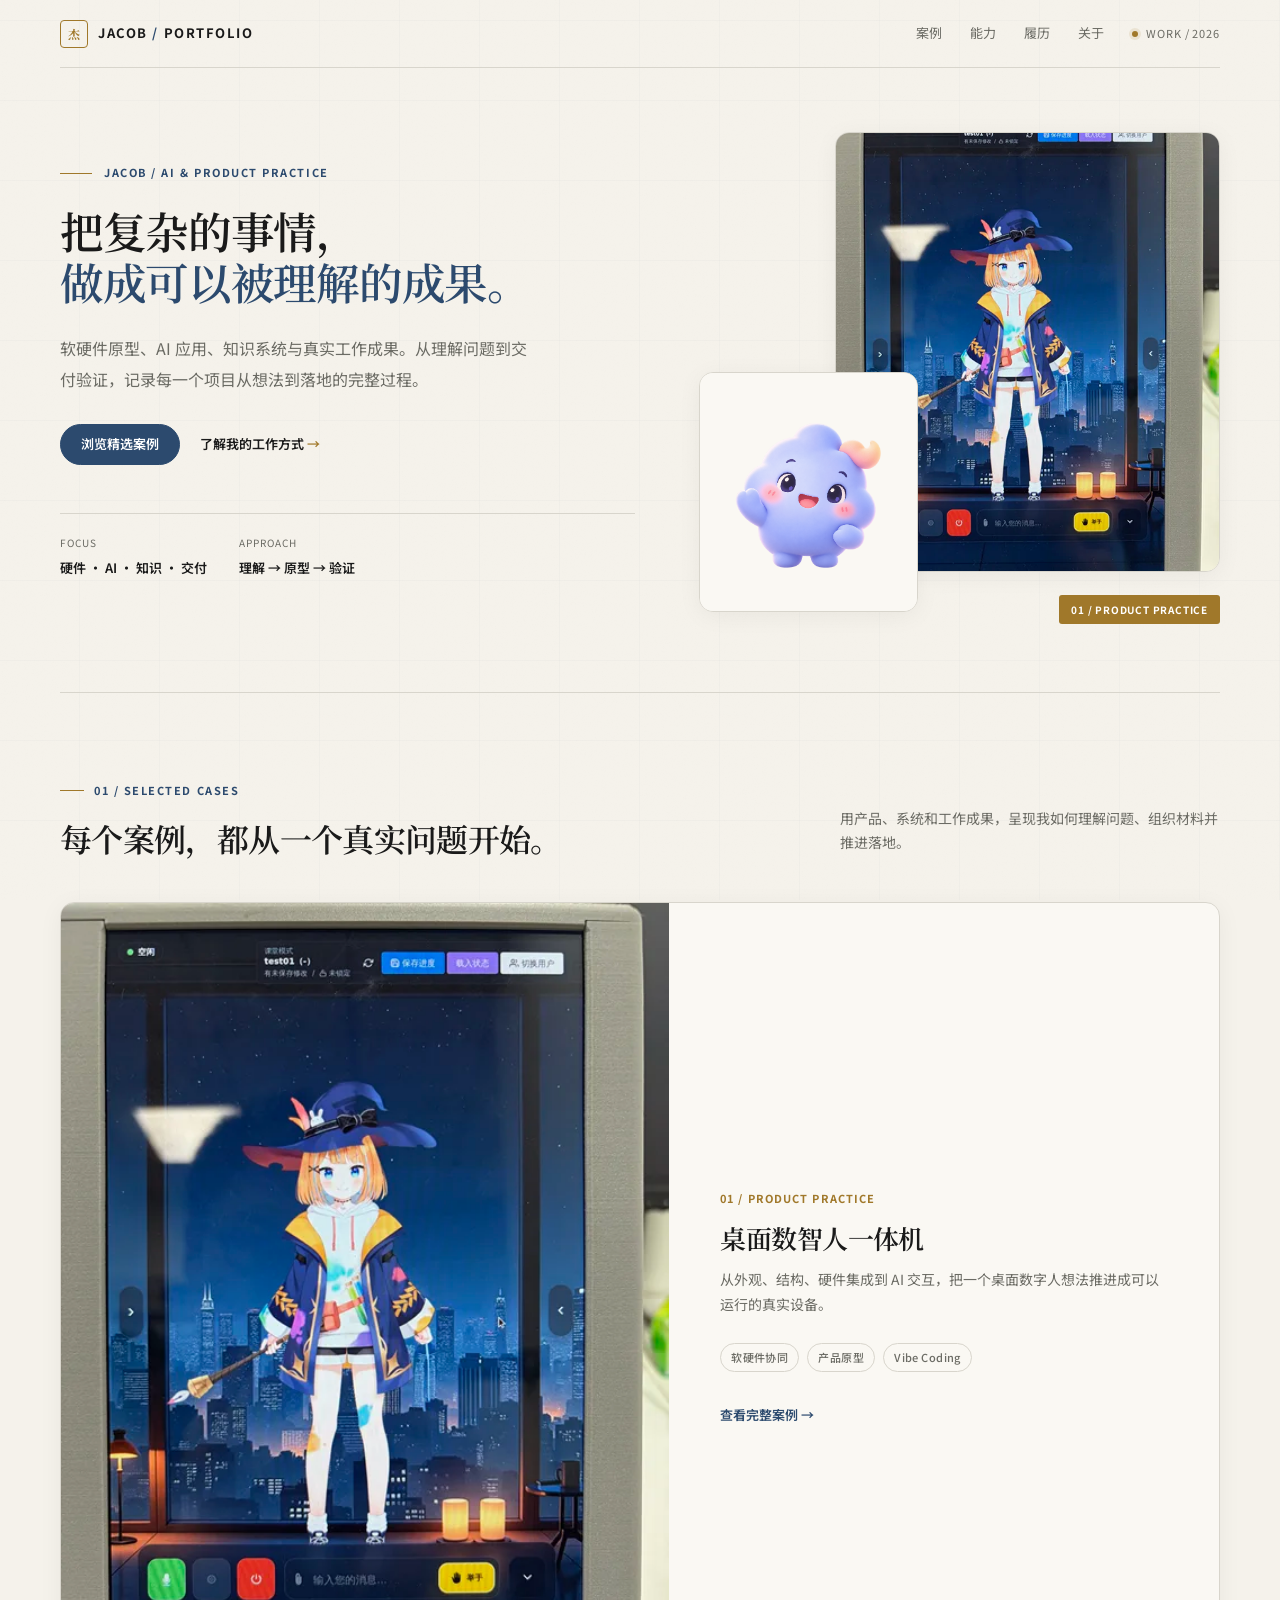
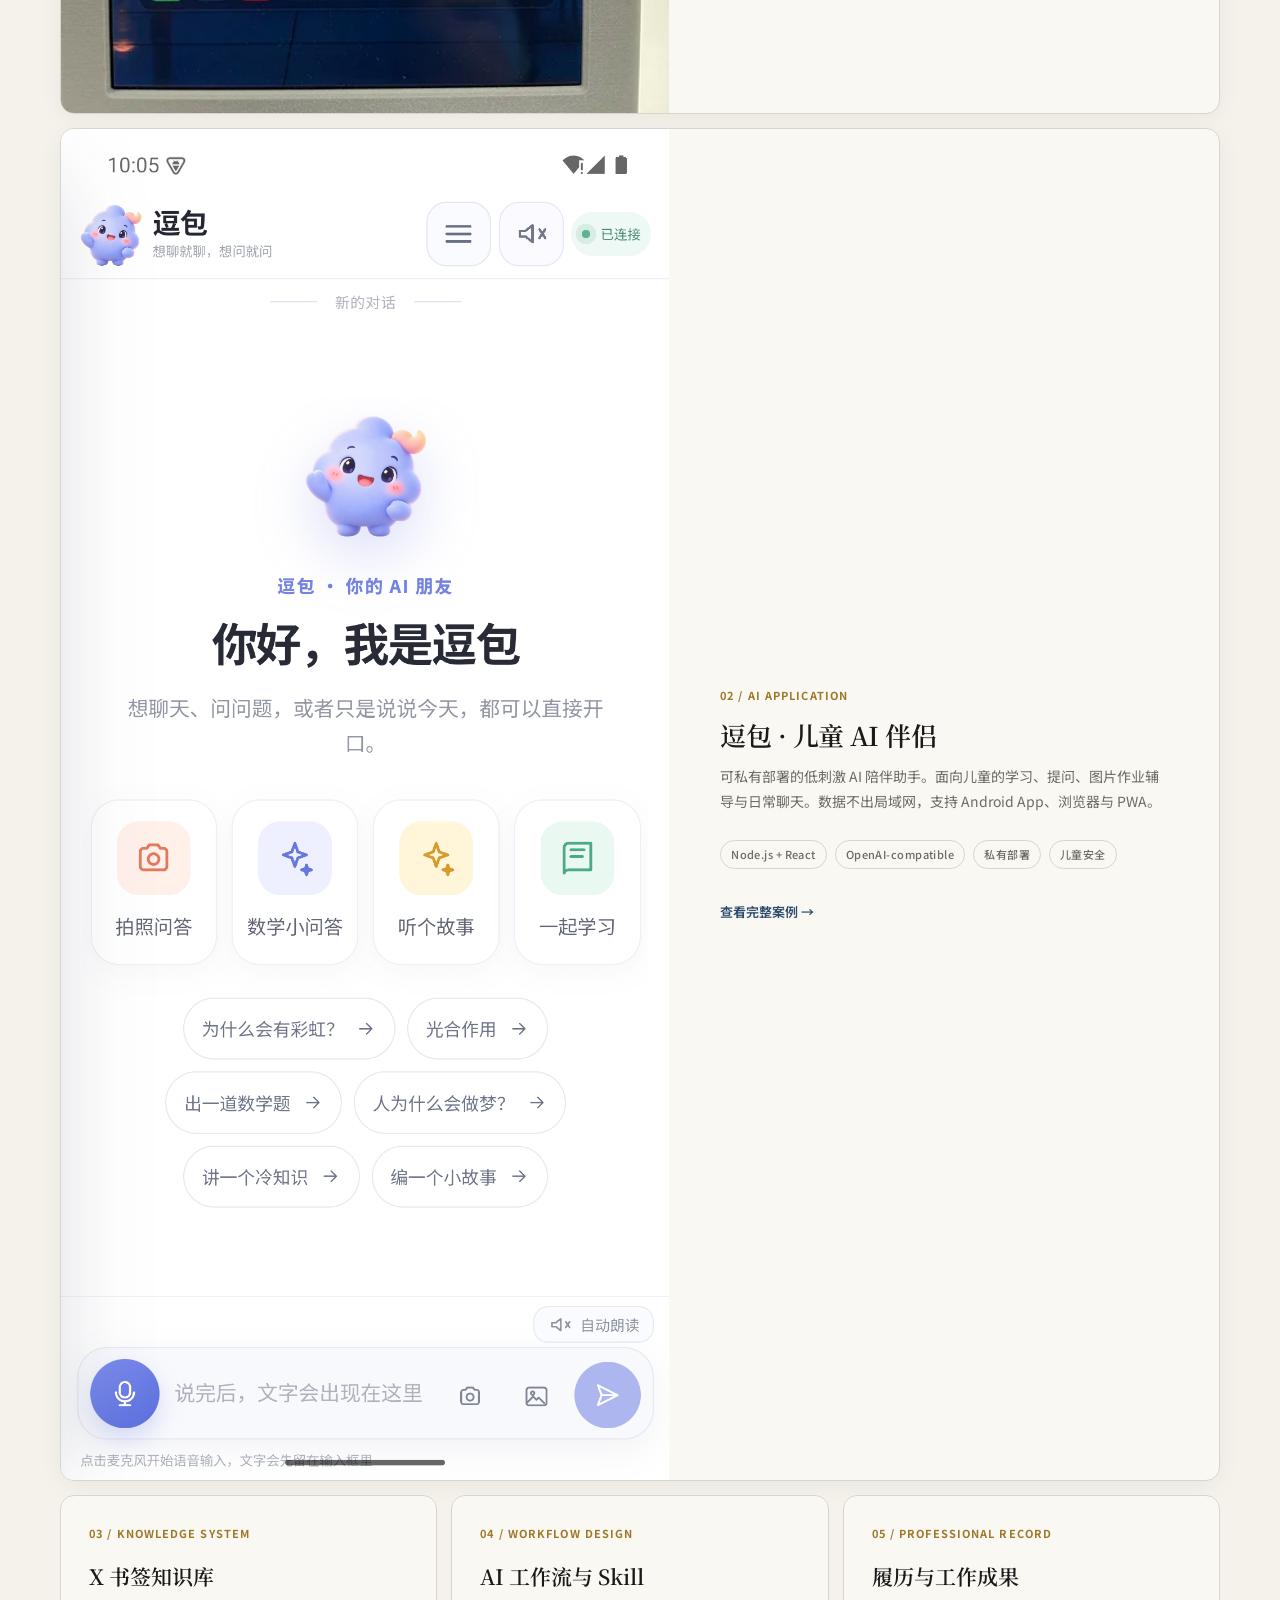
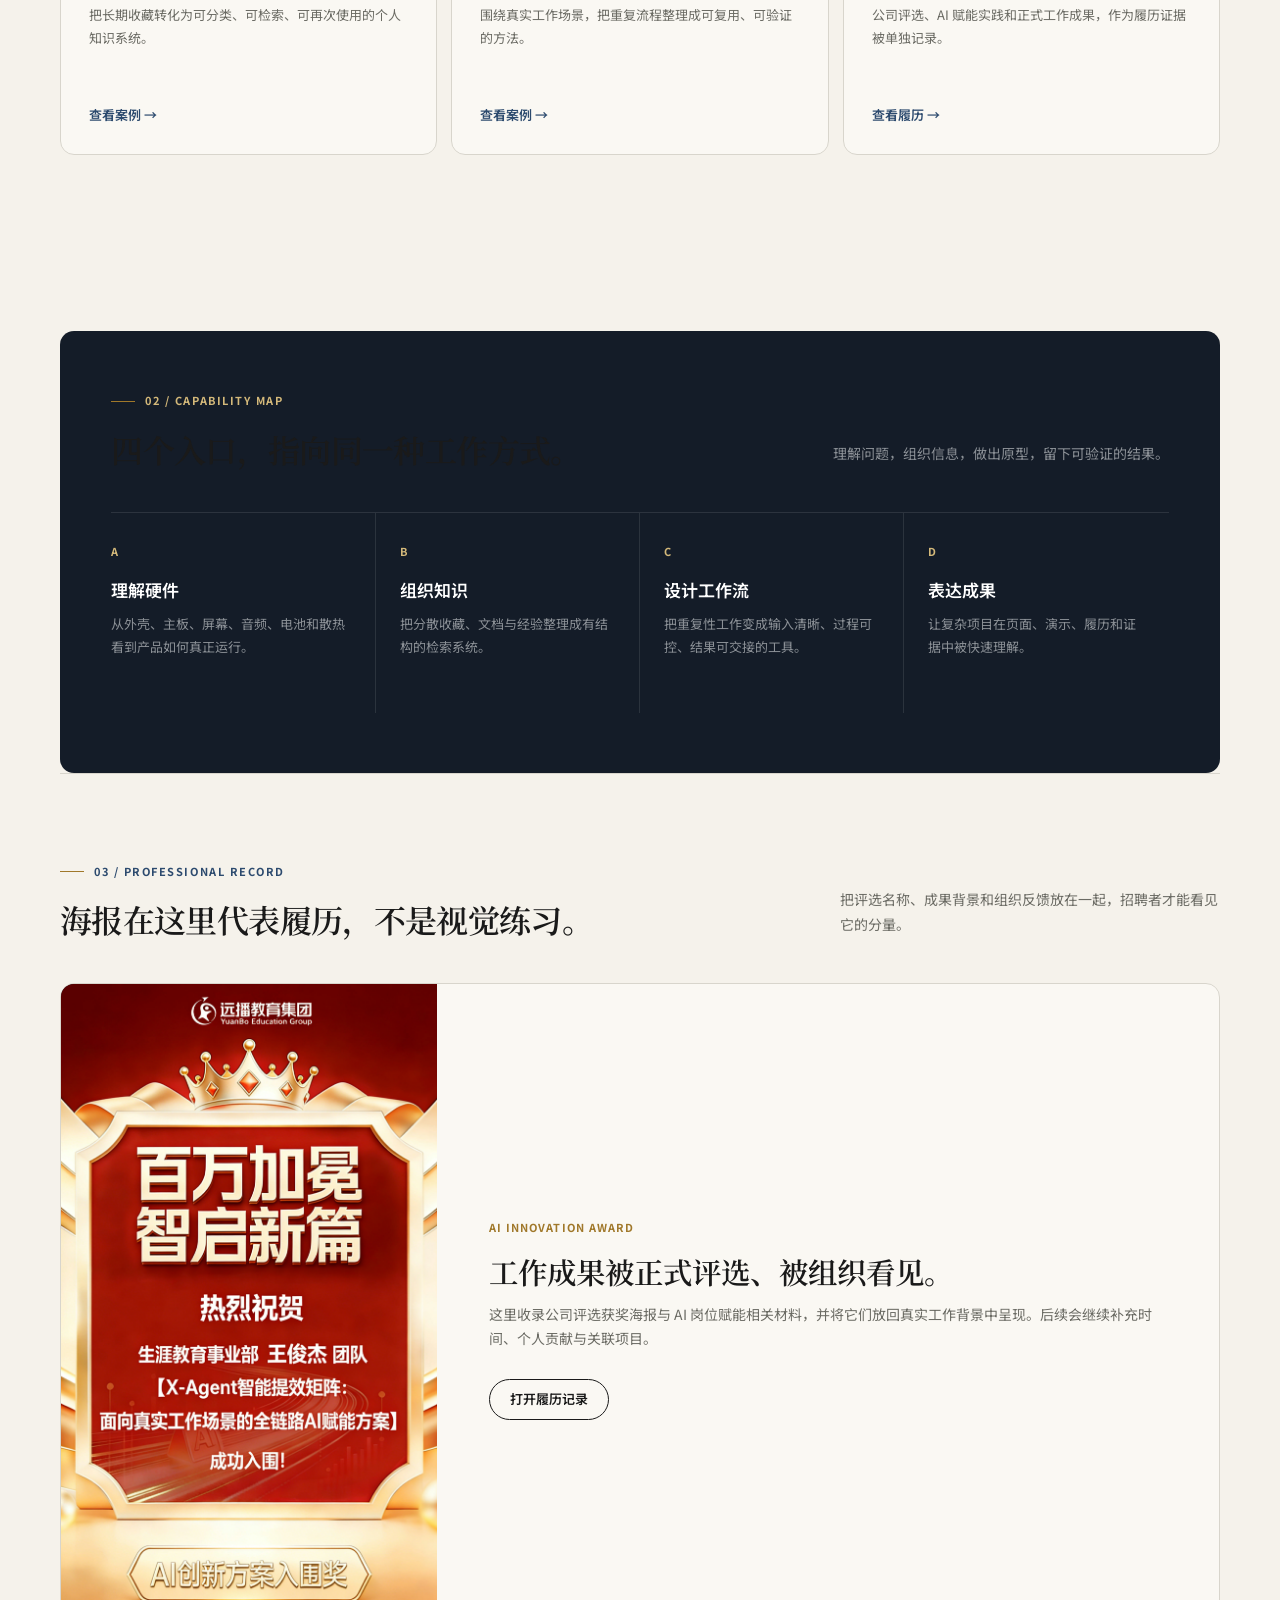
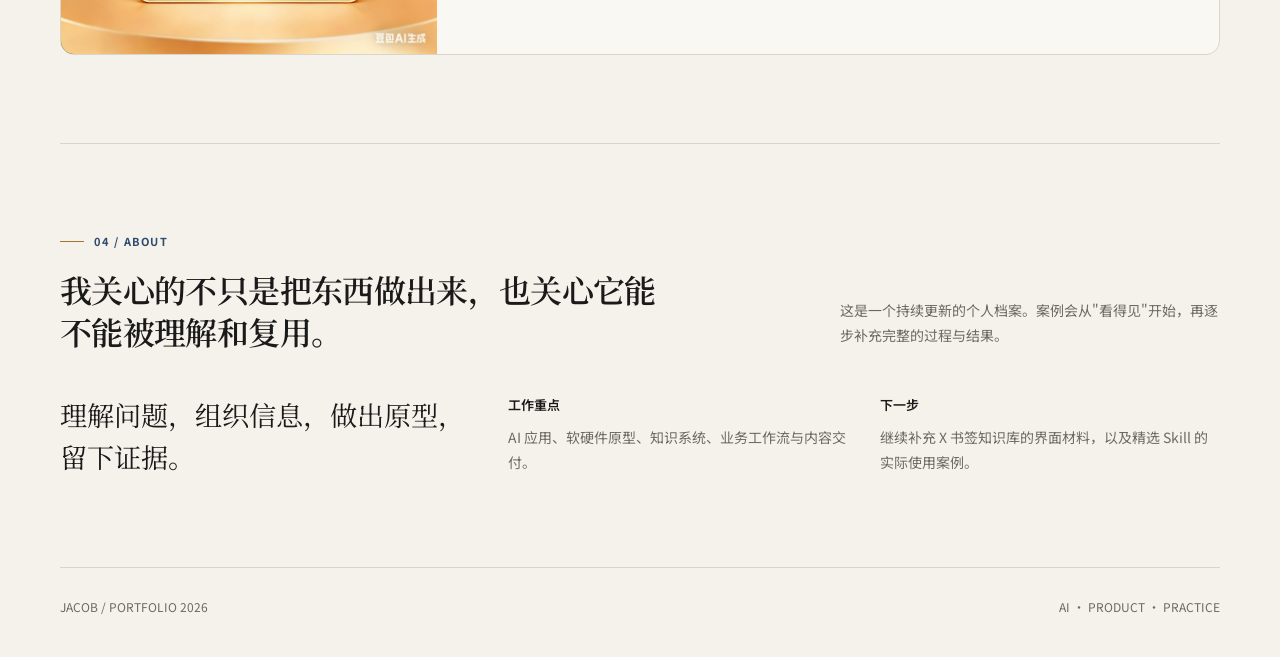
==== index.html @ b79c2391 "fix: hero区mascot图保持正方形比例，避免拉伸变形" ====
<!doctype html>
<html lang="zh-CN">
  <head>
    <meta charset="utf-8">
    <meta name="viewport" content="width=device-width, initial-scale=1">
    <meta name="description" content="JACOB 的个人作品集：AI 应用、软硬件原型、知识系统与工作成果。">
    <title>JACOB / Portfolio</title>
    <link rel="preconnect" href="https://fonts.googleapis.com">
    <link rel="preconnect" href="https://fonts.gstatic.com" crossorigin>
    <link href="https://fonts.googleapis.com/css2?family=Noto+Serif+SC:wght@400;500;600;700&family=Noto+Sans+SC:wght@300;400;500;600;700&family=Space+Grotesk:wght@400;500;600;700&display=swap" rel="stylesheet">
    <link rel="stylesheet" href="styles.css?v=5">
  </head>
  <body>
    <div class="site-shell">
      <header class="site-header">
        <a class="brand" href="#top">
          <span class="brand-seal">杰</span>
          <span class="brand-text">JACOB<span> / </span>PORTFOLIO</span>
        </a>
        <nav class="nav" aria-label="主导航">
          <a href="#work">案例</a>
          <a href="#capabilities">能力</a>
          <a href="#recognition">履历</a>
          <a href="#about">关于</a>
        </nav>
        <div class="header-meta"><span class="status-dot"></span>WORK / 2026</div>
      </header>

      <main>
        <!-- ======================== HERO ======================== -->
        <section class="hero" id="top">
          <div class="hero-copy">
            <p class="eyebrow">JACOB / AI &amp; PRODUCT PRACTICE</p>
            <h1>把复杂的事情，<br><span class="accent">做成可以被理解的成果。</span></h1>
            <p class="hero-lead">软硬件原型、AI 应用、知识系统与真实工作成果。从理解问题到交付验证，记录每一个项目从想法到落地的完整过程。</p>
            <div class="hero-actions">
              <a class="button primary" href="#work">浏览精选案例</a>
              <a class="inline-link" href="#about">了解我的工作方式</a>
            </div>
            <div class="hero-signature">
              <div><span>Focus</span><strong>硬件 · AI · 知识 · 交付</strong></div>
              <div><span>Approach</span><strong>理解 → 原型 → 验证</strong></div>
            </div>
          </div>

          <div class="hero-visual" aria-label="桌面数智人一体机真实照片">
            <div class="hero-image-main">
              <img src="assets/desktop-digital-human/runtime-avatar.png" alt="桌面数智人一体机运行界面" width="900" height="1200">
            </div>
            <div class="hero-image-secondary">
              <img src="assets/child-ai-companion/mascot.png" alt="逗包 AI 朋友吉祥物" width="900" height="900" style="object-fit: contain; background: #faf8f3; padding: 16px;">
            </div>
            <div class="hero-photo-tag">01 / PRODUCT PRACTICE</div>
          </div>
        </section>

        <!-- ======================== 精选案例 ======================== -->
        <section class="section" id="work">
          <div class="section-heading">
            <div>
              <p class="label">01 / SELECTED CASES</p>
              <h2>每个案例，都从一个真实问题开始。</h2>
            </div>
            <p>用产品、系统和工作成果，呈现我如何理解问题、组织材料并推进落地。</p>
          </div>

          <!-- 主推案例：桌面数智人 -->
          <a class="feature-case" href="cases/desktop-digital-human.html">
            <div class="feature-case-media">
              <img src="assets/desktop-digital-human/runtime-avatar.png" alt="桌面数智人一体机亮屏运行状态" loading="lazy" width="1200" height="1600">
            </div>
            <div class="feature-case-copy">
              <span class="case-number">01 / PRODUCT PRACTICE</span>
              <h3>桌面数智人一体机</h3>
              <p>从外观、结构、硬件集成到 AI 交互，把一个桌面数字人想法推进成可以运行的真实设备。</p>
              <ul class="tag-list">
                <li>软硬件协同</li>
                <li>产品原型</li>
                <li>Vibe Coding</li>
              </ul>
              <span class="arrow-link">查看完整案例</span>
            </div>
          </a>

          <!-- 次推案例：儿童 AI 伴侣 -->
          <a class="feature-case" href="cases/child-ai-companion.html" style="margin-top: 14px;">
            <div class="feature-case-media" style="background: #1a1a2e;">
              <img src="assets/child-ai-companion/android-home-new-conversation.png" alt="逗包 AI 朋友 App 主界面" loading="lazy" width="1200" height="1600">
            </div>
            <div class="feature-case-copy">
              <span class="case-number">02 / AI APPLICATION</span>
              <h3>逗包 · 儿童 AI 伴侣</h3>
              <p>可私有部署的低刺激 AI 陪伴助手。面向儿童的学习、提问、图片作业辅导与日常聊天。数据不出局域网，支持 Android App、浏览器与 PWA。</p>
              <ul class="tag-list">
                <li>Node.js + React</li>
                <li>OpenAI-compatible</li>
                <li>私有部署</li>
                <li>儿童安全</li>
              </ul>
              <span class="arrow-link">查看完整案例</span>
            </div>
          </a>

          <!-- 三列次级案例 -->
          <div class="text-case-grid">
            <a class="text-case" href="cases/x-bookmarks.html">
              <span class="case-number">03 / KNOWLEDGE SYSTEM</span>
              <h3>X 书签知识库</h3>
              <p>把长期收藏转化为可分类、可检索、可再次使用的个人知识系统。</p>
              <span class="arrow-link">查看案例</span>
            </a>
            <a class="text-case" href="cases/ai-workflows.html">
              <span class="case-number">04 / WORKFLOW DESIGN</span>
              <h3>AI 工作流与 Skill</h3>
              <p>围绕真实工作场景，把重复流程整理成可复用、可验证的方法。</p>
              <span class="arrow-link">查看案例</span>
            </a>
            <a class="text-case" href="cases/recognition.html">
              <span class="case-number">05 / PROFESSIONAL RECORD</span>
              <h3>履历与工作成果</h3>
              <p>公司评选、AI 赋能实践和正式工作成果，作为履历证据被单独记录。</p>
              <span class="arrow-link">查看履历</span>
            </a>
          </div>
        </section>

        <!-- ======================== 能力矩阵 ======================== -->
        <section class="section capability-section" id="capabilities">
          <div class="section-heading">
            <div>
              <p class="label">02 / CAPABILITY MAP</p>
              <h2>四个入口，指向同一种工作方式。</h2>
            </div>
            <p>理解问题，组织信息，做出原型，留下可验证的结果。</p>
          </div>
          <div class="capability-grid">
            <div class="capability"><span class="case-number">A</span><strong>理解硬件</strong><p>从外壳、主板、屏幕、音频、电池和散热看到产品如何真正运行。</p></div>
            <div class="capability"><span class="case-number">B</span><strong>组织知识</strong><p>把分散收藏、文档与经验整理成有结构的检索系统。</p></div>
            <div class="capability"><span class="case-number">C</span><strong>设计工作流</strong><p>把重复性工作变成输入清晰、过程可控、结果可交接的工具。</p></div>
            <div class="capability"><span class="case-number">D</span><strong>表达成果</strong><p>让复杂项目在页面、演示、履历和证据中被快速理解。</p></div>
          </div>
        </section>

        <!-- ======================== 履历预览 ======================== -->
        <section class="section" id="recognition">
          <div class="section-heading">
            <div>
              <p class="label">03 / PROFESSIONAL RECORD</p>
              <h2>海报在这里代表履历，不是视觉练习。</h2>
            </div>
            <p>把评选名称、成果背景和组织反馈放在一起，招聘者才能看见它的分量。</p>
          </div>
          <div class="record-preview">
            <div class="record-image">
              <img src="assets/recognition/ai-innovation-award.jpg" alt="百万加冕 AI 评选获奖海报" width="900" height="1200">
            </div>
            <div class="record-copy">
              <span class="case-number">AI INNOVATION AWARD</span>
              <h3>工作成果被正式评选、被组织看见。</h3>
              <p>这里收录公司评选获奖海报与 AI 岗位赋能相关材料，并将它们放回真实工作背景中呈现。后续会继续补充时间、个人贡献与关联项目。</p>
              <a class="button" href="cases/recognition.html">打开履历记录</a>
            </div>
          </div>
        </section>

        <!-- ======================== 关于 ======================== -->
        <section class="section" id="about">
          <div class="section-heading">
            <div>
              <p class="label">04 / ABOUT</p>
              <h2>我关心的不只是把东西做出来，也关心它能不能被理解和复用。</h2>
            </div>
            <p>这是一个持续更新的个人档案。案例会从"看得见"开始，再逐步补充完整的过程与结果。</p>
          </div>
          <div class="about-grid">
            <p class="about-lead">理解问题，组织信息，做出原型，留下证据。</p>
            <p class="about-note"><strong>工作重点</strong>AI 应用、软硬件原型、知识系统、业务工作流与内容交付。</p>
            <p class="about-note"><strong>下一步</strong>继续补充 X 书签知识库的界面材料，以及精选 Skill 的实际使用案例。</p>
          </div>
        </section>
      </main>

      <footer class="footer">
        <span>JACOB / PORTFOLIO <span data-year></span></span>
        <span>AI · PRODUCT · PRACTICE</span>
      </footer>
    </div>
    <script src="script.js"></script>
  </body>
</html>
---- styles.css ----
/* ============================================================
   JACOB PORTFOLIO — 宋式减法美学 × 克制科技感
   配色：素笺白底 / 玄墨正文 / 靛青主色 / 赤金点睛
   ============================================================ */

:root {
  --paper: #f5f2eb;
  --paper-2: #edeae2;
  --surface: #faf8f3;
  --ink: #1a1a1a;
  --ink-2: #2d2d2d;
  --muted: #6b6b64;
  --line: #d8d5cc;
  --line-soft: #e5e2d9;
  --indigo: #2c4a6e;
  --indigo-deep: #1e3552;
  --indigo-soft: #d4dce8;
  --gold: #a0782a;
  --gold-soft: #d4b97a;
  --gold-glow: rgba(160, 120, 42, 0.12);
  --dark: #141c28;
  --dark-2: #1c2534;
  --radius: 14px;
  --radius-sm: 8px;
  --shadow: 0 4px 24px rgba(26, 26, 26, 0.05);
  --shadow-hover: 0 8px 32px rgba(26, 26, 26, 0.08);
  --serif: "Noto Serif SC", "Source Han Serif SC", "Songti SC", "STSong", serif;
  --sans: "Noto Sans SC", "Source Han Sans SC", "PingFang SC", "Microsoft YaHei", sans-serif;
  --mono: "Space Grotesk", "Inter", "SF Mono", "Cascadia Code", monospace;
}

* { box-sizing: border-box; }
html { scroll-behavior: smooth; }
body {
  margin: 0;
  background: var(--paper);
  color: var(--ink);
  font-family: var(--sans);
  font-size: 15px;
  line-height: 1.75;
  -webkit-font-smoothing: antialiased;
  -moz-osx-font-smoothing: grayscale;
}

/* ---- 极细电路纹理背景（科技感，CSS 生成，近乎不可见但摸得到） ---- */
body::before {
  content: "";
  position: fixed;
  inset: 0;
  z-index: 0;
  pointer-events: none;
  background-image:
    repeating-linear-gradient(0deg, transparent, transparent 79px, rgba(44, 74, 110, 0.022) 79px, rgba(44, 74, 110, 0.022) 80px),
    repeating-linear-gradient(90deg, transparent, transparent 79px, rgba(44, 74, 110, 0.022) 79px, rgba(44, 74, 110, 0.022) 80px);
}

/* ---- 宣纸颗粒质感 ---- */
body::after {
  content: "";
  position: fixed;
  inset: 0;
  z-index: 0;
  pointer-events: none;
  opacity: 0.5;
  background-image: url("data:image/svg+xml,%3Csvg xmlns='http://www.w3.org/2000/svg' width='200' height='200'%3E%3Cfilter id='n'%3E%3CfeTurbulence type='fractalNoise' baseFrequency='0.9' numOctaves='2' stitchTiles='stitch'/%3E%3C/filter%3E%3Crect width='200' height='200' filter='url(%23n)' opacity='0.03'/%3E%3C/svg%3E");
}

img { display: block; max-width: 100%; }
a { color: inherit; text-decoration: none; }
button, a { -webkit-tap-highlight-color: transparent; }

.site-shell {
  position: relative;
  z-index: 1;
  width: min(1160px, calc(100% - 48px));
  margin: 0 auto;
}

/* ============ Header ============ */
.site-header {
  display: flex;
  align-items: center;
  min-height: 68px;
  gap: 28px;
  border-bottom: 1px solid var(--line);
}

.brand {
  display: flex;
  align-items: center;
  gap: 10px;
  font-size: 13px;
  font-weight: 700;
  letter-spacing: 0.12em;
  white-space: nowrap;
  color: var(--ink);
}

.brand-seal {
  display: inline-flex;
  align-items: center;
  justify-content: center;
  width: 28px;
  height: 28px;
  border: 1.5px solid var(--gold);
  border-radius: 4px;
  color: var(--gold);
  font-family: var(--serif);
  font-size: 12px;
  font-weight: 700;
  line-height: 1;
  letter-spacing: 0;
}

.brand-text span { color: var(--indigo); }

.nav {
  display: flex;
  align-items: center;
  gap: 28px;
  margin-left: auto;
}

.nav a {
  color: var(--muted);
  font-size: 13px;
  transition: color 200ms ease;
}
.nav a:hover { color: var(--indigo); }

.header-meta {
  display: flex;
  align-items: center;
  gap: 8px;
  color: var(--muted);
  font-size: 11px;
  letter-spacing: 0.08em;
  white-space: nowrap;
}

.status-dot {
  width: 6px;
  height: 6px;
  border-radius: 50%;
  background: var(--gold);
  box-shadow: 0 0 0 3px var(--gold-glow);
}

/* ============ Hero ============ */
.hero {
  display: grid;
  grid-template-columns: minmax(0, 1.05fr) minmax(0, 0.95fr);
  align-items: center;
  gap: clamp(40px, 5vw, 64px);
  min-height: 620px;
  padding: 64px 0 80px;
}

.eyebrow {
  display: flex;
  align-items: center;
  gap: 12px;
  margin: 0 0 22px;
  color: var(--indigo);
  font-size: 11px;
  font-weight: 700;
  letter-spacing: 0.14em;
  text-transform: uppercase;
}
.eyebrow::before {
  content: "";
  display: block;
  width: 32px;
  height: 1px;
  background: var(--gold);
}

.hero h1 {
  max-width: 620px;
  margin: 0;
  font-family: var(--serif);
  font-size: clamp(2.3rem, 3.4vw, 3.1rem);
  font-weight: 600;
  letter-spacing: -0.03em;
  line-height: 1.18;
  color: var(--ink);
}

.hero h1 .accent {
  color: var(--indigo);
}

.hero-lead {
  max-width: 480px;
  margin: 26px 0 30px;
  color: var(--muted);
  font-size: 16px;
  line-height: 1.9;
}

.hero-actions {
  display: flex;
  align-items: center;
  gap: 20px;
}

.button {
  display: inline-flex;
  align-items: center;
  justify-content: center;
  min-height: 40px;
  padding: 8px 20px;
  border: 1px solid var(--ink);
  border-radius: 999px;
  background: transparent;
  font-size: 13px;
  font-weight: 600;
  color: var(--ink);
  cursor: pointer;
  transition: all 220ms ease;
}
.button:hover { transform: translateY(-2px); }

.button.primary {
  border-color: var(--indigo);
  background: var(--indigo);
  color: #fff;
}
.button.primary:hover {
  background: var(--indigo-deep);
  box-shadow: 0 4px 16px rgba(44, 74, 110, 0.25);
}

.inline-link {
  color: var(--ink);
  font-size: 13px;
  font-weight: 600;
  transition: color 200ms ease;
}
.inline-link:hover { color: var(--indigo); }
.inline-link::after { content: " →"; color: var(--gold); }

.hero-signature {
  display: flex;
  flex-wrap: wrap;
  gap: 16px 32px;
  margin-top: 48px;
  padding-top: 20px;
  border-top: 1px solid var(--line);
}
.hero-signature span {
  display: block;
  margin-bottom: 3px;
  color: var(--muted);
  font-size: 10px;
  letter-spacing: 0.1em;
  text-transform: uppercase;
}
.hero-signature strong {
  font-size: 13px;
  font-weight: 600;
}

/* ---- Hero 视觉区 ---- */
.hero-visual {
  position: relative;
  min-height: 480px;
}

.hero-image-main,
.hero-image-secondary {
  position: absolute;
  overflow: hidden;
  border: 1px solid var(--line);
  border-radius: var(--radius);
  background: var(--surface);
  box-shadow: var(--shadow);
}

.hero-image-main {
  top: 0;
  right: 0;
  width: 74%;
  height: 440px;
}
.hero-image-main img {
  width: 100%; height: 100%;
  object-fit: cover; object-position: center;
}

.hero-image-secondary {
  bottom: 0;
  left: 0;
  width: 42%;
  height: 240px;
  border: 1px solid var(--line);
}
.hero-image-secondary img {
  width: 100%; height: 100%;
  object-fit: cover; object-position: center;
}

.hero-photo-tag {
  position: absolute;
  right: 0;
  bottom: -12px;
  padding: 6px 12px;
  background: var(--gold);
  color: #fff;
  font-size: 10px;
  font-weight: 700;
  letter-spacing: 0.08em;
  border-radius: 3px;
}

/* ============ Section 通用 ============ */
.section {
  padding: 88px 0;
  border-top: 1px solid var(--line);
}

.label {
  display: flex;
  align-items: center;
  gap: 10px;
  margin: 0 0 18px;
  color: var(--indigo);
  font-size: 11px;
  font-weight: 700;
  letter-spacing: 0.14em;
  text-transform: uppercase;
}
.label::before {
  content: "";
  display: block;
  width: 24px;
  height: 1px;
  background: var(--gold);
}

.section-heading {
  display: grid;
  grid-template-columns: minmax(0, 1.1fr) minmax(240px, 0.9fr);
  align-items: end;
  gap: 48px;
  margin-bottom: 42px;
}

.section-heading h2 {
  max-width: 700px;
  margin: 0;
  font-family: var(--serif);
  font-size: clamp(1.6rem, 2.5vw, 2.1rem);
  font-weight: 600;
  letter-spacing: -0.02em;
  line-height: 1.3;
  color: var(--ink);
}

.section-heading > p {
  max-width: 380px;
  margin: 0 0 5px auto;
  color: var(--muted);
  font-size: 14px;
}

/* ============ 精选案例 ============ */
.feature-case {
  display: grid;
  grid-template-columns: minmax(0, 1.05fr) minmax(320px, 0.95fr);
  overflow: hidden;
  border: 1px solid var(--line);
  border-radius: var(--radius);
  background: var(--surface);
  box-shadow: var(--shadow);
  transition: box-shadow 300ms ease;
}
.feature-case:hover { box-shadow: var(--shadow-hover); }

.feature-case-media {
  min-height: 440px;
  overflow: hidden;
  background: var(--dark);
}
.feature-case-media img {
  width: 100%; height: 100%;
  object-fit: cover;
  transition: transform 400ms ease;
}
.feature-case:hover .feature-case-media img { transform: scale(1.02); }

.feature-case-copy {
  display: flex;
  flex-direction: column;
  align-items: flex-start;
  justify-content: center;
  padding: clamp(28px, 4vw, 52px);
}

.case-number {
  color: var(--gold);
  font-size: 11px;
  font-weight: 700;
  letter-spacing: 0.1em;
  text-transform: uppercase;
}

.feature-case-copy h3 {
  margin: 14px 0 12px;
  font-family: var(--serif);
  font-size: 26px;
  font-weight: 600;
  letter-spacing: -0.02em;
  line-height: 1.25;
  color: var(--ink);
}

.feature-case-copy p {
  margin: 0;
  color: var(--muted);
  font-size: 14px;
  line-height: 1.8;
}

.tag-list {
  display: flex;
  flex-wrap: wrap;
  gap: 8px;
  padding: 0;
  margin: 26px 0 0;
  list-style: none;
}
.tag-list li {
  padding: 4px 10px;
  border: 1px solid var(--line);
  border-radius: 999px;
  color: var(--muted);
  font-size: 11px;
  font-weight: 500;
  letter-spacing: 0.04em;
}

.arrow-link {
  margin-top: 32px;
  color: var(--indigo);
  font-size: 13px;
  font-weight: 600;
  transition: color 200ms ease;
}
.arrow-link:hover { color: var(--indigo-deep); }
.arrow-link::after { content: " →"; }

/* ---- 次级案例卡片 ---- */
.text-case-grid {
  display: grid;
  grid-template-columns: repeat(3, minmax(0, 1fr));
  gap: 14px;
  margin-top: 14px;
}

.text-case {
  position: relative;
  display: flex;
  min-height: 260px;
  flex-direction: column;
  align-items: flex-start;
  padding: 28px;
  overflow: hidden;
  border: 1px solid var(--line);
  border-radius: var(--radius);
  background: var(--surface);
  transition: all 250ms ease;
}

/* 科技感微光描边 */
.text-case::before {
  content: "";
  position: absolute;
  top: 0; left: 0;
  width: 100%; height: 2px;
  background: linear-gradient(90deg, var(--gold), transparent);
  opacity: 0;
  transition: opacity 250ms ease;
}

.text-case:hover {
  transform: translateY(-3px);
  box-shadow: var(--shadow-hover);
}
.text-case:hover::before { opacity: 1; }

.text-case h3 {
  margin: 14px 0 10px;
  font-family: var(--serif);
  font-size: 21px;
  font-weight: 600;
  color: var(--ink);
}
.text-case p {
  margin: 0;
  color: var(--muted);
  font-size: 13px;
  line-height: 1.75;
}
.text-case .arrow-link { margin-top: auto; padding-top: 24px; }

/* ============ 能力矩阵 ============ */
.capability-section {
  margin-top: 88px;
  border-top: 0;
  border-radius: var(--radius);
  background: var(--dark);
  color: #f0ede6;
  padding: 60px clamp(28px, 4vw, 52px);
}

.capability-section .label { color: var(--gold-soft); }
.capability-section .section-heading > p,
.capability-section .capability p { color: #8b9096; }

.capability-grid {
  display: grid;
  grid-template-columns: repeat(4, minmax(0, 1fr));
  gap: 0;
  border-top: 1px solid rgba(255,255,255,0.1);
}

.capability {
  min-height: 200px;
  padding: 24px 24px 12px 0;
  border-right: 1px solid rgba(255,255,255,0.1);
}
.capability + .capability { padding-left: 24px; }
.capability:last-child { border-right: 0; }

.capability .case-number { color: var(--gold-soft); }
.capability strong {
  display: block;
  margin: 12px 0 8px;
  color: #fff;
  font-size: 17px;
  font-weight: 600;
}
.capability p {
  margin: 0;
  font-size: 13px;
  line-height: 1.75;
}

/* ============ 履历预览 ============ */
.record-preview {
  display: grid;
  grid-template-columns: minmax(220px, 0.65fr) minmax(0, 1.35fr);
  overflow: hidden;
  border: 1px solid var(--line);
  border-radius: var(--radius);
  background: var(--surface);
}

.record-image {
  min-height: 340px;
  background: var(--dark-2);
}
.record-image img {
  width: 100%; height: 100%;
  object-fit: cover; object-position: top center;
}

.record-copy {
  display: flex;
  flex-direction: column;
  align-items: flex-start;
  justify-content: center;
  padding: clamp(28px, 4vw, 52px);
}
.record-copy h3 {
  max-width: 600px;
  margin: 14px 0 12px;
  font-family: var(--serif);
  font-size: clamp(1.5rem, 2.3vw, 1.9rem);
  font-weight: 600;
  line-height: 1.3;
}
.record-copy p {
  margin: 0;
  color: var(--muted);
  font-size: 14px;
}
.record-copy .button { margin-top: 28px; }

/* ============ 关于 ============ */
.about-grid {
  display: grid;
  grid-template-columns: 1.1fr 0.9fr 0.9fr;
  gap: 32px;
}

.about-lead {
  max-width: 520px;
  margin: 0;
  font-family: var(--serif);
  font-size: clamp(1.4rem, 2.2vw, 1.7rem);
  line-height: 1.55;
  color: var(--ink);
}

.about-note { margin: 0; color: var(--muted); font-size: 14px; }
.about-note strong {
  display: block;
  margin-bottom: 8px;
  color: var(--ink);
  font-size: 13px;
  font-weight: 600;
}

/* ============ Footer ============ */
.footer {
  display: flex;
  justify-content: space-between;
  gap: 20px;
  padding: 28px 0 40px;
  border-top: 1px solid var(--line);
  color: var(--muted);
  font-size: 12px;
}

/* ============ 案例页通用 ============ */
.case-hero {
  display: grid;
  grid-template-columns: minmax(0, 1.05fr) minmax(280px, 0.95fr);
  align-items: end;
  gap: 56px;
  padding: 64px 0 56px;
}

.breadcrumb {
  display: flex;
  gap: 10px;
  margin: 0 0 22px;
  color: var(--muted);
  font-size: 11px;
  letter-spacing: 0.08em;
  text-transform: uppercase;
}
.breadcrumb a:hover { color: var(--indigo); }

.case-hero h1 {
  max-width: 680px;
  margin: 0;
  font-family: var(--serif);
  font-size: clamp(2.2rem, 3.6vw, 3rem);
  font-weight: 600;
  letter-spacing: -0.03em;
  line-height: 1.15;
  color: var(--ink);
}
.case-hero h1 em {
  color: var(--indigo);
  font-style: normal;
}

.case-intro {
  max-width: 380px;
  margin: 0 0 4px auto;
  color: var(--muted);
  font-size: 16px;
  line-height: 1.85;
}

.case-aside {
  display: grid;
  grid-template-columns: 1fr 1fr;
  gap: 16px 26px;
  max-width: 380px;
  margin: 26px 0 0 auto;
  padding-top: 18px;
  border-top: 1px solid var(--line);
}
.case-aside dt {
  margin-bottom: 3px;
  color: var(--muted);
  font-size: 10px;
  letter-spacing: 0.08em;
  text-transform: uppercase;
}
.case-aside dd {
  margin: 0;
  font-size: 13px;
  font-weight: 600;
}

.case-meta {
  display: flex;
  flex-wrap: wrap;
  gap: 8px;
  padding: 0;
  margin: 22px 0 0;
  list-style: none;
}
.case-meta .chip {
  padding: 4px 10px;
  border: 1px solid var(--line);
  border-radius: 999px;
  color: var(--muted);
  font-size: 10px;
  font-weight: 600;
  letter-spacing: 0.06em;
}

/* ---- 案例页画廊 ---- */
.case-gallery {
  display: grid;
  grid-template-columns: minmax(0, 1.35fr) minmax(0, 0.65fr);
  gap: 14px;
  margin: 0 0 88px;
}

.gallery-main, .gallery-side, .gallery-small {
  margin: 0;
  overflow: hidden;
  border: 1px solid var(--line);
  border-radius: var(--radius);
  background: var(--surface);
}

.gallery-main { grid-row: span 2; min-height: 540px; }
.gallery-side, .gallery-small { min-height: 262px; }

.case-gallery figure img {
  width: 100%;
  height: calc(100% - 38px);
  min-height: 220px;
  object-fit: cover;
}
.gallery-main img { min-height: 500px; }

.gallery-caption {
  min-height: 38px;
  padding: 9px 14px;
  background: var(--surface);
  color: var(--muted);
  font-size: 11px;
  border-top: 1px solid var(--line-soft);
}

/* ---- 案例内容块 ---- */
.case-block { padding: 0 0 88px; }
.case-block > h2 {
  max-width: 720px;
  margin: 0 0 18px;
  font-family: var(--serif);
  font-size: clamp(1.5rem, 2.4vw, 1.9rem);
  font-weight: 600;
  letter-spacing: -0.02em;
  line-height: 1.3;
  color: var(--ink);
}
.case-block > p:not(.label) {
  max-width: 720px;
  margin: 0;
  color: var(--muted);
  font-size: 15px;
}

/* ---- 数据行 ---- */
.case-statline {
  display: grid;
  grid-template-columns: repeat(4, minmax(0, 1fr));
  gap: 0;
  margin: 38px 0 0;
  border-top: 1px solid var(--line);
  border-bottom: 1px solid var(--line);
}
.case-stat {
  min-height: 110px;
  padding: 18px 22px 18px 0;
  border-right: 1px solid var(--line);
}
.case-stat + .case-stat { padding-left: 22px; }
.case-stat:last-child { border-right: 0; }
.case-stat span {
  display: block;
  margin-bottom: 6px;
  color: var(--muted);
  font-size: 10px;
  letter-spacing: 0.08em;
  text-transform: uppercase;
}
.case-stat strong {
  display: block;
  font-size: 14px;
  line-height: 1.5;
  color: var(--ink);
}

/* ---- 三列卡片 ---- */
.case-columns {
  display: grid;
  grid-template-columns: repeat(3, minmax(0, 1fr));
  gap: 14px;
  margin-top: 36px;
}

.info-card {
  min-height: 200px;
  padding: 24px;
  border: 1px solid var(--line);
  border-radius: var(--radius-sm);
  background: var(--surface);
}
.info-card h3 {
  margin: 12px 0 8px;
  font-size: 18px;
  font-weight: 600;
  color: var(--ink);
}
.info-card p {
  margin: 0;
  color: var(--muted);
  font-size: 13px;
  line-height: 1.75;
}

/* ---- 系统架构图 ---- */
.system-map, .workflow-map {
  display: grid;
  grid-template-columns: repeat(3, minmax(0, 1fr));
  gap: 14px;
  margin-top: 36px;
  padding: 24px;
  border-radius: var(--radius);
  background: var(--dark);
  color: #fff;
}
.map-column {
  position: relative;
  min-height: 150px;
  padding: 18px;
  border: 1px solid rgba(255,255,255,0.12);
  border-radius: var(--radius-sm);
  background: rgba(255,255,255,0.04);
}
.map-column::after {
  content: "→";
  position: absolute;
  top: 50%;
  right: -22px;
  color: var(--gold-soft);
  font-size: 18px;
  transform: translateY(-50%);
}
.map-column:last-child::after { display: none; }
.map-column span {
  display: block;
  margin-bottom: 16px;
  color: var(--gold-soft);
  font-size: 10px;
  font-weight: 700;
  letter-spacing: 0.08em;
  text-transform: uppercase;
}
.map-column strong {
  display: block;
  margin-bottom: 6px;
  font-size: 16px;
}
.map-column p {
  margin: 0;
  color: #9aa0a6;
  font-size: 13px;
}

/* ---- 成果列表 ---- */
.result-list {
  display: grid;
  grid-template-columns: repeat(2, minmax(0, 1fr));
  gap: 0 40px;
  margin: 28px 0 0;
  padding: 0;
  list-style: none;
}
.result-list li {
  padding: 14px 0;
  border-top: 1px solid var(--line);
  font-size: 14px;
}
.result-list li::before {
  content: "→";
  display: inline-block;
  margin-right: 10px;
  color: var(--gold);
  font-weight: 700;
}

/* ---- 上一案例 / 下一案例 ---- */
.case-next {
  display: flex;
  justify-content: space-between;
  align-items: center;
  gap: 24px;
  padding: 24px 0 32px;
  border-top: 1px solid var(--line);
}
.case-next p {
  margin: 0;
  color: var(--muted);
  font-size: 13px;
}

/* ============ X 书签页 ============ */
.knowledge-system {
  display: grid;
  grid-template-columns: minmax(0, 1fr) auto minmax(0, 1.1fr) auto minmax(0, 1fr);
  align-items: center;
  gap: 16px;
  margin: 0 0 88px;
  padding: 32px;
  border: 1px solid var(--line);
  border-radius: var(--radius);
  background: var(--indigo-soft);
}
.knowledge-node {
  min-height: 120px;
  padding: 20px;
  border: 1px solid rgba(44, 74, 110, 0.2);
  border-radius: var(--radius-sm);
  background: rgba(250, 248, 243, 0.85);
}
.knowledge-node.center {
  border-color: var(--indigo);
  background: var(--indigo);
  color: #fff;
}
.knowledge-node span {
  display: block;
  margin-bottom: 14px;
  color: var(--indigo);
  font-size: 10px;
  font-weight: 700;
  letter-spacing: 0.08em;
  text-transform: uppercase;
}
.knowledge-node.center span { color: var(--gold-soft); }
.knowledge-node strong {
  display: block;
  margin-bottom: 5px;
  font-size: 17px;
}
.knowledge-node p {
  margin: 0;
  color: var(--muted);
  font-size: 13px;
}
.knowledge-node.center p { color: #c5d0e0; }
.knowledge-arrow {
  color: var(--indigo);
  font-size: 22px;
  text-align: center;
}
.knowledge-arrow.right { grid-column: 4; grid-row: 1; }
.knowledge-arrow.left { grid-column: 2; grid-row: 1; }

/* ============ 工作流页 ============ */
.workflow-map {
  grid-template-columns: repeat(4, minmax(0, 1fr));
  margin-bottom: 88px;
  background: var(--paper-2);
  color: var(--ink);
}
.workflow-map .map-column {
  border-color: rgba(26, 26, 26, 0.1);
  background: rgba(250, 248, 243, 0.8);
}
.workflow-map .map-column::after { color: var(--gold); }
.workflow-map .map-column span { color: var(--indigo); }
.workflow-map .map-column p { color: var(--muted); }

.workflow-cards {
  display: grid;
  grid-template-columns: repeat(3, minmax(0, 1fr));
  gap: 14px;
  margin-top: 36px;
}
.workflow-card {
  min-height: 230px;
  padding: 24px;
  border-radius: var(--radius);
  background: var(--dark);
  color: #fff;
}
.workflow-card:nth-child(2) { background: var(--indigo); }
.workflow-card:nth-child(3) { background: var(--gold); }
.workflow-card .case-number { color: var(--gold-soft); }
.workflow-card h3 {
  margin: 24px 0 10px;
  font-size: 20px;
  font-weight: 600;
}
.workflow-card p {
  margin: 0;
  color: rgba(255,255,255,0.75);
  font-size: 13px;
}

/* ============ 履历页 ============ */
.record-gallery {
  display: grid;
  grid-template-columns: minmax(0, 1.2fr) minmax(220px, 0.8fr);
  align-items: stretch;
  gap: 14px;
  margin: 0 0 88px;
}
.poster-card {
  overflow: hidden;
  border: 1px solid var(--line);
  border-radius: var(--radius);
  background: var(--surface);
}
.poster-card.main {
  display: grid;
  grid-template-columns: 0.9fr 1.1fr;
}
.poster-card img {
  width: 100%; height: 100%;
  min-height: 420px;
  object-fit: contain;
  object-position: top center;
  background: var(--dark-2);
}
.poster-card.small img {
  height: auto;
  min-height: 0;
  aspect-ratio: 9 / 16;
}
.poster-copy {
  display: flex;
  flex-direction: column;
  justify-content: center;
  padding: 30px;
}
.poster-copy h3 {
  margin: 12px 0 10px;
  font-family: var(--serif);
  font-size: 26px;
  font-weight: 600;
  line-height: 1.25;
}
.poster-copy p {
  margin: 0;
  color: var(--muted);
  font-size: 14px;
}
.poster-stack {
  display: grid;
  grid-template-rows: 1fr auto;
  gap: 14px;
}
.poster-card.small {
  display: flex;
  flex-direction: column;
}
.poster-card.small .poster-copy { padding: 20px 22px 24px; }
.poster-card.small .poster-copy h3 { font-size: 20px; }

.record-logic {
  display: grid;
  grid-template-columns: repeat(3, minmax(0, 1fr));
  gap: 14px;
  margin-top: 36px;
}
.record-logic .info-card { min-height: 170px; }

.timeline {
  margin-top: 36px;
  border-top: 1px solid var(--line);
}
.timeline-item {
  display: grid;
  grid-template-columns: 150px 1fr;
  gap: 28px;
  padding: 22px 0;
  border-bottom: 1px solid var(--line);
}
.timeline-item time {
  color: var(--gold);
  font-size: 12px;
  font-weight: 700;
  letter-spacing: 0.06em;
}
.timeline-item h3 {
  margin: 0 0 5px;
  font-size: 18px;
  font-weight: 600;
}
.timeline-item p {
  max-width: 660px;
  margin: 0;
  color: var(--muted);
  font-size: 14px;
}

/* ============ 儿童 AI 伴侣案例页 ============ */
.app-showcase {
  display: grid;
  grid-template-columns: repeat(4, minmax(0, 1fr));
  gap: 14px;
  margin: 0 0 88px;
}
.app-screenshot {
  margin: 0;
  overflow: hidden;
  border: 1px solid var(--line);
  border-radius: var(--radius);
  background: var(--surface);
}
.app-screenshot img {
  width: 100%;
  aspect-ratio: 9 / 19;
  object-fit: cover;
  object-position: top center;
}
.app-screenshot figcaption {
  padding: 10px 14px;
  background: var(--surface);
  color: var(--muted);
  font-size: 11px;
  border-top: 1px solid var(--line-soft);
}

.arch-diagram {
  display: grid;
  grid-template-columns: repeat(3, minmax(0, 1fr));
  gap: 14px;
  margin-top: 36px;
  padding: 28px;
  border-radius: var(--radius);
  background: var(--dark);
  color: #fff;
}
.arch-layer {
  position: relative;
  min-height: 160px;
  padding: 20px;
  border: 1px solid rgba(255,255,255,0.1);
  border-radius: var(--radius-sm);
  background: rgba(255,255,255,0.04);
}
.arch-layer::after {
  content: "↓";
  position: absolute;
  bottom: -24px;
  left: 50%;
  color: var(--gold-soft);
  font-size: 18px;
  transform: translateX(-50%);
}
.arch-layer:last-child::after { display: none; }
.arch-layer span {
  display: block;
  margin-bottom: 14px;
  color: var(--gold-soft);
  font-size: 10px;
  font-weight: 700;
  letter-spacing: 0.08em;
  text-transform: uppercase;
}
.arch-layer strong {
  display: block;
  margin-bottom: 8px;
  font-size: 17px;
}
.arch-layer p {
  margin: 0;
  color: #9aa0a6;
  font-size: 13px;
  line-height: 1.7;
}

.tech-stack-grid {
  display: grid;
  grid-template-columns: repeat(4, minmax(0, 1fr));
  gap: 14px;
  margin-top: 36px;
}
.tech-item {
  padding: 20px;
  border: 1px solid var(--line);
  border-radius: var(--radius-sm);
  background: var(--surface);
  text-align: center;
}
.tech-item .tech-icon {
  display: flex;
  align-items: center;
  justify-content: center;
  width: 40px;
  height: 40px;
  margin: 0 auto 12px;
  border: 1px solid var(--line);
  border-radius: 8px;
  color: var(--indigo);
  font-family: var(--mono);
  font-size: 16px;
  font-weight: 700;
}
.tech-item strong {
  display: block;
  font-size: 14px;
  font-weight: 600;
  color: var(--ink);
}
.tech-item span {
  display: block;
  margin-top: 4px;
  color: var(--muted);
  font-size: 12px;
}

.safety-grid {
  display: grid;
  grid-template-columns: repeat(2, minmax(0, 1fr));
  gap: 14px;
  margin-top: 36px;
}
.safety-item {
  padding: 24px;
  border: 1px solid var(--line);
  border-radius: var(--radius-sm);
  background: var(--surface);
}
.safety-item h4 {
  margin: 0 0 10px;
  font-size: 16px;
  font-weight: 600;
  color: var(--ink);
}
.safety-item h4 .safety-num {
  display: inline-flex;
  align-items: center;
  justify-content: center;
  width: 22px;
  height: 22px;
  margin-right: 8px;
  border: 1px solid var(--gold);
  border-radius: 50%;
  color: var(--gold);
  font-size: 11px;
  font-weight: 700;
}
.safety-item p {
  margin: 0;
  color: var(--muted);
  font-size: 13px;
  line-height: 1.75;
}

/* ============ 竖排文字装饰 ============ */
.vertical-text {
  writing-mode: vertical-rl;
  text-orientation: mixed;
  font-family: var(--serif);
  font-size: 12px;
  letter-spacing: 0.3em;
  color: var(--muted);
  opacity: 0.6;
}

/* ============ 分割线装饰 ============ */
.gold-divider {
  display: flex;
  align-items: center;
  gap: 16px;
  margin: 0 0 36px;
}
.gold-divider::before,
.gold-divider::after {
  content: "";
  flex: 1;
  height: 1px;
  background: var(--line);
}
.gold-divider span {
  color: var(--gold);
  font-size: 12px;
  letter-spacing: 0.2em;
}

/* ============ 响应式 ============ */
@media (max-width: 900px) {
  .hero, .case-hero { grid-template-columns: 1fr; }
  .hero { gap: 40px; min-height: auto; }
  .case-intro, .case-aside { margin-left: 0; }
  .case-intro { max-width: 600px; }
  .section-heading, .about-grid { grid-template-columns: 1fr; gap: 18px; }
  .section-heading > p { margin-left: 0; }
  .feature-case, .record-preview, .record-gallery { grid-template-columns: 1fr; }
  .feature-case-media { min-height: 360px; }
  .text-case-grid, .capability-grid, .case-columns, .workflow-cards, .record-logic,
  .app-showcase, .tech-stack-grid, .safety-grid {
    grid-template-columns: repeat(2, minmax(0, 1fr));
  }
  .capability { border-bottom: 1px solid rgba(255,255,255,0.1); }
  .capability:nth-child(2) { border-right: 0; }
  .capability:nth-child(3), .capability:nth-child(4) { border-bottom: 0; }
  .capability:nth-child(3) { padding-left: 0; }
  .capability:nth-child(4) { border-right: 0; }
  .poster-card.main { grid-template-columns: 0.85fr 1.15fr; }
  .knowledge-system { grid-template-columns: 1fr; }
  .knowledge-arrow { display: none; }
  .knowledge-node:nth-child(1), .knowledge-node:nth-child(2), .knowledge-node:nth-child(3) {
    grid-column: auto; grid-row: auto;
  }
  .workflow-map { grid-template-columns: repeat(2, minmax(0, 1fr)); }
  .workflow-map .map-column:nth-child(2)::after,
  .workflow-map .map-column:nth-child(4)::after { display: none; }
  .arch-diagram { grid-template-columns: 1fr; }
  .arch-layer::after {
    bottom: auto;
    left: auto;
    right: -20px;
    top: 50%;
    transform: translateY(-50%) rotate(-90deg);
  }
  .arch-layer:last-child::after { display: none; }
}

@media (max-width: 620px) {
  .site-shell { width: min(100% - 28px, 1160px); }
  .site-header { min-height: 60px; gap: 14px; }
  .nav { gap: 16px; }
  .nav a:nth-child(2), .nav a:nth-child(3) { display: none; }
  .header-meta { font-size: 10px; }
  .hero { padding: 48px 0 64px; }
  .hero h1, .case-hero h1 { font-size: clamp(2rem, 9vw, 2.6rem); }
  .hero-lead { margin-top: 20px; font-size: 15px; }
  .hero-signature { margin-top: 36px; }
  .hero-visual { min-height: 380px; }
  .hero-image-main { width: 74%; height: 340px; }
  .hero-image-secondary { bottom: 12px; width: 44%; height: 180px; }
  .section { padding: 64px 0; }
  .section-heading h2, .case-block h2 { font-size: 1.7rem; }
  .feature-case-media { min-height: 280px; }
  .feature-case-copy, .record-copy { padding: 26px 22px 30px; }
  .text-case-grid, .capability-grid, .case-columns, .workflow-cards, .record-logic,
  .case-statline, .result-list, .workflow-map, .app-showcase, .tech-stack-grid, .safety-grid {
    grid-template-columns: 1fr;
  }
  .text-case { min-height: 200px; }
  .capability, .capability + .capability {
    min-height: 150px;
    padding: 20px 0;
    border-right: 0;
    border-bottom: 1px solid rgba(255,255,255,0.1);
  }
  .capability:last-child { border-bottom: 0; }
  .record-image { min-height: 250px; }
  .footer, .case-next { flex-direction: column; align-items: flex-start; }
  .case-hero { padding: 48px 0 40px; gap: 30px; }
  .case-gallery, .knowledge-system, .record-gallery, .workflow-map { margin-bottom: 64px; }
  .case-gallery { grid-template-columns: 1fr; }
  .gallery-main, .gallery-side, .gallery-small { min-height: 250px; }
  .gallery-main { grid-row: auto; }
  .case-gallery figure img, .gallery-main img { min-height: 220px; }
  .case-stat, .case-stat + .case-stat {
    min-height: auto;
    padding: 14px 0;
    border-right: 0;
    border-bottom: 1px solid var(--line);
  }
  .case-stat:last-child { border-bottom: 0; }
  .system-map, .workflow-map { grid-template-columns: 1fr; padding: 16px; }
  .map-column, .map-column + .map-column { min-height: 120px; padding: 16px; }
  .map-column::after {
    top: auto; right: auto;
    bottom: -22px; left: 50%;
    transform: translateX(-50%) rotate(90deg);
  }
  .map-column:last-child::after { display: none; }
  .poster-card.main { display: block; }
  .poster-card img { min-height: 260px; }
  .poster-stack { grid-template-rows: auto auto; }
  .poster-copy { padding: 22px; }
  .timeline-item { grid-template-columns: 1fr; gap: 5px; }
}
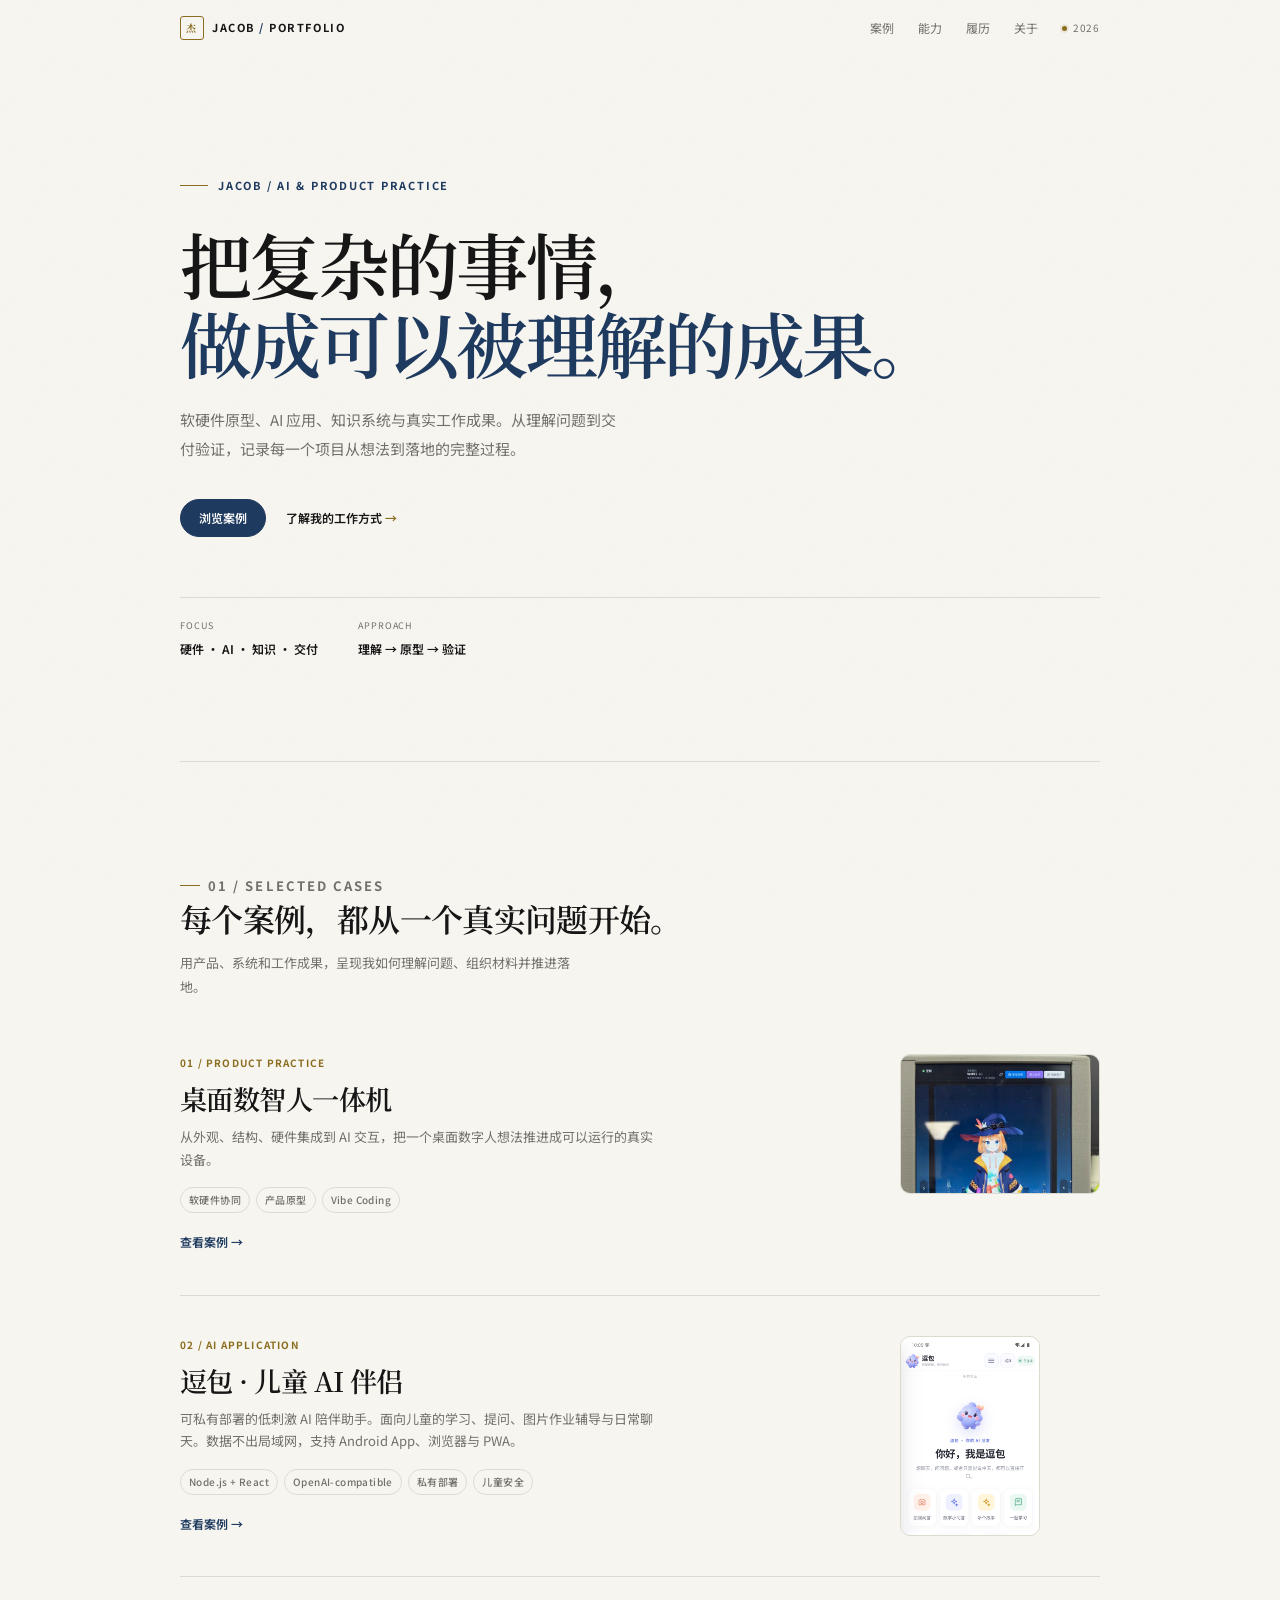
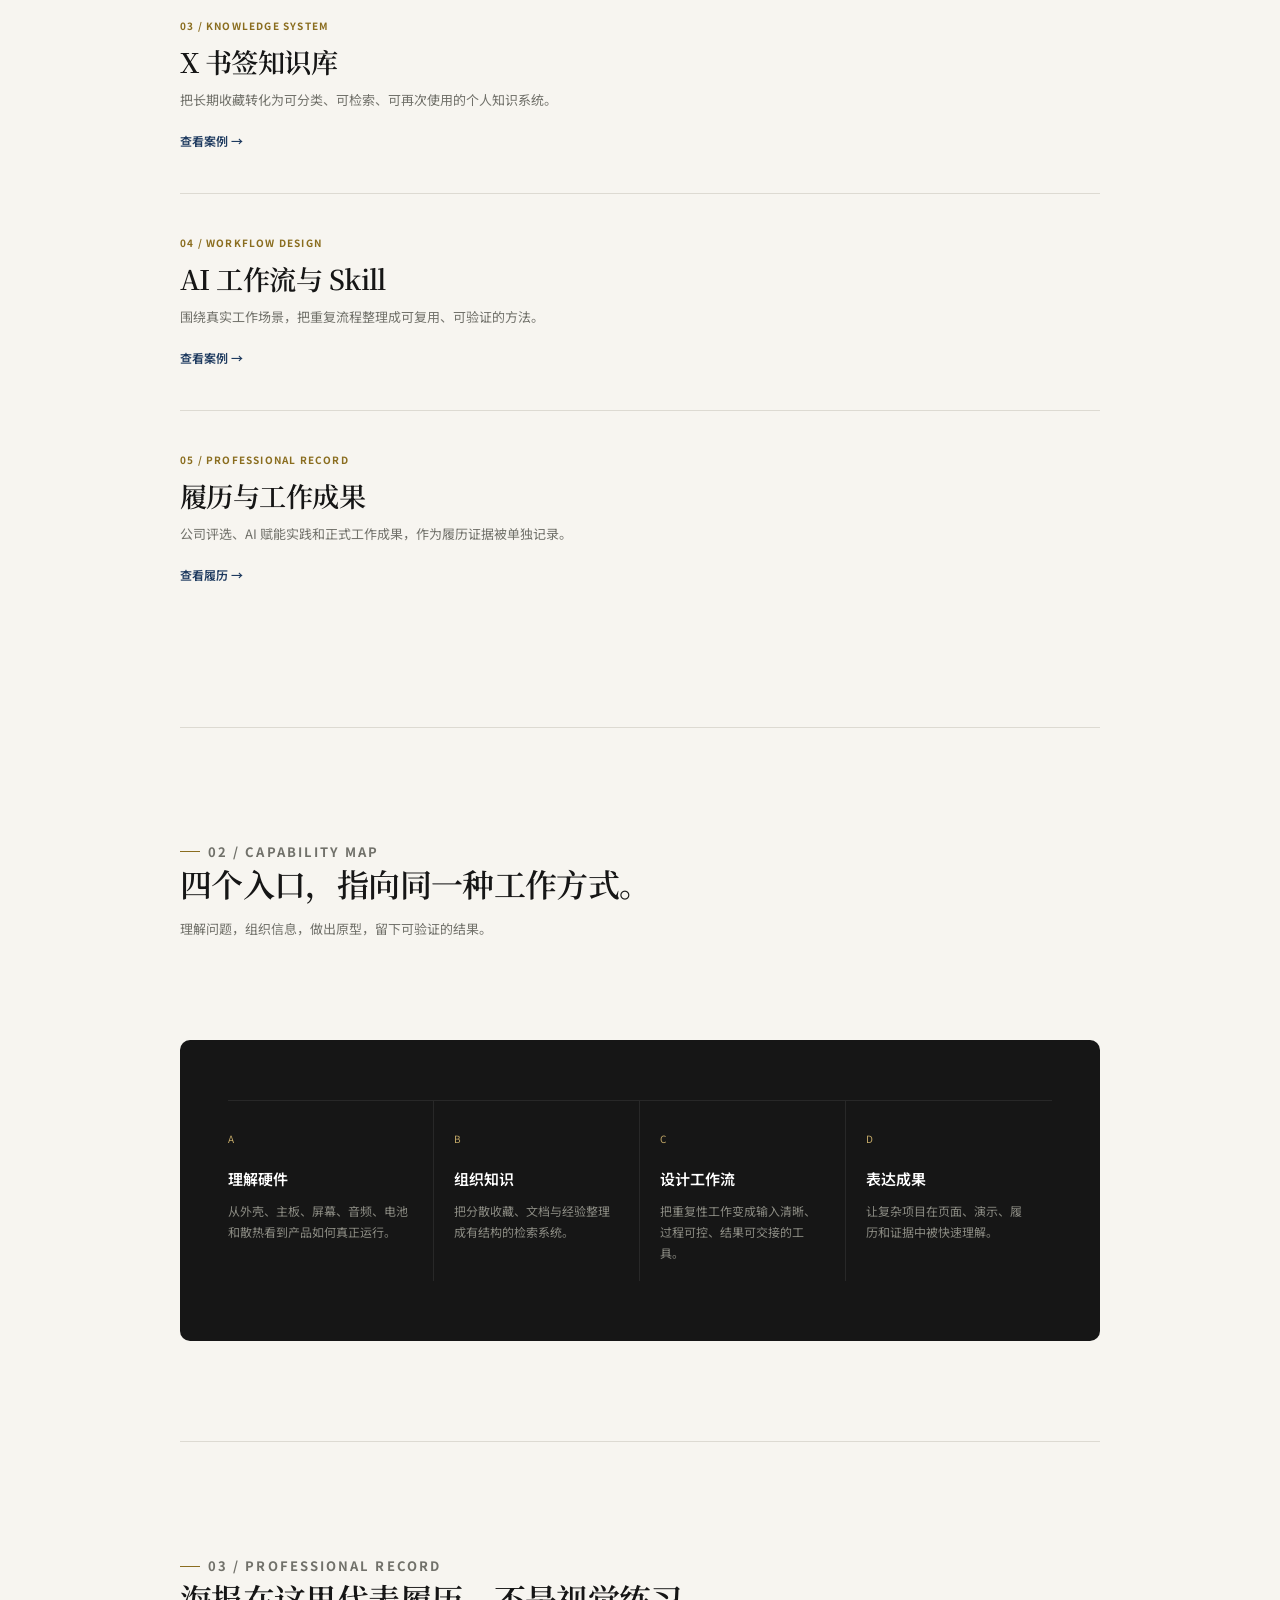
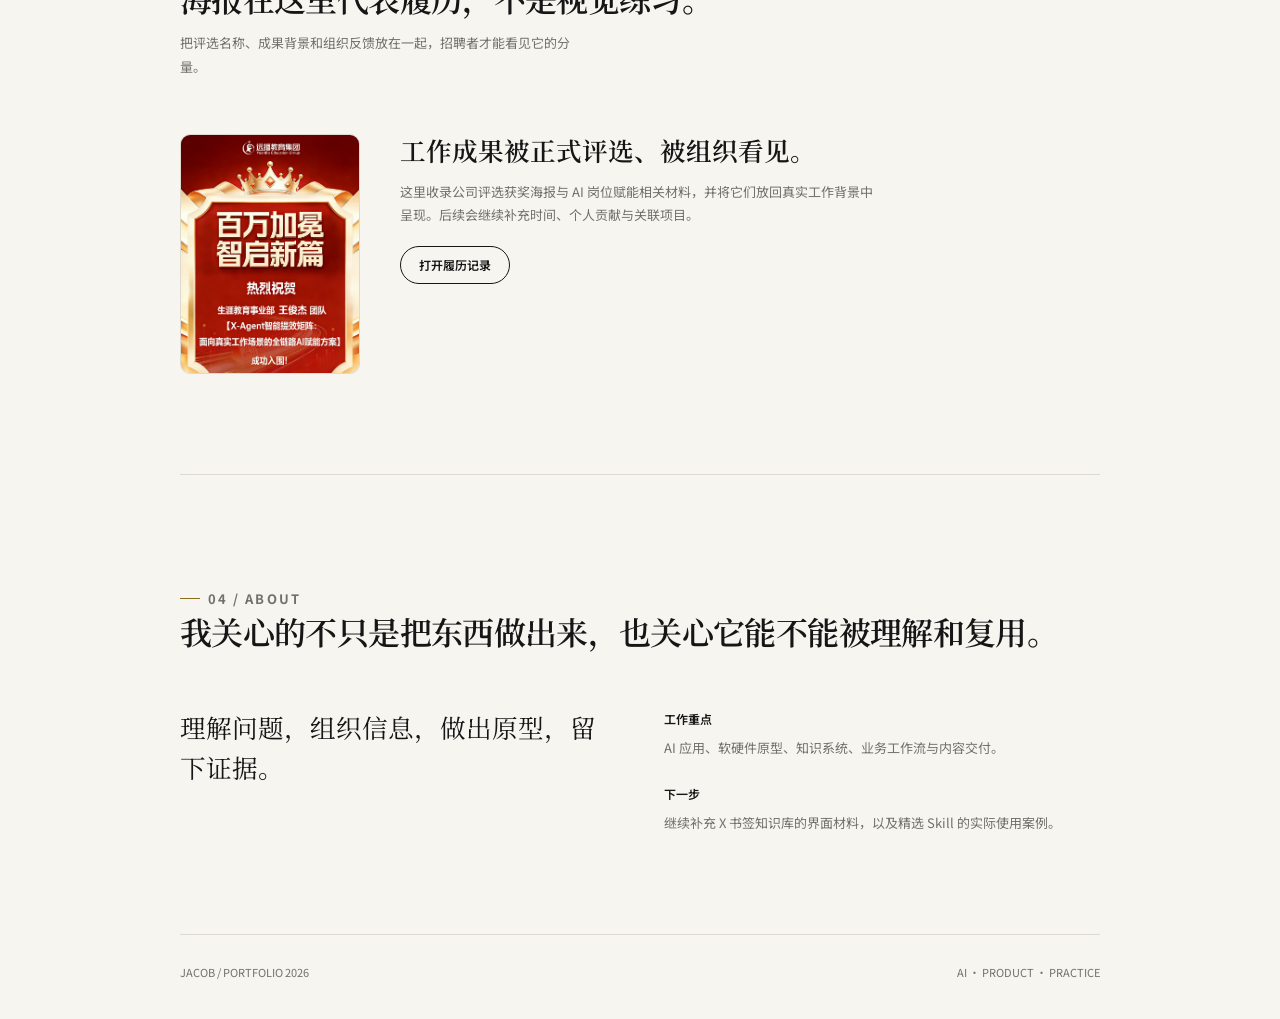
==== commit 3c6022b7: "redesign: 排版主导，小图点缀，容器收窄至920px 核心改动： - Hero区改为纯文字大标题(72px+)，去掉图片 - 容器从1160px收窄至920px，内容更聚焦 - 案例从卡片网格" ====
--- a/index.html
+++ b/index.html
@@ -8,7 +8,7 @@
     <link rel="preconnect" href="https://fonts.googleapis.com">
     <link rel="preconnect" href="https://fonts.gstatic.com" crossorigin>
     <link href="https://fonts.googleapis.com/css2?family=Noto+Serif+SC:wght@400;500;600;700&family=Noto+Sans+SC:wght@300;400;500;600;700&family=Space+Grotesk:wght@400;500;600;700&display=swap" rel="stylesheet">
-    <link rel="stylesheet" href="styles.css?v=5">
+    <link rel="stylesheet" href="styles.css?v=6">
   </head>
   <body>
     <div class="site-shell">
@@ -23,139 +23,134 @@
           <a href="#recognition">履历</a>
           <a href="#about">关于</a>
         </nav>
-        <div class="header-meta"><span class="status-dot"></span>WORK / 2026</div>
+        <div class="header-meta"><span class="status-dot"></span>2026</div>
       </header>
 
       <main>
         <!-- ======================== HERO ======================== -->
         <section class="hero" id="top">
-          <div class="hero-copy">
-            <p class="eyebrow">JACOB / AI &amp; PRODUCT PRACTICE</p>
-            <h1>把复杂的事情，<br><span class="accent">做成可以被理解的成果。</span></h1>
-            <p class="hero-lead">软硬件原型、AI 应用、知识系统与真实工作成果。从理解问题到交付验证，记录每一个项目从想法到落地的完整过程。</p>
-            <div class="hero-actions">
-              <a class="button primary" href="#work">浏览精选案例</a>
-              <a class="inline-link" href="#about">了解我的工作方式</a>
-            </div>
-            <div class="hero-signature">
-              <div><span>Focus</span><strong>硬件 · AI · 知识 · 交付</strong></div>
-              <div><span>Approach</span><strong>理解 → 原型 → 验证</strong></div>
-            </div>
+          <p class="hero-eyebrow">JACOB / AI &amp; PRODUCT PRACTICE</p>
+          <h1>把复杂的事情，<br><span class="accent">做成可以被理解的成果。</span></h1>
+          <p class="hero-lead">软硬件原型、AI 应用、知识系统与真实工作成果。从理解问题到交付验证，记录每一个项目从想法到落地的完整过程。</p>
+          <div class="hero-actions">
+            <a class="button primary" href="#work">浏览案例</a>
+            <a class="inline-link" href="#about">了解我的工作方式</a>
           </div>
-
-          <div class="hero-visual" aria-label="桌面数智人一体机真实照片">
-            <div class="hero-image-main">
-              <img src="assets/desktop-digital-human/runtime-avatar.png" alt="桌面数智人一体机运行界面" width="900" height="1200">
-            </div>
-            <div class="hero-image-secondary">
-              <img src="assets/child-ai-companion/mascot.png" alt="逗包 AI 朋友吉祥物" width="900" height="900" style="object-fit: contain; background: #faf8f3; padding: 16px;">
-            </div>
-            <div class="hero-photo-tag">01 / PRODUCT PRACTICE</div>
+          <div class="hero-signature">
+            <div><span>Focus</span><strong>硬件 · AI · 知识 · 交付</strong></div>
+            <div><span>Approach</span><strong>理解 → 原型 → 验证</strong></div>
           </div>
         </section>
 
         <!-- ======================== 精选案例 ======================== -->
         <section class="section" id="work">
           <div class="section-heading">
-            <div>
-              <p class="label">01 / SELECTED CASES</p>
-              <h2>每个案例，都从一个真实问题开始。</h2>
-            </div>
+            <p class="label">01 / SELECTED CASES</p>
+            <h2>每个案例，都从一个真实问题开始。</h2>
             <p>用产品、系统和工作成果，呈现我如何理解问题、组织材料并推进落地。</p>
           </div>
 
-          <!-- 主推案例：桌面数智人 -->
-          <a class="feature-case" href="cases/desktop-digital-human.html">
-            <div class="feature-case-media">
-              <img src="assets/desktop-digital-human/runtime-avatar.png" alt="桌面数智人一体机亮屏运行状态" loading="lazy" width="1200" height="1600">
-            </div>
-            <div class="feature-case-copy">
-              <span class="case-number">01 / PRODUCT PRACTICE</span>
-              <h3>桌面数智人一体机</h3>
-              <p>从外观、结构、硬件集成到 AI 交互，把一个桌面数字人想法推进成可以运行的真实设备。</p>
-              <ul class="tag-list">
-                <li>软硬件协同</li>
-                <li>产品原型</li>
-                <li>Vibe Coding</li>
-              </ul>
-              <span class="arrow-link">查看完整案例</span>
-            </div>
-          </a>
+          <div class="case-list">
 
-          <!-- 次推案例：儿童 AI 伴侣 -->
-          <a class="feature-case" href="cases/child-ai-companion.html" style="margin-top: 14px;">
-            <div class="feature-case-media" style="background: #1a1a2e;">
-              <img src="assets/child-ai-companion/android-home-new-conversation.png" alt="逗包 AI 朋友 App 主界面" loading="lazy" width="1200" height="1600">
-            </div>
-            <div class="feature-case-copy">
-              <span class="case-number">02 / AI APPLICATION</span>
-              <h3>逗包 · 儿童 AI 伴侣</h3>
-              <p>可私有部署的低刺激 AI 陪伴助手。面向儿童的学习、提问、图片作业辅导与日常聊天。数据不出局域网，支持 Android App、浏览器与 PWA。</p>
-              <ul class="tag-list">
-                <li>Node.js + React</li>
-                <li>OpenAI-compatible</li>
-                <li>私有部署</li>
-                <li>儿童安全</li>
-              </ul>
-              <span class="arrow-link">查看完整案例</span>
-            </div>
-          </a>
+            <!-- 01 桌面数智人 -->
+            <a class="case-row" href="cases/desktop-digital-human.html">
+              <div>
+                <span class="case-row-number">01 / PRODUCT PRACTICE</span>
+                <h3>桌面数智人一体机</h3>
+                <p>从外观、结构、硬件集成到 AI 交互，把一个桌面数字人想法推进成可以运行的真实设备。</p>
+                <ul class="case-row-tags">
+                  <li>软硬件协同</li>
+                  <li>产品原型</li>
+                  <li>Vibe Coding</li>
+                </ul>
+                <span class="case-row-link">查看案例</span>
+              </div>
+              <div class="case-row-thumb">
+                <img src="assets/desktop-digital-human/runtime-avatar.png" alt="桌面数智人一体机运行界面" loading="lazy">
+              </div>
+            </a>
 
-          <!-- 三列次级案例 -->
-          <div class="text-case-grid">
-            <a class="text-case" href="cases/x-bookmarks.html">
-              <span class="case-number">03 / KNOWLEDGE SYSTEM</span>
-              <h3>X 书签知识库</h3>
-              <p>把长期收藏转化为可分类、可检索、可再次使用的个人知识系统。</p>
-              <span class="arrow-link">查看案例</span>
+            <!-- 02 逗包 -->
+            <a class="case-row" href="cases/child-ai-companion.html">
+              <div>
+                <span class="case-row-number">02 / AI APPLICATION</span>
+                <h3>逗包 · 儿童 AI 伴侣</h3>
+                <p>可私有部署的低刺激 AI 陪伴助手。面向儿童的学习、提问、图片作业辅导与日常聊天。数据不出局域网，支持 Android App、浏览器与 PWA。</p>
+                <ul class="case-row-tags">
+                  <li>Node.js + React</li>
+                  <li>OpenAI-compatible</li>
+                  <li>私有部署</li>
+                  <li>儿童安全</li>
+                </ul>
+                <span class="case-row-link">查看案例</span>
+              </div>
+              <div class="case-row-thumb app">
+                <img src="assets/child-ai-companion/android-home-new-conversation.png" alt="逗包 App 主界面" loading="lazy">
+              </div>
             </a>
-            <a class="text-case" href="cases/ai-workflows.html">
-              <span class="case-number">04 / WORKFLOW DESIGN</span>
-              <h3>AI 工作流与 Skill</h3>
-              <p>围绕真实工作场景，把重复流程整理成可复用、可验证的方法。</p>
-              <span class="arrow-link">查看案例</span>
+
+            <!-- 03 X书签 -->
+            <a class="case-row" href="cases/x-bookmarks.html">
+              <div>
+                <span class="case-row-number">03 / KNOWLEDGE SYSTEM</span>
+                <h3>X 书签知识库</h3>
+                <p>把长期收藏转化为可分类、可检索、可再次使用的个人知识系统。</p>
+                <span class="case-row-link">查看案例</span>
+              </div>
             </a>
-            <a class="text-case" href="cases/recognition.html">
-              <span class="case-number">05 / PROFESSIONAL RECORD</span>
-              <h3>履历与工作成果</h3>
-              <p>公司评选、AI 赋能实践和正式工作成果，作为履历证据被单独记录。</p>
-              <span class="arrow-link">查看履历</span>
+
+            <!-- 04 AI工作流 -->
+            <a class="case-row" href="cases/ai-workflows.html">
+              <div>
+                <span class="case-row-number">04 / WORKFLOW DESIGN</span>
+                <h3>AI 工作流与 Skill</h3>
+                <p>围绕真实工作场景，把重复流程整理成可复用、可验证的方法。</p>
+                <span class="case-row-link">查看案例</span>
+              </div>
             </a>
+
+            <!-- 05 履历 -->
+            <a class="case-row" href="cases/recognition.html">
+              <div>
+                <span class="case-row-number">05 / PROFESSIONAL RECORD</span>
+                <h3>履历与工作成果</h3>
+                <p>公司评选、AI 赋能实践和正式工作成果，作为履历证据被单独记录。</p>
+                <span class="case-row-link">查看履历</span>
+              </div>
+            </a>
+
           </div>
         </section>
 
         <!-- ======================== 能力矩阵 ======================== -->
-        <section class="section capability-section" id="capabilities">
+        <section class="section" id="capabilities">
           <div class="section-heading">
-            <div>
-              <p class="label">02 / CAPABILITY MAP</p>
-              <h2>四个入口，指向同一种工作方式。</h2>
-            </div>
+            <p class="label">02 / CAPABILITY MAP</p>
+            <h2>四个入口，指向同一种工作方式。</h2>
             <p>理解问题，组织信息，做出原型，留下可验证的结果。</p>
           </div>
-          <div class="capability-grid">
-            <div class="capability"><span class="case-number">A</span><strong>理解硬件</strong><p>从外壳、主板、屏幕、音频、电池和散热看到产品如何真正运行。</p></div>
-            <div class="capability"><span class="case-number">B</span><strong>组织知识</strong><p>把分散收藏、文档与经验整理成有结构的检索系统。</p></div>
-            <div class="capability"><span class="case-number">C</span><strong>设计工作流</strong><p>把重复性工作变成输入清晰、过程可控、结果可交接的工具。</p></div>
-            <div class="capability"><span class="case-number">D</span><strong>表达成果</strong><p>让复杂项目在页面、演示、履历和证据中被快速理解。</p></div>
+          <div class="capability-section">
+            <div class="capability-grid">
+              <div class="capability"><span class="case-number">A</span><strong>理解硬件</strong><p>从外壳、主板、屏幕、音频、电池和散热看到产品如何真正运行。</p></div>
+              <div class="capability"><span class="case-number">B</span><strong>组织知识</strong><p>把分散收藏、文档与经验整理成有结构的检索系统。</p></div>
+              <div class="capability"><span class="case-number">C</span><strong>设计工作流</strong><p>把重复性工作变成输入清晰、过程可控、结果可交接的工具。</p></div>
+              <div class="capability"><span class="case-number">D</span><strong>表达成果</strong><p>让复杂项目在页面、演示、履历和证据中被快速理解。</p></div>
+            </div>
           </div>
         </section>
 
         <!-- ======================== 履历预览 ======================== -->
         <section class="section" id="recognition">
           <div class="section-heading">
-            <div>
-              <p class="label">03 / PROFESSIONAL RECORD</p>
-              <h2>海报在这里代表履历，不是视觉练习。</h2>
-            </div>
+            <p class="label">03 / PROFESSIONAL RECORD</p>
+            <h2>海报在这里代表履历，不是视觉练习。</h2>
             <p>把评选名称、成果背景和组织反馈放在一起，招聘者才能看见它的分量。</p>
           </div>
           <div class="record-preview">
-            <div class="record-image">
-              <img src="assets/recognition/ai-innovation-award.jpg" alt="百万加冕 AI 评选获奖海报" width="900" height="1200">
+            <div class="record-thumb">
+              <img src="assets/recognition/ai-innovation-award.jpg" alt="百万加冕 AI 评选获奖海报" loading="lazy">
             </div>
             <div class="record-copy">
-              <span class="case-number">AI INNOVATION AWARD</span>
               <h3>工作成果被正式评选、被组织看见。</h3>
               <p>这里收录公司评选获奖海报与 AI 岗位赋能相关材料，并将它们放回真实工作背景中呈现。后续会继续补充时间、个人贡献与关联项目。</p>
               <a class="button" href="cases/recognition.html">打开履历记录</a>
@@ -166,16 +161,15 @@
         <!-- ======================== 关于 ======================== -->
         <section class="section" id="about">
           <div class="section-heading">
-            <div>
-              <p class="label">04 / ABOUT</p>
-              <h2>我关心的不只是把东西做出来，也关心它能不能被理解和复用。</h2>
-            </div>
-            <p>这是一个持续更新的个人档案。案例会从"看得见"开始，再逐步补充完整的过程与结果。</p>
+            <p class="label">04 / ABOUT</p>
+            <h2>我关心的不只是把东西做出来，也关心它能不能被理解和复用。</h2>
           </div>
           <div class="about-grid">
             <p class="about-lead">理解问题，组织信息，做出原型，留下证据。</p>
-            <p class="about-note"><strong>工作重点</strong>AI 应用、软硬件原型、知识系统、业务工作流与内容交付。</p>
-            <p class="about-note"><strong>下一步</strong>继续补充 X 书签知识库的界面材料，以及精选 Skill 的实际使用案例。</p>
+            <div class="about-col">
+              <p class="about-note"><strong>工作重点</strong>AI 应用、软硬件原型、知识系统、业务工作流与内容交付。</p>
+              <p class="about-note"><strong>下一步</strong>继续补充 X 书签知识库的界面材料，以及精选 Skill 的实际使用案例。</p>
+            </div>
           </div>
         </section>
       </main>
--- a/styles.css
+++ b/styles.css
@@ -1,32 +1,27 @@
 /* ============================================================
-   JACOB PORTFOLIO — 宋式减法美学 × 克制科技感
-   配色：素笺白底 / 玄墨正文 / 靛青主色 / 赤金点睛
+   JACOB PORTFOLIO — v6
+   排版主导 · 小图点缀 · 大量留白 · 大小穿插
    ============================================================ */
 
 :root {
-  --paper: #f5f2eb;
-  --paper-2: #edeae2;
-  --surface: #faf8f3;
-  --ink: #1a1a1a;
-  --ink-2: #2d2d2d;
-  --muted: #6b6b64;
-  --line: #d8d5cc;
-  --line-soft: #e5e2d9;
-  --indigo: #2c4a6e;
-  --indigo-deep: #1e3552;
-  --indigo-soft: #d4dce8;
-  --gold: #a0782a;
-  --gold-soft: #d4b97a;
-  --gold-glow: rgba(160, 120, 42, 0.12);
-  --dark: #141c28;
-  --dark-2: #1c2534;
-  --radius: 14px;
-  --radius-sm: 8px;
-  --shadow: 0 4px 24px rgba(26, 26, 26, 0.05);
-  --shadow-hover: 0 8px 32px rgba(26, 26, 26, 0.08);
-  --serif: "Noto Serif SC", "Source Han Serif SC", "Songti SC", "STSong", serif;
+  --paper: #f7f5f0;
+  --paper-2: #efede6;
+  --surface: #fdfcf9;
+  --ink: #161616;
+  --ink-2: #2a2a28;
+  --muted: #71716a;
+  --line: #dddad2;
+  --line-soft: #e8e5dd;
+  --indigo: #1e3a5f;
+  --indigo-soft: #c8d4e0;
+  --gold: #8a6d1f;
+  --gold-soft: #c4a968;
+  --radius: 10px;
+  --shadow: 0 1px 3px rgba(0,0,0,0.04);
+  --shadow-hover: 0 4px 16px rgba(0,0,0,0.07);
+  --serif: "Noto Serif SC", "Source Han Serif SC", "Songti SC", serif;
   --sans: "Noto Sans SC", "Source Han Sans SC", "PingFang SC", "Microsoft YaHei", sans-serif;
-  --mono: "Space Grotesk", "Inter", "SF Mono", "Cascadia Code", monospace;
+  --mono: "Space Grotesk", "Inter", monospace;
 }
 
 * { box-sizing: border-box; }
@@ -36,33 +31,17 @@
   background: var(--paper);
   color: var(--ink);
   font-family: var(--sans);
-  font-size: 15px;
-  line-height: 1.75;
+  font-size: 14px;
+  line-height: 1.8;
   -webkit-font-smoothing: antialiased;
-  -moz-osx-font-smoothing: grayscale;
-}
-
-/* ---- 极细电路纹理背景（科技感，CSS 生成，近乎不可见但摸得到） ---- */
-body::before {
-  content: "";
-  position: fixed;
-  inset: 0;
-  z-index: 0;
-  pointer-events: none;
-  background-image:
-    repeating-linear-gradient(0deg, transparent, transparent 79px, rgba(44, 74, 110, 0.022) 79px, rgba(44, 74, 110, 0.022) 80px),
-    repeating-linear-gradient(90deg, transparent, transparent 79px, rgba(44, 74, 110, 0.022) 79px, rgba(44, 74, 110, 0.022) 80px);
-}
-
-/* ---- 宣纸颗粒质感 ---- */
+}
+
+/* ---- 宣纸颗粒 ---- */
 body::after {
   content: "";
-  position: fixed;
-  inset: 0;
-  z-index: 0;
-  pointer-events: none;
-  opacity: 0.5;
-  background-image: url("data:image/svg+xml,%3Csvg xmlns='http://www.w3.org/2000/svg' width='200' height='200'%3E%3Cfilter id='n'%3E%3CfeTurbulence type='fractalNoise' baseFrequency='0.9' numOctaves='2' stitchTiles='stitch'/%3E%3C/filter%3E%3Crect width='200' height='200' filter='url(%23n)' opacity='0.03'/%3E%3C/svg%3E");
+  position: fixed; inset: 0;
+  z-index: 0; pointer-events: none; opacity: 0.4;
+  background-image: url("data:image/svg+xml,%3Csvg xmlns='http://www.w3.org/2000/svg' width='200' height='200'%3E%3Cfilter id='n'%3E%3CfeTurbulence type='fractalNoise' baseFrequency='0.9' numOctaves='2' stitchTiles='stitch'/%3E%3C/filter%3E%3Crect width='200' height='200' filter='url(%23n)' opacity='0.025'/%3E%3C/svg%3E");
 }
 
 img { display: block; max-width: 100%; }
@@ -70,906 +49,518 @@
 button, a { -webkit-tap-highlight-color: transparent; }
 
 .site-shell {
-  position: relative;
-  z-index: 1;
-  width: min(1160px, calc(100% - 48px));
+  position: relative; z-index: 1;
+  width: min(920px, calc(100% - 48px));
   margin: 0 auto;
 }
 
 /* ============ Header ============ */
 .site-header {
-  display: flex;
-  align-items: center;
-  min-height: 68px;
-  gap: 28px;
+  display: flex; align-items: center;
+  min-height: 56px; gap: 24px;
+}
+.brand {
+  display: flex; align-items: center; gap: 8px;
+  font-size: 11px; font-weight: 700;
+  letter-spacing: 0.14em; white-space: nowrap;
+  color: var(--ink);
+}
+.brand-seal {
+  display: inline-flex; align-items: center; justify-content: center;
+  width: 24px; height: 24px;
+  border: 1.2px solid var(--gold); border-radius: 3px;
+  color: var(--gold);
+  font-family: var(--serif); font-size: 10px; font-weight: 700; line-height: 1;
+}
+.brand-text span { color: var(--indigo); }
+.nav { display: flex; align-items: center; gap: 24px; margin-left: auto; }
+.nav a { color: var(--muted); font-size: 12px; transition: color 200ms ease; }
+.nav a:hover { color: var(--indigo); }
+.header-meta {
+  display: flex; align-items: center; gap: 6px;
+  color: var(--muted); font-size: 10px; letter-spacing: 0.08em; white-space: nowrap;
+}
+.status-dot {
+  width: 5px; height: 5px; border-radius: 50%;
+  background: var(--gold); box-shadow: 0 0 0 2px rgba(138,109,31,0.1);
+}
+
+/* ============ Hero — 纯文字 ============ */
+.hero {
+  padding: 120px 0 100px;
   border-bottom: 1px solid var(--line);
 }
-
-.brand {
-  display: flex;
-  align-items: center;
-  gap: 10px;
-  font-size: 13px;
-  font-weight: 700;
-  letter-spacing: 0.12em;
-  white-space: nowrap;
+.hero-eyebrow {
+  display: flex; align-items: center; gap: 10px;
+  margin: 0 0 28px;
+  color: var(--indigo);
+  font-size: 11px; font-weight: 700; letter-spacing: 0.16em; text-transform: uppercase;
+}
+.hero-eyebrow::before {
+  content: ""; display: block; width: 28px; height: 1px; background: var(--gold);
+}
+.hero h1 {
+  margin: 0 0 24px;
+  font-family: var(--serif);
+  font-size: clamp(2.8rem, 6vw, 4.5rem);
+  font-weight: 600;
+  letter-spacing: -0.04em;
+  line-height: 1.1;
   color: var(--ink);
 }
-
-.brand-seal {
-  display: inline-flex;
-  align-items: center;
-  justify-content: center;
-  width: 28px;
-  height: 28px;
-  border: 1.5px solid var(--gold);
-  border-radius: 4px;
-  color: var(--gold);
-  font-family: var(--serif);
-  font-size: 12px;
-  font-weight: 700;
-  line-height: 1;
-  letter-spacing: 0;
-}
-
-.brand-text span { color: var(--indigo); }
-
-.nav {
-  display: flex;
-  align-items: center;
-  gap: 28px;
-  margin-left: auto;
-}
-
-.nav a {
+.hero h1 .accent { color: var(--indigo); }
+.hero-lead {
+  max-width: 440px;
+  margin: 0 0 36px;
   color: var(--muted);
-  font-size: 13px;
-  transition: color 200ms ease;
-}
-.nav a:hover { color: var(--indigo); }
-
-.header-meta {
-  display: flex;
-  align-items: center;
-  gap: 8px;
-  color: var(--muted);
-  font-size: 11px;
-  letter-spacing: 0.08em;
-  white-space: nowrap;
-}
-
-.status-dot {
-  width: 6px;
-  height: 6px;
-  border-radius: 50%;
-  background: var(--gold);
-  box-shadow: 0 0 0 3px var(--gold-glow);
-}
-
-/* ============ Hero ============ */
-.hero {
-  display: grid;
-  grid-template-columns: minmax(0, 1.05fr) minmax(0, 0.95fr);
-  align-items: center;
-  gap: clamp(40px, 5vw, 64px);
-  min-height: 620px;
-  padding: 64px 0 80px;
-}
-
-.eyebrow {
-  display: flex;
-  align-items: center;
-  gap: 12px;
-  margin: 0 0 22px;
+  font-size: 15px; line-height: 1.9;
+}
+.hero-actions { display: flex; align-items: center; gap: 20px; }
+.button {
+  display: inline-flex; align-items: center; justify-content: center;
+  min-height: 36px; padding: 7px 18px;
+  border: 1px solid var(--ink); border-radius: 999px;
+  background: transparent;
+  font-size: 12px; font-weight: 600; color: var(--ink);
+  cursor: pointer; transition: all 220ms ease;
+}
+.button:hover { transform: translateY(-1px); }
+.button.primary { border-color: var(--indigo); background: var(--indigo); color: #fff; }
+.button.primary:hover { background: #152d4a; }
+.inline-link { color: var(--ink); font-size: 12px; font-weight: 600; transition: color 200ms ease; }
+.inline-link:hover { color: var(--indigo); }
+.inline-link::after { content: " →"; color: var(--gold); }
+
+.hero-signature {
+  display: flex; flex-wrap: wrap; gap: 14px 40px;
+  margin-top: 60px; padding-top: 20px;
+  border-top: 1px solid var(--line);
+}
+.hero-signature span {
+  display: block; margin-bottom: 2px;
+  color: var(--muted); font-size: 9px; letter-spacing: 0.1em; text-transform: uppercase;
+}
+.hero-signature strong { font-size: 12px; font-weight: 600; }
+
+/* ============ Section ============ */
+.section { padding: 100px 0; }
+.section + .section { border-top: 1px solid var(--line); }
+
+.label {
+  display: flex; align-items: center; gap: 8px;
+  margin: 0 0 16px;
   color: var(--indigo);
-  font-size: 11px;
-  font-weight: 700;
-  letter-spacing: 0.14em;
-  text-transform: uppercase;
-}
-.eyebrow::before {
-  content: "";
-  display: block;
-  width: 32px;
-  height: 1px;
-  background: var(--gold);
-}
-
-.hero h1 {
-  max-width: 620px;
+  font-size: 10px; font-weight: 700; letter-spacing: 0.16em; text-transform: uppercase;
+}
+.label::before { content: ""; display: block; width: 20px; height: 1px; background: var(--gold); }
+
+.section-heading { margin-bottom: 56px; }
+.section-heading h2 {
   margin: 0;
   font-family: var(--serif);
-  font-size: clamp(2.3rem, 3.4vw, 3.1rem);
-  font-weight: 600;
-  letter-spacing: -0.03em;
-  line-height: 1.18;
+  font-size: clamp(1.5rem, 2.8vw, 2rem);
+  font-weight: 600; letter-spacing: -0.02em; line-height: 1.3;
   color: var(--ink);
 }
-
-.hero h1 .accent {
-  color: var(--indigo);
-}
-
-.hero-lead {
+.section-heading p {
+  max-width: 400px; margin: 12px 0 0;
+  color: var(--muted); font-size: 13px;
+}
+
+/* ============ 案例列表 ============ */
+.case-list { display: flex; flex-direction: column; }
+
+/* ---- 大案例（全宽，文字左图右） ---- */
+.case-row {
+  display: grid;
+  grid-template-columns: minmax(0, 1fr) 200px;
+  gap: 40px;
+  padding: 40px 0;
+  border-bottom: 1px solid var(--line);
+  align-items: start;
+  transition: background 200ms ease;
+}
+.case-row:first-child { padding-top: 0; }
+.case-row:last-child { border-bottom: none; }
+.case-row:hover { background: rgba(0,0,0,0.012); }
+
+.case-row-number {
+  display: block; margin-bottom: 10px;
+  color: var(--gold);
+  font-size: 10px; font-weight: 700; letter-spacing: 0.12em; text-transform: uppercase;
+}
+.case-row h3 {
+  margin: 0 0 10px;
+  font-family: var(--serif);
+  font-size: clamp(1.3rem, 2.2vw, 1.7rem);
+  font-weight: 600; letter-spacing: -0.02em; line-height: 1.25;
+  color: var(--ink);
+}
+.case-row p {
+  margin: 0 0 16px;
+  color: var(--muted); font-size: 13px; line-height: 1.75;
   max-width: 480px;
-  margin: 26px 0 30px;
-  color: var(--muted);
-  font-size: 16px;
-  line-height: 1.9;
-}
-
-.hero-actions {
-  display: flex;
-  align-items: center;
-  gap: 20px;
-}
-
-.button {
-  display: inline-flex;
-  align-items: center;
-  justify-content: center;
-  min-height: 40px;
-  padding: 8px 20px;
-  border: 1px solid var(--ink);
-  border-radius: 999px;
-  background: transparent;
-  font-size: 13px;
-  font-weight: 600;
-  color: var(--ink);
-  cursor: pointer;
-  transition: all 220ms ease;
-}
-.button:hover { transform: translateY(-2px); }
-
-.button.primary {
-  border-color: var(--indigo);
-  background: var(--indigo);
-  color: #fff;
-}
-.button.primary:hover {
-  background: var(--indigo-deep);
-  box-shadow: 0 4px 16px rgba(44, 74, 110, 0.25);
-}
-
-.inline-link {
-  color: var(--ink);
-  font-size: 13px;
-  font-weight: 600;
-  transition: color 200ms ease;
-}
-.inline-link:hover { color: var(--indigo); }
-.inline-link::after { content: " →"; color: var(--gold); }
-
-.hero-signature {
-  display: flex;
-  flex-wrap: wrap;
-  gap: 16px 32px;
-  margin-top: 48px;
-  padding-top: 20px;
-  border-top: 1px solid var(--line);
-}
-.hero-signature span {
-  display: block;
-  margin-bottom: 3px;
-  color: var(--muted);
-  font-size: 10px;
-  letter-spacing: 0.1em;
-  text-transform: uppercase;
-}
-.hero-signature strong {
-  font-size: 13px;
-  font-weight: 600;
-}
-
-/* ---- Hero 视觉区 ---- */
-.hero-visual {
-  position: relative;
-  min-height: 480px;
-}
-
-.hero-image-main,
-.hero-image-secondary {
-  position: absolute;
+}
+.case-row-tags {
+  display: flex; flex-wrap: wrap; gap: 6px;
+  list-style: none; padding: 0; margin: 0 0 16px;
+}
+.case-row-tags li {
+  padding: 3px 8px;
+  border: 1px solid var(--line); border-radius: 999px;
+  color: var(--muted); font-size: 10px; font-weight: 500; letter-spacing: 0.04em;
+}
+.case-row-link {
+  color: var(--indigo); font-size: 12px; font-weight: 600;
+}
+.case-row-link::after { content: " →"; }
+
+/* 小图 */
+.case-row-thumb {
+  width: 200px; height: 140px;
   overflow: hidden;
-  border: 1px solid var(--line);
-  border-radius: var(--radius);
-  background: var(--surface);
-  box-shadow: var(--shadow);
-}
-
-.hero-image-main {
-  top: 0;
-  right: 0;
-  width: 74%;
-  height: 440px;
-}
-.hero-image-main img {
+  border: 1px solid var(--line); border-radius: var(--radius);
+  background: var(--paper-2);
+  flex-shrink: 0;
+}
+.case-row-thumb img {
   width: 100%; height: 100%;
-  object-fit: cover; object-position: center;
-}
-
-.hero-image-secondary {
-  bottom: 0;
-  left: 0;
-  width: 42%;
-  height: 240px;
-  border: 1px solid var(--line);
-}
-.hero-image-secondary img {
+  object-fit: cover; object-position: center top;
+  transition: transform 300ms ease;
+}
+.case-row:hover .case-row-thumb img { transform: scale(1.03); }
+
+/* ---- 竖版小图（App截图） ---- */
+.case-row-thumb.app {
+  width: 140px; height: 200px;
+}
+.case-row-thumb.app img {
+  object-fit: cover; object-position: center top;
+}
+
+/* ============ 能力矩阵 ============ */
+.capability-section {
+  background: var(--ink);
+  color: #f0ede6;
+  border-radius: var(--radius);
+  padding: 60px 48px;
+  margin-top: 100px;
+}
+.capability-section .label { color: var(--gold-soft); }
+.capability-section .section-heading h2 { color: #fff; }
+.capability-section .section-heading p { color: #8a8a82; }
+
+.capability-grid {
+  display: grid;
+  grid-template-columns: repeat(4, minmax(0, 1fr));
+  gap: 0;
+  border-top: 1px solid rgba(255,255,255,0.08);
+}
+.capability {
+  min-height: 180px;
+  padding: 24px 20px 12px 0;
+  border-right: 1px solid rgba(255,255,255,0.08);
+}
+.capability + .capability { padding-left: 20px; }
+.capability:last-child { border-right: 0; }
+.capability .case-number { color: var(--gold-soft); font-size: 10px; }
+.capability strong {
+  display: block; margin: 14px 0 8px;
+  color: #fff; font-size: 15px; font-weight: 600;
+}
+.capability p { margin: 0; color: #8a8a82; font-size: 12px; line-height: 1.75; }
+
+/* ============ 履历预览 ============ */
+.record-preview {
+  display: grid;
+  grid-template-columns: 180px minmax(0, 1fr);
+  gap: 40px;
+  align-items: start;
+}
+.record-thumb {
+  width: 180px; height: 240px;
+  overflow: hidden;
+  border: 1px solid var(--line); border-radius: var(--radius);
+  background: var(--paper-2);
+}
+.record-thumb img {
   width: 100%; height: 100%;
-  object-fit: cover; object-position: center;
-}
-
-.hero-photo-tag {
-  position: absolute;
-  right: 0;
-  bottom: -12px;
-  padding: 6px 12px;
-  background: var(--gold);
-  color: #fff;
-  font-size: 10px;
-  font-weight: 700;
-  letter-spacing: 0.08em;
-  border-radius: 3px;
-}
-
-/* ============ Section 通用 ============ */
-.section {
-  padding: 88px 0;
-  border-top: 1px solid var(--line);
-}
-
-.label {
-  display: flex;
-  align-items: center;
-  gap: 10px;
-  margin: 0 0 18px;
-  color: var(--indigo);
-  font-size: 11px;
-  font-weight: 700;
-  letter-spacing: 0.14em;
-  text-transform: uppercase;
-}
-.label::before {
-  content: "";
-  display: block;
-  width: 24px;
-  height: 1px;
-  background: var(--gold);
-}
-
-.section-heading {
-  display: grid;
-  grid-template-columns: minmax(0, 1.1fr) minmax(240px, 0.9fr);
-  align-items: end;
+  object-fit: cover; object-position: top center;
+}
+.record-copy h3 {
+  margin: 0 0 12px;
+  font-family: var(--serif);
+  font-size: clamp(1.3rem, 2.2vw, 1.6rem);
+  font-weight: 600; line-height: 1.3;
+}
+.record-copy p {
+  margin: 0 0 20px;
+  color: var(--muted); font-size: 13px;
+  max-width: 480px;
+}
+
+/* ============ 关于 ============ */
+.about-grid {
+  display: grid;
+  grid-template-columns: 1fr 1fr;
   gap: 48px;
-  margin-bottom: 42px;
-}
-
-.section-heading h2 {
-  max-width: 700px;
+}
+.about-lead {
   margin: 0;
   font-family: var(--serif);
-  font-size: clamp(1.6rem, 2.5vw, 2.1rem);
-  font-weight: 600;
-  letter-spacing: -0.02em;
-  line-height: 1.3;
+  font-size: clamp(1.3rem, 2.2vw, 1.6rem);
+  line-height: 1.55; color: var(--ink);
+}
+.about-col { display: flex; flex-direction: column; gap: 24px; }
+.about-note { margin: 0; color: var(--muted); font-size: 13px; }
+.about-note strong {
+  display: block; margin-bottom: 6px;
+  color: var(--ink); font-size: 12px; font-weight: 600;
+}
+
+/* ============ Footer ============ */
+.footer {
+  display: flex; justify-content: space-between; gap: 20px;
+  padding: 28px 0 36px;
+  border-top: 1px solid var(--line);
+  color: var(--muted); font-size: 11px;
+}
+
+/* ============ 案例页 ============ */
+.case-hero {
+  padding: 80px 0 60px;
+}
+.breadcrumb {
+  display: flex; gap: 8px;
+  margin: 0 0 24px;
+  color: var(--muted); font-size: 10px; letter-spacing: 0.08em; text-transform: uppercase;
+}
+.breadcrumb a:hover { color: var(--indigo); }
+.case-hero h1 {
+  margin: 0 0 20px;
+  font-family: var(--serif);
+  font-size: clamp(2.2rem, 4.5vw, 3.2rem);
+  font-weight: 600; letter-spacing: -0.03em; line-height: 1.12;
   color: var(--ink);
 }
-
-.section-heading > p {
-  max-width: 380px;
-  margin: 0 0 5px auto;
-  color: var(--muted);
-  font-size: 14px;
-}
-
-/* ============ 精选案例 ============ */
-.feature-case {
-  display: grid;
-  grid-template-columns: minmax(0, 1.05fr) minmax(320px, 0.95fr);
+.case-hero h1 em { color: var(--indigo); font-style: normal; }
+.case-meta {
+  display: flex; flex-wrap: wrap; gap: 6px;
+  padding: 0; margin: 0 0 28px; list-style: none;
+}
+.case-meta .chip {
+  padding: 3px 8px;
+  border: 1px solid var(--line); border-radius: 999px;
+  color: var(--muted); font-size: 10px; font-weight: 600; letter-spacing: 0.04em;
+}
+.case-hero-bottom {
+  display: grid;
+  grid-template-columns: minmax(0, 1fr) minmax(0, 1fr);
+  gap: 40px;
+  padding-top: 24px;
+  border-top: 1px solid var(--line);
+}
+.case-intro {
+  margin: 0;
+  color: var(--muted); font-size: 14px; line-height: 1.85;
+}
+.case-aside {
+  display: grid;
+  grid-template-columns: 1fr 1fr;
+  gap: 14px 24px;
+}
+.case-aside dt {
+  margin-bottom: 2px;
+  color: var(--muted); font-size: 9px; letter-spacing: 0.08em; text-transform: uppercase;
+}
+.case-aside dd { margin: 0; font-size: 12px; font-weight: 600; }
+
+/* ---- 案例页小图集 ---- */
+.mini-gallery {
+  display: grid;
+  grid-template-columns: repeat(4, minmax(0, 1fr));
+  gap: 12px;
+  margin: 0 0 72px;
+}
+.mini-gallery-item {
+  margin: 0;
   overflow: hidden;
-  border: 1px solid var(--line);
-  border-radius: var(--radius);
+  border: 1px solid var(--line); border-radius: var(--radius);
+  background: var(--paper-2);
+}
+.mini-gallery-item img {
+  width: 100%; aspect-ratio: 3/4;
+  object-fit: cover; object-position: center top;
+}
+.mini-gallery-item figcaption {
+  padding: 8px 10px;
   background: var(--surface);
-  box-shadow: var(--shadow);
-  transition: box-shadow 300ms ease;
-}
-.feature-case:hover { box-shadow: var(--shadow-hover); }
-
-.feature-case-media {
-  min-height: 440px;
-  overflow: hidden;
-  background: var(--dark);
-}
-.feature-case-media img {
-  width: 100%; height: 100%;
-  object-fit: cover;
-  transition: transform 400ms ease;
-}
-.feature-case:hover .feature-case-media img { transform: scale(1.02); }
-
-.feature-case-copy {
-  display: flex;
-  flex-direction: column;
-  align-items: flex-start;
-  justify-content: center;
-  padding: clamp(28px, 4vw, 52px);
-}
-
-.case-number {
-  color: var(--gold);
-  font-size: 11px;
-  font-weight: 700;
-  letter-spacing: 0.1em;
-  text-transform: uppercase;
-}
-
-.feature-case-copy h3 {
-  margin: 14px 0 12px;
+  color: var(--muted); font-size: 10px;
+  border-top: 1px solid var(--line-soft);
+}
+/* App截图用竖版 */
+.mini-gallery-item.app img { aspect-ratio: 9/16; }
+
+/* ---- 案例内容块 ---- */
+.case-block { padding: 0 0 72px; }
+.case-block > h2 {
+  max-width: 600px;
+  margin: 0 0 16px;
   font-family: var(--serif);
-  font-size: 26px;
-  font-weight: 600;
-  letter-spacing: -0.02em;
-  line-height: 1.25;
+  font-size: clamp(1.3rem, 2.2vw, 1.6rem);
+  font-weight: 600; letter-spacing: -0.02em; line-height: 1.3;
   color: var(--ink);
 }
-
-.feature-case-copy p {
+.case-block > p:not(.label) {
+  max-width: 600px;
   margin: 0;
-  color: var(--muted);
-  font-size: 14px;
-  line-height: 1.8;
-}
-
-.tag-list {
-  display: flex;
-  flex-wrap: wrap;
-  gap: 8px;
-  padding: 0;
-  margin: 26px 0 0;
-  list-style: none;
-}
-.tag-list li {
-  padding: 4px 10px;
-  border: 1px solid var(--line);
-  border-radius: 999px;
-  color: var(--muted);
-  font-size: 11px;
-  font-weight: 500;
-  letter-spacing: 0.04em;
-}
-
-.arrow-link {
-  margin-top: 32px;
-  color: var(--indigo);
-  font-size: 13px;
-  font-weight: 600;
-  transition: color 200ms ease;
-}
-.arrow-link:hover { color: var(--indigo-deep); }
-.arrow-link::after { content: " →"; }
-
-/* ---- 次级案例卡片 ---- */
-.text-case-grid {
-  display: grid;
-  grid-template-columns: repeat(3, minmax(0, 1fr));
-  gap: 14px;
-  margin-top: 14px;
-}
-
-.text-case {
-  position: relative;
-  display: flex;
-  min-height: 260px;
-  flex-direction: column;
-  align-items: flex-start;
-  padding: 28px;
-  overflow: hidden;
-  border: 1px solid var(--line);
-  border-radius: var(--radius);
-  background: var(--surface);
-  transition: all 250ms ease;
-}
-
-/* 科技感微光描边 */
-.text-case::before {
-  content: "";
-  position: absolute;
-  top: 0; left: 0;
-  width: 100%; height: 2px;
-  background: linear-gradient(90deg, var(--gold), transparent);
-  opacity: 0;
-  transition: opacity 250ms ease;
-}
-
-.text-case:hover {
-  transform: translateY(-3px);
-  box-shadow: var(--shadow-hover);
-}
-.text-case:hover::before { opacity: 1; }
-
-.text-case h3 {
-  margin: 14px 0 10px;
-  font-family: var(--serif);
-  font-size: 21px;
-  font-weight: 600;
-  color: var(--ink);
-}
-.text-case p {
-  margin: 0;
-  color: var(--muted);
-  font-size: 13px;
-  line-height: 1.75;
-}
-.text-case .arrow-link { margin-top: auto; padding-top: 24px; }
-
-/* ============ 能力矩阵 ============ */
-.capability-section {
-  margin-top: 88px;
-  border-top: 0;
-  border-radius: var(--radius);
-  background: var(--dark);
-  color: #f0ede6;
-  padding: 60px clamp(28px, 4vw, 52px);
-}
-
-.capability-section .label { color: var(--gold-soft); }
-.capability-section .section-heading > p,
-.capability-section .capability p { color: #8b9096; }
-
-.capability-grid {
+  color: var(--muted); font-size: 14px;
+}
+
+/* ---- 数据行 ---- */
+.case-statline {
   display: grid;
   grid-template-columns: repeat(4, minmax(0, 1fr));
   gap: 0;
-  border-top: 1px solid rgba(255,255,255,0.1);
-}
-
-.capability {
-  min-height: 200px;
-  padding: 24px 24px 12px 0;
-  border-right: 1px solid rgba(255,255,255,0.1);
-}
-.capability + .capability { padding-left: 24px; }
-.capability:last-child { border-right: 0; }
-
-.capability .case-number { color: var(--gold-soft); }
-.capability strong {
-  display: block;
-  margin: 12px 0 8px;
-  color: #fff;
-  font-size: 17px;
-  font-weight: 600;
-}
-.capability p {
-  margin: 0;
-  font-size: 13px;
-  line-height: 1.75;
-}
-
-/* ============ 履历预览 ============ */
-.record-preview {
-  display: grid;
-  grid-template-columns: minmax(220px, 0.65fr) minmax(0, 1.35fr);
-  overflow: hidden;
-  border: 1px solid var(--line);
-  border-radius: var(--radius);
-  background: var(--surface);
-}
-
-.record-image {
-  min-height: 340px;
-  background: var(--dark-2);
-}
-.record-image img {
-  width: 100%; height: 100%;
-  object-fit: cover; object-position: top center;
-}
-
-.record-copy {
-  display: flex;
-  flex-direction: column;
-  align-items: flex-start;
-  justify-content: center;
-  padding: clamp(28px, 4vw, 52px);
-}
-.record-copy h3 {
-  max-width: 600px;
-  margin: 14px 0 12px;
-  font-family: var(--serif);
-  font-size: clamp(1.5rem, 2.3vw, 1.9rem);
-  font-weight: 600;
-  line-height: 1.3;
-}
-.record-copy p {
-  margin: 0;
-  color: var(--muted);
-  font-size: 14px;
-}
-.record-copy .button { margin-top: 28px; }
-
-/* ============ 关于 ============ */
-.about-grid {
-  display: grid;
-  grid-template-columns: 1.1fr 0.9fr 0.9fr;
-  gap: 32px;
-}
-
-.about-lead {
-  max-width: 520px;
-  margin: 0;
-  font-family: var(--serif);
-  font-size: clamp(1.4rem, 2.2vw, 1.7rem);
-  line-height: 1.55;
-  color: var(--ink);
-}
-
-.about-note { margin: 0; color: var(--muted); font-size: 14px; }
-.about-note strong {
-  display: block;
-  margin-bottom: 8px;
-  color: var(--ink);
-  font-size: 13px;
-  font-weight: 600;
-}
-
-/* ============ Footer ============ */
-.footer {
-  display: flex;
-  justify-content: space-between;
-  gap: 20px;
-  padding: 28px 0 40px;
+  margin: 36px 0 0;
   border-top: 1px solid var(--line);
-  color: var(--muted);
-  font-size: 12px;
-}
-
-/* ============ 案例页通用 ============ */
-.case-hero {
-  display: grid;
-  grid-template-columns: minmax(0, 1.05fr) minmax(280px, 0.95fr);
-  align-items: end;
-  gap: 56px;
-  padding: 64px 0 56px;
-}
-
-.breadcrumb {
-  display: flex;
-  gap: 10px;
-  margin: 0 0 22px;
-  color: var(--muted);
-  font-size: 11px;
-  letter-spacing: 0.08em;
-  text-transform: uppercase;
-}
-.breadcrumb a:hover { color: var(--indigo); }
-
-.case-hero h1 {
-  max-width: 680px;
-  margin: 0;
-  font-family: var(--serif);
-  font-size: clamp(2.2rem, 3.6vw, 3rem);
-  font-weight: 600;
-  letter-spacing: -0.03em;
-  line-height: 1.15;
-  color: var(--ink);
-}
-.case-hero h1 em {
-  color: var(--indigo);
-  font-style: normal;
-}
-
-.case-intro {
-  max-width: 380px;
-  margin: 0 0 4px auto;
-  color: var(--muted);
-  font-size: 16px;
-  line-height: 1.85;
-}
-
-.case-aside {
-  display: grid;
-  grid-template-columns: 1fr 1fr;
-  gap: 16px 26px;
-  max-width: 380px;
-  margin: 26px 0 0 auto;
-  padding-top: 18px;
-  border-top: 1px solid var(--line);
-}
-.case-aside dt {
-  margin-bottom: 3px;
-  color: var(--muted);
-  font-size: 10px;
-  letter-spacing: 0.08em;
-  text-transform: uppercase;
-}
-.case-aside dd {
-  margin: 0;
-  font-size: 13px;
-  font-weight: 600;
-}
-
-.case-meta {
-  display: flex;
-  flex-wrap: wrap;
-  gap: 8px;
-  padding: 0;
-  margin: 22px 0 0;
-  list-style: none;
-}
-.case-meta .chip {
-  padding: 4px 10px;
-  border: 1px solid var(--line);
-  border-radius: 999px;
-  color: var(--muted);
-  font-size: 10px;
-  font-weight: 600;
-  letter-spacing: 0.06em;
-}
-
-/* ---- 案例页画廊 ---- */
-.case-gallery {
-  display: grid;
-  grid-template-columns: minmax(0, 1.35fr) minmax(0, 0.65fr);
-  gap: 14px;
-  margin: 0 0 88px;
-}
-
-.gallery-main, .gallery-side, .gallery-small {
-  margin: 0;
-  overflow: hidden;
-  border: 1px solid var(--line);
-  border-radius: var(--radius);
-  background: var(--surface);
-}
-
-.gallery-main { grid-row: span 2; min-height: 540px; }
-.gallery-side, .gallery-small { min-height: 262px; }
-
-.case-gallery figure img {
-  width: 100%;
-  height: calc(100% - 38px);
-  min-height: 220px;
-  object-fit: cover;
-}
-.gallery-main img { min-height: 500px; }
-
-.gallery-caption {
-  min-height: 38px;
-  padding: 9px 14px;
-  background: var(--surface);
-  color: var(--muted);
-  font-size: 11px;
-  border-top: 1px solid var(--line-soft);
-}
-
-/* ---- 案例内容块 ---- */
-.case-block { padding: 0 0 88px; }
-.case-block > h2 {
-  max-width: 720px;
-  margin: 0 0 18px;
-  font-family: var(--serif);
-  font-size: clamp(1.5rem, 2.4vw, 1.9rem);
-  font-weight: 600;
-  letter-spacing: -0.02em;
-  line-height: 1.3;
-  color: var(--ink);
-}
-.case-block > p:not(.label) {
-  max-width: 720px;
-  margin: 0;
-  color: var(--muted);
-  font-size: 15px;
-}
-
-/* ---- 数据行 ---- */
-.case-statline {
-  display: grid;
-  grid-template-columns: repeat(4, minmax(0, 1fr));
-  gap: 0;
-  margin: 38px 0 0;
-  border-top: 1px solid var(--line);
-  border-bottom: 1px solid var(--line);
 }
 .case-stat {
-  min-height: 110px;
-  padding: 18px 22px 18px 0;
+  min-height: 90px;
+  padding: 16px 18px 16px 0;
   border-right: 1px solid var(--line);
 }
-.case-stat + .case-stat { padding-left: 22px; }
+.case-stat + .case-stat { padding-left: 18px; }
 .case-stat:last-child { border-right: 0; }
 .case-stat span {
-  display: block;
-  margin-bottom: 6px;
-  color: var(--muted);
-  font-size: 10px;
-  letter-spacing: 0.08em;
-  text-transform: uppercase;
-}
-.case-stat strong {
-  display: block;
-  font-size: 14px;
-  line-height: 1.5;
-  color: var(--ink);
-}
+  display: block; margin-bottom: 4px;
+  color: var(--muted); font-size: 9px; letter-spacing: 0.08em; text-transform: uppercase;
+}
+.case-stat strong { display: block; font-size: 13px; line-height: 1.5; color: var(--ink); }
 
 /* ---- 三列卡片 ---- */
 .case-columns {
   display: grid;
   grid-template-columns: repeat(3, minmax(0, 1fr));
-  gap: 14px;
-  margin-top: 36px;
-}
-
+  gap: 12px;
+  margin-top: 32px;
+}
 .info-card {
-  min-height: 200px;
-  padding: 24px;
+  min-height: 170px;
+  padding: 20px;
   border: 1px solid var(--line);
-  border-radius: var(--radius-sm);
+  border-radius: var(--radius);
   background: var(--surface);
 }
 .info-card h3 {
-  margin: 12px 0 8px;
-  font-size: 18px;
-  font-weight: 600;
-  color: var(--ink);
-}
-.info-card p {
-  margin: 0;
-  color: var(--muted);
-  font-size: 13px;
-  line-height: 1.75;
-}
-
-/* ---- 系统架构图 ---- */
+  margin: 10px 0 6px;
+  font-size: 15px; font-weight: 600; color: var(--ink);
+}
+.info-card p { margin: 0; color: var(--muted); font-size: 12px; line-height: 1.75; }
+
+/* ---- 架构图 ---- */
 .system-map, .workflow-map {
   display: grid;
   grid-template-columns: repeat(3, minmax(0, 1fr));
-  gap: 14px;
-  margin-top: 36px;
-  padding: 24px;
-  border-radius: var(--radius);
-  background: var(--dark);
+  gap: 12px;
+  margin-top: 32px;
+  padding: 20px;
+  border-radius: var(--radius);
+  background: var(--ink);
   color: #fff;
 }
 .map-column {
   position: relative;
-  min-height: 150px;
-  padding: 18px;
-  border: 1px solid rgba(255,255,255,0.12);
-  border-radius: var(--radius-sm);
+  min-height: 130px;
+  padding: 16px;
+  border: 1px solid rgba(255,255,255,0.1);
+  border-radius: var(--radius);
   background: rgba(255,255,255,0.04);
 }
 .map-column::after {
   content: "→";
-  position: absolute;
-  top: 50%;
-  right: -22px;
-  color: var(--gold-soft);
-  font-size: 18px;
+  position: absolute; top: 50%; right: -18px;
+  color: var(--gold-soft); font-size: 16px;
   transform: translateY(-50%);
 }
 .map-column:last-child::after { display: none; }
 .map-column span {
-  display: block;
-  margin-bottom: 16px;
+  display: block; margin-bottom: 12px;
   color: var(--gold-soft);
-  font-size: 10px;
-  font-weight: 700;
-  letter-spacing: 0.08em;
-  text-transform: uppercase;
-}
-.map-column strong {
-  display: block;
-  margin-bottom: 6px;
-  font-size: 16px;
-}
-.map-column p {
-  margin: 0;
-  color: #9aa0a6;
-  font-size: 13px;
-}
+  font-size: 9px; font-weight: 700; letter-spacing: 0.08em; text-transform: uppercase;
+}
+.map-column strong { display: block; margin-bottom: 4px; font-size: 14px; }
+.map-column p { margin: 0; color: #9a9a92; font-size: 12px; }
 
 /* ---- 成果列表 ---- */
 .result-list {
   display: grid;
   grid-template-columns: repeat(2, minmax(0, 1fr));
-  gap: 0 40px;
-  margin: 28px 0 0;
-  padding: 0;
-  list-style: none;
+  gap: 0 32px;
+  margin: 24px 0 0; padding: 0; list-style: none;
 }
 .result-list li {
-  padding: 14px 0;
+  padding: 12px 0;
   border-top: 1px solid var(--line);
-  font-size: 14px;
+  font-size: 13px;
 }
 .result-list li::before {
   content: "→";
-  display: inline-block;
-  margin-right: 10px;
-  color: var(--gold);
-  font-weight: 700;
+  display: inline-block; margin-right: 8px;
+  color: var(--gold); font-weight: 700;
 }
 
 /* ---- 上一案例 / 下一案例 ---- */
 .case-next {
-  display: flex;
-  justify-content: space-between;
-  align-items: center;
-  gap: 24px;
-  padding: 24px 0 32px;
+  display: flex; justify-content: space-between; align-items: center;
+  gap: 20px;
+  padding: 20px 0 28px;
   border-top: 1px solid var(--line);
 }
-.case-next p {
-  margin: 0;
-  color: var(--muted);
-  font-size: 13px;
-}
-
-/* ============ X 书签页 ============ */
+.case-next p { margin: 0; color: var(--muted); font-size: 12px; }
+.case-next a { color: var(--indigo); font-weight: 600; }
+
+/* ============ X书签 ============ */
 .knowledge-system {
   display: grid;
   grid-template-columns: minmax(0, 1fr) auto minmax(0, 1.1fr) auto minmax(0, 1fr);
-  align-items: center;
-  gap: 16px;
-  margin: 0 0 88px;
-  padding: 32px;
-  border: 1px solid var(--line);
-  border-radius: var(--radius);
+  align-items: center; gap: 14px;
+  margin: 0 0 72px;
+  padding: 24px;
+  border: 1px solid var(--line); border-radius: var(--radius);
   background: var(--indigo-soft);
 }
 .knowledge-node {
-  min-height: 120px;
-  padding: 20px;
-  border: 1px solid rgba(44, 74, 110, 0.2);
-  border-radius: var(--radius-sm);
-  background: rgba(250, 248, 243, 0.85);
-}
-.knowledge-node.center {
-  border-color: var(--indigo);
-  background: var(--indigo);
-  color: #fff;
-}
+  min-height: 100px;
+  padding: 16px;
+  border: 1px solid rgba(30,58,95,0.15);
+  border-radius: var(--radius);
+  background: rgba(253,252,249,0.9);
+}
+.knowledge-node.center { border-color: var(--indigo); background: var(--indigo); color: #fff; }
 .knowledge-node span {
-  display: block;
-  margin-bottom: 14px;
+  display: block; margin-bottom: 10px;
   color: var(--indigo);
-  font-size: 10px;
-  font-weight: 700;
-  letter-spacing: 0.08em;
-  text-transform: uppercase;
+  font-size: 9px; font-weight: 700; letter-spacing: 0.08em; text-transform: uppercase;
 }
 .knowledge-node.center span { color: var(--gold-soft); }
-.knowledge-node strong {
-  display: block;
-  margin-bottom: 5px;
-  font-size: 17px;
-}
-.knowledge-node p {
-  margin: 0;
-  color: var(--muted);
-  font-size: 13px;
-}
-.knowledge-node.center p { color: #c5d0e0; }
-.knowledge-arrow {
-  color: var(--indigo);
-  font-size: 22px;
-  text-align: center;
-}
+.knowledge-node strong { display: block; margin-bottom: 4px; font-size: 14px; }
+.knowledge-node p { margin: 0; color: var(--muted); font-size: 12px; }
+.knowledge-node.center p { color: #b0c0d0; }
+.knowledge-arrow { color: var(--indigo); font-size: 18px; text-align: center; }
 .knowledge-arrow.right { grid-column: 4; grid-row: 1; }
 .knowledge-arrow.left { grid-column: 2; grid-row: 1; }
 
 /* ============ 工作流页 ============ */
 .workflow-map {
   grid-template-columns: repeat(4, minmax(0, 1fr));
-  margin-bottom: 88px;
+  margin-bottom: 72px;
   background: var(--paper-2);
   color: var(--ink);
 }
 .workflow-map .map-column {
-  border-color: rgba(26, 26, 26, 0.1);
-  background: rgba(250, 248, 243, 0.8);
+  border-color: rgba(0,0,0,0.08);
+  background: rgba(253,252,249,0.8);
 }
 .workflow-map .map-column::after { color: var(--gold); }
 .workflow-map .map-column span { color: var(--indigo); }
@@ -978,407 +569,230 @@
 .workflow-cards {
   display: grid;
   grid-template-columns: repeat(3, minmax(0, 1fr));
-  gap: 14px;
-  margin-top: 36px;
+  gap: 12px;
+  margin-top: 32px;
 }
 .workflow-card {
-  min-height: 230px;
-  padding: 24px;
-  border-radius: var(--radius);
-  background: var(--dark);
+  min-height: 200px;
+  padding: 20px;
+  border-radius: var(--radius);
+  background: var(--ink);
   color: #fff;
 }
 .workflow-card:nth-child(2) { background: var(--indigo); }
 .workflow-card:nth-child(3) { background: var(--gold); }
-.workflow-card .case-number { color: var(--gold-soft); }
-.workflow-card h3 {
-  margin: 24px 0 10px;
-  font-size: 20px;
-  font-weight: 600;
-}
-.workflow-card p {
-  margin: 0;
-  color: rgba(255,255,255,0.75);
-  font-size: 13px;
-}
+.workflow-card .case-number { color: var(--gold-soft); font-size: 10px; }
+.workflow-card h3 { margin: 20px 0 8px; font-size: 17px; font-weight: 600; }
+.workflow-card p { margin: 0; color: rgba(255,255,255,0.7); font-size: 12px; }
 
 /* ============ 履历页 ============ */
 .record-gallery {
   display: grid;
-  grid-template-columns: minmax(0, 1.2fr) minmax(220px, 0.8fr);
-  align-items: stretch;
-  gap: 14px;
-  margin: 0 0 88px;
-}
-.poster-card {
+  grid-template-columns: 200px minmax(0, 1fr);
+  gap: 40px;
+  margin: 0 0 72px;
+  align-items: start;
+}
+.poster-stack { display: flex; flex-direction: column; gap: 24px; }
+.poster-item {
+  display: grid;
+  grid-template-columns: 120px minmax(0, 1fr);
+  gap: 24px;
+  align-items: start;
+}
+.poster-thumb {
+  width: 120px; height: 160px;
   overflow: hidden;
-  border: 1px solid var(--line);
-  border-radius: var(--radius);
-  background: var(--surface);
-}
-.poster-card.main {
-  display: grid;
-  grid-template-columns: 0.9fr 1.1fr;
-}
-.poster-card img {
+  border: 1px solid var(--line); border-radius: var(--radius);
+  background: var(--paper-2);
+}
+.poster-thumb img {
   width: 100%; height: 100%;
-  min-height: 420px;
-  object-fit: contain;
-  object-position: top center;
-  background: var(--dark-2);
-}
-.poster-card.small img {
-  height: auto;
-  min-height: 0;
-  aspect-ratio: 9 / 16;
-}
-.poster-copy {
-  display: flex;
-  flex-direction: column;
-  justify-content: center;
-  padding: 30px;
+  object-fit: cover; object-position: top center;
 }
 .poster-copy h3 {
-  margin: 12px 0 10px;
-  font-family: var(--serif);
-  font-size: 26px;
-  font-weight: 600;
-  line-height: 1.25;
-}
-.poster-copy p {
-  margin: 0;
-  color: var(--muted);
-  font-size: 14px;
-}
-.poster-stack {
-  display: grid;
-  grid-template-rows: 1fr auto;
-  gap: 14px;
-}
-.poster-card.small {
-  display: flex;
-  flex-direction: column;
-}
-.poster-card.small .poster-copy { padding: 20px 22px 24px; }
-.poster-card.small .poster-copy h3 { font-size: 20px; }
+  margin: 0 0 8px;
+  font-family: var(--serif); font-size: 20px; font-weight: 600;
+}
+.poster-copy p { margin: 0; color: var(--muted); font-size: 13px; }
 
 .record-logic {
   display: grid;
   grid-template-columns: repeat(3, minmax(0, 1fr));
-  gap: 14px;
-  margin-top: 36px;
-}
-.record-logic .info-card { min-height: 170px; }
-
-.timeline {
-  margin-top: 36px;
-  border-top: 1px solid var(--line);
-}
+  gap: 12px;
+  margin-top: 32px;
+}
+.record-logic .info-card { min-height: 150px; }
+
+.timeline { margin-top: 32px; border-top: 1px solid var(--line); }
 .timeline-item {
   display: grid;
-  grid-template-columns: 150px 1fr;
-  gap: 28px;
-  padding: 22px 0;
+  grid-template-columns: 120px 1fr;
+  gap: 24px;
+  padding: 20px 0;
   border-bottom: 1px solid var(--line);
 }
 .timeline-item time {
   color: var(--gold);
-  font-size: 12px;
-  font-weight: 700;
-  letter-spacing: 0.06em;
-}
-.timeline-item h3 {
-  margin: 0 0 5px;
-  font-size: 18px;
-  font-weight: 600;
-}
-.timeline-item p {
-  max-width: 660px;
-  margin: 0;
-  color: var(--muted);
-  font-size: 14px;
-}
-
-/* ============ 儿童 AI 伴侣案例页 ============ */
-.app-showcase {
+  font-size: 11px; font-weight: 700; letter-spacing: 0.04em;
+}
+.timeline-item h3 { margin: 0 0 4px; font-size: 16px; font-weight: 600; }
+.timeline-item p { max-width: 560px; margin: 0; color: var(--muted); font-size: 13px; }
+
+/* ============ 儿童AI伴侣 ============ */
+.tech-stack-grid {
   display: grid;
   grid-template-columns: repeat(4, minmax(0, 1fr));
-  gap: 14px;
-  margin: 0 0 88px;
-}
-.app-screenshot {
-  margin: 0;
-  overflow: hidden;
+  gap: 12px;
+  margin-top: 32px;
+}
+.tech-item {
+  padding: 16px;
   border: 1px solid var(--line);
   border-radius: var(--radius);
   background: var(--surface);
-}
-.app-screenshot img {
-  width: 100%;
-  aspect-ratio: 9 / 19;
-  object-fit: cover;
-  object-position: top center;
-}
-.app-screenshot figcaption {
-  padding: 10px 14px;
+  text-align: center;
+}
+.tech-item .tech-icon {
+  display: flex; align-items: center; justify-content: center;
+  width: 32px; height: 32px;
+  margin: 0 auto 10px;
+  border: 1px solid var(--line); border-radius: 6px;
+  color: var(--indigo);
+  font-family: var(--mono); font-size: 13px; font-weight: 700;
+}
+.tech-item strong { display: block; font-size: 12px; font-weight: 600; color: var(--ink); }
+.tech-item span { display: block; margin-top: 3px; color: var(--muted); font-size: 11px; }
+
+.safety-grid {
+  display: grid;
+  grid-template-columns: repeat(2, minmax(0, 1fr));
+  gap: 12px;
+  margin-top: 32px;
+}
+.safety-item {
+  padding: 20px;
+  border: 1px solid var(--line);
+  border-radius: var(--radius);
   background: var(--surface);
-  color: var(--muted);
-  font-size: 11px;
-  border-top: 1px solid var(--line-soft);
-}
+}
+.safety-item h4 {
+  margin: 0 0 8px;
+  font-size: 14px; font-weight: 600; color: var(--ink);
+}
+.safety-item h4 .safety-num {
+  display: inline-flex; align-items: center; justify-content: center;
+  width: 20px; height: 20px;
+  margin-right: 6px;
+  border: 1px solid var(--gold); border-radius: 50%;
+  color: var(--gold); font-size: 10px; font-weight: 700;
+}
+.safety-item p { margin: 0; color: var(--muted); font-size: 12px; line-height: 1.75; }
 
 .arch-diagram {
   display: grid;
   grid-template-columns: repeat(3, minmax(0, 1fr));
-  gap: 14px;
-  margin-top: 36px;
-  padding: 28px;
-  border-radius: var(--radius);
-  background: var(--dark);
+  gap: 12px;
+  margin-top: 32px;
+  padding: 20px;
+  border-radius: var(--radius);
+  background: var(--ink);
   color: #fff;
 }
 .arch-layer {
   position: relative;
-  min-height: 160px;
-  padding: 20px;
+  min-height: 140px;
+  padding: 16px;
   border: 1px solid rgba(255,255,255,0.1);
-  border-radius: var(--radius-sm);
+  border-radius: var(--radius);
   background: rgba(255,255,255,0.04);
 }
 .arch-layer::after {
   content: "↓";
-  position: absolute;
-  bottom: -24px;
-  left: 50%;
-  color: var(--gold-soft);
-  font-size: 18px;
+  position: absolute; bottom: -20px; left: 50%;
+  color: var(--gold-soft); font-size: 16px;
   transform: translateX(-50%);
 }
 .arch-layer:last-child::after { display: none; }
 .arch-layer span {
-  display: block;
-  margin-bottom: 14px;
+  display: block; margin-bottom: 10px;
   color: var(--gold-soft);
-  font-size: 10px;
-  font-weight: 700;
-  letter-spacing: 0.08em;
-  text-transform: uppercase;
-}
-.arch-layer strong {
-  display: block;
-  margin-bottom: 8px;
-  font-size: 17px;
-}
-.arch-layer p {
-  margin: 0;
-  color: #9aa0a6;
-  font-size: 13px;
-  line-height: 1.7;
-}
-
-.tech-stack-grid {
-  display: grid;
-  grid-template-columns: repeat(4, minmax(0, 1fr));
-  gap: 14px;
-  margin-top: 36px;
-}
-.tech-item {
-  padding: 20px;
-  border: 1px solid var(--line);
-  border-radius: var(--radius-sm);
-  background: var(--surface);
-  text-align: center;
-}
-.tech-item .tech-icon {
-  display: flex;
-  align-items: center;
-  justify-content: center;
-  width: 40px;
-  height: 40px;
-  margin: 0 auto 12px;
-  border: 1px solid var(--line);
-  border-radius: 8px;
-  color: var(--indigo);
-  font-family: var(--mono);
-  font-size: 16px;
-  font-weight: 700;
-}
-.tech-item strong {
-  display: block;
-  font-size: 14px;
-  font-weight: 600;
-  color: var(--ink);
-}
-.tech-item span {
-  display: block;
-  margin-top: 4px;
-  color: var(--muted);
-  font-size: 12px;
-}
-
-.safety-grid {
-  display: grid;
-  grid-template-columns: repeat(2, minmax(0, 1fr));
-  gap: 14px;
-  margin-top: 36px;
-}
-.safety-item {
-  padding: 24px;
-  border: 1px solid var(--line);
-  border-radius: var(--radius-sm);
-  background: var(--surface);
-}
-.safety-item h4 {
-  margin: 0 0 10px;
-  font-size: 16px;
-  font-weight: 600;
-  color: var(--ink);
-}
-.safety-item h4 .safety-num {
-  display: inline-flex;
-  align-items: center;
-  justify-content: center;
-  width: 22px;
-  height: 22px;
-  margin-right: 8px;
-  border: 1px solid var(--gold);
-  border-radius: 50%;
-  color: var(--gold);
-  font-size: 11px;
-  font-weight: 700;
-}
-.safety-item p {
-  margin: 0;
-  color: var(--muted);
-  font-size: 13px;
-  line-height: 1.75;
-}
-
-/* ============ 竖排文字装饰 ============ */
-.vertical-text {
-  writing-mode: vertical-rl;
-  text-orientation: mixed;
-  font-family: var(--serif);
-  font-size: 12px;
-  letter-spacing: 0.3em;
-  color: var(--muted);
-  opacity: 0.6;
-}
-
-/* ============ 分割线装饰 ============ */
-.gold-divider {
-  display: flex;
-  align-items: center;
-  gap: 16px;
-  margin: 0 0 36px;
-}
-.gold-divider::before,
-.gold-divider::after {
-  content: "";
-  flex: 1;
-  height: 1px;
-  background: var(--line);
-}
-.gold-divider span {
-  color: var(--gold);
-  font-size: 12px;
-  letter-spacing: 0.2em;
-}
+  font-size: 9px; font-weight: 700; letter-spacing: 0.08em; text-transform: uppercase;
+}
+.arch-layer strong { display: block; margin-bottom: 6px; font-size: 15px; }
+.arch-layer p { margin: 0; color: #9a9a92; font-size: 12px; line-height: 1.7; }
 
 /* ============ 响应式 ============ */
-@media (max-width: 900px) {
-  .hero, .case-hero { grid-template-columns: 1fr; }
-  .hero { gap: 40px; min-height: auto; }
-  .case-intro, .case-aside { margin-left: 0; }
-  .case-intro { max-width: 600px; }
-  .section-heading, .about-grid { grid-template-columns: 1fr; gap: 18px; }
-  .section-heading > p { margin-left: 0; }
-  .feature-case, .record-preview, .record-gallery { grid-template-columns: 1fr; }
-  .feature-case-media { min-height: 360px; }
-  .text-case-grid, .capability-grid, .case-columns, .workflow-cards, .record-logic,
-  .app-showcase, .tech-stack-grid, .safety-grid {
-    grid-template-columns: repeat(2, minmax(0, 1fr));
+@media (max-width: 768px) {
+  .site-shell { width: calc(100% - 32px); }
+  .hero { padding: 80px 0 64px; }
+  .hero h1 { font-size: clamp(2rem, 10vw, 2.8rem); }
+  .section { padding: 64px 0; }
+  .section-heading { margin-bottom: 36px; }
+  .section-heading h2 { font-size: 1.4rem; }
+
+  .case-row {
+    grid-template-columns: 1fr;
+    gap: 20px;
+    padding: 28px 0;
   }
-  .capability { border-bottom: 1px solid rgba(255,255,255,0.1); }
+  .case-row-thumb { width: 100%; height: 180px; }
+  .case-row-thumb.app { width: 100%; height: 220px; }
+
+  .capability-section { padding: 40px 24px; margin-top: 64px; }
+  .capability-grid { grid-template-columns: 1fr 1fr; }
+  .capability { border-bottom: 1px solid rgba(255,255,255,0.08); }
   .capability:nth-child(2) { border-right: 0; }
   .capability:nth-child(3), .capability:nth-child(4) { border-bottom: 0; }
   .capability:nth-child(3) { padding-left: 0; }
-  .capability:nth-child(4) { border-right: 0; }
-  .poster-card.main { grid-template-columns: 0.85fr 1.15fr; }
+
+  .record-preview { grid-template-columns: 1fr; gap: 24px; }
+  .record-thumb { width: 100%; height: 200px; }
+
+  .about-grid { grid-template-columns: 1fr; gap: 24px; }
+  .case-hero-bottom { grid-template-columns: 1fr; gap: 24px; }
+  .mini-gallery { grid-template-columns: repeat(2, minmax(0, 1fr)); margin-bottom: 48px; }
+  .case-columns, .workflow-cards, .record-logic,
+  .tech-stack-grid, .safety-grid { grid-template-columns: 1fr; }
+  .case-statline { grid-template-columns: 1fr 1fr; }
+  .case-stat:nth-child(2) { border-right: 0; }
+  .case-stat:nth-child(3), .case-stat:nth-child(4) { border-top: 1px solid var(--line); }
+  .system-map, .workflow-map, .arch-diagram { grid-template-columns: 1fr; }
+  .map-column::after {
+    top: auto; right: auto;
+    bottom: -18px; left: 50%;
+    transform: translateX(-50%) rotate(90deg);
+  }
+  .arch-layer::after {
+    bottom: auto; left: auto;
+    right: -16px; top: 50%;
+    transform: translateY(-50%) rotate(-90deg);
+  }
   .knowledge-system { grid-template-columns: 1fr; }
   .knowledge-arrow { display: none; }
   .knowledge-node:nth-child(1), .knowledge-node:nth-child(2), .knowledge-node:nth-child(3) {
     grid-column: auto; grid-row: auto;
   }
-  .workflow-map { grid-template-columns: repeat(2, minmax(0, 1fr)); }
-  .workflow-map .map-column:nth-child(2)::after,
-  .workflow-map .map-column:nth-child(4)::after { display: none; }
-  .arch-diagram { grid-template-columns: 1fr; }
-  .arch-layer::after {
-    bottom: auto;
-    left: auto;
-    right: -20px;
-    top: 50%;
-    transform: translateY(-50%) rotate(-90deg);
-  }
-  .arch-layer:last-child::after { display: none; }
-}
-
-@media (max-width: 620px) {
-  .site-shell { width: min(100% - 28px, 1160px); }
-  .site-header { min-height: 60px; gap: 14px; }
-  .nav { gap: 16px; }
+  .record-gallery { grid-template-columns: 1fr; gap: 24px; }
+  .poster-item { grid-template-columns: 80px 1fr; gap: 16px; }
+  .poster-thumb { width: 80px; height: 107px; }
+  .timeline-item { grid-template-columns: 1fr; gap: 4px; }
+  .result-list { grid-template-columns: 1fr; }
+}
+
+@media (max-width: 480px) {
+  .site-header { min-height: 48px; gap: 12px; }
+  .nav { gap: 12px; }
   .nav a:nth-child(2), .nav a:nth-child(3) { display: none; }
-  .header-meta { font-size: 10px; }
-  .hero { padding: 48px 0 64px; }
-  .hero h1, .case-hero h1 { font-size: clamp(2rem, 9vw, 2.6rem); }
-  .hero-lead { margin-top: 20px; font-size: 15px; }
-  .hero-signature { margin-top: 36px; }
-  .hero-visual { min-height: 380px; }
-  .hero-image-main { width: 74%; height: 340px; }
-  .hero-image-secondary { bottom: 12px; width: 44%; height: 180px; }
-  .section { padding: 64px 0; }
-  .section-heading h2, .case-block h2 { font-size: 1.7rem; }
-  .feature-case-media { min-height: 280px; }
-  .feature-case-copy, .record-copy { padding: 26px 22px 30px; }
-  .text-case-grid, .capability-grid, .case-columns, .workflow-cards, .record-logic,
-  .case-statline, .result-list, .workflow-map, .app-showcase, .tech-stack-grid, .safety-grid {
-    grid-template-columns: 1fr;
-  }
-  .text-case { min-height: 200px; }
-  .capability, .capability + .capability {
-    min-height: 150px;
-    padding: 20px 0;
-    border-right: 0;
-    border-bottom: 1px solid rgba(255,255,255,0.1);
-  }
-  .capability:last-child { border-bottom: 0; }
-  .record-image { min-height: 250px; }
-  .footer, .case-next { flex-direction: column; align-items: flex-start; }
-  .case-hero { padding: 48px 0 40px; gap: 30px; }
-  .case-gallery, .knowledge-system, .record-gallery, .workflow-map { margin-bottom: 64px; }
-  .case-gallery { grid-template-columns: 1fr; }
-  .gallery-main, .gallery-side, .gallery-small { min-height: 250px; }
-  .gallery-main { grid-row: auto; }
-  .case-gallery figure img, .gallery-main img { min-height: 220px; }
-  .case-stat, .case-stat + .case-stat {
-    min-height: auto;
-    padding: 14px 0;
-    border-right: 0;
-    border-bottom: 1px solid var(--line);
-  }
-  .case-stat:last-child { border-bottom: 0; }
-  .system-map, .workflow-map { grid-template-columns: 1fr; padding: 16px; }
-  .map-column, .map-column + .map-column { min-height: 120px; padding: 16px; }
-  .map-column::after {
-    top: auto; right: auto;
-    bottom: -22px; left: 50%;
-    transform: translateX(-50%) rotate(90deg);
-  }
-  .map-column:last-child::after { display: none; }
-  .poster-card.main { display: block; }
-  .poster-card img { min-height: 260px; }
-  .poster-stack { grid-template-rows: auto auto; }
-  .poster-copy { padding: 22px; }
-  .timeline-item { grid-template-columns: 1fr; gap: 5px; }
-}
+  .hero { padding: 56px 0 48px; }
+  .hero h1 { font-size: 1.8rem; }
+  .case-hero { padding: 48px 0 40px; }
+  .case-hero h1 { font-size: 1.8rem; }
+  .section { padding: 48px 0; }
+  .section-heading h2 { font-size: 1.2rem; }
+  .case-block { padding: 0 0 48px; }
+  .case-block > h2 { font-size: 1.2rem; }
+  .capability-section { padding: 32px 20px; }
+  .mini-gallery { grid-template-columns: 1fr; }
+  .footer { flex-direction: column; align-items: flex-start; }
+}
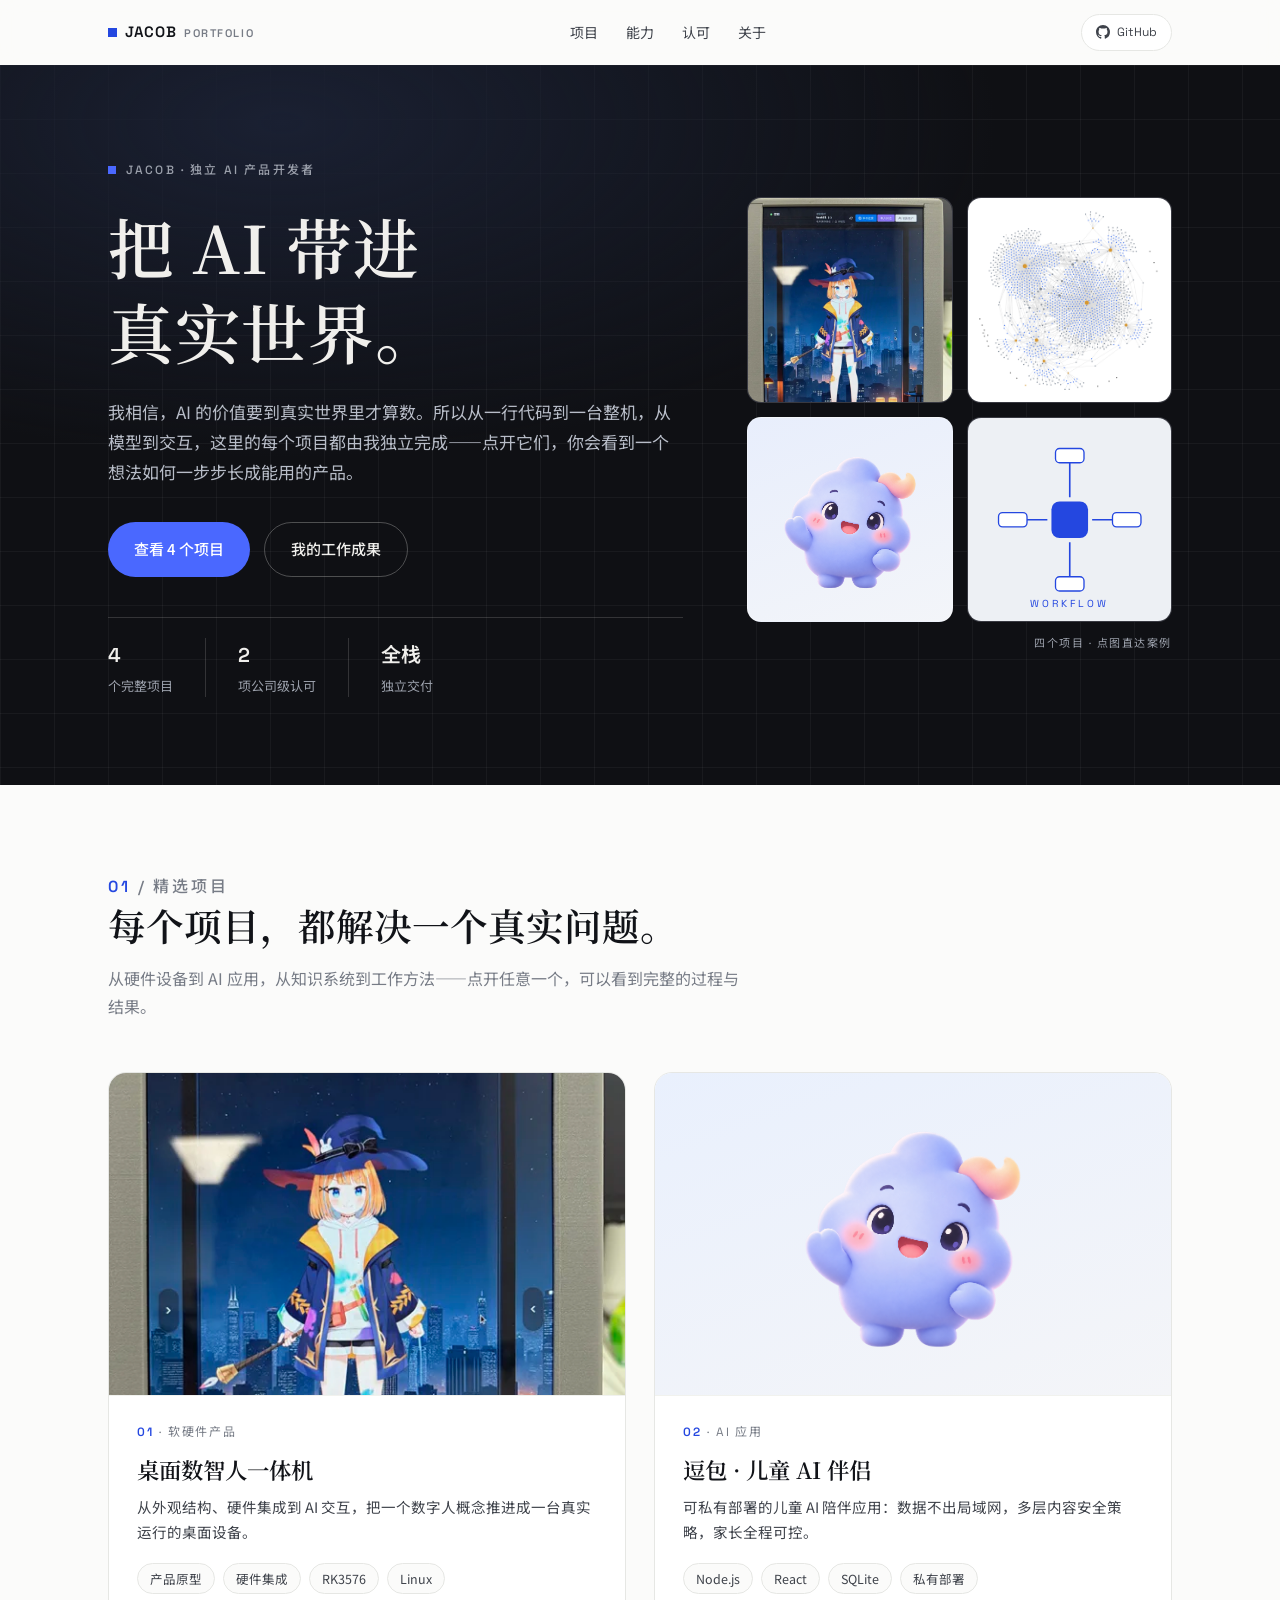
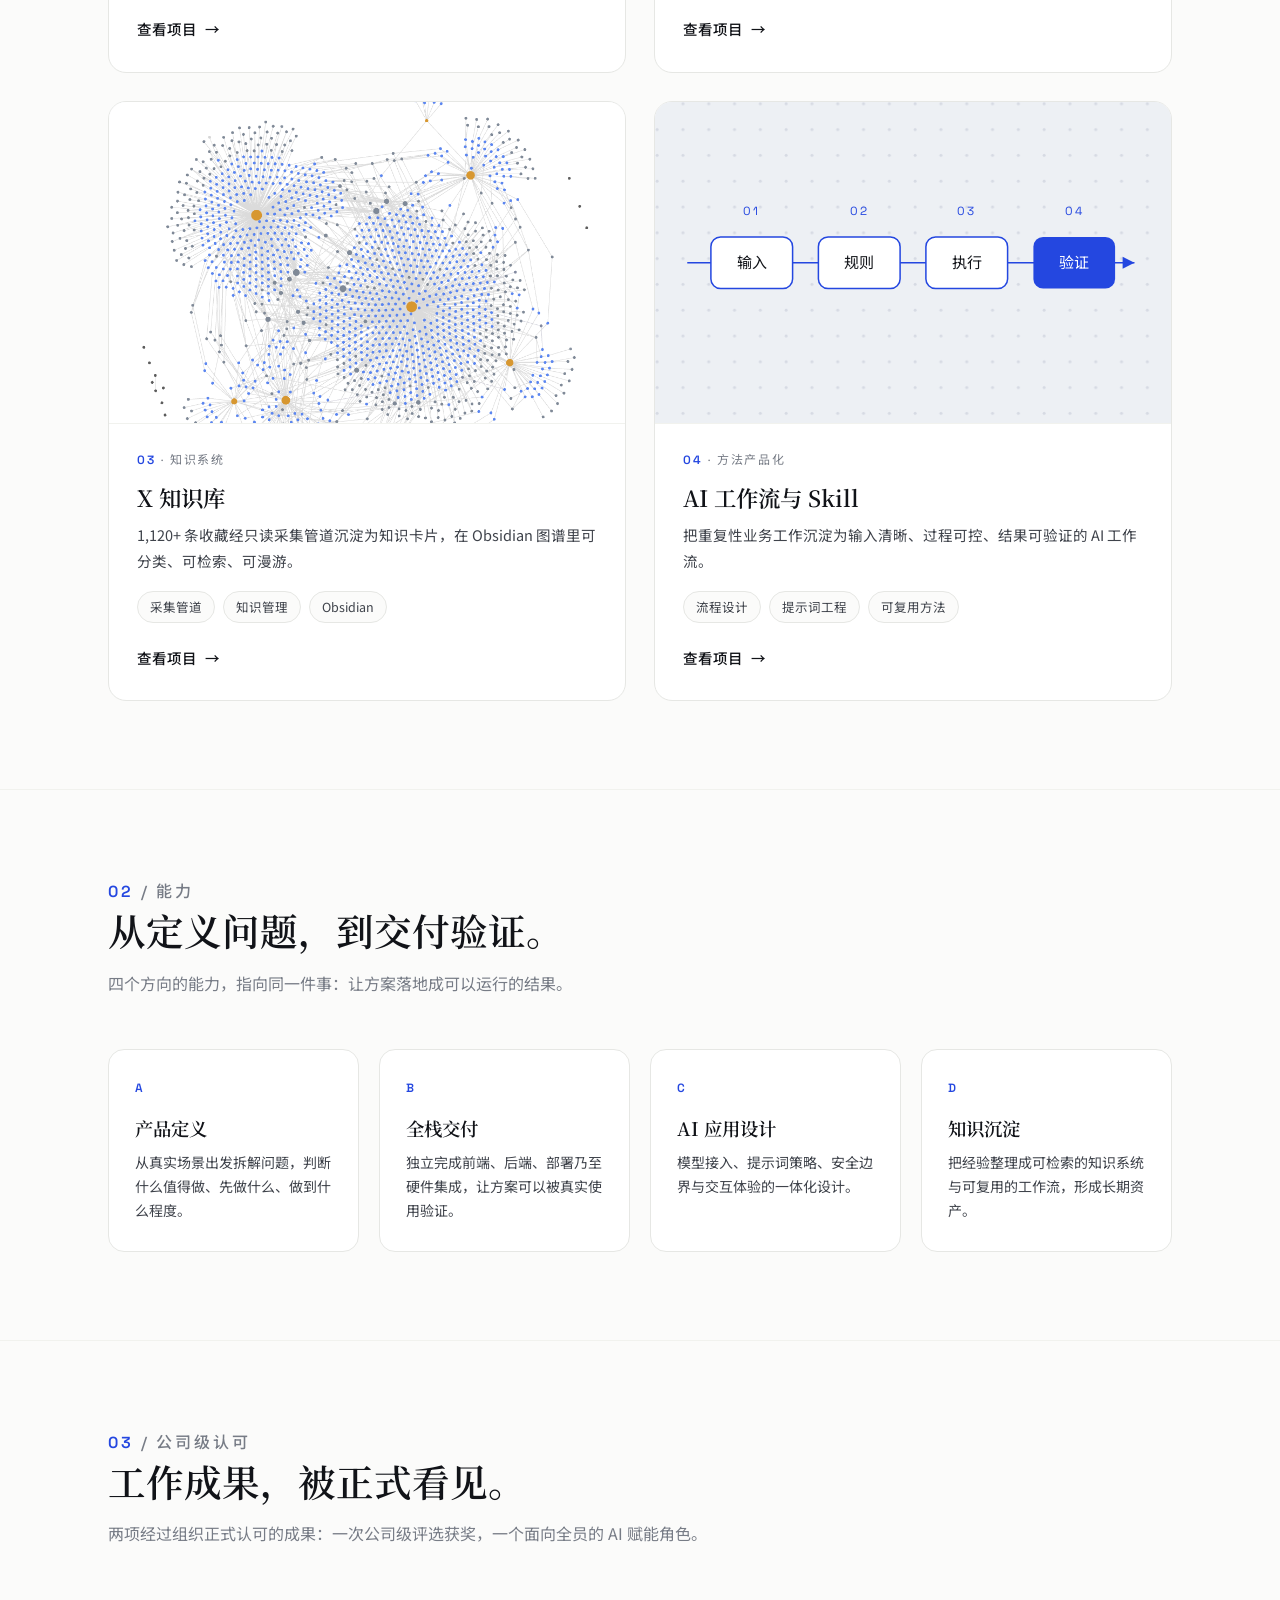
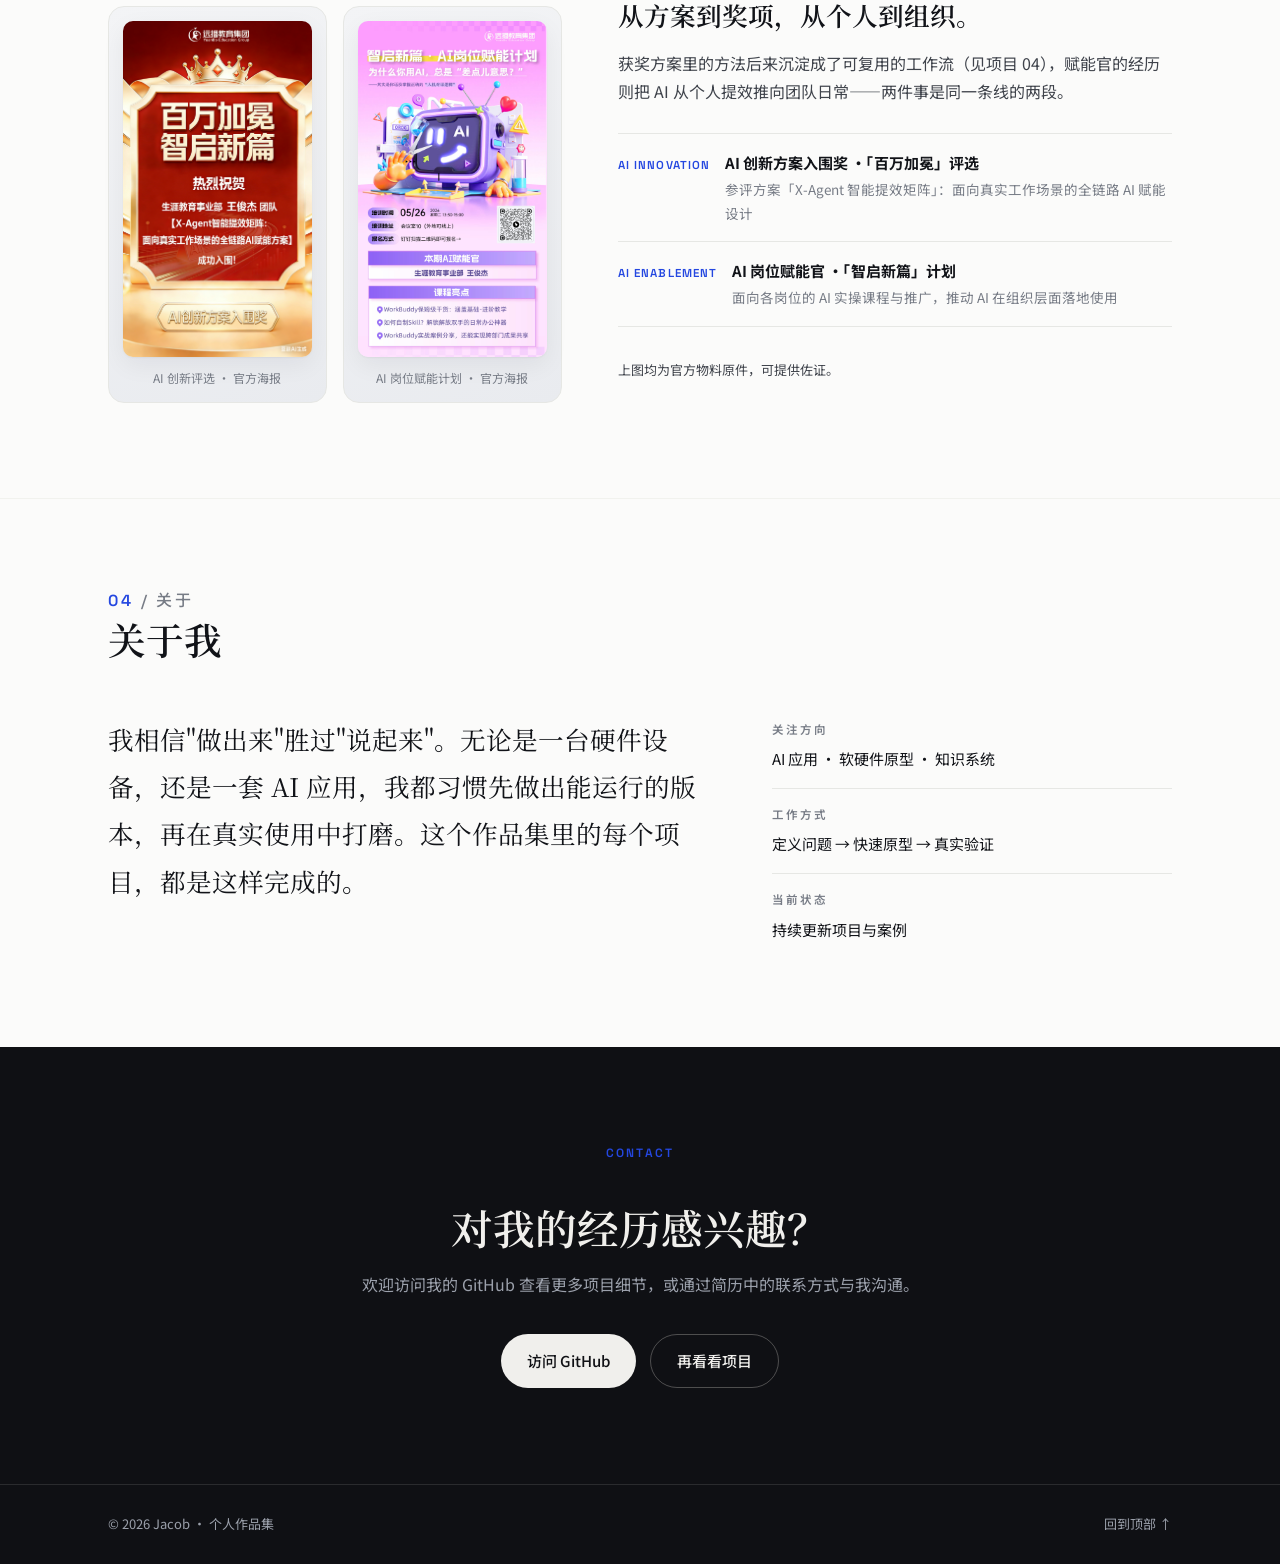
==== commit 935628df: "Redesign: engineering blue palette, dark hero, 2x2 project grid, rename to X 知识库" ====
--- a/index.html
+++ b/index.html
@@ -3,182 +3,315 @@
   <head>
     <meta charset="utf-8">
     <meta name="viewport" content="width=device-width, initial-scale=1">
-    <meta name="description" content="JACOB 的个人作品集：AI 应用、软硬件原型、知识系统与工作成果。">
-    <title>JACOB / Portfolio</title>
+    <meta name="description" content="Jacob 的个人作品集：4 个独立完成的 AI 项目，覆盖软件、硬件、知识系统与工作流，附完整过程与可验证的结果。">
+    <meta name="theme-color" content="#0f1014">
+    <title>Jacob · 个人作品集</title>
+    <link rel="icon" href="data:image/svg+xml,%3Csvg xmlns='http://www.w3.org/2000/svg' viewBox='0 0 16 16'%3E%3Crect x='3' y='3' width='10' height='10' fill='%232447e0'/%3E%3C/svg%3E">
     <link rel="preconnect" href="https://fonts.googleapis.com">
     <link rel="preconnect" href="https://fonts.gstatic.com" crossorigin>
-    <link href="https://fonts.googleapis.com/css2?family=Noto+Serif+SC:wght@400;500;600;700&family=Noto+Sans+SC:wght@300;400;500;600;700&family=Space+Grotesk:wght@400;500;600;700&display=swap" rel="stylesheet">
-    <link rel="stylesheet" href="styles.css?v=6">
+    <link href="https://fonts.googleapis.com/css2?family=Noto+Serif+SC:wght@500;600;700&family=Noto+Sans+SC:wght@400;500;600&family=Space+Grotesk:wght@400;500;600&display=swap" rel="stylesheet">
+    <link rel="stylesheet" href="styles.css?v=10">
   </head>
   <body>
-    <div class="site-shell">
-      <header class="site-header">
-        <a class="brand" href="#top">
-          <span class="brand-seal">杰</span>
-          <span class="brand-text">JACOB<span> / </span>PORTFOLIO</span>
+    <header class="site-header">
+      <div class="wrap header-inner">
+        <a class="brand" href="#top" aria-label="返回顶部">
+          <span class="brand-name">JACOB</span>
+          <span class="brand-sub">PORTFOLIO</span>
         </a>
         <nav class="nav" aria-label="主导航">
-          <a href="#work">案例</a>
+          <a href="#work">项目</a>
           <a href="#capabilities">能力</a>
-          <a href="#recognition">履历</a>
+          <a href="#recognition">认可</a>
           <a href="#about">关于</a>
         </nav>
-        <div class="header-meta"><span class="status-dot"></span>2026</div>
-      </header>
-
-      <main>
-        <!-- ======================== HERO ======================== -->
-        <section class="hero" id="top">
-          <p class="hero-eyebrow">JACOB / AI &amp; PRODUCT PRACTICE</p>
-          <h1>把复杂的事情，<br><span class="accent">做成可以被理解的成果。</span></h1>
-          <p class="hero-lead">软硬件原型、AI 应用、知识系统与真实工作成果。从理解问题到交付验证，记录每一个项目从想法到落地的完整过程。</p>
-          <div class="hero-actions">
-            <a class="button primary" href="#work">浏览案例</a>
-            <a class="inline-link" href="#about">了解我的工作方式</a>
-          </div>
-          <div class="hero-signature">
-            <div><span>Focus</span><strong>硬件 · AI · 知识 · 交付</strong></div>
-            <div><span>Approach</span><strong>理解 → 原型 → 验证</strong></div>
-          </div>
-        </section>
-
-        <!-- ======================== 精选案例 ======================== -->
-        <section class="section" id="work">
-          <div class="section-heading">
-            <p class="label">01 / SELECTED CASES</p>
-            <h2>每个案例，都从一个真实问题开始。</h2>
-            <p>用产品、系统和工作成果，呈现我如何理解问题、组织材料并推进落地。</p>
-          </div>
-
-          <div class="case-list">
-
-            <!-- 01 桌面数智人 -->
-            <a class="case-row" href="cases/desktop-digital-human.html">
-              <div>
-                <span class="case-row-number">01 / PRODUCT PRACTICE</span>
+        <a class="header-gh" href="https://github.com/qiebo" target="_blank" rel="noopener">
+          <svg viewBox="0 0 16 16" aria-hidden="true"><path d="M8 0C3.58 0 0 3.58 0 8c0 3.54 2.29 6.53 5.47 7.59.4.07.55-.17.55-.38 0-.19-.01-.82-.01-1.49-2.01.37-2.53-.49-2.69-.94-.09-.23-.48-.94-.82-1.13-.28-.15-.68-.52-.01-.53.63-.01 1.08.58 1.23.82.72 1.21 1.87.87 2.33.66.07-.52.28-.87.51-1.07-1.78-.2-3.64-.89-3.64-3.95 0-.87.31-1.59.82-2.15-.08-.2-.36-1.02.08-2.12 0 0 .67-.21 2.2.82.64-.18 1.32-.27 2-.27s1.36.09 2 .27c1.53-1.04 2.2-.82 2.2-.82.44 1.1.16 1.92.08 2.12.51.56.82 1.27.82 2.15 0 3.07-1.87 3.75-3.65 3.95.29.25.54.73.54 1.48 0 1.07-.01 1.93-.01 2.2 0 .21.15.46.55.38A8.01 8.01 0 0 0 16 8c0-4.42-3.58-8-8-8Z"/></svg>
+          GitHub
+        </a>
+      </div>
+    </header>
+
+    <main id="top">
+      <!-- ============ Hero ============ -->
+      <section class="hero-band">
+        <div class="hero wrap">
+          <div class="hero-copy">
+            <p class="eyebrow">Jacob · 独立 AI 产品开发者</p>
+            <h1>把 AI 带进<br>真实世界。</h1>
+            <p class="hero-lead">我相信，AI 的价值要到真实世界里才算数。所以从一行代码到一台整机，从模型到交互，这里的每个项目都由我独立完成——点开它们，你会看到一个想法如何一步步长成能用的产品。</p>
+            <div class="hero-actions">
+              <a class="btn" href="#work">查看 4 个项目</a>
+              <a class="btn-ghost" href="#recognition">我的工作成果</a>
+            </div>
+            <ul class="hero-facts">
+              <li><b>4</b><span>个完整项目</span></li>
+              <li><b>2</b><span>项公司级认可</span></li>
+              <li><b>全栈</b><span>独立交付</span></li>
+            </ul>
+          </div>
+          <div class="hero-side">
+            <div class="hero-tiles" aria-label="项目速览">
+              <a class="tile" href="cases/desktop-digital-human.html">
+                <img src="assets/desktop-digital-human/runtime-avatar.png" alt="桌面数智人一体机运行实拍" width="540" height="720" fetchpriority="high">
+              </a>
+              <a class="tile" href="cases/x-bookmarks.html">
+                <img src="assets/x-bookmarks/graph-view.png" alt="X 知识库的 Obsidian 图谱视图" loading="lazy">
+              </a>
+              <a class="tile tile-soft" href="cases/child-ai-companion.html">
+                <img src="assets/child-ai-companion/mascot.png" alt="逗包 · 儿童 AI 伴侣吉祥物" loading="lazy">
+              </a>
+              <a class="tile" href="cases/ai-workflows.html">
+                <svg viewBox="0 0 200 200" preserveAspectRatio="xMidYMid slice" role="img" aria-label="AI 工作流示意图">
+                  <rect width="200" height="200" fill="#edf0f4"/>
+                  <path d="M100 44 V78 M156 100 H122 M100 156 V122 M44 100 H78" stroke="#2447e0" stroke-width="1.6"/>
+                  <rect x="82" y="82" width="36" height="36" rx="8" fill="#2447e0"/>
+                  <rect x="86" y="30" width="28" height="14" rx="4" fill="#ffffff" stroke="#2447e0" stroke-width="1.3"/>
+                  <rect x="142" y="93" width="28" height="14" rx="4" fill="#ffffff" stroke="#2447e0" stroke-width="1.3"/>
+                  <rect x="86" y="156" width="28" height="14" rx="4" fill="#ffffff" stroke="#2447e0" stroke-width="1.3"/>
+                  <rect x="30" y="93" width="28" height="14" rx="4" fill="#ffffff" stroke="#2447e0" stroke-width="1.3"/>
+                  <text x="100" y="186" text-anchor="middle" font-family="Space Grotesk, monospace" font-size="10" letter-spacing="3" fill="#2447e0">WORKFLOW</text>
+                </svg>
+              </a>
+            </div>
+            <p class="hero-tiles-cap">四个项目 · 点图直达案例</p>
+          </div>
+        </div>
+      </section>
+
+      <!-- ============ 精选项目 ============ -->
+      <section class="section" id="work">
+        <div class="wrap">
+          <div class="section-head">
+            <p class="label"><b>01</b> / 精选项目</p>
+            <h2>每个项目，都解决一个真实问题。</h2>
+            <p>从硬件设备到 AI 应用，从知识系统到工作方法——点开任意一个，可以看到完整的过程与结果。</p>
+          </div>
+
+          <div class="work-list">
+
+            <a class="work-card" href="cases/desktop-digital-human.html">
+              <div class="work-media">
+                <img src="assets/desktop-digital-human/runtime-avatar.png" alt="桌面数智人一体机运行界面" loading="lazy">
+              </div>
+              <div class="work-body">
+                <span class="work-index"><b>01</b> · 软硬件产品</span>
                 <h3>桌面数智人一体机</h3>
-                <p>从外观、结构、硬件集成到 AI 交互，把一个桌面数字人想法推进成可以运行的真实设备。</p>
-                <ul class="case-row-tags">
-                  <li>软硬件协同</li>
+                <p>从外观结构、硬件集成到 AI 交互，把一个数字人概念推进成一台真实运行的桌面设备。</p>
+                <ul class="work-tags">
                   <li>产品原型</li>
-                  <li>Vibe Coding</li>
+                  <li>硬件集成</li>
+                  <li>RK3576</li>
+                  <li>Linux</li>
                 </ul>
-                <span class="case-row-link">查看案例</span>
-              </div>
-              <div class="case-row-thumb">
-                <img src="assets/desktop-digital-human/runtime-avatar.png" alt="桌面数智人一体机运行界面" loading="lazy">
+                <span class="work-link">查看项目 <span class="arr">→</span></span>
               </div>
             </a>
 
-            <!-- 02 逗包 -->
-            <a class="case-row" href="cases/child-ai-companion.html">
-              <div>
-                <span class="case-row-number">02 / AI APPLICATION</span>
+            <a class="work-card" href="cases/child-ai-companion.html">
+              <div class="work-media soft">
+                <img src="assets/child-ai-companion/mascot.png" alt="逗包吉祥物：一朵微笑的云" loading="lazy">
+              </div>
+              <div class="work-body">
+                <span class="work-index"><b>02</b> · AI 应用</span>
                 <h3>逗包 · 儿童 AI 伴侣</h3>
-                <p>可私有部署的低刺激 AI 陪伴助手。面向儿童的学习、提问、图片作业辅导与日常聊天。数据不出局域网，支持 Android App、浏览器与 PWA。</p>
-                <ul class="case-row-tags">
-                  <li>Node.js + React</li>
-                  <li>OpenAI-compatible</li>
+                <p>可私有部署的儿童 AI 陪伴应用：数据不出局域网，多层内容安全策略，家长全程可控。</p>
+                <ul class="work-tags">
+                  <li>Node.js</li>
+                  <li>React</li>
+                  <li>SQLite</li>
                   <li>私有部署</li>
-                  <li>儿童安全</li>
                 </ul>
-                <span class="case-row-link">查看案例</span>
-              </div>
-              <div class="case-row-thumb app">
-                <img src="assets/child-ai-companion/android-home-new-conversation.png" alt="逗包 App 主界面" loading="lazy">
+                <span class="work-link">查看项目 <span class="arr">→</span></span>
               </div>
             </a>
 
-            <!-- 03 X书签 -->
-            <a class="case-row" href="cases/x-bookmarks.html">
-              <div>
-                <span class="case-row-number">03 / KNOWLEDGE SYSTEM</span>
-                <h3>X 书签知识库</h3>
-                <p>把长期收藏转化为可分类、可检索、可再次使用的个人知识系统。</p>
-                <span class="case-row-link">查看案例</span>
+            <a class="work-card" href="cases/x-bookmarks.html">
+              <div class="work-media">
+                <img src="assets/x-bookmarks/graph-view.png" alt="X 知识库的 Obsidian 图谱：主题、作者与卡片构成的网络" loading="lazy">
+              </div>
+              <div class="work-body">
+                <span class="work-index"><b>03</b> · 知识系统</span>
+                <h3>X 知识库</h3>
+                <p>1,120+ 条收藏经只读采集管道沉淀为知识卡片，在 Obsidian 图谱里可分类、可检索、可漫游。</p>
+                <ul class="work-tags">
+                  <li>采集管道</li>
+                  <li>知识管理</li>
+                  <li>Obsidian</li>
+                </ul>
+                <span class="work-link">查看项目 <span class="arr">→</span></span>
               </div>
             </a>
 
-            <!-- 04 AI工作流 -->
-            <a class="case-row" href="cases/ai-workflows.html">
-              <div>
-                <span class="case-row-number">04 / WORKFLOW DESIGN</span>
+            <a class="work-card" href="cases/ai-workflows.html">
+              <div class="work-media">
+                <svg viewBox="0 0 480 300" preserveAspectRatio="xMidYMid slice" role="img" aria-label="工作流示意图：输入、规则、执行、验证">
+                  <defs>
+                    <pattern id="wf-dots" width="24" height="24" patternUnits="userSpaceOnUse">
+                      <circle cx="2" cy="2" r="1.4" fill="#d6dae3"/>
+                    </pattern>
+                  </defs>
+                  <rect width="480" height="300" fill="#edf0f4"/>
+                  <rect width="480" height="300" fill="url(#wf-dots)"/>
+                  <path d="M30 150 H446" stroke="#2447e0" stroke-width="1.6"/>
+                  <path d="M446 150 l-11 -5.5 v11 Z" fill="#2447e0"/>
+                  <g font-family="Space Grotesk, monospace" font-size="11" letter-spacing="2" fill="#2447e0" text-anchor="middle">
+                    <text x="90" y="106">01</text>
+                    <text x="190" y="106">02</text>
+                    <text x="290" y="106">03</text>
+                    <text x="390" y="106">04</text>
+                  </g>
+                  <g font-family="Noto Sans SC, sans-serif" font-size="14" text-anchor="middle">
+                    <rect x="52" y="126" width="76" height="48" rx="9" fill="#ffffff" stroke="#2447e0" stroke-width="1.4"/>
+                    <text x="90" y="155" fill="#111318">输入</text>
+                    <rect x="152" y="126" width="76" height="48" rx="9" fill="#ffffff" stroke="#2447e0" stroke-width="1.4"/>
+                    <text x="190" y="155" fill="#111318">规则</text>
+                    <rect x="252" y="126" width="76" height="48" rx="9" fill="#ffffff" stroke="#2447e0" stroke-width="1.4"/>
+                    <text x="290" y="155" fill="#111318">执行</text>
+                    <rect x="352" y="126" width="76" height="48" rx="9" fill="#2447e0"/>
+                    <text x="390" y="155" fill="#ffffff">验证</text>
+                  </g>
+                </svg>
+              </div>
+              <div class="work-body">
+                <span class="work-index"><b>04</b> · 方法产品化</span>
                 <h3>AI 工作流与 Skill</h3>
-                <p>围绕真实工作场景，把重复流程整理成可复用、可验证的方法。</p>
-                <span class="case-row-link">查看案例</span>
+                <p>把重复性业务工作沉淀为输入清晰、过程可控、结果可验证的 AI 工作流。</p>
+                <ul class="work-tags">
+                  <li>流程设计</li>
+                  <li>提示词工程</li>
+                  <li>可复用方法</li>
+                </ul>
+                <span class="work-link">查看项目 <span class="arr">→</span></span>
               </div>
             </a>
 
-            <!-- 05 履历 -->
-            <a class="case-row" href="cases/recognition.html">
-              <div>
-                <span class="case-row-number">05 / PROFESSIONAL RECORD</span>
-                <h3>履历与工作成果</h3>
-                <p>公司评选、AI 赋能实践和正式工作成果，作为履历证据被单独记录。</p>
-                <span class="case-row-link">查看履历</span>
-              </div>
-            </a>
-
-          </div>
-        </section>
-
-        <!-- ======================== 能力矩阵 ======================== -->
-        <section class="section" id="capabilities">
-          <div class="section-heading">
-            <p class="label">02 / CAPABILITY MAP</p>
-            <h2>四个入口，指向同一种工作方式。</h2>
-            <p>理解问题，组织信息，做出原型，留下可验证的结果。</p>
-          </div>
-          <div class="capability-section">
-            <div class="capability-grid">
-              <div class="capability"><span class="case-number">A</span><strong>理解硬件</strong><p>从外壳、主板、屏幕、音频、电池和散热看到产品如何真正运行。</p></div>
-              <div class="capability"><span class="case-number">B</span><strong>组织知识</strong><p>把分散收藏、文档与经验整理成有结构的检索系统。</p></div>
-              <div class="capability"><span class="case-number">C</span><strong>设计工作流</strong><p>把重复性工作变成输入清晰、过程可控、结果可交接的工具。</p></div>
-              <div class="capability"><span class="case-number">D</span><strong>表达成果</strong><p>让复杂项目在页面、演示、履历和证据中被快速理解。</p></div>
-            </div>
-          </div>
-        </section>
-
-        <!-- ======================== 履历预览 ======================== -->
-        <section class="section" id="recognition">
-          <div class="section-heading">
-            <p class="label">03 / PROFESSIONAL RECORD</p>
-            <h2>海报在这里代表履历，不是视觉练习。</h2>
-            <p>把评选名称、成果背景和组织反馈放在一起，招聘者才能看见它的分量。</p>
-          </div>
-          <div class="record-preview">
-            <div class="record-thumb">
-              <img src="assets/recognition/ai-innovation-award.jpg" alt="百万加冕 AI 评选获奖海报" loading="lazy">
-            </div>
-            <div class="record-copy">
-              <h3>工作成果被正式评选、被组织看见。</h3>
-              <p>这里收录公司评选获奖海报与 AI 岗位赋能相关材料，并将它们放回真实工作背景中呈现。后续会继续补充时间、个人贡献与关联项目。</p>
-              <a class="button" href="cases/recognition.html">打开履历记录</a>
-            </div>
-          </div>
-        </section>
-
-        <!-- ======================== 关于 ======================== -->
-        <section class="section" id="about">
-          <div class="section-heading">
-            <p class="label">04 / ABOUT</p>
-            <h2>我关心的不只是把东西做出来，也关心它能不能被理解和复用。</h2>
+          </div>
+        </div>
+      </section>
+
+      <!-- ============ 能力 ============ -->
+      <section class="section" id="capabilities">
+        <div class="wrap">
+          <div class="section-head">
+            <p class="label"><b>02</b> / 能力</p>
+            <h2>从定义问题，到交付验证。</h2>
+            <p>四个方向的能力，指向同一件事：让方案落地成可以运行的结果。</p>
+          </div>
+          <div class="cap-grid">
+            <div class="cap-card">
+              <span class="num">A</span>
+              <h3>产品定义</h3>
+              <p>从真实场景出发拆解问题，判断什么值得做、先做什么、做到什么程度。</p>
+            </div>
+            <div class="cap-card">
+              <span class="num">B</span>
+              <h3>全栈交付</h3>
+              <p>独立完成前端、后端、部署乃至硬件集成，让方案可以被真实使用验证。</p>
+            </div>
+            <div class="cap-card">
+              <span class="num">C</span>
+              <h3>AI 应用设计</h3>
+              <p>模型接入、提示词策略、安全边界与交互体验的一体化设计。</p>
+            </div>
+            <div class="cap-card">
+              <span class="num">D</span>
+              <h3>知识沉淀</h3>
+              <p>把经验整理成可检索的知识系统与可复用的工作流，形成长期资产。</p>
+            </div>
+          </div>
+        </div>
+      </section>
+
+      <!-- ============ 认可 ============ -->
+      <section class="section" id="recognition">
+        <div class="wrap">
+          <div class="section-head">
+            <p class="label"><b>03</b> / 公司级认可</p>
+            <h2>工作成果，被正式看见。</h2>
+            <p>两项经过组织正式认可的成果：一次公司级评选获奖，一个面向全员的 AI 赋能角色。</p>
+          </div>
+          <div class="recog-grid">
+            <div class="recog-posters">
+              <figure>
+                <img src="assets/recognition/ai-innovation-award.jpg" alt="百万加冕 AI 评选获奖海报" loading="lazy">
+                <figcaption>AI 创新评选 · 官方海报</figcaption>
+              </figure>
+              <figure>
+                <img src="assets/recognition/ai-enablement-plan.jpg" alt="智启新篇 AI 岗位赋能计划海报" loading="lazy">
+                <figcaption>AI 岗位赋能计划 · 官方海报</figcaption>
+              </figure>
+            </div>
+            <div class="recog-copy">
+              <h3>从方案到奖项，从个人到组织。</h3>
+              <p>获奖方案里的方法后来沉淀成了可复用的工作流（见项目 04），赋能官的经历则把 AI 从个人提效推向团队日常——两件事是同一条线的两段。</p>
+              <ul class="recog-list">
+                <li>
+                  <span class="yr">AI Innovation</span>
+                  <div>
+                    <b>AI 创新方案入围奖 ·「百万加冕」评选</b>
+                    <span>参评方案「X-Agent 智能提效矩阵」：面向真实工作场景的全链路 AI 赋能设计</span>
+                  </div>
+                </li>
+                <li>
+                  <span class="yr">AI Enablement</span>
+                  <div>
+                    <b>AI 岗位赋能官 ·「智启新篇」计划</b>
+                    <span>面向各岗位的 AI 实操课程与推广，推动 AI 在组织层面落地使用</span>
+                  </div>
+                </li>
+              </ul>
+              <p class="recog-note">上图均为官方物料原件，可提供佐证。</p>
+            </div>
+          </div>
+        </div>
+      </section>
+
+      <!-- ============ 关于 ============ -->
+      <section class="section" id="about">
+        <div class="wrap">
+          <div class="section-head">
+            <p class="label"><b>04</b> / 关于</p>
+            <h2>关于我</h2>
           </div>
           <div class="about-grid">
-            <p class="about-lead">理解问题，组织信息，做出原型，留下证据。</p>
-            <div class="about-col">
-              <p class="about-note"><strong>工作重点</strong>AI 应用、软硬件原型、知识系统、业务工作流与内容交付。</p>
-              <p class="about-note"><strong>下一步</strong>继续补充 X 书签知识库的界面材料，以及精选 Skill 的实际使用案例。</p>
-            </div>
-          </div>
-        </section>
-      </main>
-
-      <footer class="footer">
-        <span>JACOB / PORTFOLIO <span data-year></span></span>
-        <span>AI · PRODUCT · PRACTICE</span>
-      </footer>
+            <p class="about-main">我相信"做出来"胜过"说起来"。无论是一台硬件设备，还是一套 AI 应用，我都习惯先做出能运行的版本，再在真实使用中打磨。这个作品集里的每个项目，都是这样完成的。</p>
+            <ul class="about-facts">
+              <li><b>关注方向</b><span>AI 应用 · 软硬件原型 · 知识系统</span></li>
+              <li><b>工作方式</b><span>定义问题 → 快速原型 → 真实验证</span></li>
+              <li><b>当前状态</b><span>持续更新项目与案例</span></li>
+            </ul>
+          </div>
+        </div>
+      </section>
+
+      <!-- ============ 联系 CTA ============ -->
+      <section class="cta-band">
+        <div class="wrap">
+          <p class="label"><b>Contact</b></p>
+          <h2>对我的经历感兴趣？</h2>
+          <p>欢迎访问我的 GitHub 查看更多项目细节，或通过简历中的联系方式与我沟通。</p>
+          <div class="cta-actions">
+            <a class="btn" href="https://github.com/qiebo" target="_blank" rel="noopener">访问 GitHub</a>
+            <a class="btn-ghost" href="#work">再看看项目</a>
+          </div>
+        </div>
+      </section>
+    </main>
+
+    <footer class="footer">
+      <div class="wrap">
+        <span>© <span data-year>2026</span> Jacob · 个人作品集</span>
+        <a class="top-link" href="#top">回到顶部 ↑</a>
+      </div>
+    </footer>
+
+    <div class="lightbox" role="dialog" aria-modal="true" aria-label="查看大图">
+      <button class="lb-close" aria-label="关闭">✕</button>
+      <img alt="">
+      <p class="lb-cap"></p>
     </div>
+
     <script src="script.js"></script>
   </body>
 </html>
--- a/styles.css
+++ b/styles.css
@@ -1,798 +1,1059 @@
 /* ============================================================
-   JACOB PORTFOLIO — v6
-   排版主导 · 小图点缀 · 大量留白 · 大小穿插
+   JACOB / Portfolio — 现代工程设计系统
+   净白纸面 + 石墨文字 + 工程蓝。内容为主角，装饰让位。
    ============================================================ */
 
 :root {
-  --paper: #f7f5f0;
-  --paper-2: #efede6;
-  --surface: #fdfcf9;
-  --ink: #161616;
-  --ink-2: #2a2a28;
-  --muted: #71716a;
-  --line: #dddad2;
-  --line-soft: #e8e5dd;
-  --indigo: #1e3a5f;
-  --indigo-soft: #c8d4e0;
-  --gold: #8a6d1f;
-  --gold-soft: #c4a968;
-  --radius: 10px;
-  --shadow: 0 1px 3px rgba(0,0,0,0.04);
-  --shadow-hover: 0 4px 16px rgba(0,0,0,0.07);
-  --serif: "Noto Serif SC", "Source Han Serif SC", "Songti SC", serif;
-  --sans: "Noto Sans SC", "Source Han Sans SC", "PingFang SC", "Microsoft YaHei", sans-serif;
-  --mono: "Space Grotesk", "Inter", monospace;
-}
-
-* { box-sizing: border-box; }
-html { scroll-behavior: smooth; }
+  /* 色彩 */
+  --bg: #fbfbfa;
+  --surface: #ffffff;
+  --ink: #111318;
+  --ink-2: #3f434b;
+  --muted: #777c86;
+  --line: #e6e7e4;
+  --line-soft: #f1f2ee;
+  --accent: #2447e0;
+  --accent-bright: #4a68ff;
+  --dark: #0f1014;
+  --dark-text: #f0efec;
+  --dark-muted: #9ba0ab;
+
+  /* 字体 */
+  --serif: "Noto Serif SC", "Songti SC", "STSong", serif;
+  --sans: "Noto Sans SC", "PingFang SC", "Microsoft YaHei", sans-serif;
+  --mono: "Space Grotesk", "Noto Sans SC", monospace;
+
+  /* 布局 */
+  --max: 1120px;
+  --radius: 16px;
+  --radius-sm: 10px;
+  --shadow: 0 1px 2px rgba(23, 24, 28, 0.04), 0 8px 24px rgba(23, 24, 28, 0.06);
+  --shadow-lg: 0 2px 4px rgba(23, 24, 28, 0.05), 0 16px 48px rgba(23, 24, 28, 0.1);
+}
+
+/* ---------- 基础 ---------- */
+*, *::before, *::after { box-sizing: border-box; }
+
+html {
+  scroll-behavior: smooth;
+  scroll-padding-top: 84px;
+  -webkit-text-size-adjust: 100%;
+}
+
 body {
   margin: 0;
-  background: var(--paper);
+  background: var(--bg);
   color: var(--ink);
   font-family: var(--sans);
+  font-size: 16px;
+  line-height: 1.75;
+  -webkit-font-smoothing: antialiased;
+  text-rendering: optimizeLegibility;
+}
+
+::selection { background: rgba(36, 71, 224, 0.14); }
+
+img { display: block; max-width: 100%; }
+
+a { color: inherit; text-decoration: none; }
+
+h1, h2, h3, h4 { font-family: var(--serif); font-weight: 600; line-height: 1.3; }
+
+:focus-visible {
+  outline: 2px solid var(--accent);
+  outline-offset: 3px;
+  border-radius: 2px;
+}
+
+.wrap {
+  max-width: var(--max);
+  margin: 0 auto;
+  padding: 0 28px;
+}
+
+/* ---------- 页眉 ---------- */
+.site-header {
+  position: sticky;
+  top: 0;
+  z-index: 50;
+  background: rgba(251, 251, 250, 0.86);
+  backdrop-filter: blur(12px);
+  -webkit-backdrop-filter: blur(12px);
+  border-bottom: 1px solid transparent;
+  transition: border-color 240ms ease;
+}
+.site-header.scrolled { border-bottom-color: var(--line); }
+
+.header-inner {
+  display: flex;
+  align-items: center;
+  justify-content: space-between;
+  gap: 24px;
+  height: 64px;
+}
+
+.brand {
+  display: inline-flex;
+  align-items: baseline;
+  gap: 8px;
+  font-family: var(--mono);
+  font-weight: 600;
+  letter-spacing: 0.04em;
+}
+.brand::before {
+  content: "";
+  width: 9px;
+  height: 9px;
+  background: var(--accent);
+  align-self: center;
+}
+.brand-name { font-size: 15px; }
+.brand-sub { font-size: 11px; color: var(--muted); letter-spacing: 0.14em; }
+
+.nav { display: flex; gap: 28px; }
+.nav a {
   font-size: 14px;
-  line-height: 1.8;
-  -webkit-font-smoothing: antialiased;
-}
-
-/* ---- 宣纸颗粒 ---- */
-body::after {
+  color: var(--ink-2);
+  transition: color 180ms ease;
+}
+.nav a:hover { color: var(--accent); }
+
+.header-gh {
+  display: inline-flex;
+  align-items: center;
+  gap: 7px;
+  padding: 7px 14px;
+  border: 1px solid var(--line);
+  border-radius: 999px;
+  font-family: var(--mono);
+  font-size: 12px;
+  color: var(--ink-2);
+  background: var(--surface);
+  transition: border-color 180ms ease, color 180ms ease;
+}
+.header-gh:hover { border-color: var(--ink); color: var(--ink); }
+.header-gh svg { width: 14px; height: 14px; fill: currentColor; }
+
+/* ---------- 首页 Hero（深色工程带） ---------- */
+.hero-band {
+  background:
+    radial-gradient(ellipse 90% 75% at 22% 8%, #1a2032 0%, rgba(15, 16, 20, 0) 62%),
+    linear-gradient(rgba(255, 255, 255, 0.045) 1px, transparent 1px),
+    linear-gradient(90deg, rgba(255, 255, 255, 0.045) 1px, transparent 1px),
+    var(--dark);
+  background-size: 100% 100%, 54px 54px, 54px 54px, 100% 100%;
+  color: var(--dark-text);
+}
+
+.hero {
+  display: grid;
+  grid-template-columns: 1.15fr 0.85fr;
+  gap: 64px;
+  align-items: center;
+  padding-top: 88px;
+  padding-bottom: 88px;
+}
+
+.eyebrow {
+  display: inline-flex;
+  align-items: center;
+  gap: 10px;
+  margin: 0 0 22px;
+  font-family: var(--mono);
+  font-size: 12px;
+  font-weight: 500;
+  letter-spacing: 0.18em;
+  text-transform: uppercase;
+  color: var(--muted);
+}
+.eyebrow::before {
   content: "";
-  position: fixed; inset: 0;
-  z-index: 0; pointer-events: none; opacity: 0.4;
-  background-image: url("data:image/svg+xml,%3Csvg xmlns='http://www.w3.org/2000/svg' width='200' height='200'%3E%3Cfilter id='n'%3E%3CfeTurbulence type='fractalNoise' baseFrequency='0.9' numOctaves='2' stitchTiles='stitch'/%3E%3C/filter%3E%3Crect width='200' height='200' filter='url(%23n)' opacity='0.025'/%3E%3C/svg%3E");
-}
-
-img { display: block; max-width: 100%; }
-a { color: inherit; text-decoration: none; }
-button, a { -webkit-tap-highlight-color: transparent; }
-
-.site-shell {
-  position: relative; z-index: 1;
-  width: min(920px, calc(100% - 48px));
-  margin: 0 auto;
-}
-
-/* ============ Header ============ */
-.site-header {
-  display: flex; align-items: center;
-  min-height: 56px; gap: 24px;
-}
-.brand {
-  display: flex; align-items: center; gap: 8px;
-  font-size: 11px; font-weight: 700;
-  letter-spacing: 0.14em; white-space: nowrap;
-  color: var(--ink);
-}
-.brand-seal {
-  display: inline-flex; align-items: center; justify-content: center;
-  width: 24px; height: 24px;
-  border: 1.2px solid var(--gold); border-radius: 3px;
-  color: var(--gold);
-  font-family: var(--serif); font-size: 10px; font-weight: 700; line-height: 1;
-}
-.brand-text span { color: var(--indigo); }
-.nav { display: flex; align-items: center; gap: 24px; margin-left: auto; }
-.nav a { color: var(--muted); font-size: 12px; transition: color 200ms ease; }
-.nav a:hover { color: var(--indigo); }
-.header-meta {
-  display: flex; align-items: center; gap: 6px;
-  color: var(--muted); font-size: 10px; letter-spacing: 0.08em; white-space: nowrap;
-}
-.status-dot {
-  width: 5px; height: 5px; border-radius: 50%;
-  background: var(--gold); box-shadow: 0 0 0 2px rgba(138,109,31,0.1);
-}
-
-/* ============ Hero — 纯文字 ============ */
-.hero {
-  padding: 120px 0 100px;
-  border-bottom: 1px solid var(--line);
-}
-.hero-eyebrow {
-  display: flex; align-items: center; gap: 10px;
-  margin: 0 0 28px;
-  color: var(--indigo);
-  font-size: 11px; font-weight: 700; letter-spacing: 0.16em; text-transform: uppercase;
-}
-.hero-eyebrow::before {
-  content: ""; display: block; width: 28px; height: 1px; background: var(--gold);
-}
+  width: 8px;
+  height: 8px;
+  background: var(--accent);
+}
+.hero-band .eyebrow { color: var(--dark-muted); }
+.hero-band .eyebrow::before { background: var(--accent-bright); }
+
 .hero h1 {
   margin: 0 0 24px;
-  font-family: var(--serif);
-  font-size: clamp(2.8rem, 6vw, 4.5rem);
+  font-size: clamp(2.6rem, 5.4vw, 4.1rem);
+  letter-spacing: 0.01em;
+  color: var(--dark-text);
+}
+
+.hero-lead {
+  margin: 0 0 36px;
+  max-width: 34em;
+  font-size: 17px;
+  color: #b8bdc8;
+}
+
+.hero-actions { display: flex; flex-wrap: wrap; gap: 14px; margin-bottom: 40px; }
+
+.btn {
+  display: inline-flex;
+  align-items: center;
+  gap: 8px;
+  padding: 13px 26px;
+  border-radius: 999px;
+  background: var(--ink);
+  color: #fff;
+  font-size: 15px;
+  font-weight: 500;
+  transition: transform 200ms ease, box-shadow 200ms ease, background 200ms ease;
+}
+.btn:hover { background: var(--accent); transform: translateY(-1px); box-shadow: var(--shadow-lg); }
+.hero-band .btn { background: var(--accent-bright); }
+.hero-band .btn:hover { background: #6380ff; box-shadow: 0 12px 32px rgba(74, 104, 255, 0.35); }
+
+.btn-ghost {
+  display: inline-flex;
+  align-items: center;
+  gap: 8px;
+  padding: 13px 26px;
+  border-radius: 999px;
+  border: 1px solid var(--line);
+  background: var(--surface);
+  color: var(--ink);
+  font-size: 15px;
+  font-weight: 500;
+  transition: border-color 200ms ease, transform 200ms ease;
+}
+.btn-ghost:hover { border-color: var(--ink); transform: translateY(-1px); }
+.hero-band .btn-ghost {
+  background: transparent;
+  border-color: rgba(240, 239, 236, 0.28);
+  color: var(--dark-text);
+}
+.hero-band .btn-ghost:hover { border-color: var(--dark-text); }
+
+.hero-facts {
+  display: flex;
+  flex-wrap: wrap;
+  gap: 0;
+  margin: 0;
+  padding: 20px 0 0;
+  border-top: 1px solid var(--line);
+  list-style: none;
+}
+.hero-band .hero-facts { border-top-color: rgba(240, 239, 236, 0.16); }
+.hero-facts li {
+  display: flex;
+  flex-direction: column;
+  gap: 2px;
+  padding-right: 32px;
+  margin-right: 32px;
+  border-right: 1px solid var(--line);
+}
+.hero-band .hero-facts li { border-right-color: rgba(240, 239, 236, 0.16); }
+.hero-facts li:last-child { border-right: 0; margin-right: 0; padding-right: 0; }
+.hero-facts b { font-family: var(--mono); font-size: 20px; font-weight: 600; }
+.hero-band .hero-facts b { color: var(--dark-text); }
+.hero-facts span { font-size: 13px; color: var(--muted); }
+.hero-band .hero-facts span { color: var(--dark-muted); }
+
+/* Hero 右栏：四个项目的速览拼图 */
+.hero-side {
+  display: flex;
+  flex-direction: column;
+  align-items: flex-end;
+  gap: 12px;
+  justify-self: end;
+}
+.hero-tiles {
+  display: grid;
+  grid-template-columns: 1fr 1fr;
+  gap: 14px;
+  max-width: 430px;
+}
+.tile {
+  position: relative;
+  display: grid;
+  place-items: center;
+  aspect-ratio: 1 / 1;
+  border: 1px solid rgba(255, 255, 255, 0.14);
+  border-radius: 14px;
+  background: #171922;
+  overflow: hidden;
+  transition: transform 220ms ease, box-shadow 220ms ease, border-color 220ms ease;
+}
+.tile:hover {
+  transform: translateY(-3px);
+  box-shadow: 0 18px 48px rgba(0, 0, 0, 0.45);
+  border-color: rgba(255, 255, 255, 0.34);
+}
+.tile img { width: 100%; height: 100%; object-fit: cover; }
+.tile.tile-soft { background: linear-gradient(160deg, #e8eefc, #f3f5f9); border-color: rgba(255, 255, 255, 0.2); }
+.tile.tile-soft img { object-fit: contain; padding: 18px; }
+.tile svg { width: 100%; height: 100%; display: block; }
+.hero-tiles-cap {
+  margin: 0;
+  font-family: var(--mono);
+  font-size: 11px;
+  letter-spacing: 0.14em;
+  text-transform: uppercase;
+  color: var(--dark-muted);
+  text-align: right;
+}
+
+/* ---------- 通用节区 ---------- */
+.section { padding: 88px 0; }
+.section + .section { border-top: 1px solid var(--line-soft); }
+
+.section-head { max-width: 640px; margin-bottom: 52px; }
+.section-head h2 {
+  margin: 0 0 14px;
+  font-size: clamp(1.7rem, 3.2vw, 2.35rem);
+}
+.section-head p { margin: 0; color: var(--muted); font-size: 16px; }
+
+.label {
+  margin: 0 0 16px;
+  font-family: var(--mono);
+  font-size: 12px;
+  font-weight: 500;
+  letter-spacing: 0.18em;
+  text-transform: uppercase;
+  color: var(--muted);
+}
+.label b { color: var(--accent); font-weight: 600; }
+
+/* ---------- 项目列表（2×2 网格卡片） ---------- */
+.work-list {
+  display: grid;
+  grid-template-columns: 1fr 1fr;
+  gap: 28px;
+}
+
+.work-card {
+  display: flex;
+  flex-direction: column;
+  min-width: 0;
+  border: 1px solid var(--line);
+  border-radius: 18px;
+  background: var(--surface);
+  overflow: hidden;
+  transition: border-color 220ms ease, box-shadow 220ms ease, transform 220ms ease;
+}
+.work-card:hover {
+  border-color: #c9cdd6;
+  box-shadow: var(--shadow-lg);
+  transform: translateY(-3px);
+}
+
+/* 统一 16:10 图窗，封面收敛为内容服务 */
+.work-media {
+  aspect-ratio: 16 / 10;
+  background: linear-gradient(160deg, #f3f4f6, #e9ebef);
+  border-bottom: 1px solid var(--line-soft);
+  overflow: hidden;
+}
+.work-media img {
+  width: 100%;
+  height: 100%;
+  object-fit: cover;
+  object-position: center 30%;
+  transition: transform 500ms cubic-bezier(0.22, 0.61, 0.36, 1);
+}
+.work-card:hover .work-media img { transform: scale(1.03); }
+.work-media.soft { background: linear-gradient(160deg, #e9f0fd, #f4f5f8); }
+.work-media.soft img { object-fit: contain; padding: 24px; }
+.work-media svg { width: 100%; height: 100%; display: block; }
+
+.work-body {
+  display: flex;
+  flex-direction: column;
+  flex: 1;
+  min-width: 0;
+  padding: 26px 28px 30px;
+}
+
+.work-index {
+  margin-bottom: 12px;
+  font-family: var(--mono);
+  font-size: 12px;
+  letter-spacing: 0.16em;
+  text-transform: uppercase;
+  color: var(--muted);
+}
+.work-index b { color: var(--accent); font-weight: 600; }
+
+.work-body h3 {
+  margin: 0 0 10px;
+  font-size: 1.4rem;
+}
+.work-body > p {
+  margin: 0 0 18px;
+  color: var(--ink-2);
+  font-size: 14.5px;
+}
+
+.work-tags {
+  display: flex;
+  flex-wrap: wrap;
+  gap: 8px;
+  margin: 0 0 22px;
+  padding: 0;
+  list-style: none;
+}
+.work-tags li {
+  padding: 4px 12px;
+  border: 1px solid var(--line);
+  border-radius: 999px;
+  font-size: 12.5px;
+  color: var(--ink-2);
+  background: var(--bg);
+}
+
+.work-link {
+  display: inline-flex;
+  align-items: center;
+  gap: 8px;
+  margin-top: auto;
+  font-size: 14.5px;
+  font-weight: 500;
+  color: var(--ink);
+}
+.work-link .arr { transition: transform 200ms ease; }
+.work-card:hover .work-link .arr { transform: translateX(4px); }
+.work-card:hover .work-link { color: var(--accent); }
+
+/* ---------- 能力 ---------- */
+.cap-grid {
+  display: grid;
+  grid-template-columns: repeat(4, 1fr);
+  gap: 20px;
+}
+
+.cap-card {
+  padding: 28px 26px;
+  border: 1px solid var(--line);
+  border-radius: var(--radius);
+  background: var(--surface);
+  transition: border-color 200ms ease, transform 200ms ease, box-shadow 200ms ease;
+}
+.cap-card:hover {
+  border-color: #c9cdd6;
+  transform: translateY(-3px);
+  box-shadow: var(--shadow);
+}
+.cap-card .num {
+  display: block;
+  margin-bottom: 18px;
+  font-family: var(--mono);
+  font-size: 12px;
+  letter-spacing: 0.14em;
+  color: var(--accent);
   font-weight: 600;
-  letter-spacing: -0.04em;
-  line-height: 1.1;
-  color: var(--ink);
-}
-.hero h1 .accent { color: var(--indigo); }
-.hero-lead {
-  max-width: 440px;
-  margin: 0 0 36px;
-  color: var(--muted);
-  font-size: 15px; line-height: 1.9;
-}
-.hero-actions { display: flex; align-items: center; gap: 20px; }
-.button {
-  display: inline-flex; align-items: center; justify-content: center;
-  min-height: 36px; padding: 7px 18px;
-  border: 1px solid var(--ink); border-radius: 999px;
-  background: transparent;
-  font-size: 12px; font-weight: 600; color: var(--ink);
-  cursor: pointer; transition: all 220ms ease;
-}
-.button:hover { transform: translateY(-1px); }
-.button.primary { border-color: var(--indigo); background: var(--indigo); color: #fff; }
-.button.primary:hover { background: #152d4a; }
-.inline-link { color: var(--ink); font-size: 12px; font-weight: 600; transition: color 200ms ease; }
-.inline-link:hover { color: var(--indigo); }
-.inline-link::after { content: " →"; color: var(--gold); }
-
-.hero-signature {
-  display: flex; flex-wrap: wrap; gap: 14px 40px;
-  margin-top: 60px; padding-top: 20px;
+}
+.cap-card h3 { margin: 0 0 10px; font-size: 1.15rem; }
+.cap-card p { margin: 0; font-size: 14px; color: var(--ink-2); line-height: 1.7; }
+
+/* ---------- 认可（首页） ---------- */
+.recog-grid {
+  display: grid;
+  grid-template-columns: 0.9fr 1.1fr;
+  gap: 56px;
+  align-items: center;
+}
+
+.recog-posters { display: grid; grid-template-columns: 1fr 1fr; gap: 16px; }
+.recog-posters figure {
+  margin: 0;
+  padding: 14px;
+  border: 1px solid var(--line);
+  border-radius: var(--radius);
+  background: linear-gradient(160deg, #f3f4f6, #e9ebef);
+}
+.recog-posters img {
+  width: 100%;
+  aspect-ratio: 9 / 16;
+  object-fit: cover;
+  object-position: center top;
+  border-radius: var(--radius-sm);
+  box-shadow: var(--shadow);
+}
+
+.recog-copy h3 { margin: 0 0 16px; font-size: 1.6rem; }
+.recog-copy > p { margin: 0 0 28px; color: var(--ink-2); }
+
+.recog-list { margin: 0 0 32px; padding: 0; list-style: none; }
+.recog-list li {
+  display: flex;
+  gap: 14px;
+  padding: 16px 0;
   border-top: 1px solid var(--line);
-}
-.hero-signature span {
-  display: block; margin-bottom: 2px;
-  color: var(--muted); font-size: 9px; letter-spacing: 0.1em; text-transform: uppercase;
-}
-.hero-signature strong { font-size: 12px; font-weight: 600; }
-
-/* ============ Section ============ */
-.section { padding: 100px 0; }
-.section + .section { border-top: 1px solid var(--line); }
-
-.label {
-  display: flex; align-items: center; gap: 8px;
-  margin: 0 0 16px;
-  color: var(--indigo);
-  font-size: 10px; font-weight: 700; letter-spacing: 0.16em; text-transform: uppercase;
-}
-.label::before { content: ""; display: block; width: 20px; height: 1px; background: var(--gold); }
-
-.section-heading { margin-bottom: 56px; }
-.section-heading h2 {
+  align-items: baseline;
+}
+.recog-list li:last-child { border-bottom: 1px solid var(--line); }
+.recog-list .yr {
+  flex: 0 0 auto;
+  font-family: var(--mono);
+  font-size: 11.5px;
+  letter-spacing: 0.1em;
+  color: var(--accent);
+  font-weight: 600;
+  text-transform: uppercase;
+}
+.recog-list b { display: block; font-size: 15px; }
+.recog-list span { display: block; font-size: 13.5px; color: var(--muted); margin-top: 2px; }
+.recog-posters figcaption {
+  margin-top: 10px;
+  font-size: 12px;
+  color: var(--muted);
+  text-align: center;
+}
+.recog-note { margin: 0; font-size: 13px; color: var(--muted); }
+
+/* ---------- 关于 ---------- */
+.about-grid {
+  display: grid;
+  grid-template-columns: 1.2fr 0.8fr;
+  gap: 64px;
+  align-items: start;
+}
+.about-main {
   margin: 0;
   font-family: var(--serif);
-  font-size: clamp(1.5rem, 2.8vw, 2rem);
-  font-weight: 600; letter-spacing: -0.02em; line-height: 1.3;
+  font-size: clamp(1.25rem, 2.2vw, 1.6rem);
+  line-height: 1.85;
   color: var(--ink);
 }
-.section-heading p {
-  max-width: 400px; margin: 12px 0 0;
-  color: var(--muted); font-size: 13px;
-}
-
-/* ============ 案例列表 ============ */
-.case-list { display: flex; flex-direction: column; }
-
-/* ---- 大案例（全宽，文字左图右） ---- */
-.case-row {
-  display: grid;
-  grid-template-columns: minmax(0, 1fr) 200px;
-  gap: 40px;
-  padding: 40px 0;
-  border-bottom: 1px solid var(--line);
-  align-items: start;
-  transition: background 200ms ease;
-}
-.case-row:first-child { padding-top: 0; }
-.case-row:last-child { border-bottom: none; }
-.case-row:hover { background: rgba(0,0,0,0.012); }
-
-.case-row-number {
-  display: block; margin-bottom: 10px;
-  color: var(--gold);
-  font-size: 10px; font-weight: 700; letter-spacing: 0.12em; text-transform: uppercase;
-}
-.case-row h3 {
-  margin: 0 0 10px;
-  font-family: var(--serif);
-  font-size: clamp(1.3rem, 2.2vw, 1.7rem);
-  font-weight: 600; letter-spacing: -0.02em; line-height: 1.25;
-  color: var(--ink);
-}
-.case-row p {
+.about-facts { margin: 0; padding: 0; list-style: none; }
+.about-facts li {
+  padding: 16px 0;
+  border-top: 1px solid var(--line);
+}
+.about-facts li:first-child { border-top: 0; padding-top: 4px; }
+.about-facts b {
+  display: block;
+  margin-bottom: 4px;
+  font-family: var(--mono);
+  font-size: 11.5px;
+  font-weight: 600;
+  letter-spacing: 0.16em;
+  text-transform: uppercase;
+  color: var(--muted);
+}
+.about-facts span { font-size: 15px; color: var(--ink); }
+
+/* ---------- 深色 CTA 带 ---------- */
+.cta-band {
+  background: var(--dark);
+  color: var(--dark-text);
+  padding: 96px 0;
+  text-align: center;
+}
+.cta-band .label { color: var(--dark-muted); }
+.cta-band h2 {
   margin: 0 0 16px;
-  color: var(--muted); font-size: 13px; line-height: 1.75;
-  max-width: 480px;
-}
-.case-row-tags {
-  display: flex; flex-wrap: wrap; gap: 6px;
-  list-style: none; padding: 0; margin: 0 0 16px;
-}
-.case-row-tags li {
-  padding: 3px 8px;
-  border: 1px solid var(--line); border-radius: 999px;
-  color: var(--muted); font-size: 10px; font-weight: 500; letter-spacing: 0.04em;
-}
-.case-row-link {
-  color: var(--indigo); font-size: 12px; font-weight: 600;
-}
-.case-row-link::after { content: " →"; }
-
-/* 小图 */
-.case-row-thumb {
-  width: 200px; height: 140px;
-  overflow: hidden;
-  border: 1px solid var(--line); border-radius: var(--radius);
-  background: var(--paper-2);
-  flex-shrink: 0;
-}
-.case-row-thumb img {
-  width: 100%; height: 100%;
-  object-fit: cover; object-position: center top;
-  transition: transform 300ms ease;
-}
-.case-row:hover .case-row-thumb img { transform: scale(1.03); }
-
-/* ---- 竖版小图（App截图） ---- */
-.case-row-thumb.app {
-  width: 140px; height: 200px;
-}
-.case-row-thumb.app img {
-  object-fit: cover; object-position: center top;
-}
-
-/* ============ 能力矩阵 ============ */
-.capability-section {
-  background: var(--ink);
-  color: #f0ede6;
-  border-radius: var(--radius);
-  padding: 60px 48px;
-  margin-top: 100px;
-}
-.capability-section .label { color: var(--gold-soft); }
-.capability-section .section-heading h2 { color: #fff; }
-.capability-section .section-heading p { color: #8a8a82; }
-
-.capability-grid {
-  display: grid;
-  grid-template-columns: repeat(4, minmax(0, 1fr));
-  gap: 0;
-  border-top: 1px solid rgba(255,255,255,0.08);
-}
-.capability {
-  min-height: 180px;
-  padding: 24px 20px 12px 0;
-  border-right: 1px solid rgba(255,255,255,0.08);
-}
-.capability + .capability { padding-left: 20px; }
-.capability:last-child { border-right: 0; }
-.capability .case-number { color: var(--gold-soft); font-size: 10px; }
-.capability strong {
-  display: block; margin: 14px 0 8px;
-  color: #fff; font-size: 15px; font-weight: 600;
-}
-.capability p { margin: 0; color: #8a8a82; font-size: 12px; line-height: 1.75; }
-
-/* ============ 履历预览 ============ */
-.record-preview {
-  display: grid;
-  grid-template-columns: 180px minmax(0, 1fr);
-  gap: 40px;
-  align-items: start;
-}
-.record-thumb {
-  width: 180px; height: 240px;
-  overflow: hidden;
-  border: 1px solid var(--line); border-radius: var(--radius);
-  background: var(--paper-2);
-}
-.record-thumb img {
-  width: 100%; height: 100%;
-  object-fit: cover; object-position: top center;
-}
-.record-copy h3 {
-  margin: 0 0 12px;
-  font-family: var(--serif);
-  font-size: clamp(1.3rem, 2.2vw, 1.6rem);
-  font-weight: 600; line-height: 1.3;
-}
-.record-copy p {
-  margin: 0 0 20px;
-  color: var(--muted); font-size: 13px;
-  max-width: 480px;
-}
-
-/* ============ 关于 ============ */
-.about-grid {
-  display: grid;
-  grid-template-columns: 1fr 1fr;
-  gap: 48px;
-}
-.about-lead {
-  margin: 0;
-  font-family: var(--serif);
-  font-size: clamp(1.3rem, 2.2vw, 1.6rem);
-  line-height: 1.55; color: var(--ink);
-}
-.about-col { display: flex; flex-direction: column; gap: 24px; }
-.about-note { margin: 0; color: var(--muted); font-size: 13px; }
-.about-note strong {
-  display: block; margin-bottom: 6px;
-  color: var(--ink); font-size: 12px; font-weight: 600;
-}
-
-/* ============ Footer ============ */
+  font-size: clamp(1.8rem, 3.6vw, 2.6rem);
+  color: var(--dark-text);
+}
+.cta-band p {
+  margin: 0 auto 36px;
+  max-width: 36em;
+  color: var(--dark-muted);
+}
+.cta-actions { display: flex; justify-content: center; flex-wrap: wrap; gap: 14px; }
+.cta-band .btn { background: var(--dark-text); color: var(--dark); }
+.cta-band .btn:hover { background: var(--accent); color: #fff; }
+.cta-band .btn-ghost {
+  background: transparent;
+  border-color: rgba(239, 236, 229, 0.28);
+  color: var(--dark-text);
+}
+.cta-band .btn-ghost:hover { border-color: var(--dark-text); }
+
+/* ---------- 页脚 ---------- */
 .footer {
-  display: flex; justify-content: space-between; gap: 20px;
-  padding: 28px 0 36px;
-  border-top: 1px solid var(--line);
-  color: var(--muted); font-size: 11px;
-}
-
-/* ============ 案例页 ============ */
-.case-hero {
-  padding: 80px 0 60px;
-}
+  background: var(--dark);
+  border-top: 1px solid rgba(239, 236, 229, 0.12);
+  padding: 28px 0;
+  color: var(--dark-muted);
+  font-size: 13px;
+}
+.footer .wrap {
+  display: flex;
+  justify-content: space-between;
+  align-items: center;
+  gap: 16px;
+  flex-wrap: wrap;
+}
+.footer .top-link { color: var(--dark-muted); transition: color 180ms ease; }
+.footer .top-link:hover { color: var(--dark-text); }
+
+/* ============================================================
+   案例页
+   ============================================================ */
+
+.case-hero { padding-top: 72px; padding-bottom: 56px; }
+
 .breadcrumb {
-  display: flex; gap: 8px;
-  margin: 0 0 24px;
-  color: var(--muted); font-size: 10px; letter-spacing: 0.08em; text-transform: uppercase;
-}
-.breadcrumb a:hover { color: var(--indigo); }
+  margin: 0 0 28px;
+  font-family: var(--mono);
+  font-size: 12.5px;
+  letter-spacing: 0.1em;
+  color: var(--muted);
+}
+.breadcrumb a { color: var(--muted); transition: color 180ms ease; }
+.breadcrumb a:hover { color: var(--accent); }
+.breadcrumb span.sep { margin: 0 8px; color: var(--line); }
+
 .case-hero h1 {
   margin: 0 0 20px;
-  font-family: var(--serif);
-  font-size: clamp(2.2rem, 4.5vw, 3.2rem);
-  font-weight: 600; letter-spacing: -0.03em; line-height: 1.12;
-  color: var(--ink);
-}
-.case-hero h1 em { color: var(--indigo); font-style: normal; }
-.case-meta {
-  display: flex; flex-wrap: wrap; gap: 6px;
-  padding: 0; margin: 0 0 28px; list-style: none;
-}
-.case-meta .chip {
-  padding: 3px 8px;
-  border: 1px solid var(--line); border-radius: 999px;
-  color: var(--muted); font-size: 10px; font-weight: 600; letter-spacing: 0.04em;
-}
-.case-hero-bottom {
-  display: grid;
-  grid-template-columns: minmax(0, 1fr) minmax(0, 1fr);
+  font-size: clamp(2.2rem, 4.6vw, 3.4rem);
+}
+
+.case-lead {
+  margin: 0 0 36px;
+  max-width: 40em;
+  font-size: 17.5px;
+  color: var(--ink-2);
+}
+
+.case-chips {
+  display: flex;
+  flex-wrap: wrap;
+  gap: 8px;
+  margin-bottom: 44px;
+}
+.chip {
+  padding: 5px 14px;
+  border: 1px solid var(--line);
+  border-radius: 999px;
+  background: var(--surface);
+  font-family: var(--mono);
+  font-size: 11.5px;
+  letter-spacing: 0.1em;
+  text-transform: uppercase;
+  color: var(--ink-2);
+}
+
+.case-facts {
+  display: grid;
+  grid-template-columns: repeat(4, 1fr);
+  gap: 24px;
+  margin: 0;
+  padding: 28px 0;
+  border-top: 1px solid var(--line);
+  border-bottom: 1px solid var(--line);
+}
+.case-facts dt {
+  margin: 0 0 6px;
+  font-family: var(--mono);
+  font-size: 11.5px;
+  font-weight: 600;
+  letter-spacing: 0.14em;
+  text-transform: uppercase;
+  color: var(--muted);
+}
+.case-facts dd { margin: 0; font-size: 15px; font-weight: 500; }
+
+/* ---- 画廊：衬底式，图片完整呈现 ---- */
+.gallery { padding-top: 56px; padding-bottom: 24px; }
+
+.gallery-feature {
+  display: grid;
+  grid-template-columns: 1fr 1fr;
+  gap: 20px;
+}
+
+.g-item {
+  margin: 0;
+  padding: 18px;
+  border: 1px solid var(--line);
+  border-radius: var(--radius);
+  background: linear-gradient(160deg, #f3f4f6, #e9ebef);
+  cursor: zoom-in;
+}
+.g-item img {
+  width: 100%;
+  object-fit: contain;
+  border-radius: var(--radius-sm);
+  box-shadow: var(--shadow);
+}
+.g-item.tall img { aspect-ratio: 3 / 4; object-fit: cover; }
+.g-item figcaption {
+  margin-top: 12px;
+  font-size: 13px;
+  color: var(--muted);
+}
+
+/* 数智人：主图卡片收紧到图片本身，居中呈现（源图 3:4，零裁切零留白） */
+.g-item.feature { width: fit-content; max-width: 100%; margin: 0 auto 20px; }
+.g-item.feature img { max-height: min(720px, 85vh); width: auto; max-width: 100%; margin: 0 auto; }
+.gallery-grid-4 {
+  display: grid;
+  grid-template-columns: repeat(4, 1fr);
+  gap: 20px;
+}
+
+/* 手机截图：横向滑动条 */
+.shot-row {
+  display: flex;
+  gap: 18px;
+  overflow-x: auto;
+  padding: 4px 4px 20px;
+  scroll-snap-type: x mandatory;
+  -webkit-overflow-scrolling: touch;
+}
+.shot-row::-webkit-scrollbar { height: 6px; }
+.shot-row::-webkit-scrollbar-thumb { background: var(--line); border-radius: 3px; }
+.shot-row::-webkit-scrollbar-track { background: transparent; }
+
+.shot {
+  flex: 0 0 auto;
+  scroll-snap-align: start;
+  margin: 0;
+  cursor: zoom-in;
+}
+.shot img {
+  height: 430px;
+  width: auto;
+  border: 1px solid var(--line);
+  border-radius: 22px;
+  box-shadow: var(--shadow);
+}
+.shot figcaption {
+  margin-top: 10px;
+  font-size: 13px;
+  color: var(--muted);
+  text-align: center;
+}
+
+/* 吉祥物展示块 */
+.mascot-band {
+  display: grid;
+  grid-template-columns: 220px 1fr;
   gap: 40px;
-  padding-top: 24px;
+  align-items: center;
+  margin: 24px 0 8px;
+  padding: 40px 44px;
+  border-radius: 20px;
+  border: 1px solid #dde4f2;
+  background: linear-gradient(140deg, #ebf1fc, #f4f5f8);
+}
+.mascot-band img { width: 100%; filter: drop-shadow(0 12px 24px rgba(90, 110, 160, 0.25)); }
+.mascot-band h3 { margin: 0 0 10px; font-size: 1.3rem; }
+.mascot-band p { margin: 0; color: var(--ink-2); font-size: 15px; }
+
+/* ---- 内容块 ---- */
+.case-section { padding: 64px 0; }
+.case-section + .case-section { border-top: 1px solid var(--line-soft); }
+
+.case-section h2 {
+  margin: 0 0 18px;
+  max-width: 24em;
+  font-size: clamp(1.45rem, 2.6vw, 1.9rem);
+}
+.case-section > .wrap > p,
+.case-section .prose p {
+  max-width: 44em;
+  color: var(--ink-2);
+}
+
+.fact-row {
+  display: grid;
+  grid-template-columns: repeat(4, 1fr);
+  gap: 24px;
+  margin-top: 36px;
+  padding-top: 28px;
   border-top: 1px solid var(--line);
 }
-.case-intro {
-  margin: 0;
-  color: var(--muted); font-size: 14px; line-height: 1.85;
-}
-.case-aside {
-  display: grid;
-  grid-template-columns: 1fr 1fr;
-  gap: 14px 24px;
-}
-.case-aside dt {
-  margin-bottom: 2px;
-  color: var(--muted); font-size: 9px; letter-spacing: 0.08em; text-transform: uppercase;
-}
-.case-aside dd { margin: 0; font-size: 12px; font-weight: 600; }
-
-/* ---- 案例页小图集 ---- */
-.mini-gallery {
-  display: grid;
-  grid-template-columns: repeat(4, minmax(0, 1fr));
-  gap: 12px;
-  margin: 0 0 72px;
-}
-.mini-gallery-item {
-  margin: 0;
-  overflow: hidden;
-  border: 1px solid var(--line); border-radius: var(--radius);
-  background: var(--paper-2);
-}
-.mini-gallery-item img {
-  width: 100%; aspect-ratio: 3/4;
-  object-fit: cover; object-position: center top;
-}
-.mini-gallery-item figcaption {
-  padding: 8px 10px;
-  background: var(--surface);
-  color: var(--muted); font-size: 10px;
-  border-top: 1px solid var(--line-soft);
-}
-/* App截图用竖版 */
-.mini-gallery-item.app img { aspect-ratio: 9/16; }
-
-/* ---- 案例内容块 ---- */
-.case-block { padding: 0 0 72px; }
-.case-block > h2 {
-  max-width: 600px;
-  margin: 0 0 16px;
-  font-family: var(--serif);
-  font-size: clamp(1.3rem, 2.2vw, 1.6rem);
-  font-weight: 600; letter-spacing: -0.02em; line-height: 1.3;
-  color: var(--ink);
-}
-.case-block > p:not(.label) {
-  max-width: 600px;
-  margin: 0;
-  color: var(--muted); font-size: 14px;
-}
-
-/* ---- 数据行 ---- */
-.case-statline {
-  display: grid;
-  grid-template-columns: repeat(4, minmax(0, 1fr));
-  gap: 0;
-  margin: 36px 0 0;
-  border-top: 1px solid var(--line);
-}
-.case-stat {
-  min-height: 90px;
-  padding: 16px 18px 16px 0;
-  border-right: 1px solid var(--line);
-}
-.case-stat + .case-stat { padding-left: 18px; }
-.case-stat:last-child { border-right: 0; }
-.case-stat span {
-  display: block; margin-bottom: 4px;
-  color: var(--muted); font-size: 9px; letter-spacing: 0.08em; text-transform: uppercase;
-}
-.case-stat strong { display: block; font-size: 13px; line-height: 1.5; color: var(--ink); }
-
-/* ---- 三列卡片 ---- */
-.case-columns {
-  display: grid;
-  grid-template-columns: repeat(3, minmax(0, 1fr));
-  gap: 12px;
-  margin-top: 32px;
-}
+.fact-cell .k {
+  display: block;
+  margin-bottom: 6px;
+  font-family: var(--mono);
+  font-size: 11.5px;
+  font-weight: 600;
+  letter-spacing: 0.14em;
+  text-transform: uppercase;
+  color: var(--muted);
+}
+.fact-cell .v { font-size: 15px; font-weight: 500; }
+
+.card-3 {
+  display: grid;
+  grid-template-columns: repeat(3, 1fr);
+  gap: 20px;
+  margin-top: 36px;
+}
+
 .info-card {
-  min-height: 170px;
-  padding: 20px;
+  padding: 26px 24px;
   border: 1px solid var(--line);
   border-radius: var(--radius);
   background: var(--surface);
 }
-.info-card h3 {
-  margin: 10px 0 6px;
-  font-size: 15px; font-weight: 600; color: var(--ink);
-}
-.info-card p { margin: 0; color: var(--muted); font-size: 12px; line-height: 1.75; }
-
-/* ---- 架构图 ---- */
-.system-map, .workflow-map {
-  display: grid;
-  grid-template-columns: repeat(3, minmax(0, 1fr));
+.info-card .n {
+  display: block;
+  margin-bottom: 16px;
+  font-family: var(--mono);
+  font-size: 12px;
+  font-weight: 600;
+  letter-spacing: 0.14em;
+  color: var(--accent);
+}
+.info-card h3 { margin: 0 0 10px; font-size: 1.12rem; }
+.info-card p { margin: 0; font-size: 14px; color: var(--ink-2); line-height: 1.7; }
+
+/* 流程步骤（知识库 / 工作流） */
+.step-flow {
+  display: grid;
+  grid-template-columns: 1fr auto 1fr auto 1fr;
+  align-items: stretch;
+  gap: 16px;
+  margin-top: 36px;
+}
+.step-card {
+  padding: 26px 24px;
+  border: 1px solid var(--line);
+  border-radius: var(--radius);
+  background: var(--surface);
+}
+.step-card .n {
+  display: block;
+  margin-bottom: 14px;
+  font-family: var(--mono);
+  font-size: 12px;
+  font-weight: 600;
+  letter-spacing: 0.14em;
+  color: var(--accent);
+}
+.step-card h3 { margin: 0 0 8px; font-size: 1.1rem; }
+.step-card p { margin: 0; font-size: 14px; color: var(--ink-2); }
+.step-arrow {
+  align-self: center;
+  font-family: var(--mono);
+  font-size: 20px;
+  color: var(--muted);
+}
+
+.step-flow.four { grid-template-columns: 1fr auto 1fr auto 1fr auto 1fr; }
+
+/* 安全策略网格（逗包） */
+.safety-grid {
+  display: grid;
+  grid-template-columns: 1fr 1fr;
+  gap: 20px;
+  margin-top: 36px;
+}
+.safety-item {
+  padding: 26px 24px;
+  border: 1px solid var(--line);
+  border-radius: var(--radius);
+  background: var(--surface);
+}
+.safety-item h3 {
+  display: flex;
+  align-items: center;
   gap: 12px;
-  margin-top: 32px;
-  padding: 20px;
-  border-radius: var(--radius);
+  margin: 0 0 10px;
+  font-size: 1.08rem;
+}
+.safety-item h3 .s-num {
+  display: inline-grid;
+  place-items: center;
+  width: 26px;
+  height: 26px;
+  border-radius: 50%;
+  background: rgba(36, 71, 224, 0.1);
+  color: var(--accent);
+  font-family: var(--mono);
+  font-size: 12.5px;
+  font-weight: 600;
+}
+.safety-item p { margin: 0; font-size: 14px; color: var(--ink-2); line-height: 1.7; }
+
+/* 技术栈网格 */
+.tech-grid {
+  display: grid;
+  grid-template-columns: repeat(4, 1fr);
+  gap: 16px;
+  margin-top: 36px;
+}
+.tech-item {
+  display: flex;
+  align-items: center;
+  gap: 14px;
+  padding: 18px 20px;
+  border: 1px solid var(--line);
+  border-radius: var(--radius-sm);
+  background: var(--surface);
+}
+.tech-item .t-icon {
+  display: grid;
+  place-items: center;
+  width: 38px;
+  height: 38px;
+  border-radius: 9px;
   background: var(--ink);
   color: #fff;
-}
-.map-column {
+  font-family: var(--mono);
+  font-size: 12px;
+  font-weight: 600;
+}
+.tech-item b { display: block; font-size: 14.5px; }
+.tech-item span { display: block; font-size: 12.5px; color: var(--muted); }
+
+/* 成果清单 */
+.result-list {
+  margin: 32px 0 0;
+  padding: 0;
+  list-style: none;
+  display: grid;
+  grid-template-columns: 1fr 1fr;
+  gap: 0 40px;
+}
+.result-list li {
   position: relative;
-  min-height: 130px;
-  padding: 16px;
-  border: 1px solid rgba(255,255,255,0.1);
-  border-radius: var(--radius);
-  background: rgba(255,255,255,0.04);
-}
-.map-column::after {
-  content: "→";
-  position: absolute; top: 50%; right: -18px;
-  color: var(--gold-soft); font-size: 16px;
-  transform: translateY(-50%);
-}
-.map-column:last-child::after { display: none; }
-.map-column span {
-  display: block; margin-bottom: 12px;
-  color: var(--gold-soft);
-  font-size: 9px; font-weight: 700; letter-spacing: 0.08em; text-transform: uppercase;
-}
-.map-column strong { display: block; margin-bottom: 4px; font-size: 14px; }
-.map-column p { margin: 0; color: #9a9a92; font-size: 12px; }
-
-/* ---- 成果列表 ---- */
-.result-list {
-  display: grid;
-  grid-template-columns: repeat(2, minmax(0, 1fr));
-  gap: 0 32px;
-  margin: 24px 0 0; padding: 0; list-style: none;
-}
-.result-list li {
-  padding: 12px 0;
-  border-top: 1px solid var(--line);
-  font-size: 13px;
+  padding: 14px 0 14px 30px;
+  border-top: 1px solid var(--line-soft);
+  font-size: 15px;
+  color: var(--ink-2);
 }
 .result-list li::before {
-  content: "→";
-  display: inline-block; margin-right: 8px;
-  color: var(--gold); font-weight: 700;
-}
-
-/* ---- 上一案例 / 下一案例 ---- */
-.case-next {
-  display: flex; justify-content: space-between; align-items: center;
+  content: "";
+  position: absolute;
+  left: 2px;
+  top: 24px;
+  width: 8px;
+  height: 8px;
+  background: var(--accent);
+}
+
+/* 上/下一个案例 */
+.case-nav {
+  display: grid;
+  grid-template-columns: 1fr 1fr;
   gap: 20px;
-  padding: 20px 0 28px;
-  border-top: 1px solid var(--line);
-}
-.case-next p { margin: 0; color: var(--muted); font-size: 12px; }
-.case-next a { color: var(--indigo); font-weight: 600; }
-
-/* ============ X书签 ============ */
-.knowledge-system {
-  display: grid;
-  grid-template-columns: minmax(0, 1fr) auto minmax(0, 1.1fr) auto minmax(0, 1fr);
-  align-items: center; gap: 14px;
-  margin: 0 0 72px;
-  padding: 24px;
-  border: 1px solid var(--line); border-radius: var(--radius);
-  background: var(--indigo-soft);
-}
-.knowledge-node {
-  min-height: 100px;
-  padding: 16px;
-  border: 1px solid rgba(30,58,95,0.15);
-  border-radius: var(--radius);
-  background: rgba(253,252,249,0.9);
-}
-.knowledge-node.center { border-color: var(--indigo); background: var(--indigo); color: #fff; }
-.knowledge-node span {
-  display: block; margin-bottom: 10px;
-  color: var(--indigo);
-  font-size: 9px; font-weight: 700; letter-spacing: 0.08em; text-transform: uppercase;
-}
-.knowledge-node.center span { color: var(--gold-soft); }
-.knowledge-node strong { display: block; margin-bottom: 4px; font-size: 14px; }
-.knowledge-node p { margin: 0; color: var(--muted); font-size: 12px; }
-.knowledge-node.center p { color: #b0c0d0; }
-.knowledge-arrow { color: var(--indigo); font-size: 18px; text-align: center; }
-.knowledge-arrow.right { grid-column: 4; grid-row: 1; }
-.knowledge-arrow.left { grid-column: 2; grid-row: 1; }
-
-/* ============ 工作流页 ============ */
-.workflow-map {
-  grid-template-columns: repeat(4, minmax(0, 1fr));
-  margin-bottom: 72px;
-  background: var(--paper-2);
-  color: var(--ink);
-}
-.workflow-map .map-column {
-  border-color: rgba(0,0,0,0.08);
-  background: rgba(253,252,249,0.8);
-}
-.workflow-map .map-column::after { color: var(--gold); }
-.workflow-map .map-column span { color: var(--indigo); }
-.workflow-map .map-column p { color: var(--muted); }
-
-.workflow-cards {
-  display: grid;
-  grid-template-columns: repeat(3, minmax(0, 1fr));
-  gap: 12px;
-  margin-top: 32px;
-}
-.workflow-card {
-  min-height: 200px;
-  padding: 20px;
-  border-radius: var(--radius);
-  background: var(--ink);
-  color: #fff;
-}
-.workflow-card:nth-child(2) { background: var(--indigo); }
-.workflow-card:nth-child(3) { background: var(--gold); }
-.workflow-card .case-number { color: var(--gold-soft); font-size: 10px; }
-.workflow-card h3 { margin: 20px 0 8px; font-size: 17px; font-weight: 600; }
-.workflow-card p { margin: 0; color: rgba(255,255,255,0.7); font-size: 12px; }
-
-/* ============ 履历页 ============ */
-.record-gallery {
-  display: grid;
-  grid-template-columns: 200px minmax(0, 1fr);
-  gap: 40px;
-  margin: 0 0 72px;
-  align-items: start;
-}
-.poster-stack { display: flex; flex-direction: column; gap: 24px; }
-.poster-item {
-  display: grid;
-  grid-template-columns: 120px minmax(0, 1fr);
-  gap: 24px;
-  align-items: start;
-}
-.poster-thumb {
-  width: 120px; height: 160px;
-  overflow: hidden;
-  border: 1px solid var(--line); border-radius: var(--radius);
-  background: var(--paper-2);
-}
-.poster-thumb img {
-  width: 100%; height: 100%;
-  object-fit: cover; object-position: top center;
-}
-.poster-copy h3 {
-  margin: 0 0 8px;
-  font-family: var(--serif); font-size: 20px; font-weight: 600;
-}
-.poster-copy p { margin: 0; color: var(--muted); font-size: 13px; }
-
-.record-logic {
-  display: grid;
-  grid-template-columns: repeat(3, minmax(0, 1fr));
-  gap: 12px;
-  margin-top: 32px;
-}
-.record-logic .info-card { min-height: 150px; }
-
-.timeline { margin-top: 32px; border-top: 1px solid var(--line); }
-.timeline-item {
-  display: grid;
-  grid-template-columns: 120px 1fr;
-  gap: 24px;
-  padding: 20px 0;
-  border-bottom: 1px solid var(--line);
-}
-.timeline-item time {
-  color: var(--gold);
-  font-size: 11px; font-weight: 700; letter-spacing: 0.04em;
-}
-.timeline-item h3 { margin: 0 0 4px; font-size: 16px; font-weight: 600; }
-.timeline-item p { max-width: 560px; margin: 0; color: var(--muted); font-size: 13px; }
-
-/* ============ 儿童AI伴侣 ============ */
-.tech-stack-grid {
-  display: grid;
-  grid-template-columns: repeat(4, minmax(0, 1fr));
-  gap: 12px;
-  margin-top: 32px;
-}
-.tech-item {
-  padding: 16px;
+  padding: 8px 0 96px;
+}
+.case-nav a {
+  display: block;
+  padding: 26px 28px;
   border: 1px solid var(--line);
   border-radius: var(--radius);
   background: var(--surface);
-  text-align: center;
-}
-.tech-item .tech-icon {
-  display: flex; align-items: center; justify-content: center;
-  width: 32px; height: 32px;
-  margin: 0 auto 10px;
-  border: 1px solid var(--line); border-radius: 6px;
-  color: var(--indigo);
-  font-family: var(--mono); font-size: 13px; font-weight: 700;
-}
-.tech-item strong { display: block; font-size: 12px; font-weight: 600; color: var(--ink); }
-.tech-item span { display: block; margin-top: 3px; color: var(--muted); font-size: 11px; }
-
-.safety-grid {
-  display: grid;
-  grid-template-columns: repeat(2, minmax(0, 1fr));
-  gap: 12px;
-  margin-top: 32px;
-}
-.safety-item {
-  padding: 20px;
-  border: 1px solid var(--line);
-  border-radius: var(--radius);
-  background: var(--surface);
-}
-.safety-item h4 {
-  margin: 0 0 8px;
-  font-size: 14px; font-weight: 600; color: var(--ink);
-}
-.safety-item h4 .safety-num {
-  display: inline-flex; align-items: center; justify-content: center;
-  width: 20px; height: 20px;
-  margin-right: 6px;
-  border: 1px solid var(--gold); border-radius: 50%;
-  color: var(--gold); font-size: 10px; font-weight: 700;
-}
-.safety-item p { margin: 0; color: var(--muted); font-size: 12px; line-height: 1.75; }
-
-.arch-diagram {
-  display: grid;
-  grid-template-columns: repeat(3, minmax(0, 1fr));
-  gap: 12px;
-  margin-top: 32px;
-  padding: 20px;
-  border-radius: var(--radius);
-  background: var(--ink);
-  color: #fff;
-}
-.arch-layer {
-  position: relative;
-  min-height: 140px;
-  padding: 16px;
-  border: 1px solid rgba(255,255,255,0.1);
-  border-radius: var(--radius);
-  background: rgba(255,255,255,0.04);
-}
-.arch-layer::after {
-  content: "↓";
-  position: absolute; bottom: -20px; left: 50%;
-  color: var(--gold-soft); font-size: 16px;
+  transition: border-color 200ms ease, transform 200ms ease, box-shadow 200ms ease;
+}
+.case-nav a:hover {
+  border-color: #c9cdd6;
+  transform: translateY(-2px);
+  box-shadow: var(--shadow);
+}
+.case-nav .dir {
+  display: block;
+  margin-bottom: 8px;
+  font-family: var(--mono);
+  font-size: 11.5px;
+  letter-spacing: 0.14em;
+  text-transform: uppercase;
+  color: var(--muted);
+}
+.case-nav .ttl { font-family: var(--serif); font-size: 1.15rem; font-weight: 600; }
+.case-nav a.next { text-align: right; }
+.case-nav a.placeholder { visibility: hidden; }
+
+/* ---------- 灯箱 ---------- */
+.lightbox {
+  position: fixed;
+  inset: 0;
+  z-index: 100;
+  display: grid;
+  place-items: center;
+  background: rgba(21, 22, 26, 0.94);
+  opacity: 0;
+  pointer-events: none;
+  transition: opacity 260ms ease;
+  cursor: zoom-out;
+}
+.lightbox.open { opacity: 1; pointer-events: auto; }
+.lightbox img {
+  max-width: 92vw;
+  max-height: 84vh;
+  border-radius: 8px;
+  box-shadow: 0 24px 80px rgba(0, 0, 0, 0.5);
+}
+.lightbox .lb-cap {
+  position: absolute;
+  bottom: 28px;
+  left: 50%;
   transform: translateX(-50%);
-}
-.arch-layer:last-child::after { display: none; }
-.arch-layer span {
-  display: block; margin-bottom: 10px;
-  color: var(--gold-soft);
-  font-size: 9px; font-weight: 700; letter-spacing: 0.08em; text-transform: uppercase;
-}
-.arch-layer strong { display: block; margin-bottom: 6px; font-size: 15px; }
-.arch-layer p { margin: 0; color: #9a9a92; font-size: 12px; line-height: 1.7; }
-
-/* ============ 响应式 ============ */
-@media (max-width: 768px) {
-  .site-shell { width: calc(100% - 32px); }
-  .hero { padding: 80px 0 64px; }
-  .hero h1 { font-size: clamp(2rem, 10vw, 2.8rem); }
+  color: rgba(239, 236, 229, 0.75);
+  font-size: 13.5px;
+  letter-spacing: 0.04em;
+}
+.lightbox .lb-close {
+  position: absolute;
+  top: 22px;
+  right: 28px;
+  width: 42px;
+  height: 42px;
+  border: 1px solid rgba(239, 236, 229, 0.3);
+  border-radius: 50%;
+  background: transparent;
+  color: var(--dark-text);
+  font-size: 18px;
+  cursor: pointer;
+  transition: border-color 180ms ease;
+}
+.lightbox .lb-close:hover { border-color: var(--dark-text); }
+
+/* ---------- 滚动显现 ---------- */
+.rv {
+  opacity: 0;
+  transform: translateY(14px);
+  transition: opacity 480ms ease, transform 480ms cubic-bezier(0.22, 0.61, 0.36, 1);
+  transition-delay: var(--rvd, 0ms);
+}
+.rv.in { opacity: 1; transform: none; }
+
+@media (prefers-reduced-motion: reduce) {
+  html { scroll-behavior: auto; }
+  *, *::before, *::after {
+    animation-duration: 0.01ms !important;
+    transition-duration: 0.01ms !important;
+  }
+  .rv { opacity: 1; transform: none; }
+}
+
+/* ---------- 响应式 ---------- */
+@media (max-width: 1020px) {
+  .hero { grid-template-columns: 1fr; gap: 48px; padding-top: 72px; padding-bottom: 72px; }
+  .hero-side { align-items: flex-start; justify-self: start; }
+  .hero-tiles { max-width: 480px; }
+  .hero-tiles-cap { text-align: left; }
+  .work-list { grid-template-columns: minmax(0, 1fr); }
+  .work-body { padding: 36px; }
+  .cap-grid { grid-template-columns: 1fr 1fr; }
+  .recog-grid { grid-template-columns: 1fr; gap: 40px; }
+  .about-grid { grid-template-columns: 1fr; gap: 40px; }
+  .case-facts { grid-template-columns: 1fr 1fr; }
+  .fact-row { grid-template-columns: 1fr 1fr; }
+  .card-3 { grid-template-columns: 1fr; }
+  .tech-grid { grid-template-columns: 1fr 1fr; }
+  .step-flow, .step-flow.four { grid-template-columns: 1fr; }
+  .step-arrow { transform: rotate(90deg); justify-self: center; }
+  .gallery-grid-4 { grid-template-columns: 1fr 1fr; }
+  .mascot-band { grid-template-columns: 1fr; text-align: center; }
+  .mascot-band img { max-width: 200px; margin: 0 auto; }
+}
+
+@media (max-width: 640px) {
+  .wrap { padding: 0 20px; }
+  .nav { display: none; }
   .section { padding: 64px 0; }
-  .section-heading { margin-bottom: 36px; }
-  .section-heading h2 { font-size: 1.4rem; }
-
-  .case-row {
-    grid-template-columns: 1fr;
-    gap: 20px;
-    padding: 28px 0;
-  }
-  .case-row-thumb { width: 100%; height: 180px; }
-  .case-row-thumb.app { width: 100%; height: 220px; }
-
-  .capability-section { padding: 40px 24px; margin-top: 64px; }
-  .capability-grid { grid-template-columns: 1fr 1fr; }
-  .capability { border-bottom: 1px solid rgba(255,255,255,0.08); }
-  .capability:nth-child(2) { border-right: 0; }
-  .capability:nth-child(3), .capability:nth-child(4) { border-bottom: 0; }
-  .capability:nth-child(3) { padding-left: 0; }
-
-  .record-preview { grid-template-columns: 1fr; gap: 24px; }
-  .record-thumb { width: 100%; height: 200px; }
-
-  .about-grid { grid-template-columns: 1fr; gap: 24px; }
-  .case-hero-bottom { grid-template-columns: 1fr; gap: 24px; }
-  .mini-gallery { grid-template-columns: repeat(2, minmax(0, 1fr)); margin-bottom: 48px; }
-  .case-columns, .workflow-cards, .record-logic,
-  .tech-stack-grid, .safety-grid { grid-template-columns: 1fr; }
-  .case-statline { grid-template-columns: 1fr 1fr; }
-  .case-stat:nth-child(2) { border-right: 0; }
-  .case-stat:nth-child(3), .case-stat:nth-child(4) { border-top: 1px solid var(--line); }
-  .system-map, .workflow-map, .arch-diagram { grid-template-columns: 1fr; }
-  .map-column::after {
-    top: auto; right: auto;
-    bottom: -18px; left: 50%;
-    transform: translateX(-50%) rotate(90deg);
-  }
-  .arch-layer::after {
-    bottom: auto; left: auto;
-    right: -16px; top: 50%;
-    transform: translateY(-50%) rotate(-90deg);
-  }
-  .knowledge-system { grid-template-columns: 1fr; }
-  .knowledge-arrow { display: none; }
-  .knowledge-node:nth-child(1), .knowledge-node:nth-child(2), .knowledge-node:nth-child(3) {
-    grid-column: auto; grid-row: auto;
-  }
-  .record-gallery { grid-template-columns: 1fr; gap: 24px; }
-  .poster-item { grid-template-columns: 80px 1fr; gap: 16px; }
-  .poster-thumb { width: 80px; height: 107px; }
-  .timeline-item { grid-template-columns: 1fr; gap: 4px; }
+  .hero { padding-top: 56px; padding-bottom: 56px; }
+  .hero-facts li { padding-right: 20px; margin-right: 20px; }
+  .safety-grid { grid-template-columns: 1fr; }
   .result-list { grid-template-columns: 1fr; }
-}
-
-@media (max-width: 480px) {
-  .site-header { min-height: 48px; gap: 12px; }
-  .nav { gap: 12px; }
-  .nav a:nth-child(2), .nav a:nth-child(3) { display: none; }
-  .hero { padding: 56px 0 48px; }
-  .hero h1 { font-size: 1.8rem; }
-  .case-hero { padding: 48px 0 40px; }
-  .case-hero h1 { font-size: 1.8rem; }
-  .section { padding: 48px 0; }
-  .section-heading h2 { font-size: 1.2rem; }
-  .case-block { padding: 0 0 48px; }
-  .case-block > h2 { font-size: 1.2rem; }
-  .capability-section { padding: 32px 20px; }
-  .mini-gallery { grid-template-columns: 1fr; }
-  .footer { flex-direction: column; align-items: flex-start; }
-}
+  .recog-posters { grid-template-columns: 1fr 1fr; }
+  .case-nav { grid-template-columns: 1fr; }
+  .case-nav a.next { text-align: left; }
+  .work-body { padding: 28px 24px; }
+  .shot img { height: 340px; }
+  .footer .wrap { justify-content: center; text-align: center; }
+}
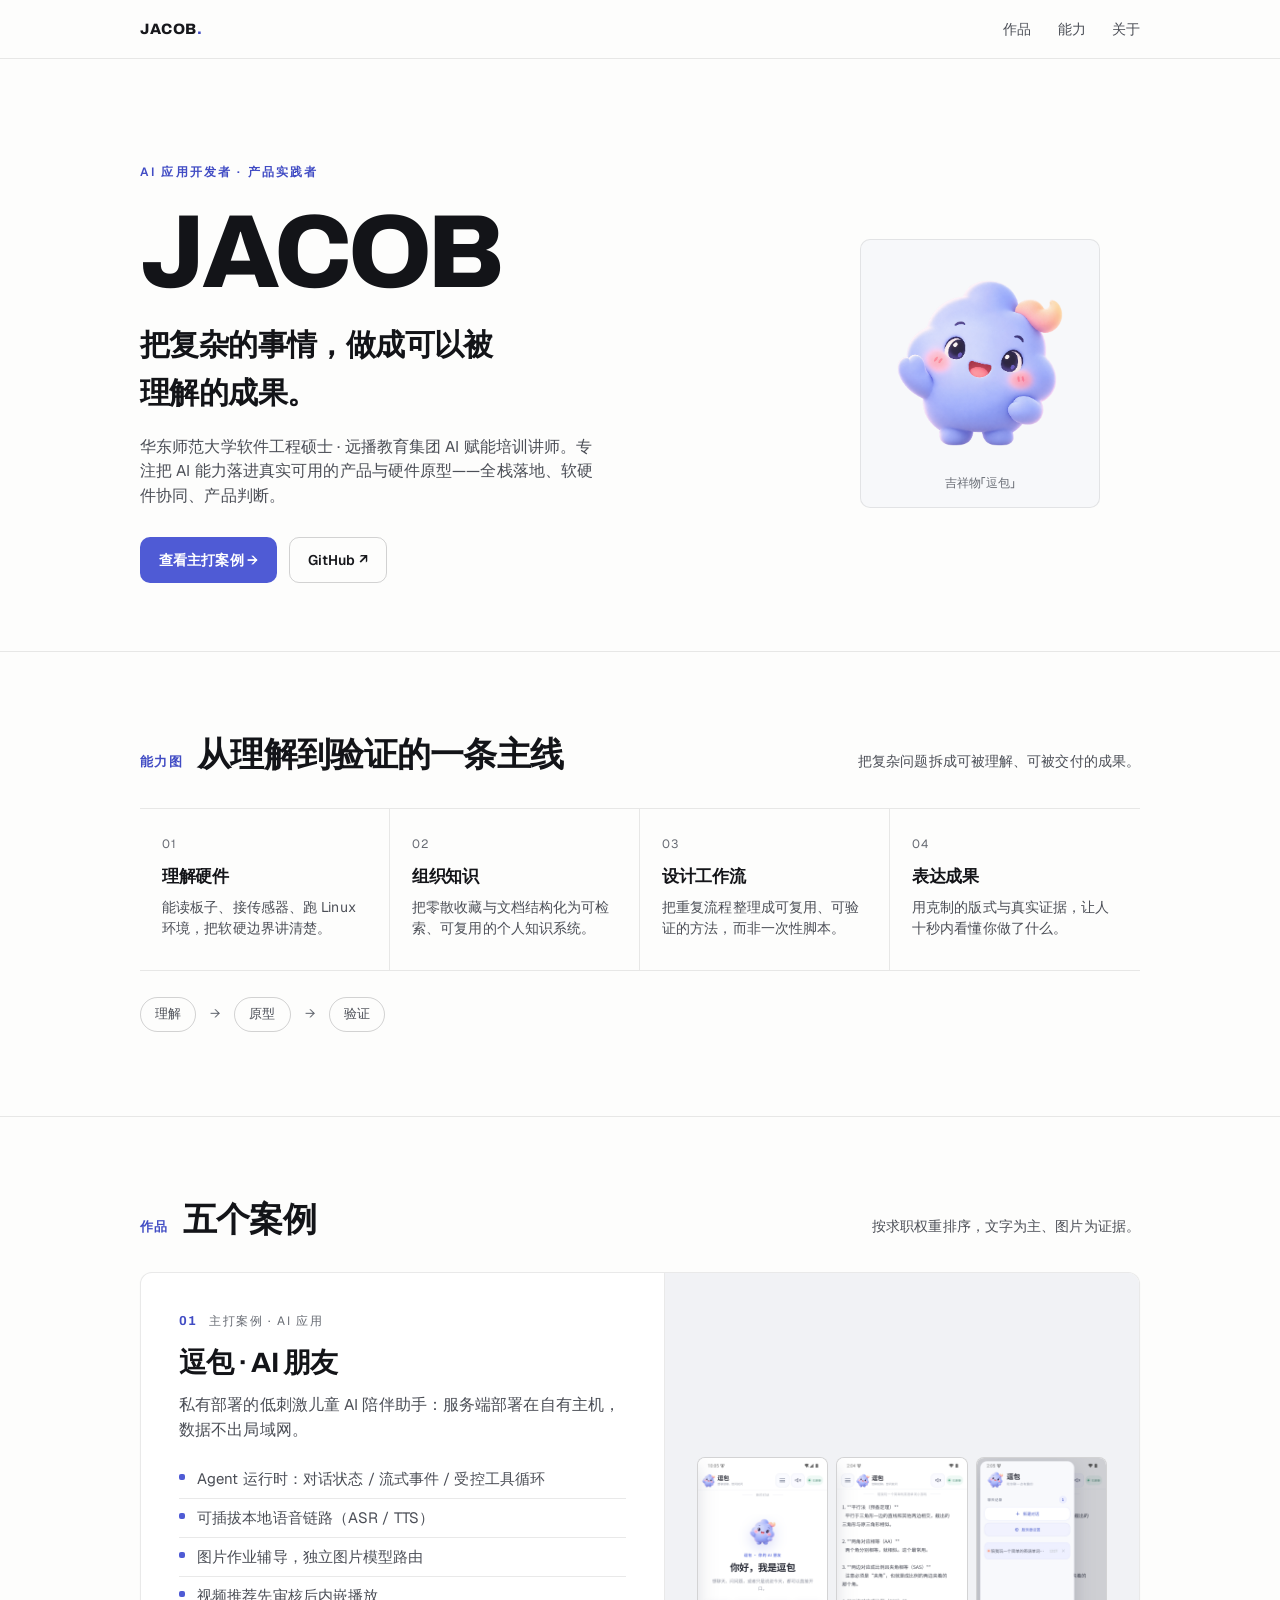
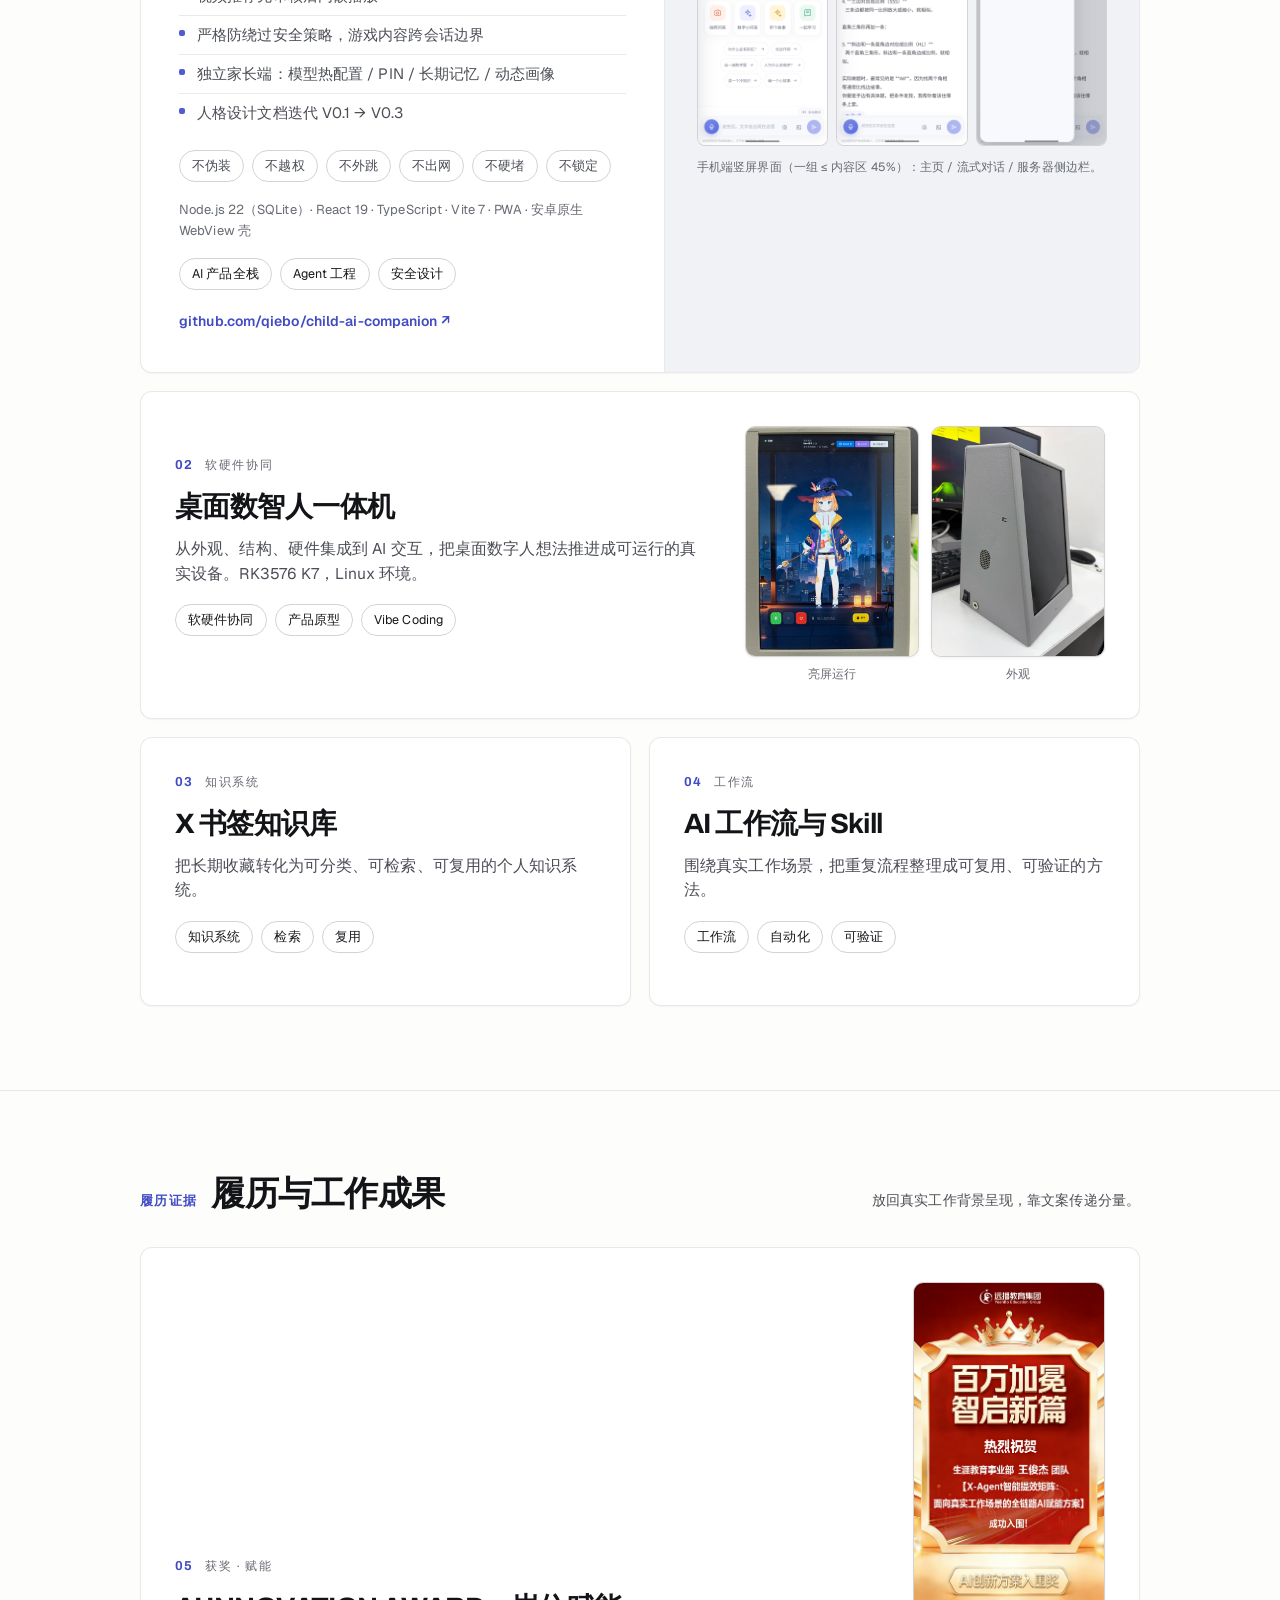
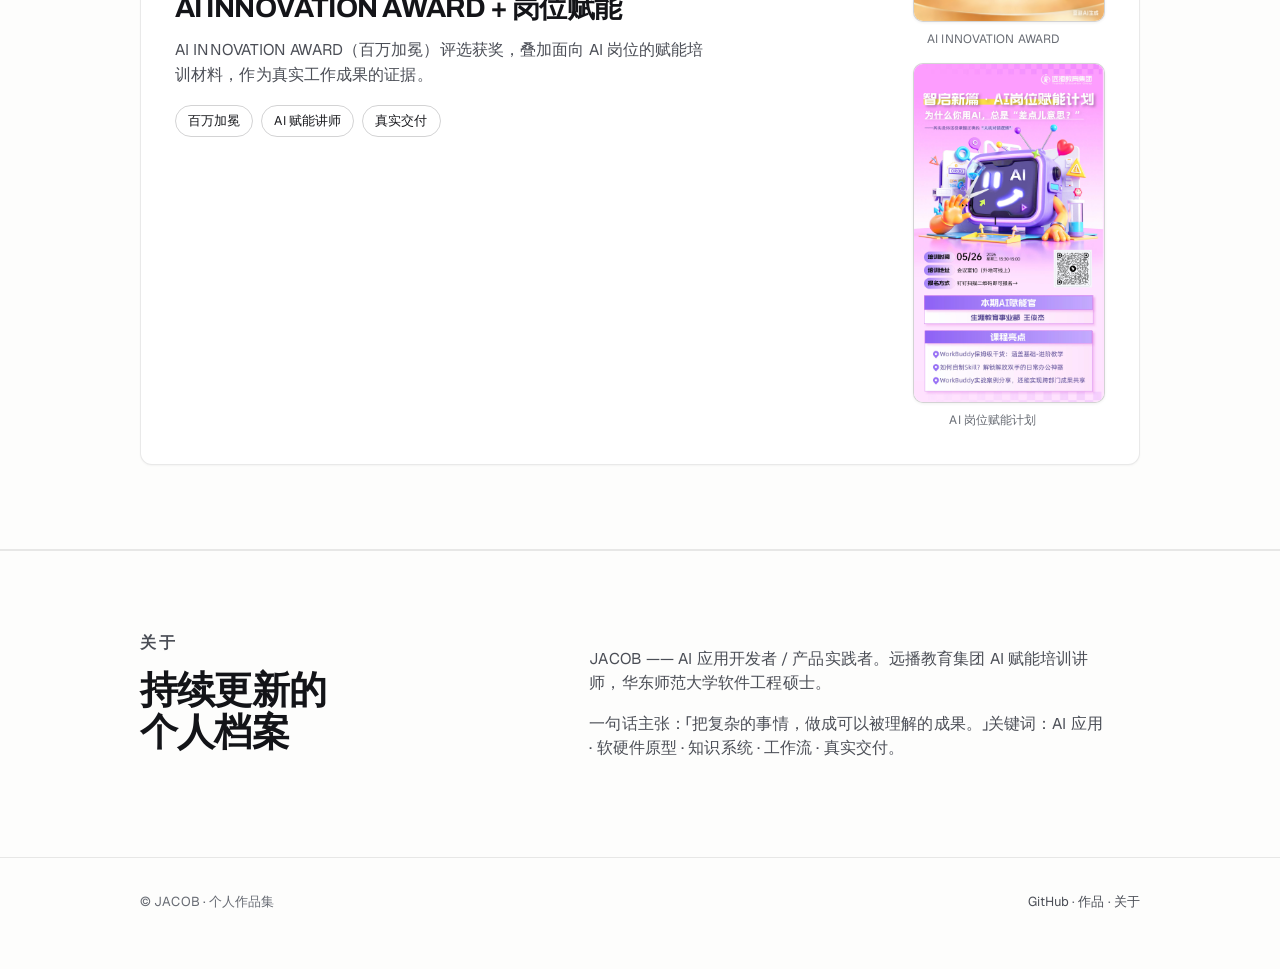
==== commit 1996317b: "feat: redesign homepage — light Linear-style single-page layout - Light theme (warm white bg, white " ====
--- a/index.html
+++ b/index.html
@@ -1,317 +1,504 @@
-<!doctype html>
-<html lang="zh-CN">
-  <head>
-    <meta charset="utf-8">
-    <meta name="viewport" content="width=device-width, initial-scale=1">
-    <meta name="description" content="Jacob 的个人作品集：4 个独立完成的 AI 项目，覆盖软件、硬件、知识系统与工作流，附完整过程与可验证的结果。">
-    <meta name="theme-color" content="#0f1014">
-    <title>Jacob · 个人作品集</title>
-    <link rel="icon" href="data:image/svg+xml,%3Csvg xmlns='http://www.w3.org/2000/svg' viewBox='0 0 16 16'%3E%3Crect x='3' y='3' width='10' height='10' fill='%232447e0'/%3E%3C/svg%3E">
-    <link rel="preconnect" href="https://fonts.googleapis.com">
-    <link rel="preconnect" href="https://fonts.gstatic.com" crossorigin>
-    <link href="https://fonts.googleapis.com/css2?family=Noto+Serif+SC:wght@500;600;700&family=Noto+Sans+SC:wght@400;500;600&family=Space+Grotesk:wght@400;500;600&display=swap" rel="stylesheet">
-    <link rel="stylesheet" href="styles.css?v=10">
-  </head>
-  <body>
-    <header class="site-header">
-      <div class="wrap header-inner">
-        <a class="brand" href="#top" aria-label="返回顶部">
-          <span class="brand-name">JACOB</span>
-          <span class="brand-sub">PORTFOLIO</span>
-        </a>
-        <nav class="nav" aria-label="主导航">
-          <a href="#work">项目</a>
-          <a href="#capabilities">能力</a>
-          <a href="#recognition">认可</a>
-          <a href="#about">关于</a>
-        </nav>
-        <a class="header-gh" href="https://github.com/qiebo" target="_blank" rel="noopener">
-          <svg viewBox="0 0 16 16" aria-hidden="true"><path d="M8 0C3.58 0 0 3.58 0 8c0 3.54 2.29 6.53 5.47 7.59.4.07.55-.17.55-.38 0-.19-.01-.82-.01-1.49-2.01.37-2.53-.49-2.69-.94-.09-.23-.48-.94-.82-1.13-.28-.15-.68-.52-.01-.53.63-.01 1.08.58 1.23.82.72 1.21 1.87.87 2.33.66.07-.52.28-.87.51-1.07-1.78-.2-3.64-.89-3.64-3.95 0-.87.31-1.59.82-2.15-.08-.2-.36-1.02.08-2.12 0 0 .67-.21 2.2.82.64-.18 1.32-.27 2-.27s1.36.09 2 .27c1.53-1.04 2.2-.82 2.2-.82.44 1.1.16 1.92.08 2.12.51.56.82 1.27.82 2.15 0 3.07-1.87 3.75-3.65 3.95.29.25.54.73.54 1.48 0 1.07-.01 1.93-.01 2.2 0 .21.15.46.55.38A8.01 8.01 0 0 0 16 8c0-4.42-3.58-8-8-8Z"/></svg>
-          GitHub
-        </a>
-      </div>
-    </header>
-
-    <main id="top">
-      <!-- ============ Hero ============ -->
-      <section class="hero-band">
-        <div class="hero wrap">
-          <div class="hero-copy">
-            <p class="eyebrow">Jacob · 独立 AI 产品开发者</p>
-            <h1>把 AI 带进<br>真实世界。</h1>
-            <p class="hero-lead">我相信，AI 的价值要到真实世界里才算数。所以从一行代码到一台整机，从模型到交互，这里的每个项目都由我独立完成——点开它们，你会看到一个想法如何一步步长成能用的产品。</p>
-            <div class="hero-actions">
-              <a class="btn" href="#work">查看 4 个项目</a>
-              <a class="btn-ghost" href="#recognition">我的工作成果</a>
+<!DOCTYPE html>
+<html lang="zh-CN" class="no-js">
+<head>
+<meta charset="UTF-8" />
+<meta name="viewport" content="width=device-width, initial-scale=1.0" />
+<title>JACOB · 作品集 — AI 应用开发者 / 产品实践者</title>
+<meta name="description" content="JACOB 的个人作品集：把复杂的事情，做成可以被理解的成果。AI 应用、软硬件原型、知识系统。" />
+<link rel="preconnect" href="https://fonts.googleapis.com" />
+<link rel="preconnect" href="https://fonts.gstatic.com" crossorigin />
+<link href="https://fonts.googleapis.com/css2?family=Archivo:wght@500;600;700;800&family=Geist:wght@400;500;600&display=swap" rel="stylesheet" />
+<style>
+  :root{
+    --bg:#FDFDFC;
+    --bg-2:#F7F8FA;
+    --bg-3:#F1F2F5;
+    --line:rgba(12,14,20,0.09);
+    --line-2:rgba(12,14,20,0.18);
+    --text:#17181C;
+    --muted:#4B4E56;
+    --faint:#676B73;
+    --accent:#4F5BD5;
+    --accent-text:#414CC4;
+    --radius:12px;
+    --radius-img:10px;
+    --maxw:1080px;
+    --gutter:clamp(18px,4vw,40px);
+  }
+
+  *{box-sizing:border-box;}
+  html{-webkit-text-size-adjust:100%;}
+  body{
+    margin:0;
+    background:var(--bg);
+    color:var(--text);
+    font-family:"Geist","Archivo",-apple-system,BlinkMacSystemFont,"Segoe UI",sans-serif;
+    font-size:16px;
+    line-height:1.6;
+    letter-spacing:.1px;
+    -webkit-font-smoothing:antialiased;
+    text-rendering:optimizeLegibility;
+  }
+  h1,h2,h3,h4{
+    font-family:"Archivo","Geist",-apple-system,BlinkMacSystemFont,sans-serif;
+    font-weight:700;
+    letter-spacing:-.02em;
+    line-height:1.1;
+    margin:0;
+    color:#131418;
+  }
+  a{color:inherit;text-decoration:none;}
+  img{display:block;max-width:100%;}
+
+  .wrap{max-width:var(--maxw);margin:0 auto;padding:0 var(--gutter);}
+  .eyebrow{
+    font-size:12px;letter-spacing:.18em;text-transform:uppercase;
+    color:var(--accent-text);font-weight:600;margin:0 0 14px;
+  }
+  .muted{color:var(--muted);}
+  .faint{color:var(--faint);font-size:13px;}
+
+  /* ---------- hairline section divider ---------- */
+  .rule{height:1px;background:var(--line);border:0;margin:0;}
+
+  /* ---------- nav ---------- */
+  nav{
+    position:sticky;top:0;z-index:50;
+    background:rgba(253,253,252,.82);
+    backdrop-filter:blur(10px);
+    -webkit-backdrop-filter:blur(10px);
+    border-bottom:1px solid var(--line);
+  }
+  .nav-inner{display:flex;align-items:center;justify-content:space-between;height:58px;}
+  .brand{font-family:"Archivo",sans-serif;font-weight:800;font-size:15px;letter-spacing:.04em;}
+  .brand .dot{color:var(--accent-text);}
+  .nav-links{display:flex;gap:26px;font-size:14px;color:var(--muted);}
+  .nav-links a{transition:color .15s ease;}
+  .nav-links a:hover{color:var(--text);}
+  @media (max-width:560px){.nav-links{display:none;}}
+
+  /* ---------- hero ---------- */
+  .hero{padding:clamp(56px,9vw,104px) 0 clamp(40px,6vw,68px);}
+  .hero-grid{display:grid;grid-template-columns:1.5fr .9fr;gap:clamp(28px,5vw,56px);align-items:center;}
+  .hero h1{
+    font-size:clamp(52px,9vw,104px);
+    font-weight:800;letter-spacing:-.04em;margin:0 0 10px;
+  }
+  .hero .tagline{
+    font-size:clamp(20px,3.4vw,30px);font-weight:600;color:#131418;
+    letter-spacing:-.02em;margin:0 0 18px;max-width:18ch;
+  }
+  .hero p.lede{font-size:15.5px;color:var(--muted);max-width:46ch;margin:0 0 28px;}
+  .cta-row{display:flex;gap:12px;flex-wrap:wrap;}
+  .btn{
+    display:inline-flex;align-items:center;gap:8px;
+    font-size:14px;font-weight:600;padding:11px 18px;border-radius:10px;
+    border:1px solid var(--line-2);color:var(--text);transition:border-color .15s ease,background .15s ease;
+  }
+  .btn:hover{border-color:rgba(12,14,20,.34);background:rgba(12,14,20,.03);}
+  .btn.primary{background:var(--accent);border-color:transparent;color:#fff;}
+  .btn.primary:hover{background:#414CC4;}
+
+  .hero-figure{
+    border:1px solid var(--line);border-radius:var(--radius-img);
+    background:var(--bg-2);padding:14px;
+    max-width:240px;margin-left:auto;
+  }
+  .hero-figure img{border-radius:8px;width:100%;}
+  .hero-figure figcaption{font-size:12px;color:var(--faint);margin-top:10px;text-align:center;}
+
+  @media (max-width:760px){
+    .hero-grid{grid-template-columns:1fr;}
+    .hero-figure{margin:8px auto 0;max-width:200px;}
+  }
+
+  /* ---------- section heading ---------- */
+  .sec{padding:clamp(48px,7vw,84px) 0;}
+  .sec-head{display:flex;align-items:baseline;gap:14px;margin-bottom:34px;flex-wrap:wrap;}
+  .sec-head .idx{font-family:"Archivo",sans-serif;font-size:13px;color:var(--accent-text);font-weight:600;letter-spacing:.1em;}
+  .sec-head h2{font-size:clamp(24px,4vw,34px);}
+  .sec-head .note{font-size:14px;color:var(--muted);margin-left:auto;max-width:38ch;}
+
+  /* ---------- capability grid ---------- */
+  .cap-grid{display:grid;grid-template-columns:repeat(4,1fr);border-top:1px solid var(--line);}
+  .cap-cell{padding:26px 22px 30px;border-bottom:1px solid var(--line);border-right:1px solid var(--line);}
+  .cap-cell:nth-child(4n){border-right:0;}
+  .cap-cell h3{font-size:17px;margin-bottom:10px;}
+  .cap-cell p{font-size:14px;color:var(--muted);margin:0;line-height:1.55;}
+  .cap-cell .k{font-size:12px;color:var(--faint);letter-spacing:.12em;text-transform:uppercase;display:block;margin-bottom:14px;}
+  .flow{display:flex;align-items:center;gap:14px;margin-top:26px;font-size:13px;color:var(--muted);flex-wrap:wrap;}
+  .flow .step{border:1px solid var(--line-2);border-radius:999px;padding:6px 14px;}
+  .flow .arrow{color:var(--faint);}
+  @media (max-width:820px){.cap-grid{grid-template-columns:repeat(2,1fr);}.cap-cell:nth-child(4n){border-right:1px solid var(--line);}.cap-cell:nth-child(2n){border-right:0;}}
+  @media (max-width:480px){.cap-grid{grid-template-columns:1fr;}.cap-cell{border-right:0 !important;}}
+
+  /* ---------- case card base ---------- */
+  .case{border:1px solid var(--line);border-radius:var(--radius);background:#FFFFFF;box-shadow:0 1px 2px rgba(12,14,20,.04);overflow:hidden;}
+  .case-pad{padding:clamp(22px,3.4vw,34px);}
+  .case-meta{display:flex;align-items:center;gap:12px;margin-bottom:16px;}
+  .case-meta .num{font-family:"Archivo",sans-serif;font-weight:700;font-size:13px;color:var(--accent-text);letter-spacing:.08em;}
+  .case-meta .tagline-sm{font-size:12px;color:var(--faint);letter-spacing:.14em;text-transform:uppercase;}
+  .case h3{font-size:clamp(22px,3.2vw,28px);margin-bottom:14px;}
+  .case p.desc{font-size:15.5px;color:var(--muted);margin:0 0 18px;max-width:54ch;}
+  .chips{display:flex;flex-wrap:wrap;gap:8px;margin:0 0 18px;}
+  .chip{font-size:12.5px;color:var(--text);border:1px solid var(--line-2);border-radius:999px;padding:5px 12px;}
+  .chip.soft{color:var(--muted);}
+  .stack{font-size:13px;color:var(--faint);margin:0 0 16px;font-family:"Geist",monospace;}
+  .case-link{font-size:14px;color:var(--accent-text);font-weight:600;display:inline-flex;align-items:center;gap:6px;}
+  .case-link:hover{text-decoration:underline;}
+
+  /* ---------- featured (doubao) horizontal module ---------- */
+  .featured{display:grid;grid-template-columns:1.05fr .95fr;gap:0;}
+  .featured .txt{padding:clamp(26px,3.6vw,38px);border-right:1px solid var(--line);}
+  .featured .visual{padding:clamp(22px,3vw,32px);display:flex;flex-direction:column;justify-content:center;background:var(--bg-3);}
+  .featured ul.points{list-style:none;padding:0;margin:0 0 18px;}
+  .featured ul.points li{font-size:15px;color:var(--muted);padding:7px 0 7px 18px;position:relative;border-bottom:1px solid var(--line);}
+  .featured ul.points li:before{content:"";position:absolute;left:0;top:14px;width:6px;height:6px;border-radius:2px;background:var(--accent);}
+  .featured ul.points li:last-child{border-bottom:0;}
+  .shot-group{display:flex;gap:8px;max-width:460px;width:100%;}
+  .shot-group figure{margin:0;flex:1;}
+  .shot-group img{width:100%;height:auto;border:1px solid var(--line-2);border-radius:8px;background:#ffffff;}
+  .shot-cap{font-size:12px;color:var(--faint);margin-top:12px;line-height:1.5;}
+  @media (max-width:820px){
+    .featured{grid-template-columns:1fr;}
+    .featured .txt{border-right:0;border-bottom:1px solid var(--line);}
+    .shot-group{max-width:100%;}
+  }
+
+  /* ---------- digital-human (one main + one aux) ---------- */
+  .dh-grid{display:grid;grid-template-columns:1fr 360px;gap:clamp(24px,4vw,40px);align-items:center;}
+  .dh-shots{display:flex;gap:12px;justify-content:flex-end;}
+  .dh-shots figure{margin:0;}
+  .dh-shots img{max-height:360px;width:auto;border:1px solid var(--line-2);border-radius:var(--radius-img);background:#ffffff;box-shadow:0 1px 3px rgba(12,14,20,.06);}
+  .dh-shots figcaption{font-size:12px;color:var(--faint);margin-top:8px;text-align:center;}
+  @media (max-width:820px){
+    .dh-grid{grid-template-columns:1fr;}
+    .dh-shots{justify-content:flex-start;flex-wrap:wrap;}
+    .dh-shots img{max-height:300px;}
+  }
+
+  /* ---------- compact double column ---------- */
+  .two-col{display:grid;grid-template-columns:1fr 1fr;gap:18px;}
+  @media (max-width:760px){.two-col{grid-template-columns:1fr;}}
+
+  /* ---------- recognition posters ---------- */
+  .rec-grid{display:grid;grid-template-columns:1fr 300px;gap:clamp(24px,4vw,44px);align-items:center;}
+  .posters{display:flex;gap:14px;justify-content:flex-end;flex-wrap:wrap;}
+  .posters figure{margin:0;}
+  .posters img{max-height:340px;width:auto;border:1px solid var(--line-2);border-radius:var(--radius-img);background:#ffffff;box-shadow:0 1px 3px rgba(12,14,20,.06);}
+  .posters figcaption{font-size:12px;color:var(--faint);margin-top:8px;text-align:center;max-width:160px;}
+  @media (max-width:760px){
+    .rec-grid{grid-template-columns:1fr;}
+    .posters{justify-content:flex-start;}
+    .posters img{max-height:280px;}
+  }
+
+  /* ---------- about / footer ---------- */
+  .about{border-top:1px solid var(--line);padding:clamp(48px,7vw,80px) 0;}
+  .about-grid{display:grid;grid-template-columns:1fr 1.4fr;gap:clamp(24px,5vw,56px);}
+  .about h2{font-size:clamp(26px,4vw,38px);}
+  .about p{font-size:15.5px;color:var(--muted);max-width:52ch;}
+  @media (max-width:760px){.about-grid{grid-template-columns:1fr;}}
+  footer{border-top:1px solid var(--line);padding:34px 0 56px;}
+  .foot-inner{display:flex;justify-content:space-between;gap:18px;flex-wrap:wrap;font-size:13px;color:var(--faint);}
+  .foot-inner a{color:var(--muted);}
+  .foot-inner a:hover{color:var(--text);}
+
+  /* ---------- reveal animation ---------- */
+  html.js .reveal{opacity:0;transform:translateY(14px);transition:opacity .6s ease,transform .6s ease;}
+  html.js .reveal.in{opacity:1;transform:none;}
+  @media (prefers-reduced-motion:reduce){
+    html.js .reveal{opacity:1 !important;transform:none !important;transition:none !important;}
+    *{scroll-behavior:auto !important;}
+  }
+  html{scroll-behavior:smooth;}
+</style>
+</head>
+<body>
+
+<nav>
+  <div class="wrap nav-inner">
+    <div class="brand">JACOB<span class="dot">.</span></div>
+    <div class="nav-links">
+      <a href="#work">作品</a>
+      <a href="#capability">能力</a>
+      <a href="#about">关于</a>
+    </div>
+  </div>
+</nav>
+
+<!-- ============ HERO ============ -->
+<header class="hero">
+  <div class="wrap hero-grid">
+    <div class="reveal">
+      <p class="eyebrow">AI 应用开发者 · 产品实践者</p>
+      <h1>JACOB</h1>
+      <p class="tagline">把复杂的事情，做成可以被理解的成果。</p>
+      <p class="lede">华东师范大学软件工程硕士 · 远播教育集团 AI 赋能培训讲师。专注把 AI 能力落进真实可用的产品与硬件原型——全栈落地、软硬件协同、产品判断。</p>
+      <div class="cta-row">
+        <a class="btn primary" href="#doubao">查看主打案例 →</a>
+        <a class="btn" href="https://github.com/qiebo/child-ai-companion" target="_blank" rel="noopener">GitHub ↗</a>
+      </div>
+    </div>
+    <figure class="hero-figure reveal">
+      <img src="assets/doubao-companion/mascot.png" alt="逗包 · AI 朋友 吉祥物" loading="lazy" />
+      <figcaption>吉祥物「逗包」</figcaption>
+    </figure>
+  </div>
+</header>
+
+<div class="rule"></div>
+
+<!-- ============ CAPABILITY ============ -->
+<section class="sec" id="capability">
+  <div class="wrap">
+    <div class="sec-head reveal">
+      <span class="idx">能力图</span>
+      <h2>从理解到验证的一条主线</h2>
+      <span class="note">把复杂问题拆成可被理解、可被交付的成果。</span>
+    </div>
+    <div class="cap-grid reveal">
+      <div class="cap-cell">
+        <span class="k">01</span>
+        <h3>理解硬件</h3>
+        <p>能读板子、接传感器、跑 Linux 环境，把软硬边界讲清楚。</p>
+      </div>
+      <div class="cap-cell">
+        <span class="k">02</span>
+        <h3>组织知识</h3>
+        <p>把零散收藏与文档结构化为可检索、可复用的个人知识系统。</p>
+      </div>
+      <div class="cap-cell">
+        <span class="k">03</span>
+        <h3>设计工作流</h3>
+        <p>把重复流程整理成可复用、可验证的方法，而非一次性脚本。</p>
+      </div>
+      <div class="cap-cell">
+        <span class="k">04</span>
+        <h3>表达成果</h3>
+        <p>用克制的版式与真实证据，让人十秒内看懂你做了什么。</p>
+      </div>
+    </div>
+    <div class="flow reveal">
+      <span class="step">理解</span><span class="arrow">→</span>
+      <span class="step">原型</span><span class="arrow">→</span>
+      <span class="step">验证</span>
+    </div>
+  </div>
+</section>
+
+<div class="rule"></div>
+
+<!-- ============ WORK / CASES ============ -->
+<section class="sec" id="work">
+  <div class="wrap">
+    <div class="sec-head reveal">
+      <span class="idx">作品</span>
+      <h2>五个案例</h2>
+      <span class="note">按求职权重排序，文字为主、图片为证据。</span>
+    </div>
+
+    <!-- 01 逗包 · 主打横向大模块 -->
+    <article class="case featured reveal" id="doubao">
+      <div class="txt">
+        <div class="case-meta">
+          <span class="num">01</span>
+          <span class="tagline-sm">主打案例 · AI 应用</span>
+        </div>
+        <h3>逗包 · AI 朋友</h3>
+        <p class="desc">私有部署的低刺激儿童 AI 陪伴助手：服务端部署在自有主机，数据不出局域网。</p>
+        <ul class="points">
+          <li>Agent 运行时：对话状态 / 流式事件 / 受控工具循环</li>
+          <li>可插拔本地语音链路（ASR / TTS）</li>
+          <li>图片作业辅导，独立图片模型路由</li>
+          <li>视频推荐先审核后内嵌播放</li>
+          <li>严格防绕过安全策略，游戏内容跨会话边界</li>
+          <li>独立家长端：模型热配置 / PIN / 长期记忆 / 动态画像</li>
+          <li>人格设计文档迭代 V0.1 → V0.3</li>
+        </ul>
+        <div class="chips">
+          <span class="chip soft">不伪装</span>
+          <span class="chip soft">不越权</span>
+          <span class="chip soft">不外跳</span>
+          <span class="chip soft">不出网</span>
+          <span class="chip soft">不硬堵</span>
+          <span class="chip soft">不锁定</span>
+        </div>
+        <p class="stack">Node.js 22（SQLite）· React 19 · TypeScript · Vite 7 · PWA · 安卓原生 WebView 壳</p>
+        <div class="chips">
+          <span class="chip">AI 产品全栈</span>
+          <span class="chip">Agent 工程</span>
+          <span class="chip">安全设计</span>
+        </div>
+        <a class="case-link" href="https://github.com/qiebo/child-ai-companion" target="_blank" rel="noopener">github.com/qiebo/child-ai-companion ↗</a>
+      </div>
+      <div class="visual">
+        <div class="shot-group">
+          <figure>
+            <img src="assets/doubao-companion/android-home-new-conversation.png" alt="新建对话主页" loading="lazy" />
+          </figure>
+          <figure>
+            <img src="assets/doubao-companion/android-server-connected.png" alt="对话与流式回复" loading="lazy" />
+          </figure>
+          <figure>
+            <img src="assets/doubao-companion/android-sidebar-server-settings.png" alt="会话侧边栏与服务器设置" loading="lazy" />
+          </figure>
+        </div>
+        <p class="shot-cap">手机端竖屏界面（一组 ≤ 内容区 45%）：主页 / 流式对话 / 服务器侧边栏。</p>
+      </div>
+    </article>
+
+    <!-- 02 桌面数智人一体机 · 一主一辅 -->
+    <article class="case reveal" id="work-dh" style="margin-top:18px;">
+      <div class="case-pad">
+        <div class="dh-grid">
+          <div>
+            <div class="case-meta">
+              <span class="num">02</span>
+              <span class="tagline-sm">软硬件协同</span>
             </div>
-            <ul class="hero-facts">
-              <li><b>4</b><span>个完整项目</span></li>
-              <li><b>2</b><span>项公司级认可</span></li>
-              <li><b>全栈</b><span>独立交付</span></li>
-            </ul>
-          </div>
-          <div class="hero-side">
-            <div class="hero-tiles" aria-label="项目速览">
-              <a class="tile" href="cases/desktop-digital-human.html">
-                <img src="assets/desktop-digital-human/runtime-avatar.png" alt="桌面数智人一体机运行实拍" width="540" height="720" fetchpriority="high">
-              </a>
-              <a class="tile" href="cases/x-bookmarks.html">
-                <img src="assets/x-bookmarks/graph-view.png" alt="X 知识库的 Obsidian 图谱视图" loading="lazy">
-              </a>
-              <a class="tile tile-soft" href="cases/child-ai-companion.html">
-                <img src="assets/child-ai-companion/mascot.png" alt="逗包 · 儿童 AI 伴侣吉祥物" loading="lazy">
-              </a>
-              <a class="tile" href="cases/ai-workflows.html">
-                <svg viewBox="0 0 200 200" preserveAspectRatio="xMidYMid slice" role="img" aria-label="AI 工作流示意图">
-                  <rect width="200" height="200" fill="#edf0f4"/>
-                  <path d="M100 44 V78 M156 100 H122 M100 156 V122 M44 100 H78" stroke="#2447e0" stroke-width="1.6"/>
-                  <rect x="82" y="82" width="36" height="36" rx="8" fill="#2447e0"/>
-                  <rect x="86" y="30" width="28" height="14" rx="4" fill="#ffffff" stroke="#2447e0" stroke-width="1.3"/>
-                  <rect x="142" y="93" width="28" height="14" rx="4" fill="#ffffff" stroke="#2447e0" stroke-width="1.3"/>
-                  <rect x="86" y="156" width="28" height="14" rx="4" fill="#ffffff" stroke="#2447e0" stroke-width="1.3"/>
-                  <rect x="30" y="93" width="28" height="14" rx="4" fill="#ffffff" stroke="#2447e0" stroke-width="1.3"/>
-                  <text x="100" y="186" text-anchor="middle" font-family="Space Grotesk, monospace" font-size="10" letter-spacing="3" fill="#2447e0">WORKFLOW</text>
-                </svg>
-              </a>
+            <h3>桌面数智人一体机</h3>
+            <p class="desc">从外观、结构、硬件集成到 AI 交互，把桌面数字人想法推进成可运行的真实设备。RK3576 K7，Linux 环境。</p>
+            <div class="chips">
+              <span class="chip">软硬件协同</span>
+              <span class="chip">产品原型</span>
+              <span class="chip">Vibe Coding</span>
             </div>
-            <p class="hero-tiles-cap">四个项目 · 点图直达案例</p>
-          </div>
-        </div>
-      </section>
-
-      <!-- ============ 精选项目 ============ -->
-      <section class="section" id="work">
-        <div class="wrap">
-          <div class="section-head">
-            <p class="label"><b>01</b> / 精选项目</p>
-            <h2>每个项目，都解决一个真实问题。</h2>
-            <p>从硬件设备到 AI 应用，从知识系统到工作方法——点开任意一个，可以看到完整的过程与结果。</p>
-          </div>
-
-          <div class="work-list">
-
-            <a class="work-card" href="cases/desktop-digital-human.html">
-              <div class="work-media">
-                <img src="assets/desktop-digital-human/runtime-avatar.png" alt="桌面数智人一体机运行界面" loading="lazy">
-              </div>
-              <div class="work-body">
-                <span class="work-index"><b>01</b> · 软硬件产品</span>
-                <h3>桌面数智人一体机</h3>
-                <p>从外观结构、硬件集成到 AI 交互，把一个数字人概念推进成一台真实运行的桌面设备。</p>
-                <ul class="work-tags">
-                  <li>产品原型</li>
-                  <li>硬件集成</li>
-                  <li>RK3576</li>
-                  <li>Linux</li>
-                </ul>
-                <span class="work-link">查看项目 <span class="arr">→</span></span>
-              </div>
-            </a>
-
-            <a class="work-card" href="cases/child-ai-companion.html">
-              <div class="work-media soft">
-                <img src="assets/child-ai-companion/mascot.png" alt="逗包吉祥物：一朵微笑的云" loading="lazy">
-              </div>
-              <div class="work-body">
-                <span class="work-index"><b>02</b> · AI 应用</span>
-                <h3>逗包 · 儿童 AI 伴侣</h3>
-                <p>可私有部署的儿童 AI 陪伴应用：数据不出局域网，多层内容安全策略，家长全程可控。</p>
-                <ul class="work-tags">
-                  <li>Node.js</li>
-                  <li>React</li>
-                  <li>SQLite</li>
-                  <li>私有部署</li>
-                </ul>
-                <span class="work-link">查看项目 <span class="arr">→</span></span>
-              </div>
-            </a>
-
-            <a class="work-card" href="cases/x-bookmarks.html">
-              <div class="work-media">
-                <img src="assets/x-bookmarks/graph-view.png" alt="X 知识库的 Obsidian 图谱：主题、作者与卡片构成的网络" loading="lazy">
-              </div>
-              <div class="work-body">
-                <span class="work-index"><b>03</b> · 知识系统</span>
-                <h3>X 知识库</h3>
-                <p>1,120+ 条收藏经只读采集管道沉淀为知识卡片，在 Obsidian 图谱里可分类、可检索、可漫游。</p>
-                <ul class="work-tags">
-                  <li>采集管道</li>
-                  <li>知识管理</li>
-                  <li>Obsidian</li>
-                </ul>
-                <span class="work-link">查看项目 <span class="arr">→</span></span>
-              </div>
-            </a>
-
-            <a class="work-card" href="cases/ai-workflows.html">
-              <div class="work-media">
-                <svg viewBox="0 0 480 300" preserveAspectRatio="xMidYMid slice" role="img" aria-label="工作流示意图：输入、规则、执行、验证">
-                  <defs>
-                    <pattern id="wf-dots" width="24" height="24" patternUnits="userSpaceOnUse">
-                      <circle cx="2" cy="2" r="1.4" fill="#d6dae3"/>
-                    </pattern>
-                  </defs>
-                  <rect width="480" height="300" fill="#edf0f4"/>
-                  <rect width="480" height="300" fill="url(#wf-dots)"/>
-                  <path d="M30 150 H446" stroke="#2447e0" stroke-width="1.6"/>
-                  <path d="M446 150 l-11 -5.5 v11 Z" fill="#2447e0"/>
-                  <g font-family="Space Grotesk, monospace" font-size="11" letter-spacing="2" fill="#2447e0" text-anchor="middle">
-                    <text x="90" y="106">01</text>
-                    <text x="190" y="106">02</text>
-                    <text x="290" y="106">03</text>
-                    <text x="390" y="106">04</text>
-                  </g>
-                  <g font-family="Noto Sans SC, sans-serif" font-size="14" text-anchor="middle">
-                    <rect x="52" y="126" width="76" height="48" rx="9" fill="#ffffff" stroke="#2447e0" stroke-width="1.4"/>
-                    <text x="90" y="155" fill="#111318">输入</text>
-                    <rect x="152" y="126" width="76" height="48" rx="9" fill="#ffffff" stroke="#2447e0" stroke-width="1.4"/>
-                    <text x="190" y="155" fill="#111318">规则</text>
-                    <rect x="252" y="126" width="76" height="48" rx="9" fill="#ffffff" stroke="#2447e0" stroke-width="1.4"/>
-                    <text x="290" y="155" fill="#111318">执行</text>
-                    <rect x="352" y="126" width="76" height="48" rx="9" fill="#2447e0"/>
-                    <text x="390" y="155" fill="#ffffff">验证</text>
-                  </g>
-                </svg>
-              </div>
-              <div class="work-body">
-                <span class="work-index"><b>04</b> · 方法产品化</span>
-                <h3>AI 工作流与 Skill</h3>
-                <p>把重复性业务工作沉淀为输入清晰、过程可控、结果可验证的 AI 工作流。</p>
-                <ul class="work-tags">
-                  <li>流程设计</li>
-                  <li>提示词工程</li>
-                  <li>可复用方法</li>
-                </ul>
-                <span class="work-link">查看项目 <span class="arr">→</span></span>
-              </div>
-            </a>
-
-          </div>
-        </div>
-      </section>
-
-      <!-- ============ 能力 ============ -->
-      <section class="section" id="capabilities">
-        <div class="wrap">
-          <div class="section-head">
-            <p class="label"><b>02</b> / 能力</p>
-            <h2>从定义问题，到交付验证。</h2>
-            <p>四个方向的能力，指向同一件事：让方案落地成可以运行的结果。</p>
-          </div>
-          <div class="cap-grid">
-            <div class="cap-card">
-              <span class="num">A</span>
-              <h3>产品定义</h3>
-              <p>从真实场景出发拆解问题，判断什么值得做、先做什么、做到什么程度。</p>
+          </div>
+          <div class="dh-shots">
+            <figure>
+              <img src="assets/desktop-digital-human/runtime-avatar.png" alt="数智人亮屏运行" loading="lazy" />
+              <figcaption>亮屏运行</figcaption>
+            </figure>
+            <figure>
+              <img src="assets/desktop-digital-human/exterior-side.png" alt="数智人外观侧面" loading="lazy" />
+              <figcaption>外观</figcaption>
+            </figure>
+          </div>
+        </div>
+      </div>
+    </article>
+
+    <!-- 03 / 04 紧凑双列 -->
+    <div class="two-col" style="margin-top:18px;">
+      <article class="case reveal" id="work-xb">
+        <div class="case-pad">
+          <div class="case-meta">
+            <span class="num">03</span>
+            <span class="tagline-sm">知识系统</span>
+          </div>
+          <h3>X 书签知识库</h3>
+          <p class="desc">把长期收藏转化为可分类、可检索、可复用的个人知识系统。</p>
+          <div class="chips">
+            <span class="chip">知识系统</span>
+            <span class="chip">检索</span>
+            <span class="chip">复用</span>
+          </div>
+        </div>
+      </article>
+      <article class="case reveal">
+        <div class="case-pad">
+          <div class="case-meta">
+            <span class="num">04</span>
+            <span class="tagline-sm">工作流</span>
+          </div>
+          <h3>AI 工作流与 Skill</h3>
+          <p class="desc">围绕真实工作场景，把重复流程整理成可复用、可验证的方法。</p>
+          <div class="chips">
+            <span class="chip">工作流</span>
+            <span class="chip">自动化</span>
+            <span class="chip">可验证</span>
+          </div>
+        </div>
+      </article>
+    </div>
+  </div>
+</section>
+
+<div class="rule"></div>
+
+<!-- ============ 05 履历证据 ============ -->
+<section class="sec" id="recognition">
+  <div class="wrap">
+    <div class="sec-head reveal">
+      <span class="idx">履历证据</span>
+      <h2>履历与工作成果</h2>
+      <span class="note">放回真实工作背景呈现，靠文案传递分量。</span>
+    </div>
+    <article class="case reveal">
+      <div class="case-pad">
+        <div class="rec-grid">
+          <div>
+            <div class="case-meta">
+              <span class="num">05</span>
+              <span class="tagline-sm">获奖 · 赋能</span>
             </div>
-            <div class="cap-card">
-              <span class="num">B</span>
-              <h3>全栈交付</h3>
-              <p>独立完成前端、后端、部署乃至硬件集成，让方案可以被真实使用验证。</p>
+            <h3>AI INNOVATION AWARD + 岗位赋能</h3>
+            <p class="desc">AI INNOVATION AWARD（百万加冕）评选获奖，叠加面向 AI 岗位的赋能培训材料，作为真实工作成果的证据。</p>
+            <div class="chips">
+              <span class="chip">百万加冕</span>
+              <span class="chip">AI 赋能讲师</span>
+              <span class="chip">真实交付</span>
             </div>
-            <div class="cap-card">
-              <span class="num">C</span>
-              <h3>AI 应用设计</h3>
-              <p>模型接入、提示词策略、安全边界与交互体验的一体化设计。</p>
-            </div>
-            <div class="cap-card">
-              <span class="num">D</span>
-              <h3>知识沉淀</h3>
-              <p>把经验整理成可检索的知识系统与可复用的工作流，形成长期资产。</p>
-            </div>
-          </div>
-        </div>
-      </section>
-
-      <!-- ============ 认可 ============ -->
-      <section class="section" id="recognition">
-        <div class="wrap">
-          <div class="section-head">
-            <p class="label"><b>03</b> / 公司级认可</p>
-            <h2>工作成果，被正式看见。</h2>
-            <p>两项经过组织正式认可的成果：一次公司级评选获奖，一个面向全员的 AI 赋能角色。</p>
-          </div>
-          <div class="recog-grid">
-            <div class="recog-posters">
-              <figure>
-                <img src="assets/recognition/ai-innovation-award.jpg" alt="百万加冕 AI 评选获奖海报" loading="lazy">
-                <figcaption>AI 创新评选 · 官方海报</figcaption>
-              </figure>
-              <figure>
-                <img src="assets/recognition/ai-enablement-plan.jpg" alt="智启新篇 AI 岗位赋能计划海报" loading="lazy">
-                <figcaption>AI 岗位赋能计划 · 官方海报</figcaption>
-              </figure>
-            </div>
-            <div class="recog-copy">
-              <h3>从方案到奖项，从个人到组织。</h3>
-              <p>获奖方案里的方法后来沉淀成了可复用的工作流（见项目 04），赋能官的经历则把 AI 从个人提效推向团队日常——两件事是同一条线的两段。</p>
-              <ul class="recog-list">
-                <li>
-                  <span class="yr">AI Innovation</span>
-                  <div>
-                    <b>AI 创新方案入围奖 ·「百万加冕」评选</b>
-                    <span>参评方案「X-Agent 智能提效矩阵」：面向真实工作场景的全链路 AI 赋能设计</span>
-                  </div>
-                </li>
-                <li>
-                  <span class="yr">AI Enablement</span>
-                  <div>
-                    <b>AI 岗位赋能官 ·「智启新篇」计划</b>
-                    <span>面向各岗位的 AI 实操课程与推广，推动 AI 在组织层面落地使用</span>
-                  </div>
-                </li>
-              </ul>
-              <p class="recog-note">上图均为官方物料原件，可提供佐证。</p>
-            </div>
-          </div>
-        </div>
-      </section>
-
-      <!-- ============ 关于 ============ -->
-      <section class="section" id="about">
-        <div class="wrap">
-          <div class="section-head">
-            <p class="label"><b>04</b> / 关于</p>
-            <h2>关于我</h2>
-          </div>
-          <div class="about-grid">
-            <p class="about-main">我相信"做出来"胜过"说起来"。无论是一台硬件设备，还是一套 AI 应用，我都习惯先做出能运行的版本，再在真实使用中打磨。这个作品集里的每个项目，都是这样完成的。</p>
-            <ul class="about-facts">
-              <li><b>关注方向</b><span>AI 应用 · 软硬件原型 · 知识系统</span></li>
-              <li><b>工作方式</b><span>定义问题 → 快速原型 → 真实验证</span></li>
-              <li><b>当前状态</b><span>持续更新项目与案例</span></li>
-            </ul>
-          </div>
-        </div>
-      </section>
-
-      <!-- ============ 联系 CTA ============ -->
-      <section class="cta-band">
-        <div class="wrap">
-          <p class="label"><b>Contact</b></p>
-          <h2>对我的经历感兴趣？</h2>
-          <p>欢迎访问我的 GitHub 查看更多项目细节，或通过简历中的联系方式与我沟通。</p>
-          <div class="cta-actions">
-            <a class="btn" href="https://github.com/qiebo" target="_blank" rel="noopener">访问 GitHub</a>
-            <a class="btn-ghost" href="#work">再看看项目</a>
-          </div>
-        </div>
-      </section>
-    </main>
-
-    <footer class="footer">
-      <div class="wrap">
-        <span>© <span data-year>2026</span> Jacob · 个人作品集</span>
-        <a class="top-link" href="#top">回到顶部 ↑</a>
-      </div>
-    </footer>
-
-    <div class="lightbox" role="dialog" aria-modal="true" aria-label="查看大图">
-      <button class="lb-close" aria-label="关闭">✕</button>
-      <img alt="">
-      <p class="lb-cap"></p>
-    </div>
-
-    <script src="script.js"></script>
-  </body>
+          </div>
+          <div class="posters">
+            <figure>
+              <img src="assets/recognition/ai-innovation-award.jpg" alt="AI INNOVATION AWARD 获奖海报" loading="lazy" />
+              <figcaption>AI INNOVATION AWARD</figcaption>
+            </figure>
+            <figure>
+              <img src="assets/recognition/ai-enablement-plan.jpg" alt="AI 岗位赋能计划海报" loading="lazy" />
+              <figcaption>AI 岗位赋能计划</figcaption>
+            </figure>
+          </div>
+        </div>
+      </div>
+    </article>
+  </div>
+</section>
+
+<div class="rule"></div>
+
+<!-- ============ ABOUT ============ -->
+<section class="about" id="about">
+  <div class="wrap about-grid">
+    <div class="reveal">
+      <p class="eyebrow">关于</p>
+      <h2>持续更新的<br />个人档案</h2>
+    </div>
+    <div class="reveal">
+      <p>JACOB —— AI 应用开发者 / 产品实践者。远播教育集团 AI 赋能培训讲师，华东师范大学软件工程硕士。</p>
+      <p class="muted">一句话主张：「把复杂的事情，做成可以被理解的成果。」关键词：AI 应用 · 软硬件原型 · 知识系统 · 工作流 · 真实交付。</p>
+    </div>
+  </div>
+</section>
+
+<footer>
+  <div class="wrap foot-inner">
+    <span>© JACOB · 个人作品集</span>
+    <span><a href="https://github.com/qiebo/child-ai-companion" target="_blank" rel="noopener">GitHub</a> · <a href="#work">作品</a> · <a href="#about">关于</a></span>
+  </div>
+</footer>
+
+<script>
+  // reveal on scroll, with prefers-reduced-motion graceful fallback
+  (function(){
+    var root = document.documentElement;
+    root.classList.remove('no-js');
+    root.classList.add('js');
+    var reduce = window.matchMedia && window.matchMedia('(prefers-reduced-motion: reduce)').matches;
+    var items = document.querySelectorAll('.reveal');
+    if (reduce || !('IntersectionObserver' in window)) {
+      items.forEach(function(el){ el.classList.add('in'); });
+      return;
+    }
+    var io = new IntersectionObserver(function(entries){
+      entries.forEach(function(e){
+        if (e.isIntersecting){ e.target.classList.add('in'); io.unobserve(e.target); }
+      });
+    }, { threshold: 0.12, rootMargin: '0px 0px -8% 0px' });
+    items.forEach(function(el){ io.observe(el); });
+  })();
+</script>
+</body>
 </html>
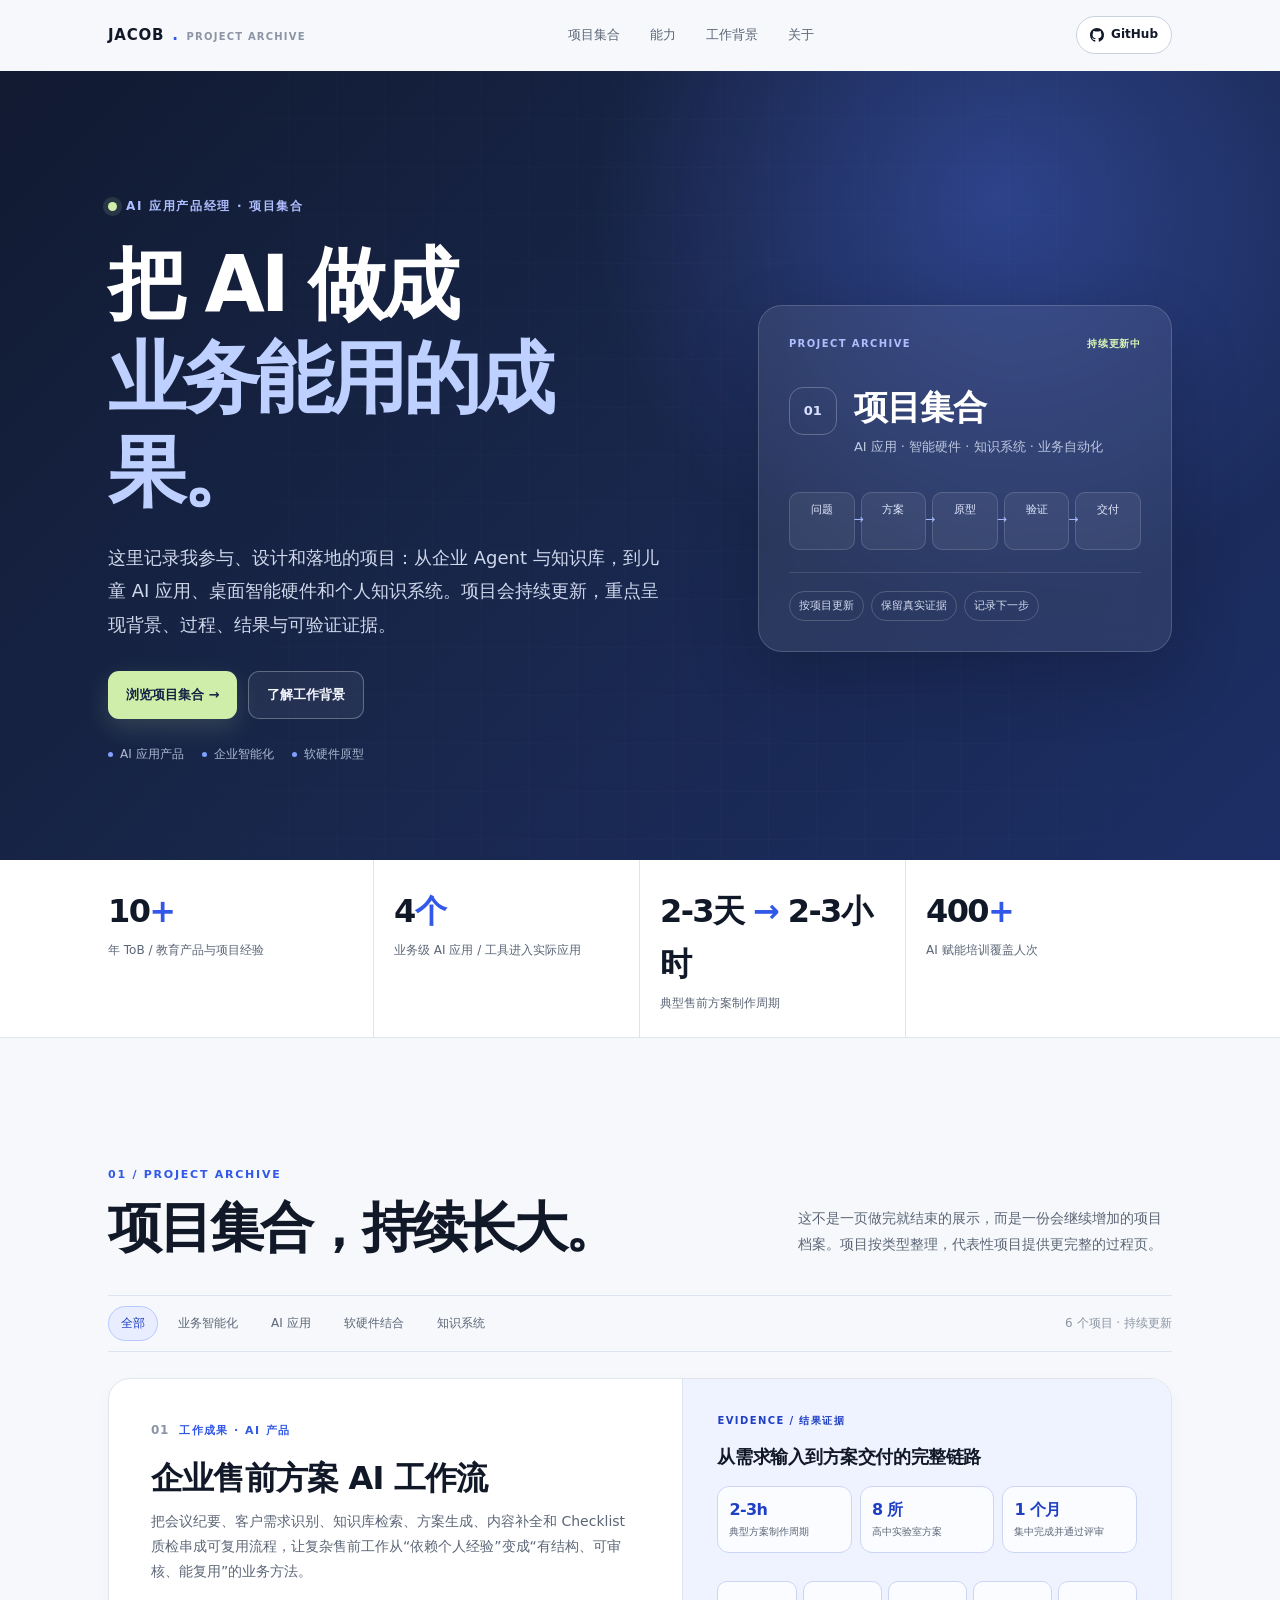
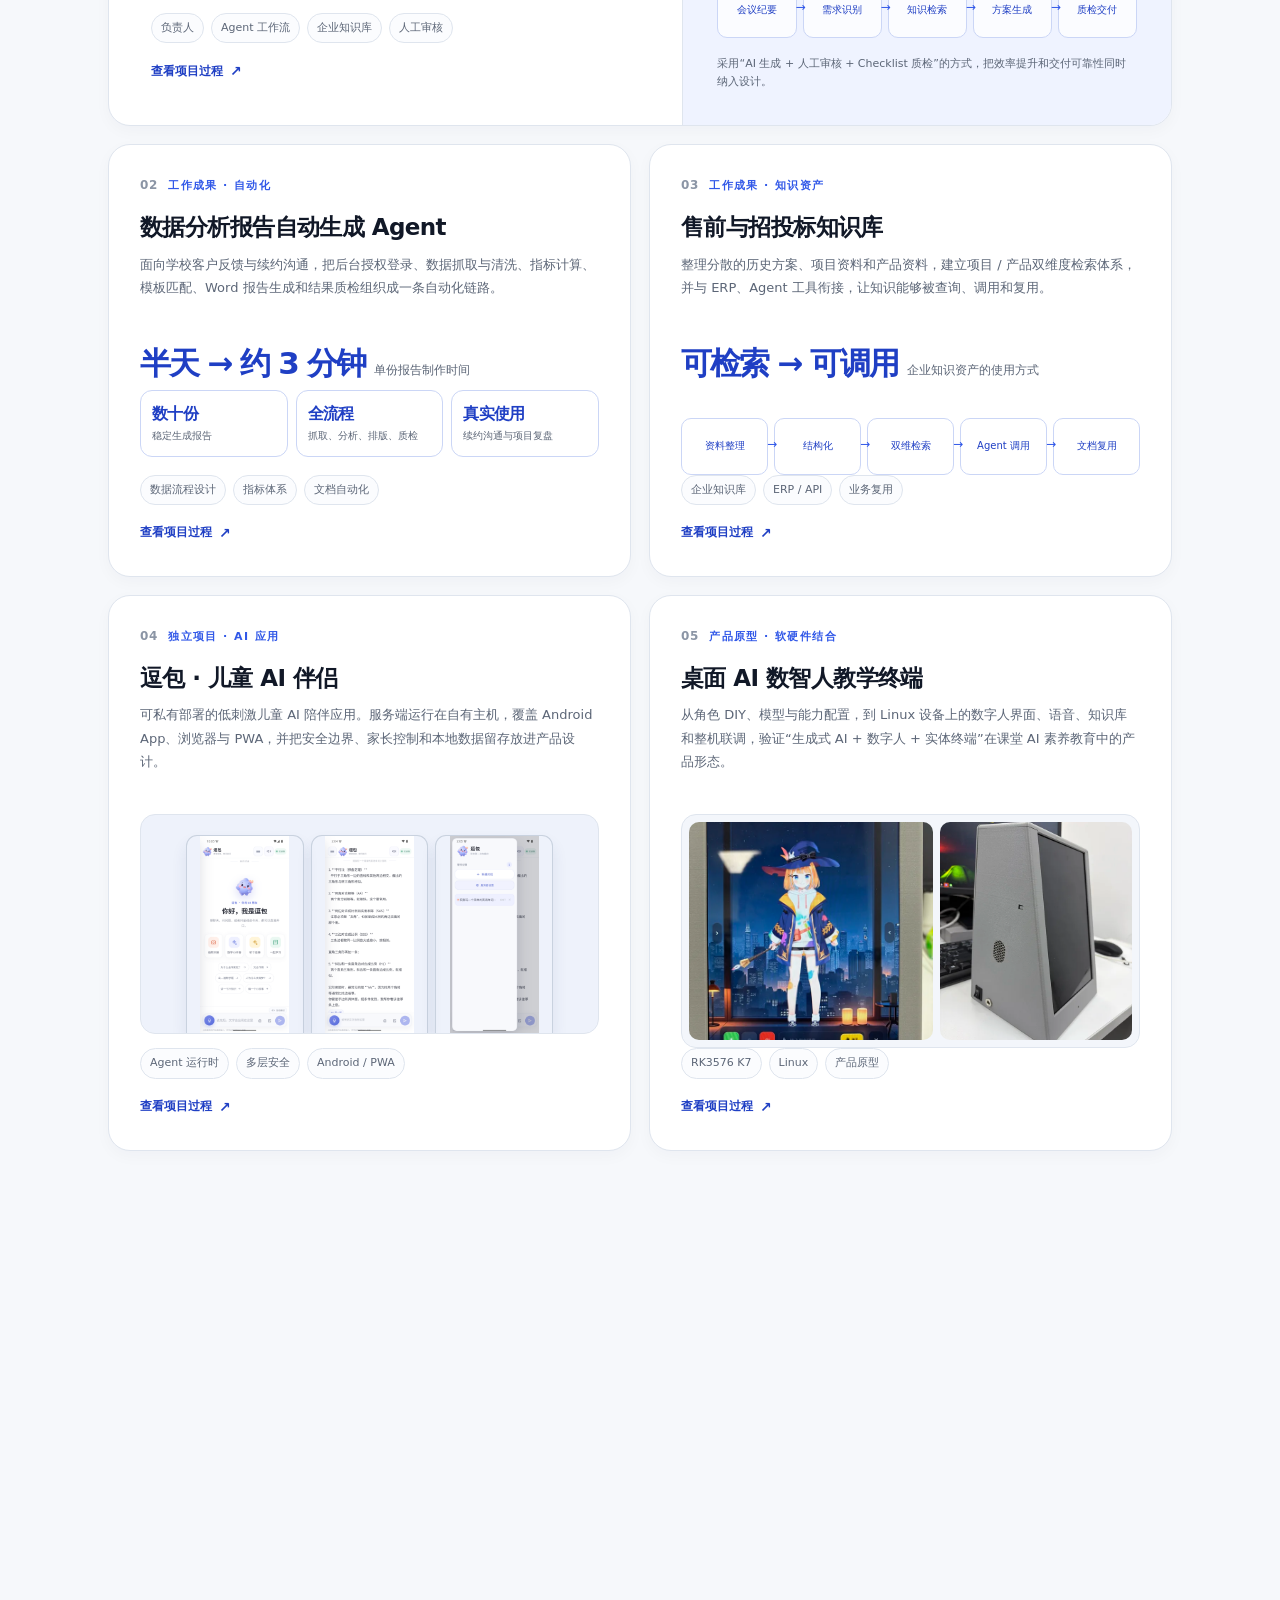
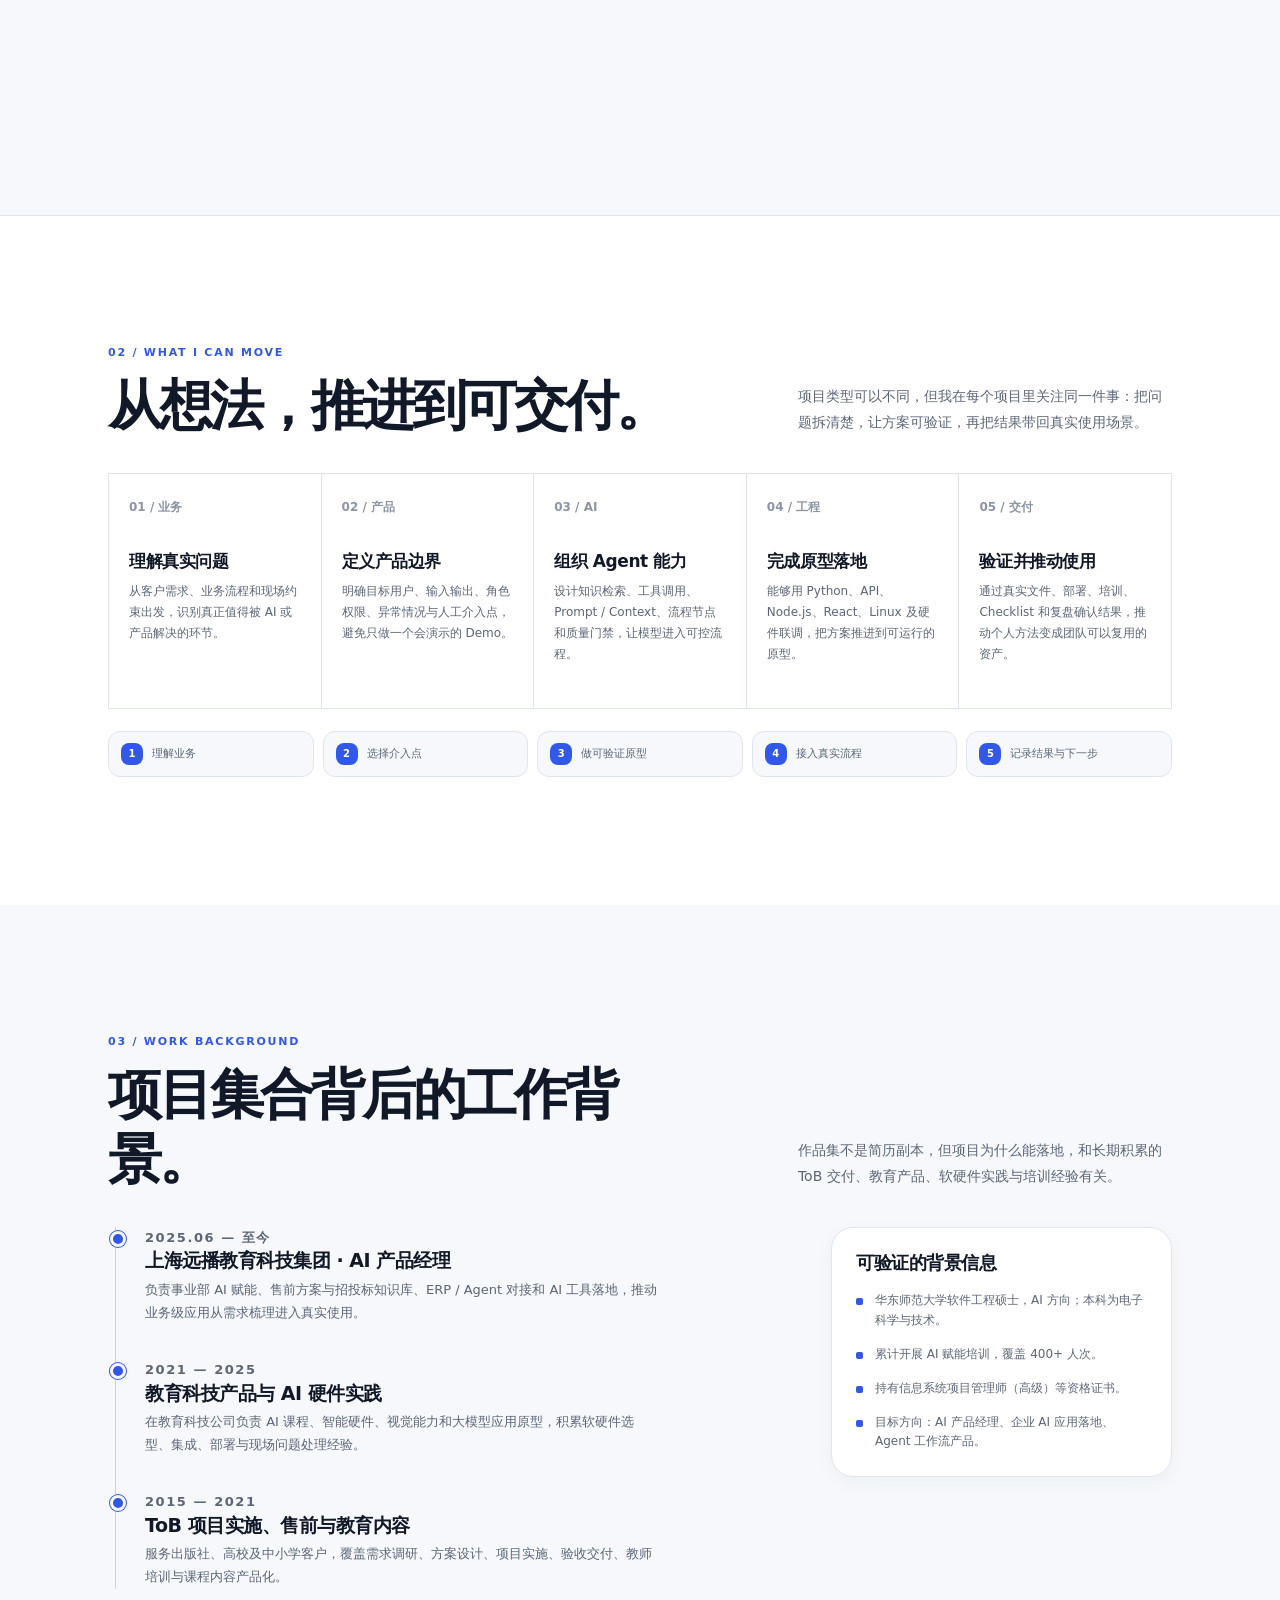
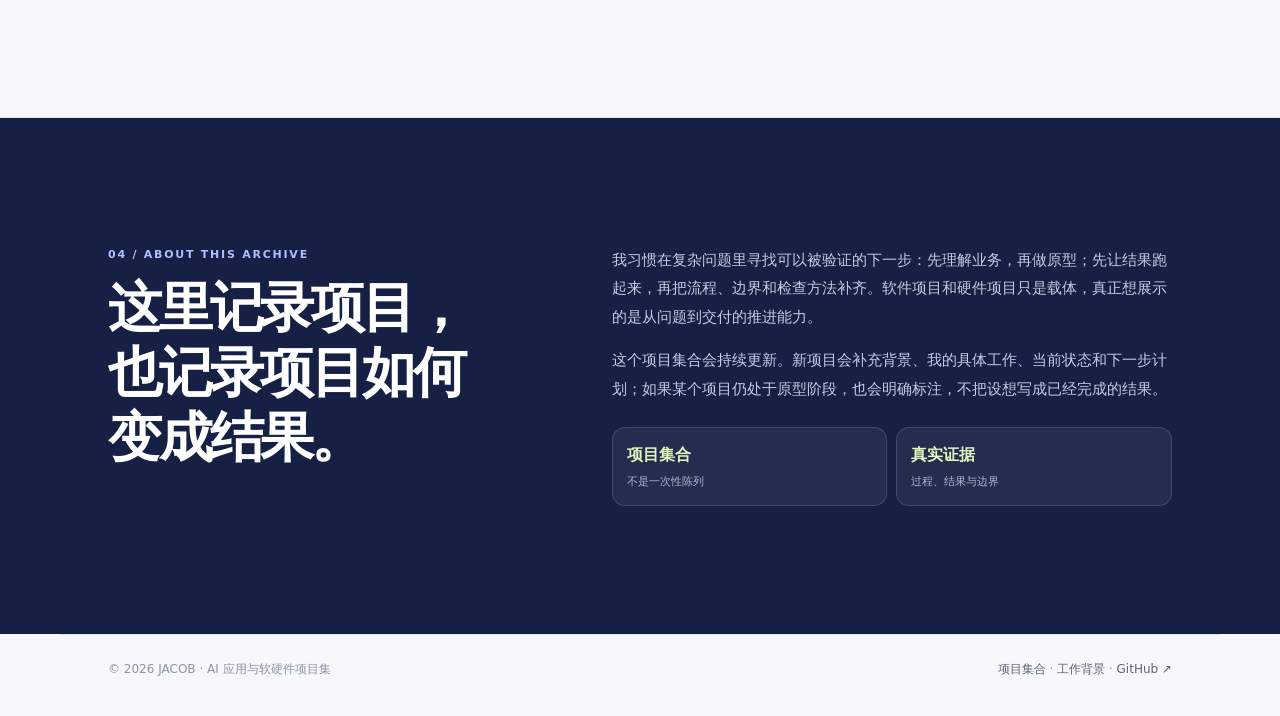
==== commit 199b8ff8: "redesign portfolio as project archive" ====
--- a/index.html
+++ b/index.html
@@ -1,504 +1,283 @@
-<!DOCTYPE html>
+<!doctype html>
 <html lang="zh-CN" class="no-js">
 <head>
-<meta charset="UTF-8" />
-<meta name="viewport" content="width=device-width, initial-scale=1.0" />
-<title>JACOB · 作品集 — AI 应用开发者 / 产品实践者</title>
-<meta name="description" content="JACOB 的个人作品集：把复杂的事情，做成可以被理解的成果。AI 应用、软硬件原型、知识系统。" />
-<link rel="preconnect" href="https://fonts.googleapis.com" />
-<link rel="preconnect" href="https://fonts.gstatic.com" crossorigin />
-<link href="https://fonts.googleapis.com/css2?family=Archivo:wght@500;600;700;800&family=Geist:wght@400;500;600&display=swap" rel="stylesheet" />
-<style>
-  :root{
-    --bg:#FDFDFC;
-    --bg-2:#F7F8FA;
-    --bg-3:#F1F2F5;
-    --line:rgba(12,14,20,0.09);
-    --line-2:rgba(12,14,20,0.18);
-    --text:#17181C;
-    --muted:#4B4E56;
-    --faint:#676B73;
-    --accent:#4F5BD5;
-    --accent-text:#414CC4;
-    --radius:12px;
-    --radius-img:10px;
-    --maxw:1080px;
-    --gutter:clamp(18px,4vw,40px);
-  }
-
-  *{box-sizing:border-box;}
-  html{-webkit-text-size-adjust:100%;}
-  body{
-    margin:0;
-    background:var(--bg);
-    color:var(--text);
-    font-family:"Geist","Archivo",-apple-system,BlinkMacSystemFont,"Segoe UI",sans-serif;
-    font-size:16px;
-    line-height:1.6;
-    letter-spacing:.1px;
-    -webkit-font-smoothing:antialiased;
-    text-rendering:optimizeLegibility;
-  }
-  h1,h2,h3,h4{
-    font-family:"Archivo","Geist",-apple-system,BlinkMacSystemFont,sans-serif;
-    font-weight:700;
-    letter-spacing:-.02em;
-    line-height:1.1;
-    margin:0;
-    color:#131418;
-  }
-  a{color:inherit;text-decoration:none;}
-  img{display:block;max-width:100%;}
-
-  .wrap{max-width:var(--maxw);margin:0 auto;padding:0 var(--gutter);}
-  .eyebrow{
-    font-size:12px;letter-spacing:.18em;text-transform:uppercase;
-    color:var(--accent-text);font-weight:600;margin:0 0 14px;
-  }
-  .muted{color:var(--muted);}
-  .faint{color:var(--faint);font-size:13px;}
-
-  /* ---------- hairline section divider ---------- */
-  .rule{height:1px;background:var(--line);border:0;margin:0;}
-
-  /* ---------- nav ---------- */
-  nav{
-    position:sticky;top:0;z-index:50;
-    background:rgba(253,253,252,.82);
-    backdrop-filter:blur(10px);
-    -webkit-backdrop-filter:blur(10px);
-    border-bottom:1px solid var(--line);
-  }
-  .nav-inner{display:flex;align-items:center;justify-content:space-between;height:58px;}
-  .brand{font-family:"Archivo",sans-serif;font-weight:800;font-size:15px;letter-spacing:.04em;}
-  .brand .dot{color:var(--accent-text);}
-  .nav-links{display:flex;gap:26px;font-size:14px;color:var(--muted);}
-  .nav-links a{transition:color .15s ease;}
-  .nav-links a:hover{color:var(--text);}
-  @media (max-width:560px){.nav-links{display:none;}}
-
-  /* ---------- hero ---------- */
-  .hero{padding:clamp(56px,9vw,104px) 0 clamp(40px,6vw,68px);}
-  .hero-grid{display:grid;grid-template-columns:1.5fr .9fr;gap:clamp(28px,5vw,56px);align-items:center;}
-  .hero h1{
-    font-size:clamp(52px,9vw,104px);
-    font-weight:800;letter-spacing:-.04em;margin:0 0 10px;
-  }
-  .hero .tagline{
-    font-size:clamp(20px,3.4vw,30px);font-weight:600;color:#131418;
-    letter-spacing:-.02em;margin:0 0 18px;max-width:18ch;
-  }
-  .hero p.lede{font-size:15.5px;color:var(--muted);max-width:46ch;margin:0 0 28px;}
-  .cta-row{display:flex;gap:12px;flex-wrap:wrap;}
-  .btn{
-    display:inline-flex;align-items:center;gap:8px;
-    font-size:14px;font-weight:600;padding:11px 18px;border-radius:10px;
-    border:1px solid var(--line-2);color:var(--text);transition:border-color .15s ease,background .15s ease;
-  }
-  .btn:hover{border-color:rgba(12,14,20,.34);background:rgba(12,14,20,.03);}
-  .btn.primary{background:var(--accent);border-color:transparent;color:#fff;}
-  .btn.primary:hover{background:#414CC4;}
-
-  .hero-figure{
-    border:1px solid var(--line);border-radius:var(--radius-img);
-    background:var(--bg-2);padding:14px;
-    max-width:240px;margin-left:auto;
-  }
-  .hero-figure img{border-radius:8px;width:100%;}
-  .hero-figure figcaption{font-size:12px;color:var(--faint);margin-top:10px;text-align:center;}
-
-  @media (max-width:760px){
-    .hero-grid{grid-template-columns:1fr;}
-    .hero-figure{margin:8px auto 0;max-width:200px;}
-  }
-
-  /* ---------- section heading ---------- */
-  .sec{padding:clamp(48px,7vw,84px) 0;}
-  .sec-head{display:flex;align-items:baseline;gap:14px;margin-bottom:34px;flex-wrap:wrap;}
-  .sec-head .idx{font-family:"Archivo",sans-serif;font-size:13px;color:var(--accent-text);font-weight:600;letter-spacing:.1em;}
-  .sec-head h2{font-size:clamp(24px,4vw,34px);}
-  .sec-head .note{font-size:14px;color:var(--muted);margin-left:auto;max-width:38ch;}
-
-  /* ---------- capability grid ---------- */
-  .cap-grid{display:grid;grid-template-columns:repeat(4,1fr);border-top:1px solid var(--line);}
-  .cap-cell{padding:26px 22px 30px;border-bottom:1px solid var(--line);border-right:1px solid var(--line);}
-  .cap-cell:nth-child(4n){border-right:0;}
-  .cap-cell h3{font-size:17px;margin-bottom:10px;}
-  .cap-cell p{font-size:14px;color:var(--muted);margin:0;line-height:1.55;}
-  .cap-cell .k{font-size:12px;color:var(--faint);letter-spacing:.12em;text-transform:uppercase;display:block;margin-bottom:14px;}
-  .flow{display:flex;align-items:center;gap:14px;margin-top:26px;font-size:13px;color:var(--muted);flex-wrap:wrap;}
-  .flow .step{border:1px solid var(--line-2);border-radius:999px;padding:6px 14px;}
-  .flow .arrow{color:var(--faint);}
-  @media (max-width:820px){.cap-grid{grid-template-columns:repeat(2,1fr);}.cap-cell:nth-child(4n){border-right:1px solid var(--line);}.cap-cell:nth-child(2n){border-right:0;}}
-  @media (max-width:480px){.cap-grid{grid-template-columns:1fr;}.cap-cell{border-right:0 !important;}}
-
-  /* ---------- case card base ---------- */
-  .case{border:1px solid var(--line);border-radius:var(--radius);background:#FFFFFF;box-shadow:0 1px 2px rgba(12,14,20,.04);overflow:hidden;}
-  .case-pad{padding:clamp(22px,3.4vw,34px);}
-  .case-meta{display:flex;align-items:center;gap:12px;margin-bottom:16px;}
-  .case-meta .num{font-family:"Archivo",sans-serif;font-weight:700;font-size:13px;color:var(--accent-text);letter-spacing:.08em;}
-  .case-meta .tagline-sm{font-size:12px;color:var(--faint);letter-spacing:.14em;text-transform:uppercase;}
-  .case h3{font-size:clamp(22px,3.2vw,28px);margin-bottom:14px;}
-  .case p.desc{font-size:15.5px;color:var(--muted);margin:0 0 18px;max-width:54ch;}
-  .chips{display:flex;flex-wrap:wrap;gap:8px;margin:0 0 18px;}
-  .chip{font-size:12.5px;color:var(--text);border:1px solid var(--line-2);border-radius:999px;padding:5px 12px;}
-  .chip.soft{color:var(--muted);}
-  .stack{font-size:13px;color:var(--faint);margin:0 0 16px;font-family:"Geist",monospace;}
-  .case-link{font-size:14px;color:var(--accent-text);font-weight:600;display:inline-flex;align-items:center;gap:6px;}
-  .case-link:hover{text-decoration:underline;}
-
-  /* ---------- featured (doubao) horizontal module ---------- */
-  .featured{display:grid;grid-template-columns:1.05fr .95fr;gap:0;}
-  .featured .txt{padding:clamp(26px,3.6vw,38px);border-right:1px solid var(--line);}
-  .featured .visual{padding:clamp(22px,3vw,32px);display:flex;flex-direction:column;justify-content:center;background:var(--bg-3);}
-  .featured ul.points{list-style:none;padding:0;margin:0 0 18px;}
-  .featured ul.points li{font-size:15px;color:var(--muted);padding:7px 0 7px 18px;position:relative;border-bottom:1px solid var(--line);}
-  .featured ul.points li:before{content:"";position:absolute;left:0;top:14px;width:6px;height:6px;border-radius:2px;background:var(--accent);}
-  .featured ul.points li:last-child{border-bottom:0;}
-  .shot-group{display:flex;gap:8px;max-width:460px;width:100%;}
-  .shot-group figure{margin:0;flex:1;}
-  .shot-group img{width:100%;height:auto;border:1px solid var(--line-2);border-radius:8px;background:#ffffff;}
-  .shot-cap{font-size:12px;color:var(--faint);margin-top:12px;line-height:1.5;}
-  @media (max-width:820px){
-    .featured{grid-template-columns:1fr;}
-    .featured .txt{border-right:0;border-bottom:1px solid var(--line);}
-    .shot-group{max-width:100%;}
-  }
-
-  /* ---------- digital-human (one main + one aux) ---------- */
-  .dh-grid{display:grid;grid-template-columns:1fr 360px;gap:clamp(24px,4vw,40px);align-items:center;}
-  .dh-shots{display:flex;gap:12px;justify-content:flex-end;}
-  .dh-shots figure{margin:0;}
-  .dh-shots img{max-height:360px;width:auto;border:1px solid var(--line-2);border-radius:var(--radius-img);background:#ffffff;box-shadow:0 1px 3px rgba(12,14,20,.06);}
-  .dh-shots figcaption{font-size:12px;color:var(--faint);margin-top:8px;text-align:center;}
-  @media (max-width:820px){
-    .dh-grid{grid-template-columns:1fr;}
-    .dh-shots{justify-content:flex-start;flex-wrap:wrap;}
-    .dh-shots img{max-height:300px;}
-  }
-
-  /* ---------- compact double column ---------- */
-  .two-col{display:grid;grid-template-columns:1fr 1fr;gap:18px;}
-  @media (max-width:760px){.two-col{grid-template-columns:1fr;}}
-
-  /* ---------- recognition posters ---------- */
-  .rec-grid{display:grid;grid-template-columns:1fr 300px;gap:clamp(24px,4vw,44px);align-items:center;}
-  .posters{display:flex;gap:14px;justify-content:flex-end;flex-wrap:wrap;}
-  .posters figure{margin:0;}
-  .posters img{max-height:340px;width:auto;border:1px solid var(--line-2);border-radius:var(--radius-img);background:#ffffff;box-shadow:0 1px 3px rgba(12,14,20,.06);}
-  .posters figcaption{font-size:12px;color:var(--faint);margin-top:8px;text-align:center;max-width:160px;}
-  @media (max-width:760px){
-    .rec-grid{grid-template-columns:1fr;}
-    .posters{justify-content:flex-start;}
-    .posters img{max-height:280px;}
-  }
-
-  /* ---------- about / footer ---------- */
-  .about{border-top:1px solid var(--line);padding:clamp(48px,7vw,80px) 0;}
-  .about-grid{display:grid;grid-template-columns:1fr 1.4fr;gap:clamp(24px,5vw,56px);}
-  .about h2{font-size:clamp(26px,4vw,38px);}
-  .about p{font-size:15.5px;color:var(--muted);max-width:52ch;}
-  @media (max-width:760px){.about-grid{grid-template-columns:1fr;}}
-  footer{border-top:1px solid var(--line);padding:34px 0 56px;}
-  .foot-inner{display:flex;justify-content:space-between;gap:18px;flex-wrap:wrap;font-size:13px;color:var(--faint);}
-  .foot-inner a{color:var(--muted);}
-  .foot-inner a:hover{color:var(--text);}
-
-  /* ---------- reveal animation ---------- */
-  html.js .reveal{opacity:0;transform:translateY(14px);transition:opacity .6s ease,transform .6s ease;}
-  html.js .reveal.in{opacity:1;transform:none;}
-  @media (prefers-reduced-motion:reduce){
-    html.js .reveal{opacity:1 !important;transform:none !important;transition:none !important;}
-    *{scroll-behavior:auto !important;}
-  }
-  html{scroll-behavior:smooth;}
-</style>
+  <meta charset="UTF-8">
+  <meta name="viewport" content="width=device-width, initial-scale=1.0">
+  <meta name="description" content="JACOB 的持续更新项目集合：AI 应用、企业 Agent、知识系统、智能硬件与教育科技产品。">
+  <meta name="theme-color" content="#192750">
+  <title>JACOB · AI 应用与软硬件项目集</title>
+  <link rel="icon" href="data:image/svg+xml,%3Csvg xmlns='http://www.w3.org/2000/svg' viewBox='0 0 16 16'%3E%3Crect x='3' y='3' width='10' height='10' rx='2' fill='%233158e8'/%3E%3C/svg%3E">
+  <link rel="stylesheet" href="home.css?v=20260921">
 </head>
 <body>
-
-<nav>
-  <div class="wrap nav-inner">
-    <div class="brand">JACOB<span class="dot">.</span></div>
-    <div class="nav-links">
-      <a href="#work">作品</a>
-      <a href="#capability">能力</a>
-      <a href="#about">关于</a>
+  <header class="home-header">
+    <div class="home-wrap home-header-inner">
+      <a class="home-brand" href="#top" aria-label="返回首页">JACOB<em>.</em><small>PROJECT ARCHIVE</small></a>
+      <nav class="home-nav" aria-label="主导航">
+        <a href="#projects">项目集合</a>
+        <a href="#capabilities">能力</a>
+        <a href="#background">工作背景</a>
+        <a href="#about">关于</a>
+      </nav>
+      <a class="home-github" href="https://github.com/qiebo" target="_blank" rel="noopener">
+        <svg viewBox="0 0 16 16" aria-hidden="true"><path d="M8 0C3.58 0 0 3.58 0 8c0 3.54 2.29 6.53 5.47 7.59.4.07.55-.17.55-.38 0-.19-.01-.82-.01-1.49-2.01.37-2.53-.49-2.69-.94-.09-.23-.48-.94-.82-1.13-.28-.15-.68-.52-.01-.53.63-.01 1.08.58 1.23.82.72 1.21 1.87.87 2.33.66.07-.52.28-.87.51-1.07-1.78-.2-3.64-.89-3.64-3.95 0-.87.31-1.59.82-2.15-.08-.2-.36-1.02.08-2.12 0 0 .67-.21 2.2.82.64-.18 1.32-.27 2-.27s1.36.09 2 .27c1.53-1.04 2.2-.82 2.2-.82.44 1.1.16 1.92.08 2.12.51.56.82 1.27.82 2.15 0 3.07-1.87 3.75-3.65 3.95.29.25.54.73.54 1.48 0 1.07-.01 1.93-.01 2.2 0 .21.15.46.55.38A8.01 8.01 0 0 0 16 8c0-4.42-3.58-8-8-8Z"/></svg>
+        GitHub
+      </a>
     </div>
+  </header>
+
+  <main>
+    <header class="home-hero" id="top">
+      <div class="home-wrap home-hero-inner">
+        <div class="home-hero-copy rv">
+          <p class="home-kicker">AI 应用产品经理 · 项目集合</p>
+          <h1>把 AI 做成<br><span>业务能用的成果。</span></h1>
+          <p class="home-hero-lead">这里记录我参与、设计和落地的项目：从企业 Agent 与知识库，到儿童 AI 应用、桌面智能硬件和个人知识系统。项目会持续更新，重点呈现背景、过程、结果与可验证证据。</p>
+          <div class="home-hero-actions">
+            <a class="home-btn home-btn-primary" href="#projects">浏览项目集合 →</a>
+            <a class="home-btn home-btn-ghost" href="#background">了解工作背景</a>
+          </div>
+          <div class="home-hero-note" aria-label="当前方向">
+            <span>AI 应用产品</span>
+            <span>企业智能化</span>
+            <span>软硬件原型</span>
+          </div>
+        </div>
+
+        <aside class="archive-card rv" aria-label="项目集合说明">
+          <div class="archive-card-top"><span>PROJECT ARCHIVE</span><b>持续更新中</b></div>
+          <div class="archive-card-main">
+            <div class="archive-card-index">01</div>
+            <div>
+              <h2>项目集合</h2>
+              <p>AI 应用 · 智能硬件 · 知识系统 · 业务自动化</p>
+            </div>
+          </div>
+          <div class="archive-flow" aria-label="项目推进路径">
+            <span>问题</span><span>方案</span><span>原型</span><span>验证</span><span>交付</span>
+          </div>
+          <div class="archive-card-bottom">
+            <span>按项目更新</span><span>保留真实证据</span><span>记录下一步</span>
+          </div>
+        </aside>
+      </div>
+    </header>
+
+    <section class="proof-strip" id="impact" aria-label="项目成果概览">
+      <div class="home-wrap proof-grid">
+        <div class="proof-item rv"><span class="proof-value">10<em>+</em></span><span class="proof-label">年 ToB / 教育产品与项目经验</span></div>
+        <div class="proof-item rv"><span class="proof-value">4<em>个</em></span><span class="proof-label">业务级 AI 应用 / 工具进入实际应用</span></div>
+        <div class="proof-item rv"><span class="proof-value">2-3天 <em>→</em> 2-3小时</span><span class="proof-label">典型售前方案制作周期</span></div>
+        <div class="proof-item rv"><span class="proof-value">400<em>+</em></span><span class="proof-label">AI 赋能培训覆盖人次</span></div>
+      </div>
+    </section>
+
+    <section class="home-section collection-section" id="projects">
+      <span class="anchor-alias" id="work"></span>
+      <div class="home-wrap">
+        <div class="home-section-head rv">
+          <div>
+            <p class="home-section-kicker">01 / Project archive</p>
+            <h2>项目集合，持续长大。</h2>
+          </div>
+          <p class="home-section-intro">这不是一页做完就结束的展示，而是一份会继续增加的项目档案。项目按类型整理，代表性项目提供更完整的过程页。</p>
+        </div>
+
+        <div class="collection-toolbar rv">
+          <div class="filter-list" role="group" aria-label="项目筛选">
+            <button class="filter-btn" type="button" data-filter="all" aria-pressed="true">全部</button>
+            <button class="filter-btn" type="button" data-filter="business" aria-pressed="false">业务智能化</button>
+            <button class="filter-btn" type="button" data-filter="software" aria-pressed="false">AI 应用</button>
+            <button class="filter-btn" type="button" data-filter="hardware" aria-pressed="false">软硬件结合</button>
+            <button class="filter-btn" type="button" data-filter="system" aria-pressed="false">知识系统</button>
+          </div>
+          <span class="collection-count" id="collection-count" aria-live="polite">6 个项目 · 持续更新</span>
+        </div>
+
+        <div class="project-grid" id="project-grid">
+          <article class="project-card project-card--feature rv" data-kind="business software" data-project>
+            <div class="project-copy">
+              <p class="project-kicker"><span class="project-number">01</span> 工作成果 · AI 产品</p>
+              <h3 class="project-title">企业售前方案 AI 工作流</h3>
+              <p class="project-summary">把会议纪要、客户需求识别、知识库检索、方案生成、内容补全和 Checklist 质检串成可复用流程，让复杂售前工作从“依赖个人经验”变成“有结构、可审核、能复用”的业务方法。</p>
+              <div class="project-meta"><span class="project-tag">负责人</span><span class="project-tag">Agent 工作流</span><span class="project-tag">企业知识库</span><span class="project-tag">人工审核</span></div>
+              <a class="project-link" href="cases/ai-workflows.html">查看项目过程</a>
+            </div>
+            <div class="project-proof">
+              <p class="proof-kicker">Evidence / 结果证据</p>
+              <h4>从需求输入到方案交付的完整链路</h4>
+              <div class="outcome-grid">
+                <div class="outcome"><strong>2-3h</strong><span>典型方案制作周期</span></div>
+                <div class="outcome"><strong>8 所</strong><span>高中实验室方案</span></div>
+                <div class="outcome"><strong>1 个月</strong><span>集中完成并通过评审</span></div>
+              </div>
+              <div class="workflow-visual" aria-label="工作流节点">
+                <span>会议纪要</span><span>需求识别</span><span>知识检索</span><span>方案生成</span><span>质检交付</span>
+              </div>
+              <p class="project-proof-note">采用“AI 生成 + 人工审核 + Checklist 质检”的方式，把效率提升和交付可靠性同时纳入设计。</p>
+            </div>
+          </article>
+
+          <article class="project-card project-card--compact rv" data-kind="business software" data-project>
+            <div class="project-copy">
+              <p class="project-kicker"><span class="project-number">02</span> 工作成果 · 自动化</p>
+              <h3 class="project-title">数据分析报告自动生成 Agent</h3>
+              <p class="project-summary">面向学校客户反馈与续约沟通，把后台授权登录、数据抓取与清洗、指标计算、模板匹配、Word 报告生成和结果质检组织成一条自动化链路。</p>
+              <div class="mini-result"><strong>半天 → 约 3 分钟</strong><span>单份报告制作时间</span></div>
+              <div class="outcome-grid">
+                <div class="outcome"><strong>数十份</strong><span>稳定生成报告</span></div>
+                <div class="outcome"><strong>全流程</strong><span>抓取、分析、排版、质检</span></div>
+                <div class="outcome"><strong>真实使用</strong><span>续约沟通与项目复盘</span></div>
+              </div>
+              <div class="project-meta"><span class="project-tag">数据流程设计</span><span class="project-tag">指标体系</span><span class="project-tag">文档自动化</span></div>
+              <a class="project-link" href="cases/data-report-agent.html">查看项目过程</a>
+            </div>
+          </article>
+
+          <article class="project-card project-card--compact rv" data-kind="business system" data-project>
+            <div class="project-copy">
+              <p class="project-kicker"><span class="project-number">03</span> 工作成果 · 知识资产</p>
+              <h3 class="project-title">售前与招投标知识库</h3>
+              <p class="project-summary">整理分散的历史方案、项目资料和产品资料，建立项目 / 产品双维度检索体系，并与 ERP、Agent 工具衔接，让知识能够被查询、调用和复用。</p>
+              <div class="mini-result"><strong>可检索 → 可调用</strong><span>企业知识资产的使用方式</span></div>
+              <div class="workflow-visual" aria-label="知识库使用路径">
+                <span>资料整理</span><span>结构化</span><span>双维检索</span><span>Agent 调用</span><span>文档复用</span>
+              </div>
+              <div class="project-meta"><span class="project-tag">企业知识库</span><span class="project-tag">ERP / API</span><span class="project-tag">业务复用</span></div>
+              <a class="project-link" href="cases/enterprise-knowledge.html">查看项目过程</a>
+            </div>
+          </article>
+
+          <article class="project-card project-card--compact rv" data-kind="software hardware" data-project>
+            <div class="project-copy">
+              <figure class="project-image project-image--phones media-thumb" data-caption="逗包 · Android 端：主页、流式对话与服务器设置">
+                <img src="assets/doubao-companion/android-home-new-conversation.png" alt="逗包 Android 端新建对话主页">
+                <img src="assets/doubao-companion/android-server-connected.png" alt="逗包 Android 端流式对话">
+                <img src="assets/doubao-companion/android-sidebar-server-settings.png" alt="逗包 Android 端服务器设置">
+              </figure>
+              <p class="project-kicker"><span class="project-number">04</span> 独立项目 · AI 应用</p>
+              <h3 class="project-title">逗包 · 儿童 AI 伴侣</h3>
+              <p class="project-summary">可私有部署的低刺激儿童 AI 陪伴应用。服务端运行在自有主机，覆盖 Android App、浏览器与 PWA，并把安全边界、家长控制和本地数据留存放进产品设计。</p>
+              <div class="project-meta"><span class="project-tag">Agent 运行时</span><span class="project-tag">多层安全</span><span class="project-tag">Android / PWA</span></div>
+              <a class="project-link" href="cases/child-ai-companion.html">查看项目过程</a>
+            </div>
+          </article>
+
+          <article class="project-card project-card--compact rv" data-kind="hardware software" data-project>
+            <div class="project-copy">
+              <figure class="project-image project-image--hardware media-thumb" data-caption="桌面 AI 数智人教学终端：亮屏运行与外观结构">
+                <img src="assets/desktop-digital-human/runtime-avatar.png" alt="桌面数智人亮屏运行">
+                <img src="assets/desktop-digital-human/exterior-side.png" alt="桌面数智人外观侧面">
+              </figure>
+              <p class="project-kicker"><span class="project-number">05</span> 产品原型 · 软硬件结合</p>
+              <h3 class="project-title">桌面 AI 数智人教学终端</h3>
+              <p class="project-summary">从角色 DIY、模型与能力配置，到 Linux 设备上的数字人界面、语音、知识库和整机联调，验证“生成式 AI + 数字人 + 实体终端”在课堂 AI 素养教育中的产品形态。</p>
+              <div class="project-meta"><span class="project-tag">RK3576 K7</span><span class="project-tag">Linux</span><span class="project-tag">产品原型</span></div>
+              <a class="project-link" href="cases/desktop-digital-human.html">查看项目过程</a>
+            </div>
+          </article>
+
+          <article class="project-card project-card--compact rv" data-kind="system software" data-project>
+            <div class="project-copy">
+              <figure class="project-image project-image--graph media-thumb" data-caption="X 知识库：1,120+ 条收藏经过采集、处理与校验后进入 Obsidian 图谱">
+                <img src="assets/x-bookmarks/graph-view.png" alt="X 知识库 Obsidian 图谱视图">
+              </figure>
+              <p class="project-kicker"><span class="project-number">06</span> 独立项目 · 知识系统</p>
+              <h3 class="project-title">X 知识库</h3>
+              <p class="project-summary">把长期收藏变成可检索、可复用的个人知识管道：浏览器只读采集，本地完成清洗、分类、媒体处理与全量校验，最终沉淀到 Obsidian 图谱。</p>
+              <div class="project-meta"><span class="project-tag">1,120+ 条记录</span><span class="project-tag">采集 / 处理 / 校验</span><span class="project-tag">可迁移 Skill</span></div>
+              <a class="project-link" href="cases/x-bookmarks.html">查看项目过程</a>
+            </div>
+          </article>
+        </div>
+      </div>
+    </section>
+
+    <section class="home-section capability-section" id="capabilities">
+      <div class="home-wrap">
+        <div class="home-section-head rv">
+          <div>
+            <p class="home-section-kicker">02 / What I can move</p>
+            <h2>从想法，推进到可交付。</h2>
+          </div>
+          <p class="home-section-intro">项目类型可以不同，但我在每个项目里关注同一件事：把问题拆清楚，让方案可验证，再把结果带回真实使用场景。</p>
+        </div>
+
+        <div class="capability-grid">
+          <article class="capability-card rv"><span class="capability-index">01 / 业务</span><h3>理解真实问题</h3><p>从客户需求、业务流程和现场约束出发，识别真正值得被 AI 或产品解决的环节。</p></article>
+          <article class="capability-card rv"><span class="capability-index">02 / 产品</span><h3>定义产品边界</h3><p>明确目标用户、输入输出、角色权限、异常情况与人工介入点，避免只做一个会演示的 Demo。</p></article>
+          <article class="capability-card rv"><span class="capability-index">03 / AI</span><h3>组织 Agent 能力</h3><p>设计知识检索、工具调用、Prompt / Context、流程节点和质量门禁，让模型进入可控流程。</p></article>
+          <article class="capability-card rv"><span class="capability-index">04 / 工程</span><h3>完成原型落地</h3><p>能够用 Python、API、Node.js、React、Linux 及硬件联调，把方案推进到可运行的原型。</p></article>
+          <article class="capability-card rv"><span class="capability-index">05 / 交付</span><h3>验证并推动使用</h3><p>通过真实文件、部署、培训、Checklist 和复盘确认结果，推动个人方法变成团队可以复用的资产。</p></article>
+        </div>
+
+        <div class="method-row" aria-label="项目推进方法">
+          <div class="method-step rv"><b>1</b>理解业务</div>
+          <div class="method-step rv"><b>2</b>选择介入点</div>
+          <div class="method-step rv"><b>3</b>做可验证原型</div>
+          <div class="method-step rv"><b>4</b>接入真实流程</div>
+          <div class="method-step rv"><b>5</b>记录结果与下一步</div>
+        </div>
+      </div>
+    </section>
+
+    <section class="home-section background-section" id="background">
+      <span class="anchor-alias" id="recognition"></span>
+      <div class="home-wrap">
+        <div class="home-section-head rv">
+          <div>
+            <p class="home-section-kicker">03 / Work background</p>
+            <h2>项目集合背后的工作背景。</h2>
+          </div>
+          <p class="home-section-intro">作品集不是简历副本，但项目为什么能落地，和长期积累的 ToB 交付、教育产品、软硬件实践与培训经验有关。</p>
+        </div>
+
+        <div class="background-layout">
+          <div class="timeline">
+            <article class="timeline-item rv"><p class="timeline-date">2025.06 — 至今</p><h3>上海远播教育科技集团 · AI 产品经理</h3><p>负责事业部 AI 赋能、售前方案与招投标知识库、ERP / Agent 对接和 AI 工具落地，推动业务级应用从需求梳理进入真实使用。</p></article>
+            <article class="timeline-item rv"><p class="timeline-date">2021 — 2025</p><h3>教育科技产品与 AI 硬件实践</h3><p>在教育科技公司负责 AI 课程、智能硬件、视觉能力和大模型应用原型，积累软硬件选型、集成、部署与现场问题处理经验。</p></article>
+            <article class="timeline-item rv"><p class="timeline-date">2015 — 2021</p><h3>ToB 项目实施、售前与教育内容</h3><p>服务出版社、高校及中小学客户，覆盖需求调研、方案设计、项目实施、验收交付、教师培训与课程内容产品化。</p></article>
+          </div>
+          <aside class="credibility-card rv">
+            <h3>可验证的背景信息</h3>
+            <ul class="credibility-list">
+              <li>华东师范大学软件工程硕士，AI 方向；本科为电子科学与技术。</li>
+              <li>累计开展 AI 赋能培训，覆盖 400+ 人次。</li>
+              <li>持有信息系统项目管理师（高级）等资格证书。</li>
+              <li>目标方向：AI 产品经理、企业 AI 应用落地、Agent 工作流产品。</li>
+            </ul>
+          </aside>
+        </div>
+      </div>
+    </section>
+
+    <section class="home-section about-section" id="about">
+      <div class="home-wrap about-layout">
+        <div class="rv">
+          <p class="home-section-kicker">04 / About this archive</p>
+          <h2>这里记录项目，也记录项目如何变成结果。</h2>
+        </div>
+        <div class="about-copy rv">
+          <p>我习惯在复杂问题里寻找可以被验证的下一步：先理解业务，再做原型；先让结果跑起来，再把流程、边界和检查方法补齐。软件项目和硬件项目只是载体，真正想展示的是从问题到交付的推进能力。</p>
+          <p>这个项目集合会持续更新。新项目会补充背景、我的具体工作、当前状态和下一步计划；如果某个项目仍处于原型阶段，也会明确标注，不把设想写成已经完成的结果。</p>
+          <div class="about-callout"><div><strong>项目集合</strong><span>不是一次性陈列</span></div><div><strong>真实证据</strong><span>过程、结果与边界</span></div></div>
+        </div>
+      </div>
+    </section>
+  </main>
+
+  <footer class="home-footer">
+    <div class="home-wrap home-footer-inner">
+      <span>© <span data-year>2026</span> JACOB · AI 应用与软硬件项目集</span>
+      <span><a href="#projects">项目集合</a> · <a href="#background">工作背景</a> · <a href="https://github.com/qiebo" target="_blank" rel="noopener">GitHub ↗</a></span>
+    </div>
+  </footer>
+
+  <div class="lightbox" role="dialog" aria-modal="true" aria-label="查看项目图片">
+    <button class="lb-close" type="button" aria-label="关闭">×</button>
+    <div><img alt=""><p class="lb-cap"></p></div>
   </div>
-</nav>
-
-<!-- ============ HERO ============ -->
-<header class="hero">
-  <div class="wrap hero-grid">
-    <div class="reveal">
-      <p class="eyebrow">AI 应用开发者 · 产品实践者</p>
-      <h1>JACOB</h1>
-      <p class="tagline">把复杂的事情，做成可以被理解的成果。</p>
-      <p class="lede">华东师范大学软件工程硕士 · 远播教育集团 AI 赋能培训讲师。专注把 AI 能力落进真实可用的产品与硬件原型——全栈落地、软硬件协同、产品判断。</p>
-      <div class="cta-row">
-        <a class="btn primary" href="#doubao">查看主打案例 →</a>
-        <a class="btn" href="https://github.com/qiebo/child-ai-companion" target="_blank" rel="noopener">GitHub ↗</a>
-      </div>
-    </div>
-    <figure class="hero-figure reveal">
-      <img src="assets/doubao-companion/mascot.png" alt="逗包 · AI 朋友 吉祥物" loading="lazy" />
-      <figcaption>吉祥物「逗包」</figcaption>
-    </figure>
-  </div>
-</header>
-
-<div class="rule"></div>
-
-<!-- ============ CAPABILITY ============ -->
-<section class="sec" id="capability">
-  <div class="wrap">
-    <div class="sec-head reveal">
-      <span class="idx">能力图</span>
-      <h2>从理解到验证的一条主线</h2>
-      <span class="note">把复杂问题拆成可被理解、可被交付的成果。</span>
-    </div>
-    <div class="cap-grid reveal">
-      <div class="cap-cell">
-        <span class="k">01</span>
-        <h3>理解硬件</h3>
-        <p>能读板子、接传感器、跑 Linux 环境，把软硬边界讲清楚。</p>
-      </div>
-      <div class="cap-cell">
-        <span class="k">02</span>
-        <h3>组织知识</h3>
-        <p>把零散收藏与文档结构化为可检索、可复用的个人知识系统。</p>
-      </div>
-      <div class="cap-cell">
-        <span class="k">03</span>
-        <h3>设计工作流</h3>
-        <p>把重复流程整理成可复用、可验证的方法，而非一次性脚本。</p>
-      </div>
-      <div class="cap-cell">
-        <span class="k">04</span>
-        <h3>表达成果</h3>
-        <p>用克制的版式与真实证据，让人十秒内看懂你做了什么。</p>
-      </div>
-    </div>
-    <div class="flow reveal">
-      <span class="step">理解</span><span class="arrow">→</span>
-      <span class="step">原型</span><span class="arrow">→</span>
-      <span class="step">验证</span>
-    </div>
-  </div>
-</section>
-
-<div class="rule"></div>
-
-<!-- ============ WORK / CASES ============ -->
-<section class="sec" id="work">
-  <div class="wrap">
-    <div class="sec-head reveal">
-      <span class="idx">作品</span>
-      <h2>五个案例</h2>
-      <span class="note">按求职权重排序，文字为主、图片为证据。</span>
-    </div>
-
-    <!-- 01 逗包 · 主打横向大模块 -->
-    <article class="case featured reveal" id="doubao">
-      <div class="txt">
-        <div class="case-meta">
-          <span class="num">01</span>
-          <span class="tagline-sm">主打案例 · AI 应用</span>
-        </div>
-        <h3>逗包 · AI 朋友</h3>
-        <p class="desc">私有部署的低刺激儿童 AI 陪伴助手：服务端部署在自有主机，数据不出局域网。</p>
-        <ul class="points">
-          <li>Agent 运行时：对话状态 / 流式事件 / 受控工具循环</li>
-          <li>可插拔本地语音链路（ASR / TTS）</li>
-          <li>图片作业辅导，独立图片模型路由</li>
-          <li>视频推荐先审核后内嵌播放</li>
-          <li>严格防绕过安全策略，游戏内容跨会话边界</li>
-          <li>独立家长端：模型热配置 / PIN / 长期记忆 / 动态画像</li>
-          <li>人格设计文档迭代 V0.1 → V0.3</li>
-        </ul>
-        <div class="chips">
-          <span class="chip soft">不伪装</span>
-          <span class="chip soft">不越权</span>
-          <span class="chip soft">不外跳</span>
-          <span class="chip soft">不出网</span>
-          <span class="chip soft">不硬堵</span>
-          <span class="chip soft">不锁定</span>
-        </div>
-        <p class="stack">Node.js 22（SQLite）· React 19 · TypeScript · Vite 7 · PWA · 安卓原生 WebView 壳</p>
-        <div class="chips">
-          <span class="chip">AI 产品全栈</span>
-          <span class="chip">Agent 工程</span>
-          <span class="chip">安全设计</span>
-        </div>
-        <a class="case-link" href="https://github.com/qiebo/child-ai-companion" target="_blank" rel="noopener">github.com/qiebo/child-ai-companion ↗</a>
-      </div>
-      <div class="visual">
-        <div class="shot-group">
-          <figure>
-            <img src="assets/doubao-companion/android-home-new-conversation.png" alt="新建对话主页" loading="lazy" />
-          </figure>
-          <figure>
-            <img src="assets/doubao-companion/android-server-connected.png" alt="对话与流式回复" loading="lazy" />
-          </figure>
-          <figure>
-            <img src="assets/doubao-companion/android-sidebar-server-settings.png" alt="会话侧边栏与服务器设置" loading="lazy" />
-          </figure>
-        </div>
-        <p class="shot-cap">手机端竖屏界面（一组 ≤ 内容区 45%）：主页 / 流式对话 / 服务器侧边栏。</p>
-      </div>
-    </article>
-
-    <!-- 02 桌面数智人一体机 · 一主一辅 -->
-    <article class="case reveal" id="work-dh" style="margin-top:18px;">
-      <div class="case-pad">
-        <div class="dh-grid">
-          <div>
-            <div class="case-meta">
-              <span class="num">02</span>
-              <span class="tagline-sm">软硬件协同</span>
-            </div>
-            <h3>桌面数智人一体机</h3>
-            <p class="desc">从外观、结构、硬件集成到 AI 交互，把桌面数字人想法推进成可运行的真实设备。RK3576 K7，Linux 环境。</p>
-            <div class="chips">
-              <span class="chip">软硬件协同</span>
-              <span class="chip">产品原型</span>
-              <span class="chip">Vibe Coding</span>
-            </div>
-          </div>
-          <div class="dh-shots">
-            <figure>
-              <img src="assets/desktop-digital-human/runtime-avatar.png" alt="数智人亮屏运行" loading="lazy" />
-              <figcaption>亮屏运行</figcaption>
-            </figure>
-            <figure>
-              <img src="assets/desktop-digital-human/exterior-side.png" alt="数智人外观侧面" loading="lazy" />
-              <figcaption>外观</figcaption>
-            </figure>
-          </div>
-        </div>
-      </div>
-    </article>
-
-    <!-- 03 / 04 紧凑双列 -->
-    <div class="two-col" style="margin-top:18px;">
-      <article class="case reveal" id="work-xb">
-        <div class="case-pad">
-          <div class="case-meta">
-            <span class="num">03</span>
-            <span class="tagline-sm">知识系统</span>
-          </div>
-          <h3>X 书签知识库</h3>
-          <p class="desc">把长期收藏转化为可分类、可检索、可复用的个人知识系统。</p>
-          <div class="chips">
-            <span class="chip">知识系统</span>
-            <span class="chip">检索</span>
-            <span class="chip">复用</span>
-          </div>
-        </div>
-      </article>
-      <article class="case reveal">
-        <div class="case-pad">
-          <div class="case-meta">
-            <span class="num">04</span>
-            <span class="tagline-sm">工作流</span>
-          </div>
-          <h3>AI 工作流与 Skill</h3>
-          <p class="desc">围绕真实工作场景，把重复流程整理成可复用、可验证的方法。</p>
-          <div class="chips">
-            <span class="chip">工作流</span>
-            <span class="chip">自动化</span>
-            <span class="chip">可验证</span>
-          </div>
-        </div>
-      </article>
-    </div>
-  </div>
-</section>
-
-<div class="rule"></div>
-
-<!-- ============ 05 履历证据 ============ -->
-<section class="sec" id="recognition">
-  <div class="wrap">
-    <div class="sec-head reveal">
-      <span class="idx">履历证据</span>
-      <h2>履历与工作成果</h2>
-      <span class="note">放回真实工作背景呈现，靠文案传递分量。</span>
-    </div>
-    <article class="case reveal">
-      <div class="case-pad">
-        <div class="rec-grid">
-          <div>
-            <div class="case-meta">
-              <span class="num">05</span>
-              <span class="tagline-sm">获奖 · 赋能</span>
-            </div>
-            <h3>AI INNOVATION AWARD + 岗位赋能</h3>
-            <p class="desc">AI INNOVATION AWARD（百万加冕）评选获奖，叠加面向 AI 岗位的赋能培训材料，作为真实工作成果的证据。</p>
-            <div class="chips">
-              <span class="chip">百万加冕</span>
-              <span class="chip">AI 赋能讲师</span>
-              <span class="chip">真实交付</span>
-            </div>
-          </div>
-          <div class="posters">
-            <figure>
-              <img src="assets/recognition/ai-innovation-award.jpg" alt="AI INNOVATION AWARD 获奖海报" loading="lazy" />
-              <figcaption>AI INNOVATION AWARD</figcaption>
-            </figure>
-            <figure>
-              <img src="assets/recognition/ai-enablement-plan.jpg" alt="AI 岗位赋能计划海报" loading="lazy" />
-              <figcaption>AI 岗位赋能计划</figcaption>
-            </figure>
-          </div>
-        </div>
-      </div>
-    </article>
-  </div>
-</section>
-
-<div class="rule"></div>
-
-<!-- ============ ABOUT ============ -->
-<section class="about" id="about">
-  <div class="wrap about-grid">
-    <div class="reveal">
-      <p class="eyebrow">关于</p>
-      <h2>持续更新的<br />个人档案</h2>
-    </div>
-    <div class="reveal">
-      <p>JACOB —— AI 应用开发者 / 产品实践者。远播教育集团 AI 赋能培训讲师，华东师范大学软件工程硕士。</p>
-      <p class="muted">一句话主张：「把复杂的事情，做成可以被理解的成果。」关键词：AI 应用 · 软硬件原型 · 知识系统 · 工作流 · 真实交付。</p>
-    </div>
-  </div>
-</section>
-
-<footer>
-  <div class="wrap foot-inner">
-    <span>© JACOB · 个人作品集</span>
-    <span><a href="https://github.com/qiebo/child-ai-companion" target="_blank" rel="noopener">GitHub</a> · <a href="#work">作品</a> · <a href="#about">关于</a></span>
-  </div>
-</footer>
-
-<script>
-  // reveal on scroll, with prefers-reduced-motion graceful fallback
-  (function(){
-    var root = document.documentElement;
-    root.classList.remove('no-js');
-    root.classList.add('js');
-    var reduce = window.matchMedia && window.matchMedia('(prefers-reduced-motion: reduce)').matches;
-    var items = document.querySelectorAll('.reveal');
-    if (reduce || !('IntersectionObserver' in window)) {
-      items.forEach(function(el){ el.classList.add('in'); });
-      return;
-    }
-    var io = new IntersectionObserver(function(entries){
-      entries.forEach(function(e){
-        if (e.isIntersecting){ e.target.classList.add('in'); io.unobserve(e.target); }
-      });
-    }, { threshold: 0.12, rootMargin: '0px 0px -8% 0px' });
-    items.forEach(function(el){ io.observe(el); });
-  })();
-</script>
+
+  <script src="script.js?v=20260921"></script>
 </body>
 </html>
--- a/home.css
+++ b/home.css
@@ -0,0 +1,295 @@
+:root {
+  --home-bg: #f6f8fb;
+  --home-surface: #ffffff;
+  --home-surface-2: #eef3ff;
+  --home-ink: #111827;
+  --home-muted: #5c6677;
+  --home-faint: #8b95a5;
+  --home-line: #dfe5ee;
+  --home-line-strong: #c9d2df;
+  --home-blue: #3158e8;
+  --home-blue-dark: #1f3fc4;
+  --home-blue-soft: #e8eeff;
+  --home-green: #cfeea9;
+  --home-orange: #ffc987;
+  --home-max: 1160px;
+  --home-gutter: clamp(20px, 4vw, 48px);
+  --home-radius: 22px;
+  --home-radius-sm: 14px;
+  --home-shadow: 0 16px 42px rgba(27, 41, 70, .08);
+}
+
+* { box-sizing: border-box; }
+html { scroll-behavior: smooth; scroll-padding-top: 78px; }
+body {
+  margin: 0;
+  background: var(--home-bg);
+  color: var(--home-ink);
+  font-family: "Noto Sans SC", "PingFang SC", "Microsoft YaHei", system-ui, sans-serif;
+  font-size: 16px;
+  line-height: 1.65;
+  -webkit-font-smoothing: antialiased;
+  text-rendering: optimizeLegibility;
+}
+
+::selection { color: var(--home-ink); background: #cbd8ff; }
+img { display: block; max-width: 100%; }
+a { color: inherit; text-decoration: none; }
+h1, h2, h3, h4, p { margin-top: 0; }
+h1, h2, h3, h4 { line-height: 1.2; letter-spacing: -.025em; }
+h1, h2, h3 { font-family: "Noto Sans SC", "PingFang SC", "Microsoft YaHei", system-ui, sans-serif; }
+
+.home-wrap { max-width: var(--home-max); margin: 0 auto; padding: 0 var(--home-gutter); }
+.home-header {
+  position: sticky;
+  top: 0;
+  z-index: 50;
+  background: rgba(246, 248, 251, .84);
+  border-bottom: 1px solid transparent;
+  backdrop-filter: blur(16px);
+  -webkit-backdrop-filter: blur(16px);
+  transition: border-color .2s ease, background .2s ease;
+}
+.home-header.scrolled { border-bottom-color: var(--home-line); background: rgba(246, 248, 251, .94); }
+.home-header-inner { display: flex; align-items: center; justify-content: space-between; gap: 22px; min-height: 70px; }
+.home-brand { display: inline-flex; align-items: baseline; gap: 8px; font-size: 15px; font-weight: 900; letter-spacing: .05em; }
+.home-brand em { color: var(--home-blue); font-style: normal; }
+.home-brand small { color: var(--home-faint); font-size: 10px; font-weight: 600; letter-spacing: .12em; }
+.home-nav { display: flex; align-items: center; gap: clamp(16px, 3vw, 30px); color: var(--home-muted); font-size: 13px; }
+.home-nav a { transition: color .16s ease; }
+.home-nav a:hover { color: var(--home-blue); }
+.home-github {
+  display: inline-flex;
+  align-items: center;
+  gap: 7px;
+  padding: 8px 13px;
+  border: 1px solid var(--home-line-strong);
+  border-radius: 999px;
+  color: var(--home-ink);
+  background: var(--home-surface);
+  font-size: 12px;
+  font-weight: 700;
+  transition: transform .16s ease, border-color .16s ease, box-shadow .16s ease;
+}
+.home-github:hover { transform: translateY(-1px); border-color: var(--home-blue); box-shadow: 0 7px 18px rgba(49, 88, 232, .12); }
+.home-github svg { width: 14px; height: 14px; fill: currentColor; }
+
+.home-hero {
+  position: relative;
+  overflow: hidden;
+  color: #f7f9ff;
+  background:
+    radial-gradient(circle at 78% 16%, rgba(86, 119, 255, .34), transparent 34%),
+    linear-gradient(135deg, #111a31 0%, #18264a 48%, #1c2e65 100%);
+}
+.home-hero::after {
+  content: "";
+  position: absolute;
+  inset: 0;
+  pointer-events: none;
+  opacity: .22;
+  background-image: linear-gradient(rgba(255,255,255,.06) 1px, transparent 1px), linear-gradient(90deg, rgba(255,255,255,.06) 1px, transparent 1px);
+  background-size: 48px 48px;
+  mask-image: linear-gradient(to right, transparent, #000 30%, #000 78%, transparent);
+}
+.home-hero-inner { position: relative; z-index: 1; display: grid; grid-template-columns: minmax(0, 1.15fr) minmax(300px, .85fr); gap: clamp(34px, 7vw, 92px); align-items: center; padding-top: clamp(70px, 10vw, 122px); padding-bottom: clamp(58px, 8vw, 96px); }
+.home-kicker { display: inline-flex; align-items: center; gap: 9px; margin: 0 0 22px; color: #aebeff; font-size: 12px; font-weight: 800; letter-spacing: .14em; }
+.home-kicker::before { content: ""; width: 9px; height: 9px; border-radius: 50%; background: var(--home-green); box-shadow: 0 0 0 5px rgba(207, 238, 169, .12); }
+.home-hero h1 { max-width: 12ch; margin: 0 0 22px; color: #fff; font-size: clamp(40px, 7vw, 78px); font-weight: 900; letter-spacing: -.055em; }
+.home-hero h1 span { color: #bed0ff; }
+.home-hero-lead { max-width: 53ch; margin: 0 0 30px; color: #d0d8ec; font-size: clamp(15px, 1.8vw, 18px); line-height: 1.85; }
+.home-hero-actions { display: flex; flex-wrap: wrap; gap: 11px; margin-bottom: 26px; }
+.home-btn { display: inline-flex; align-items: center; gap: 8px; padding: 12px 18px; border-radius: 11px; font-size: 13px; font-weight: 800; transition: transform .16s ease, box-shadow .16s ease, background .16s ease; }
+.home-btn:hover { transform: translateY(-2px); }
+.home-btn-primary { color: #152244; background: var(--home-green); box-shadow: 0 9px 24px rgba(207, 238, 169, .16); }
+.home-btn-primary:hover { background: #dcf8b9; box-shadow: 0 13px 30px rgba(207, 238, 169, .24); }
+.home-btn-ghost { color: #f5f7ff; border: 1px solid rgba(255,255,255,.28); background: rgba(255,255,255,.06); }
+.home-btn-ghost:hover { background: rgba(255,255,255,.12); }
+.home-hero-note { display: flex; flex-wrap: wrap; gap: 7px 18px; color: #aeb9d1; font-size: 12px; }
+.home-hero-note span { display: inline-flex; align-items: center; gap: 7px; }
+.home-hero-note span::before { content: ""; width: 5px; height: 5px; border-radius: 50%; background: #80a1ff; }
+
+.archive-card { border: 1px solid rgba(255,255,255,.16); border-radius: 24px; padding: clamp(22px, 3vw, 30px); background: rgba(255,255,255,.08); box-shadow: 0 24px 70px rgba(0,0,0,.18); backdrop-filter: blur(14px); }
+.archive-card-top { display: flex; align-items: center; justify-content: space-between; gap: 16px; margin-bottom: 34px; color: #aebeff; font-size: 10px; font-weight: 800; letter-spacing: .14em; }
+.archive-card-top b { color: #d8f4b8; font-weight: 800; letter-spacing: .08em; }
+.archive-card-main { display: grid; grid-template-columns: 48px 1fr; gap: 17px; align-items: start; }
+.archive-card-index { display: grid; place-items: center; width: 48px; height: 48px; border: 1px solid rgba(255,255,255,.25); border-radius: 14px; color: #d8e2ff; font-size: 13px; font-weight: 900; }
+.archive-card h2 { margin: 0 0 8px; color: #fff; font-size: clamp(24px, 3vw, 34px); }
+.archive-card p { margin: 0; color: #bdc8df; font-size: 13px; line-height: 1.7; }
+.archive-flow { display: grid; grid-template-columns: repeat(5, 1fr); gap: 6px; margin: 34px 0 22px; }
+.archive-flow span { position: relative; min-height: 58px; padding: 9px 7px; border: 1px solid rgba(255,255,255,.14); border-radius: 10px; color: #e4eaff; background: rgba(255,255,255,.06); font-size: 11px; line-height: 1.45; text-align: center; }
+.archive-flow span:not(:last-child)::after { content: "→"; position: absolute; right: -10px; top: 18px; z-index: 2; color: #a8bcff; font-size: 12px; }
+.archive-card-bottom { display: flex; flex-wrap: wrap; gap: 7px; padding-top: 18px; border-top: 1px solid rgba(255,255,255,.13); }
+.archive-card-bottom span { padding: 5px 9px; border: 1px solid rgba(255,255,255,.18); border-radius: 999px; color: #d5ddf1; font-size: 11px; }
+
+.proof-strip { border-bottom: 1px solid var(--home-line); background: var(--home-surface); }
+.proof-grid { display: grid; grid-template-columns: repeat(4, 1fr); }
+.proof-item { min-height: 112px; padding: 25px 20px 23px; border-right: 1px solid var(--home-line); }
+.proof-item:first-child { padding-left: 0; }
+.proof-item:last-child { border-right: 0; }
+.proof-value { display: block; color: var(--home-ink); font-size: clamp(22px, 3vw, 32px); font-weight: 900; letter-spacing: -.05em; }
+.proof-value em { color: var(--home-blue); font-style: normal; }
+.proof-label { display: block; margin-top: 3px; color: var(--home-muted); font-size: 12px; }
+
+.home-section { padding: clamp(74px, 10vw, 132px) 0; }
+.home-section-head { display: grid; grid-template-columns: minmax(0, 1fr) minmax(260px, .75fr); gap: 32px; align-items: end; margin-bottom: 34px; }
+.home-section-kicker { margin: 0 0 12px; color: var(--home-blue); font-size: 11px; font-weight: 900; letter-spacing: .16em; text-transform: uppercase; }
+.home-section h2 { max-width: 15ch; margin: 0; color: var(--home-ink); font-size: clamp(30px, 4.7vw, 54px); font-weight: 900; letter-spacing: -.06em; }
+.home-section-intro { max-width: 42ch; margin: 0 0 3px auto; color: var(--home-muted); font-size: 14px; line-height: 1.85; }
+
+.collection-section { background: var(--home-bg); }
+.collection-toolbar { display: flex; align-items: center; justify-content: space-between; gap: 20px; margin-bottom: 26px; padding: 10px 0; border-top: 1px solid var(--home-line); border-bottom: 1px solid var(--home-line); }
+.filter-list { display: flex; flex-wrap: wrap; gap: 7px; }
+.filter-btn { padding: 7px 12px; border: 1px solid transparent; border-radius: 999px; color: var(--home-muted); background: transparent; font: inherit; font-size: 12px; cursor: pointer; transition: color .16s ease, border-color .16s ease, background .16s ease; }
+.filter-btn:hover, .filter-btn[aria-pressed="true"] { border-color: #b9c8ff; color: var(--home-blue-dark); background: var(--home-blue-soft); }
+.collection-count { color: var(--home-faint); font-size: 12px; white-space: nowrap; }
+.project-grid { display: grid; grid-template-columns: repeat(2, minmax(0, 1fr)); gap: 18px; }
+.project-card { position: relative; display: flex; flex-direction: column; min-width: 0; overflow: hidden; border: 1px solid var(--home-line); border-radius: var(--home-radius); background: var(--home-surface); box-shadow: 0 5px 16px rgba(27, 41, 70, .03); transition: transform .2s ease, border-color .2s ease, box-shadow .2s ease; }
+.project-card:hover { transform: translateY(-3px); border-color: #b6c4e0; box-shadow: var(--home-shadow); }
+.project-card--feature { grid-column: 1 / -1; display: grid; grid-template-columns: minmax(0, 1.08fr) minmax(320px, .92fr); }
+.project-card--feature .project-copy { padding: clamp(26px, 4vw, 42px); }
+.project-card--feature .project-proof { padding: clamp(24px, 3vw, 34px); background: #eff3ff; }
+.project-card--dark { color: #f5f7ff; border-color: #283a76; background: #192750; }
+.project-card--dark .project-title, .project-card--dark .project-kicker { color: #fff; }
+.project-card--dark .project-summary, .project-card--dark .project-meta, .project-card--dark .project-link { color: #bec9e4; }
+.project-card--dark .project-tag { border-color: rgba(255,255,255,.2); color: #d9e1f4; background: rgba(255,255,255,.07); }
+.project-card--dark .project-proof { border-color: rgba(255,255,255,.12); background: rgba(255,255,255,.06); }
+.project-copy { display: flex; flex: 1; flex-direction: column; padding: clamp(22px, 3vw, 31px); }
+.project-kicker { display: flex; align-items: center; gap: 10px; margin: 0 0 18px; color: var(--home-blue); font-size: 11px; font-weight: 900; letter-spacing: .13em; text-transform: uppercase; }
+.project-number { color: var(--home-faint); font-size: 12px; letter-spacing: .06em; }
+.project-title { margin: 0 0 11px; color: var(--home-ink); font-size: clamp(22px, 2.9vw, 32px); font-weight: 900; }
+.project-summary { max-width: 57ch; margin: 0 0 20px; color: var(--home-muted); font-size: 14px; line-height: 1.8; }
+.project-meta { display: flex; flex-wrap: wrap; gap: 7px; margin: auto 0 17px; color: var(--home-faint); font-size: 11px; }
+.project-tag { padding: 5px 9px; border: 1px solid var(--home-line); border-radius: 999px; color: var(--home-muted); background: #fbfcfe; }
+.project-link { display: inline-flex; align-items: center; gap: 7px; width: fit-content; color: var(--home-blue-dark); font-size: 12px; font-weight: 900; }
+.project-link::after { content: "↗"; font-size: 14px; }
+.project-proof { display: flex; flex-direction: column; justify-content: center; min-height: 100%; border-left: 1px solid var(--home-line); }
+.proof-kicker { margin: 0 0 16px; color: var(--home-blue-dark); font-size: 10px; font-weight: 900; letter-spacing: .14em; text-transform: uppercase; }
+.project-proof h4 { margin: 0 0 18px; color: var(--home-ink); font-size: 18px; }
+.outcome-grid { display: grid; grid-template-columns: repeat(3, 1fr); gap: 8px; }
+.outcome { min-width: 0; padding: 13px 11px; border: 1px solid #cbd6f6; border-radius: 12px; background: rgba(255,255,255,.74); }
+.outcome strong { display: block; color: var(--home-blue-dark); font-size: 16px; font-weight: 900; letter-spacing: -.04em; line-height: 1.25; }
+.outcome span { display: block; margin-top: 5px; color: var(--home-muted); font-size: 10px; line-height: 1.45; }
+.project-proof-note { margin: 17px 0 0; color: var(--home-muted); font-size: 11px; line-height: 1.65; }
+.workflow-visual { display: grid; grid-template-columns: repeat(5, 1fr); gap: 6px; margin-top: 28px; }
+.workflow-visual span { position: relative; display: grid; place-items: center; min-height: 57px; padding: 7px 4px; border: 1px solid #cbd6f6; border-radius: 10px; color: var(--home-blue-dark); background: rgba(255,255,255,.76); font-size: 10px; line-height: 1.35; text-align: center; }
+.workflow-visual span:not(:last-child)::after { content: "→"; position: absolute; right: -10px; top: 17px; z-index: 2; color: var(--home-blue); font-size: 12px; }
+.mini-result { display: flex; align-items: baseline; gap: 9px; margin: 19px 0 0; }
+.mini-result strong { color: var(--home-blue-dark); font-size: 31px; font-weight: 900; letter-spacing: -.06em; }
+.mini-result span { color: var(--home-muted); font-size: 12px; }
+.project-image { margin: 0 0 21px; overflow: hidden; border: 1px solid var(--home-line); border-radius: 15px; background: #f3f6fb; }
+.project-image img { width: 100%; height: 185px; object-fit: cover; object-position: center; }
+.project-image--phones { display: flex; align-items: end; justify-content: center; gap: 7px; min-height: 218px; padding: 20px 18px 0; background: #eef2fb; }
+.project-image--phones img { width: 28%; height: auto; max-height: 198px; object-fit: contain; object-position: bottom; border: 1px solid var(--home-line-strong); border-bottom: 0; border-radius: 11px 11px 0 0; box-shadow: 0 9px 16px rgba(35, 57, 110, .09); }
+.project-image--hardware { display: grid; grid-template-columns: 1.12fr .88fr; gap: 7px; padding: 7px; }
+.project-image--hardware img { height: 218px; object-fit: cover; border-radius: 10px; }
+.project-image--hardware img:first-child { object-position: center; }
+.project-image--graph img { height: 218px; object-fit: cover; object-position: center; }
+.project-card--compact .project-title { font-size: 23px; }
+.project-card--compact .project-summary { font-size: 13px; }
+.project-card--compact .project-image { order: 2; margin: 21px 0 0; }
+.project-card--compact .project-meta { order: 3; }
+.project-card--compact .project-link { order: 4; }
+.project-card.is-filtered-out { display: none; }
+.collection-empty { grid-column: 1 / -1; padding: 36px; border: 1px dashed var(--home-line-strong); border-radius: var(--home-radius); color: var(--home-muted); text-align: center; }
+
+.capability-section { border-top: 1px solid var(--home-line); background: var(--home-surface); }
+.capability-grid { display: grid; grid-template-columns: repeat(5, minmax(0, 1fr)); border-top: 1px solid var(--home-line); border-left: 1px solid var(--home-line); }
+.capability-card { min-height: 235px; padding: 24px 20px; border-right: 1px solid var(--home-line); border-bottom: 1px solid var(--home-line); }
+.capability-index { display: block; margin-bottom: 33px; color: var(--home-faint); font-size: 12px; font-weight: 900; }
+.capability-card h3 { margin: 0 0 10px; color: var(--home-ink); font-size: 17px; }
+.capability-card p { margin: 0; color: var(--home-muted); font-size: 12px; line-height: 1.75; }
+.method-row { display: grid; grid-template-columns: repeat(5, 1fr); gap: 9px; margin-top: 22px; }
+.method-step { display: flex; align-items: center; gap: 9px; padding: 11px 12px; border: 1px solid var(--home-line); border-radius: 12px; color: var(--home-muted); background: var(--home-bg); font-size: 11px; }
+.method-step b { display: grid; place-items: center; width: 22px; height: 22px; flex: 0 0 auto; border-radius: 8px; color: #fff; background: var(--home-blue); font-size: 10px; }
+
+.background-section { background: var(--home-bg); }
+.background-layout { display: grid; grid-template-columns: minmax(0, 1.3fr) minmax(280px, .7fr); gap: clamp(36px, 7vw, 90px); align-items: start; }
+.timeline { position: relative; margin-left: 7px; border-left: 1px solid var(--home-line-strong); }
+.timeline-item { position: relative; padding: 0 0 34px 29px; }
+.timeline-item:last-child { padding-bottom: 0; }
+.timeline-item::before { content: ""; position: absolute; left: -6px; top: 4px; width: 10px; height: 10px; border: 3px solid var(--home-bg); border-radius: 50%; background: var(--home-blue); box-shadow: 0 0 0 1px var(--home-blue); }
+.timeline-date { margin: 0 0 6px; color: var(--home-blue); font-size: 11px; font-weight: 900; letter-spacing: .12em; }
+.timeline-item h3 { margin: 0 0 7px; font-size: 19px; }
+.timeline-item p { max-width: 62ch; margin: 0; color: var(--home-muted); font-size: 13px; line-height: 1.75; }
+.credibility-card { padding: 24px; border: 1px solid var(--home-line); border-radius: var(--home-radius); background: var(--home-surface); box-shadow: 0 6px 20px rgba(27, 41, 70, .04); }
+.credibility-card h3 { margin: 0 0 18px; font-size: 18px; }
+.credibility-list { display: grid; gap: 14px; margin: 0; padding: 0; list-style: none; }
+.credibility-list li { display: grid; grid-template-columns: 9px 1fr; gap: 10px; color: var(--home-muted); font-size: 12px; line-height: 1.65; }
+.credibility-list li::before { content: ""; width: 7px; height: 7px; margin-top: 7px; border-radius: 2px; background: var(--home-blue); }
+
+.about-section { border-top: 1px solid var(--home-line); background: #152044; color: #f4f6ff; }
+.about-layout { display: grid; grid-template-columns: minmax(0, .85fr) minmax(0, 1.15fr); gap: clamp(34px, 7vw, 90px); align-items: start; }
+.about-section .home-section-kicker { color: #aebeff; }
+.about-section h2 { max-width: 10ch; color: #fff; }
+.about-copy p { max-width: 60ch; color: #c3cce1; font-size: 15px; line-height: 1.9; }
+.about-copy p:last-child { margin-bottom: 0; color: #98a8c8; font-size: 13px; }
+.about-callout { display: grid; grid-template-columns: repeat(2, 1fr); gap: 9px; margin-top: 24px; }
+.about-callout div { padding: 14px; border: 1px solid rgba(255,255,255,.14); border-radius: 13px; background: rgba(255,255,255,.06); }
+.about-callout strong { display: block; color: #e0f6bd; font-size: 16px; }
+.about-callout span { display: block; margin-top: 4px; color: #aeb9d1; font-size: 11px; }
+
+.home-footer { color: var(--home-faint); background: var(--home-bg); font-size: 12px; }
+.home-footer-inner { display: flex; flex-wrap: wrap; align-items: center; justify-content: space-between; gap: 14px; padding-top: 25px; padding-bottom: 36px; border-top: 1px solid var(--home-line); }
+.home-footer a { color: var(--home-muted); }
+.home-footer a:hover { color: var(--home-blue); }
+
+.lightbox { position: fixed; inset: 0; z-index: 100; display: none; place-items: center; padding: 24px; background: rgba(8, 13, 26, .84); }
+.lightbox.open { display: grid; }
+.lightbox img { max-width: min(92vw, 1000px); max-height: 82vh; border-radius: 12px; box-shadow: 0 24px 70px rgba(0,0,0,.35); }
+.lightbox .lb-close { position: absolute; top: 18px; right: 20px; width: 38px; height: 38px; border: 1px solid rgba(255,255,255,.3); border-radius: 50%; color: #fff; background: rgba(255,255,255,.08); font-size: 18px; cursor: pointer; }
+.lightbox .lb-cap { max-width: 700px; margin: 12px 0 0; color: #d8def0; font-size: 12px; text-align: center; }
+
+.rv { opacity: 0; transform: translateY(12px); transition: opacity .55s ease, transform .55s ease; transition-delay: var(--rvd, 0ms); }
+.rv.in { opacity: 1; transform: none; }
+.anchor-alias { position: relative; top: -80px; display: block; visibility: hidden; }
+
+@media (max-width: 980px) {
+  .home-hero-inner { grid-template-columns: 1fr; }
+  .archive-card { max-width: 620px; }
+  .capability-grid { grid-template-columns: repeat(3, 1fr); }
+  .capability-card { min-height: 205px; }
+  .method-row { grid-template-columns: repeat(3, 1fr); }
+}
+@media (max-width: 820px) {
+  .home-nav { display: none; }
+  .proof-grid { grid-template-columns: repeat(2, 1fr); }
+  .proof-item:nth-child(2) { border-right: 0; }
+  .proof-item:nth-child(-n+2) { border-bottom: 1px solid var(--home-line); }
+  .proof-item:first-child { padding-left: 20px; }
+  .project-card--feature { grid-template-columns: 1fr; }
+  .project-card--feature .project-proof { border-top: 1px solid var(--home-line); border-left: 0; }
+  .capability-grid { grid-template-columns: repeat(2, 1fr); }
+  .background-layout { grid-template-columns: 1fr; }
+  .about-layout { grid-template-columns: 1fr; }
+}
+@media (max-width: 620px) {
+  .home-header-inner { min-height: 62px; }
+  .home-brand small { display: none; }
+  .home-github { padding: 7px 10px; }
+  .home-hero-inner { padding-top: 62px; padding-bottom: 54px; }
+  .home-hero h1 { font-size: clamp(38px, 12vw, 58px); }
+  .archive-flow { grid-template-columns: repeat(3, 1fr); }
+  .archive-flow span:nth-child(3)::after { display: none; }
+  .archive-flow span:nth-child(4), .archive-flow span:nth-child(5) { display: none; }
+  .home-section-head { grid-template-columns: 1fr; gap: 14px; }
+  .home-section-intro { margin-left: 0; }
+  .collection-toolbar { align-items: flex-start; flex-direction: column; gap: 10px; }
+  .project-grid { grid-template-columns: 1fr; }
+  .project-card--feature { grid-column: auto; }
+  .outcome-grid { grid-template-columns: 1fr; }
+  .workflow-visual { grid-template-columns: repeat(3, 1fr); }
+  .workflow-visual span:nth-child(3)::after { display: none; }
+  .workflow-visual span:nth-child(4), .workflow-visual span:nth-child(5) { display: none; }
+  .capability-grid { grid-template-columns: 1fr; }
+  .capability-card { min-height: auto; }
+  .capability-index { margin-bottom: 18px; }
+  .method-row { grid-template-columns: 1fr; }
+  .about-callout { grid-template-columns: 1fr; }
+  .home-footer-inner { align-items: flex-start; flex-direction: column; }
+}
+@media (prefers-reduced-motion: reduce) {
+  html { scroll-behavior: auto; }
+  *, *::before, *::after { transition-duration: .01ms !important; animation-duration: .01ms !important; }
+  .rv { opacity: 1; transform: none; }
+}
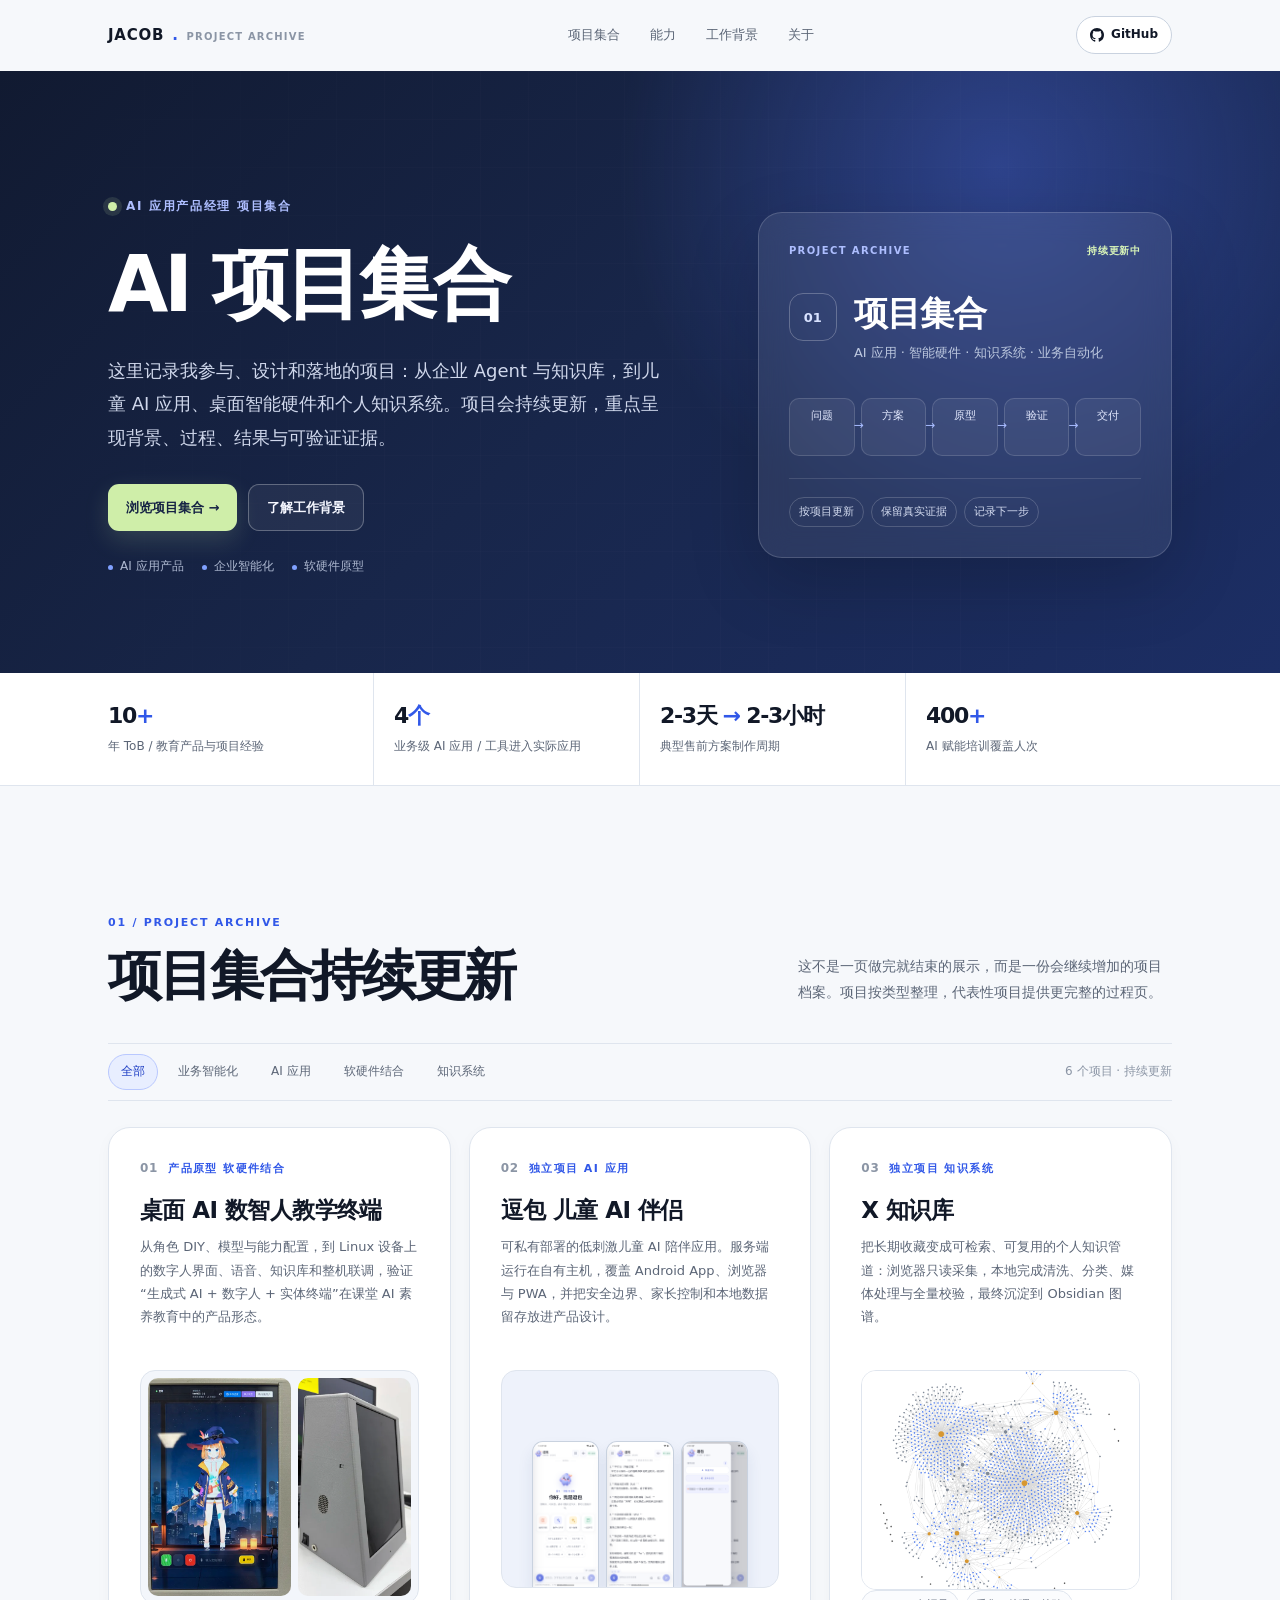
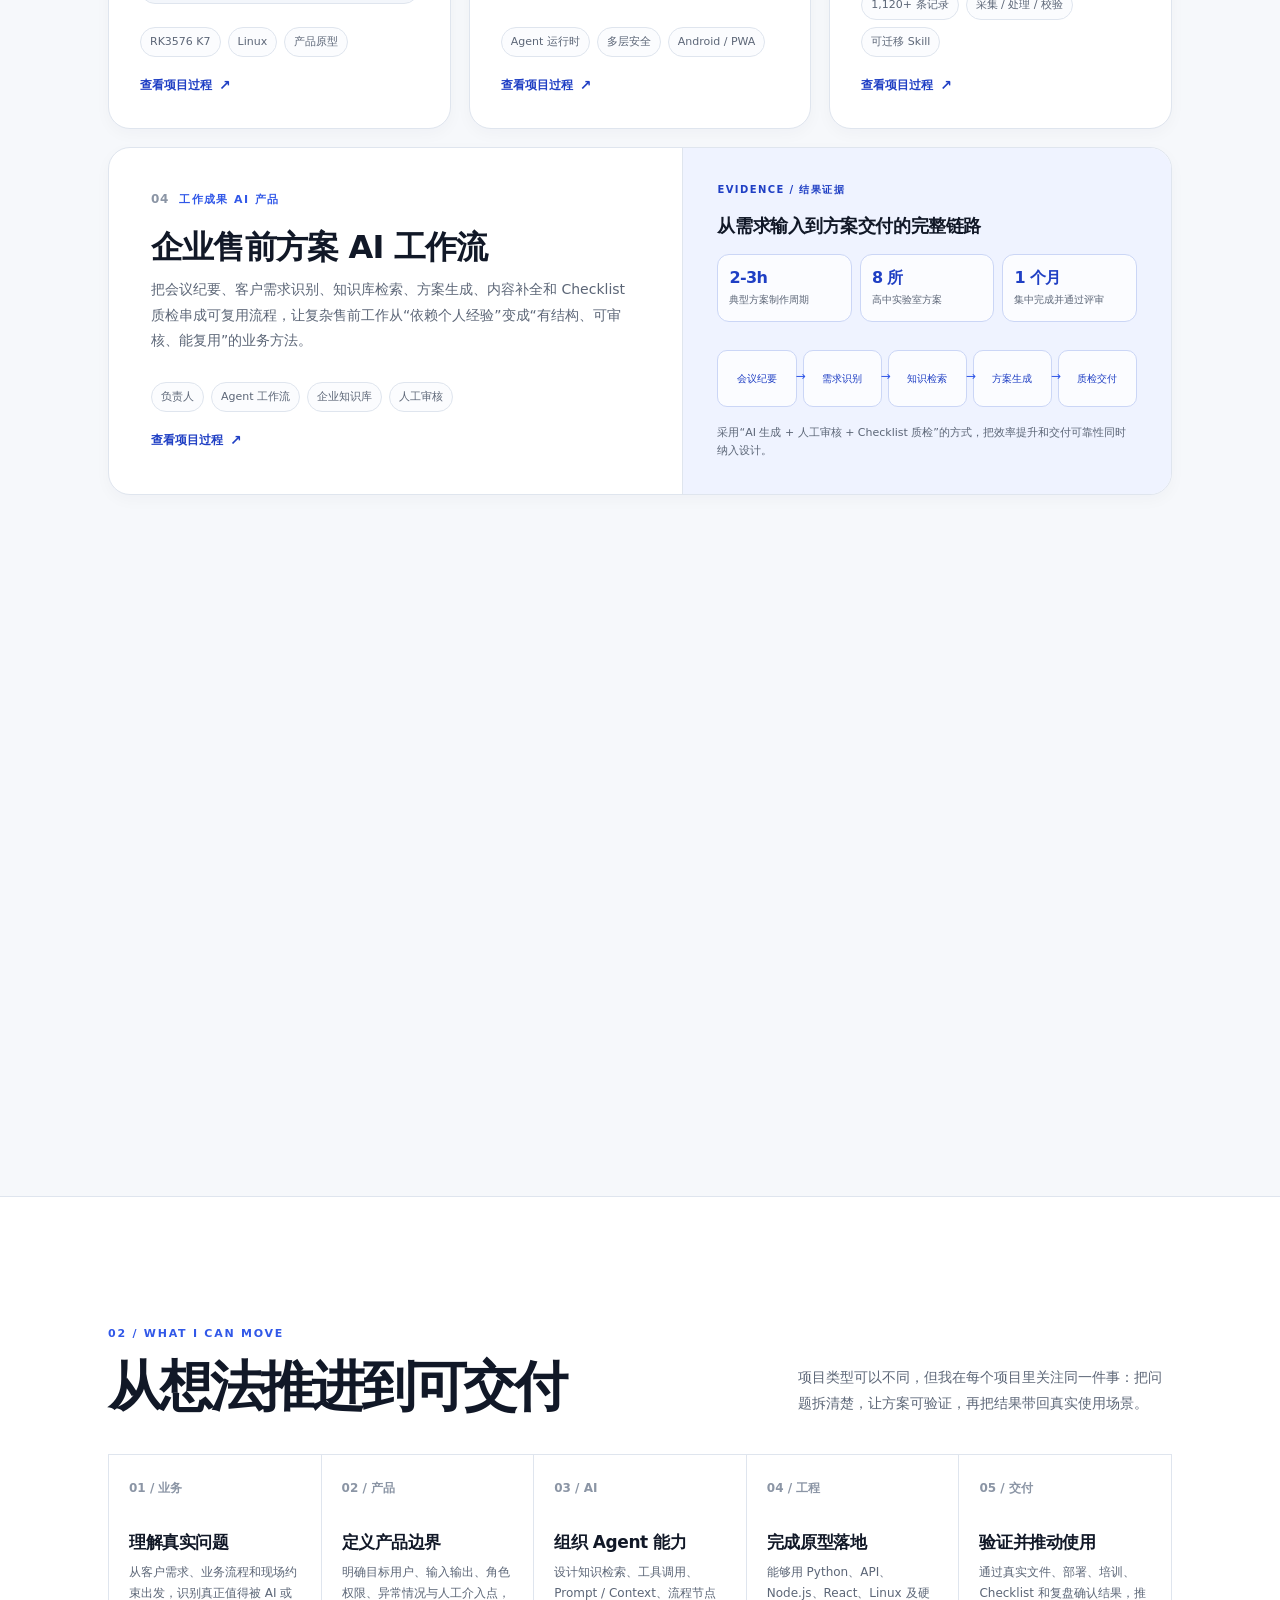
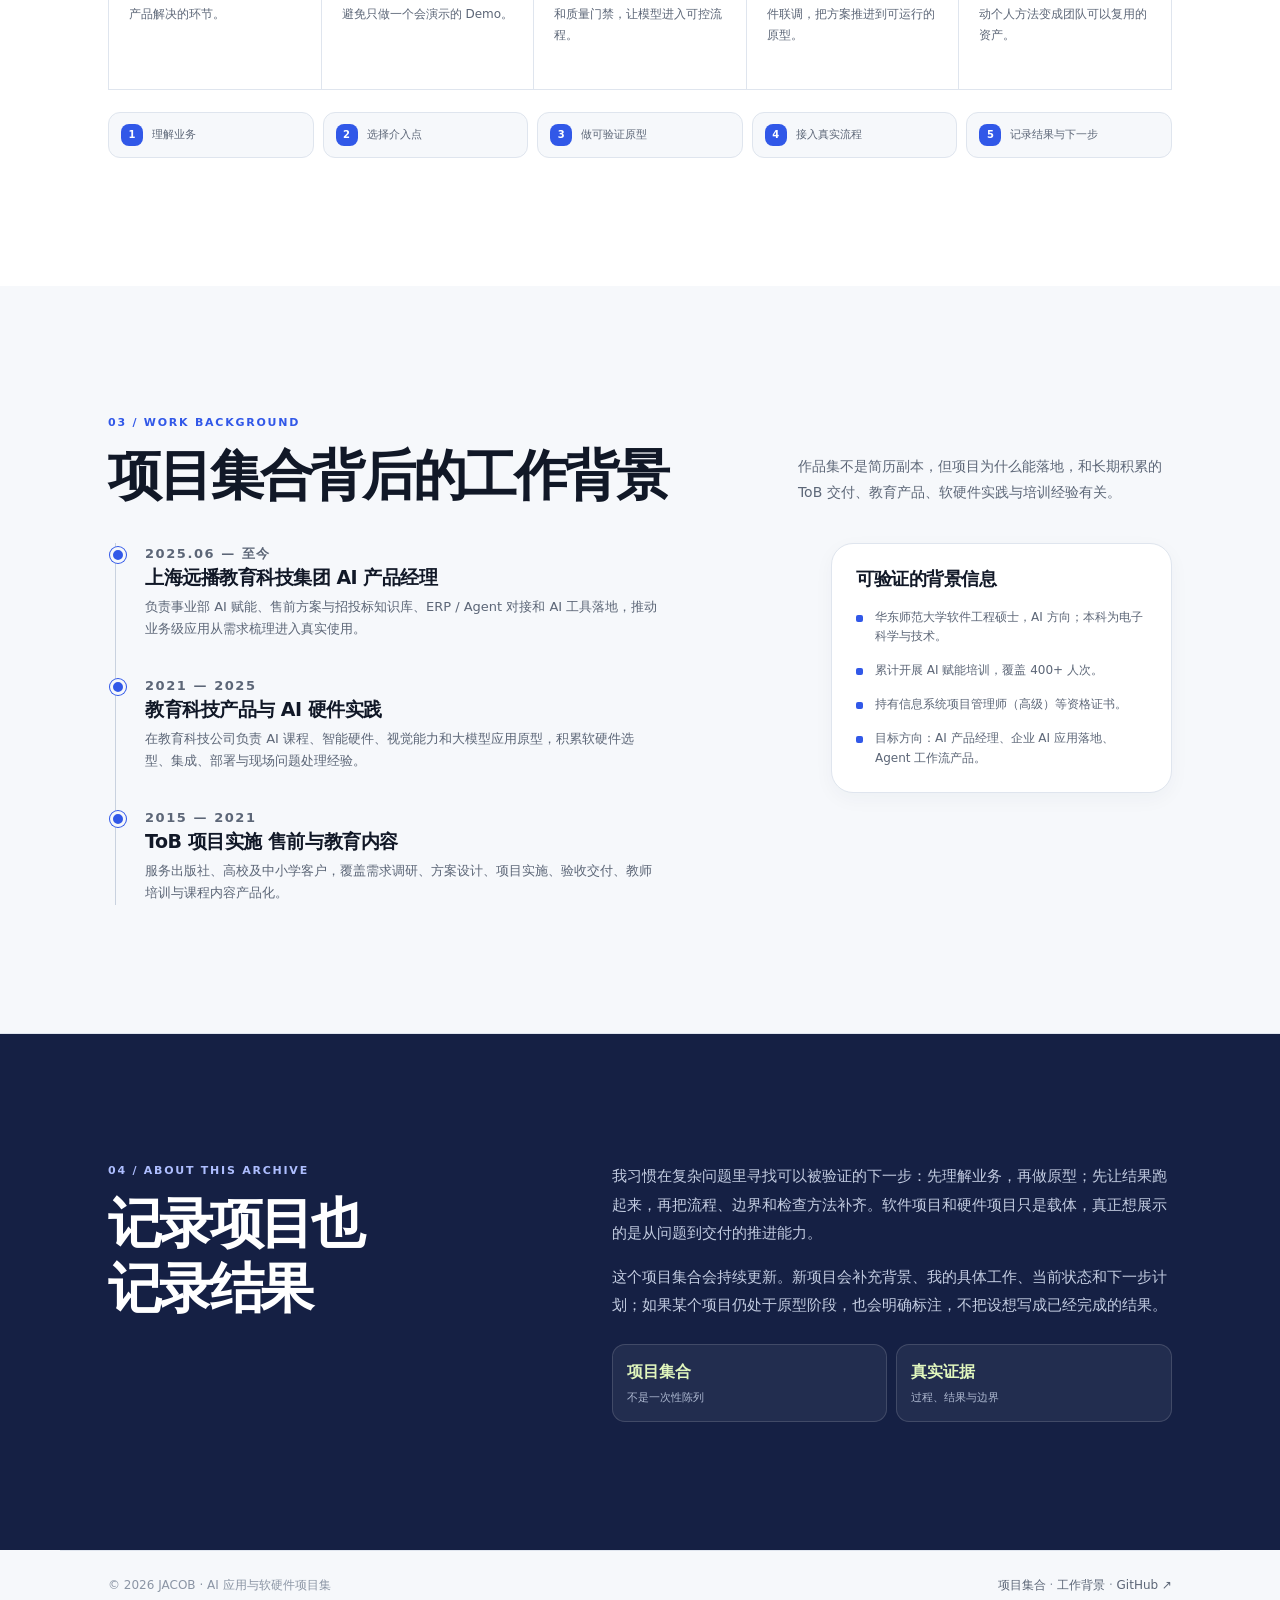
==== commit ff0507de: "refine project order and heading typography" ====
--- a/index.html
+++ b/index.html
@@ -5,7 +5,7 @@
   <meta name="viewport" content="width=device-width, initial-scale=1.0">
   <meta name="description" content="JACOB 的持续更新项目集合：AI 应用、企业 Agent、知识系统、智能硬件与教育科技产品。">
   <meta name="theme-color" content="#192750">
-  <title>JACOB · AI 应用与软硬件项目集</title>
+  <title>JACOB AI 应用与软硬件项目集</title>
   <link rel="icon" href="data:image/svg+xml,%3Csvg xmlns='http://www.w3.org/2000/svg' viewBox='0 0 16 16'%3E%3Crect x='3' y='3' width='10' height='10' rx='2' fill='%233158e8'/%3E%3C/svg%3E">
   <link rel="stylesheet" href="home.css?v=20260921">
 </head>
@@ -30,8 +30,8 @@
     <header class="home-hero" id="top">
       <div class="home-wrap home-hero-inner">
         <div class="home-hero-copy rv">
-          <p class="home-kicker">AI 应用产品经理 · 项目集合</p>
-          <h1>把 AI 做成<br><span>业务能用的成果。</span></h1>
+          <p class="home-kicker">AI 应用产品经理 项目集合</p>
+          <h1>AI 项目集合</h1>
           <p class="home-hero-lead">这里记录我参与、设计和落地的项目：从企业 Agent 与知识库，到儿童 AI 应用、桌面智能硬件和个人知识系统。项目会持续更新，重点呈现背景、过程、结果与可验证证据。</p>
           <div class="home-hero-actions">
             <a class="home-btn home-btn-primary" href="#projects">浏览项目集合 →</a>
@@ -78,7 +78,7 @@
         <div class="home-section-head rv">
           <div>
             <p class="home-section-kicker">01 / Project archive</p>
-            <h2>项目集合，持续长大。</h2>
+            <h2>项目集合持续更新</h2>
           </div>
           <p class="home-section-intro">这不是一页做完就结束的展示，而是一份会继续增加的项目档案。项目按类型整理，代表性项目提供更完整的过程页。</p>
         </div>
@@ -95,9 +95,9 @@
         </div>
 
         <div class="project-grid" id="project-grid">
-          <article class="project-card project-card--feature rv" data-kind="business software" data-project>
-            <div class="project-copy">
-              <p class="project-kicker"><span class="project-number">01</span> 工作成果 · AI 产品</p>
+          <article class="project-card project-card--feature project-priority-workflow rv" data-kind="business software" data-project>
+            <div class="project-copy">
+              <p class="project-kicker"><span class="project-number">04</span> 工作成果 AI 产品</p>
               <h3 class="project-title">企业售前方案 AI 工作流</h3>
               <p class="project-summary">把会议纪要、客户需求识别、知识库检索、方案生成、内容补全和 Checklist 质检串成可复用流程，让复杂售前工作从“依赖个人经验”变成“有结构、可审核、能复用”的业务方法。</p>
               <div class="project-meta"><span class="project-tag">负责人</span><span class="project-tag">Agent 工作流</span><span class="project-tag">企业知识库</span><span class="project-tag">人工审核</span></div>
@@ -118,9 +118,9 @@
             </div>
           </article>
 
-          <article class="project-card project-card--compact rv" data-kind="business software" data-project>
-            <div class="project-copy">
-              <p class="project-kicker"><span class="project-number">02</span> 工作成果 · 自动化</p>
+          <article class="project-card project-card--compact project-priority-report rv" data-kind="business software" data-project>
+            <div class="project-copy">
+              <p class="project-kicker"><span class="project-number">05</span> 工作成果 自动化</p>
               <h3 class="project-title">数据分析报告自动生成 Agent</h3>
               <p class="project-summary">面向学校客户反馈与续约沟通，把后台授权登录、数据抓取与清洗、指标计算、模板匹配、Word 报告生成和结果质检组织成一条自动化链路。</p>
               <div class="mini-result"><strong>半天 → 约 3 分钟</strong><span>单份报告制作时间</span></div>
@@ -134,9 +134,9 @@
             </div>
           </article>
 
-          <article class="project-card project-card--compact rv" data-kind="business system" data-project>
-            <div class="project-copy">
-              <p class="project-kicker"><span class="project-number">03</span> 工作成果 · 知识资产</p>
+          <article class="project-card project-card--compact project-priority-knowledge rv" data-kind="business system" data-project>
+            <div class="project-copy">
+              <p class="project-kicker"><span class="project-number">06</span> 工作成果 知识资产</p>
               <h3 class="project-title">售前与招投标知识库</h3>
               <p class="project-summary">整理分散的历史方案、项目资料和产品资料，建立项目 / 产品双维度检索体系，并与 ERP、Agent 工具衔接，让知识能够被查询、调用和复用。</p>
               <div class="mini-result"><strong>可检索 → 可调用</strong><span>企业知识资产的使用方式</span></div>
@@ -148,28 +148,28 @@
             </div>
           </article>
 
-          <article class="project-card project-card--compact rv" data-kind="software hardware" data-project>
+          <article class="project-card project-card--compact project-priority-doubao rv" data-kind="software hardware" data-project>
             <div class="project-copy">
               <figure class="project-image project-image--phones media-thumb" data-caption="逗包 · Android 端：主页、流式对话与服务器设置">
                 <img src="assets/doubao-companion/android-home-new-conversation.png" alt="逗包 Android 端新建对话主页">
                 <img src="assets/doubao-companion/android-server-connected.png" alt="逗包 Android 端流式对话">
                 <img src="assets/doubao-companion/android-sidebar-server-settings.png" alt="逗包 Android 端服务器设置">
               </figure>
-              <p class="project-kicker"><span class="project-number">04</span> 独立项目 · AI 应用</p>
-              <h3 class="project-title">逗包 · 儿童 AI 伴侣</h3>
+              <p class="project-kicker"><span class="project-number">02</span> 独立项目 AI 应用</p>
+              <h3 class="project-title">逗包 儿童 AI 伴侣</h3>
               <p class="project-summary">可私有部署的低刺激儿童 AI 陪伴应用。服务端运行在自有主机，覆盖 Android App、浏览器与 PWA，并把安全边界、家长控制和本地数据留存放进产品设计。</p>
               <div class="project-meta"><span class="project-tag">Agent 运行时</span><span class="project-tag">多层安全</span><span class="project-tag">Android / PWA</span></div>
               <a class="project-link" href="cases/child-ai-companion.html">查看项目过程</a>
             </div>
           </article>
 
-          <article class="project-card project-card--compact rv" data-kind="hardware software" data-project>
+          <article class="project-card project-card--compact project-priority-digital rv" data-kind="hardware software" data-project>
             <div class="project-copy">
               <figure class="project-image project-image--hardware media-thumb" data-caption="桌面 AI 数智人教学终端：亮屏运行与外观结构">
                 <img src="assets/desktop-digital-human/runtime-avatar.png" alt="桌面数智人亮屏运行">
                 <img src="assets/desktop-digital-human/exterior-side.png" alt="桌面数智人外观侧面">
               </figure>
-              <p class="project-kicker"><span class="project-number">05</span> 产品原型 · 软硬件结合</p>
+              <p class="project-kicker"><span class="project-number">01</span> 产品原型 软硬件结合</p>
               <h3 class="project-title">桌面 AI 数智人教学终端</h3>
               <p class="project-summary">从角色 DIY、模型与能力配置，到 Linux 设备上的数字人界面、语音、知识库和整机联调，验证“生成式 AI + 数字人 + 实体终端”在课堂 AI 素养教育中的产品形态。</p>
               <div class="project-meta"><span class="project-tag">RK3576 K7</span><span class="project-tag">Linux</span><span class="project-tag">产品原型</span></div>
@@ -177,12 +177,12 @@
             </div>
           </article>
 
-          <article class="project-card project-card--compact rv" data-kind="system software" data-project>
+          <article class="project-card project-card--compact project-priority-x rv" data-kind="system software" data-project>
             <div class="project-copy">
               <figure class="project-image project-image--graph media-thumb" data-caption="X 知识库：1,120+ 条收藏经过采集、处理与校验后进入 Obsidian 图谱">
                 <img src="assets/x-bookmarks/graph-view.png" alt="X 知识库 Obsidian 图谱视图">
               </figure>
-              <p class="project-kicker"><span class="project-number">06</span> 独立项目 · 知识系统</p>
+              <p class="project-kicker"><span class="project-number">03</span> 独立项目 知识系统</p>
               <h3 class="project-title">X 知识库</h3>
               <p class="project-summary">把长期收藏变成可检索、可复用的个人知识管道：浏览器只读采集，本地完成清洗、分类、媒体处理与全量校验，最终沉淀到 Obsidian 图谱。</p>
               <div class="project-meta"><span class="project-tag">1,120+ 条记录</span><span class="project-tag">采集 / 处理 / 校验</span><span class="project-tag">可迁移 Skill</span></div>
@@ -198,7 +198,7 @@
         <div class="home-section-head rv">
           <div>
             <p class="home-section-kicker">02 / What I can move</p>
-            <h2>从想法，推进到可交付。</h2>
+            <h2>从想法推进到可交付</h2>
           </div>
           <p class="home-section-intro">项目类型可以不同，但我在每个项目里关注同一件事：把问题拆清楚，让方案可验证，再把结果带回真实使用场景。</p>
         </div>
@@ -227,16 +227,16 @@
         <div class="home-section-head rv">
           <div>
             <p class="home-section-kicker">03 / Work background</p>
-            <h2>项目集合背后的工作背景。</h2>
+            <h2>项目集合背后的工作背景</h2>
           </div>
           <p class="home-section-intro">作品集不是简历副本，但项目为什么能落地，和长期积累的 ToB 交付、教育产品、软硬件实践与培训经验有关。</p>
         </div>
 
         <div class="background-layout">
           <div class="timeline">
-            <article class="timeline-item rv"><p class="timeline-date">2025.06 — 至今</p><h3>上海远播教育科技集团 · AI 产品经理</h3><p>负责事业部 AI 赋能、售前方案与招投标知识库、ERP / Agent 对接和 AI 工具落地，推动业务级应用从需求梳理进入真实使用。</p></article>
+            <article class="timeline-item rv"><p class="timeline-date">2025.06 — 至今</p><h3>上海远播教育科技集团 AI 产品经理</h3><p>负责事业部 AI 赋能、售前方案与招投标知识库、ERP / Agent 对接和 AI 工具落地，推动业务级应用从需求梳理进入真实使用。</p></article>
             <article class="timeline-item rv"><p class="timeline-date">2021 — 2025</p><h3>教育科技产品与 AI 硬件实践</h3><p>在教育科技公司负责 AI 课程、智能硬件、视觉能力和大模型应用原型，积累软硬件选型、集成、部署与现场问题处理经验。</p></article>
-            <article class="timeline-item rv"><p class="timeline-date">2015 — 2021</p><h3>ToB 项目实施、售前与教育内容</h3><p>服务出版社、高校及中小学客户，覆盖需求调研、方案设计、项目实施、验收交付、教师培训与课程内容产品化。</p></article>
+            <article class="timeline-item rv"><p class="timeline-date">2015 — 2021</p><h3>ToB 项目实施 售前与教育内容</h3><p>服务出版社、高校及中小学客户，覆盖需求调研、方案设计、项目实施、验收交付、教师培训与课程内容产品化。</p></article>
           </div>
           <aside class="credibility-card rv">
             <h3>可验证的背景信息</h3>
@@ -255,7 +255,7 @@
       <div class="home-wrap about-layout">
         <div class="rv">
           <p class="home-section-kicker">04 / About this archive</p>
-          <h2>这里记录项目，也记录项目如何变成结果。</h2>
+          <h2>记录项目也记录结果</h2>
         </div>
         <div class="about-copy rv">
           <p>我习惯在复杂问题里寻找可以被验证的下一步：先理解业务，再做原型；先让结果跑起来，再把流程、边界和检查方法补齐。软件项目和硬件项目只是载体，真正想展示的是从问题到交付的推进能力。</p>
--- a/home.css
+++ b/home.css
@@ -36,7 +36,7 @@
 img { display: block; max-width: 100%; }
 a { color: inherit; text-decoration: none; }
 h1, h2, h3, h4, p { margin-top: 0; }
-h1, h2, h3, h4 { line-height: 1.2; letter-spacing: -.025em; }
+h1, h2, h3, h4 { line-height: 1.2; letter-spacing: -.025em; text-wrap: balance; }
 h1, h2, h3 { font-family: "Noto Sans SC", "PingFang SC", "Microsoft YaHei", system-ui, sans-serif; }
 
 .home-wrap { max-width: var(--home-max); margin: 0 auto; padding: 0 var(--home-gutter); }
@@ -95,7 +95,7 @@
 .home-hero-inner { position: relative; z-index: 1; display: grid; grid-template-columns: minmax(0, 1.15fr) minmax(300px, .85fr); gap: clamp(34px, 7vw, 92px); align-items: center; padding-top: clamp(70px, 10vw, 122px); padding-bottom: clamp(58px, 8vw, 96px); }
 .home-kicker { display: inline-flex; align-items: center; gap: 9px; margin: 0 0 22px; color: #aebeff; font-size: 12px; font-weight: 800; letter-spacing: .14em; }
 .home-kicker::before { content: ""; width: 9px; height: 9px; border-radius: 50%; background: var(--home-green); box-shadow: 0 0 0 5px rgba(207, 238, 169, .12); }
-.home-hero h1 { max-width: 12ch; margin: 0 0 22px; color: #fff; font-size: clamp(40px, 7vw, 78px); font-weight: 900; letter-spacing: -.055em; }
+.home-hero h1 { max-width: none; margin: 0 0 22px; color: #fff; font-size: clamp(48px, 6.3vw, 78px); font-weight: 900; letter-spacing: -.055em; white-space: nowrap; }
 .home-hero h1 span { color: #bed0ff; }
 .home-hero-lead { max-width: 53ch; margin: 0 0 30px; color: #d0d8ec; font-size: clamp(15px, 1.8vw, 18px); line-height: 1.85; }
 .home-hero-actions { display: flex; flex-wrap: wrap; gap: 11px; margin-bottom: 26px; }
@@ -127,7 +127,7 @@
 .proof-item { min-height: 112px; padding: 25px 20px 23px; border-right: 1px solid var(--home-line); }
 .proof-item:first-child { padding-left: 0; }
 .proof-item:last-child { border-right: 0; }
-.proof-value { display: block; color: var(--home-ink); font-size: clamp(22px, 3vw, 32px); font-weight: 900; letter-spacing: -.05em; }
+.proof-value { display: block; color: var(--home-ink); font-size: clamp(16px, 1.8vw, 22px); font-weight: 900; letter-spacing: -.06em; white-space: nowrap; }
 .proof-value em { color: var(--home-blue); font-style: normal; }
 .proof-label { display: block; margin-top: 3px; color: var(--home-muted); font-size: 12px; }
 
@@ -143,8 +143,15 @@
 .filter-btn { padding: 7px 12px; border: 1px solid transparent; border-radius: 999px; color: var(--home-muted); background: transparent; font: inherit; font-size: 12px; cursor: pointer; transition: color .16s ease, border-color .16s ease, background .16s ease; }
 .filter-btn:hover, .filter-btn[aria-pressed="true"] { border-color: #b9c8ff; color: var(--home-blue-dark); background: var(--home-blue-soft); }
 .collection-count { color: var(--home-faint); font-size: 12px; white-space: nowrap; }
-.project-grid { display: grid; grid-template-columns: repeat(2, minmax(0, 1fr)); gap: 18px; }
+.project-grid { display: grid; grid-template-columns: repeat(3, minmax(0, 1fr)); gap: 18px; }
 .project-card { position: relative; display: flex; flex-direction: column; min-width: 0; overflow: hidden; border: 1px solid var(--home-line); border-radius: var(--home-radius); background: var(--home-surface); box-shadow: 0 5px 16px rgba(27, 41, 70, .03); transition: transform .2s ease, border-color .2s ease, box-shadow .2s ease; }
+.project-card { order: 10; }
+.project-priority-digital { order: 1; }
+.project-priority-doubao { order: 2; }
+.project-priority-x { order: 3; }
+.project-priority-workflow { order: 4; }
+.project-priority-report { order: 5; }
+.project-priority-knowledge { order: 6; }
 .project-card:hover { transform: translateY(-3px); border-color: #b6c4e0; box-shadow: var(--home-shadow); }
 .project-card--feature { grid-column: 1 / -1; display: grid; grid-template-columns: minmax(0, 1.08fr) minmax(320px, .92fr); }
 .project-card--feature .project-copy { padding: clamp(26px, 4vw, 42px); }
@@ -247,6 +254,7 @@
 @media (max-width: 980px) {
   .home-hero-inner { grid-template-columns: 1fr; }
   .archive-card { max-width: 620px; }
+  .project-grid { grid-template-columns: repeat(2, minmax(0, 1fr)); }
   .capability-grid { grid-template-columns: repeat(3, 1fr); }
   .capability-card { min-height: 205px; }
   .method-row { grid-template-columns: repeat(3, 1fr); }
@@ -268,7 +276,7 @@
   .home-brand small { display: none; }
   .home-github { padding: 7px 10px; }
   .home-hero-inner { padding-top: 62px; padding-bottom: 54px; }
-  .home-hero h1 { font-size: clamp(38px, 12vw, 58px); }
+  .home-hero h1 { max-width: 100%; font-size: clamp(38px, 12vw, 58px); white-space: normal; }
   .archive-flow { grid-template-columns: repeat(3, 1fr); }
   .archive-flow span:nth-child(3)::after { display: none; }
   .archive-flow span:nth-child(4), .archive-flow span:nth-child(5) { display: none; }
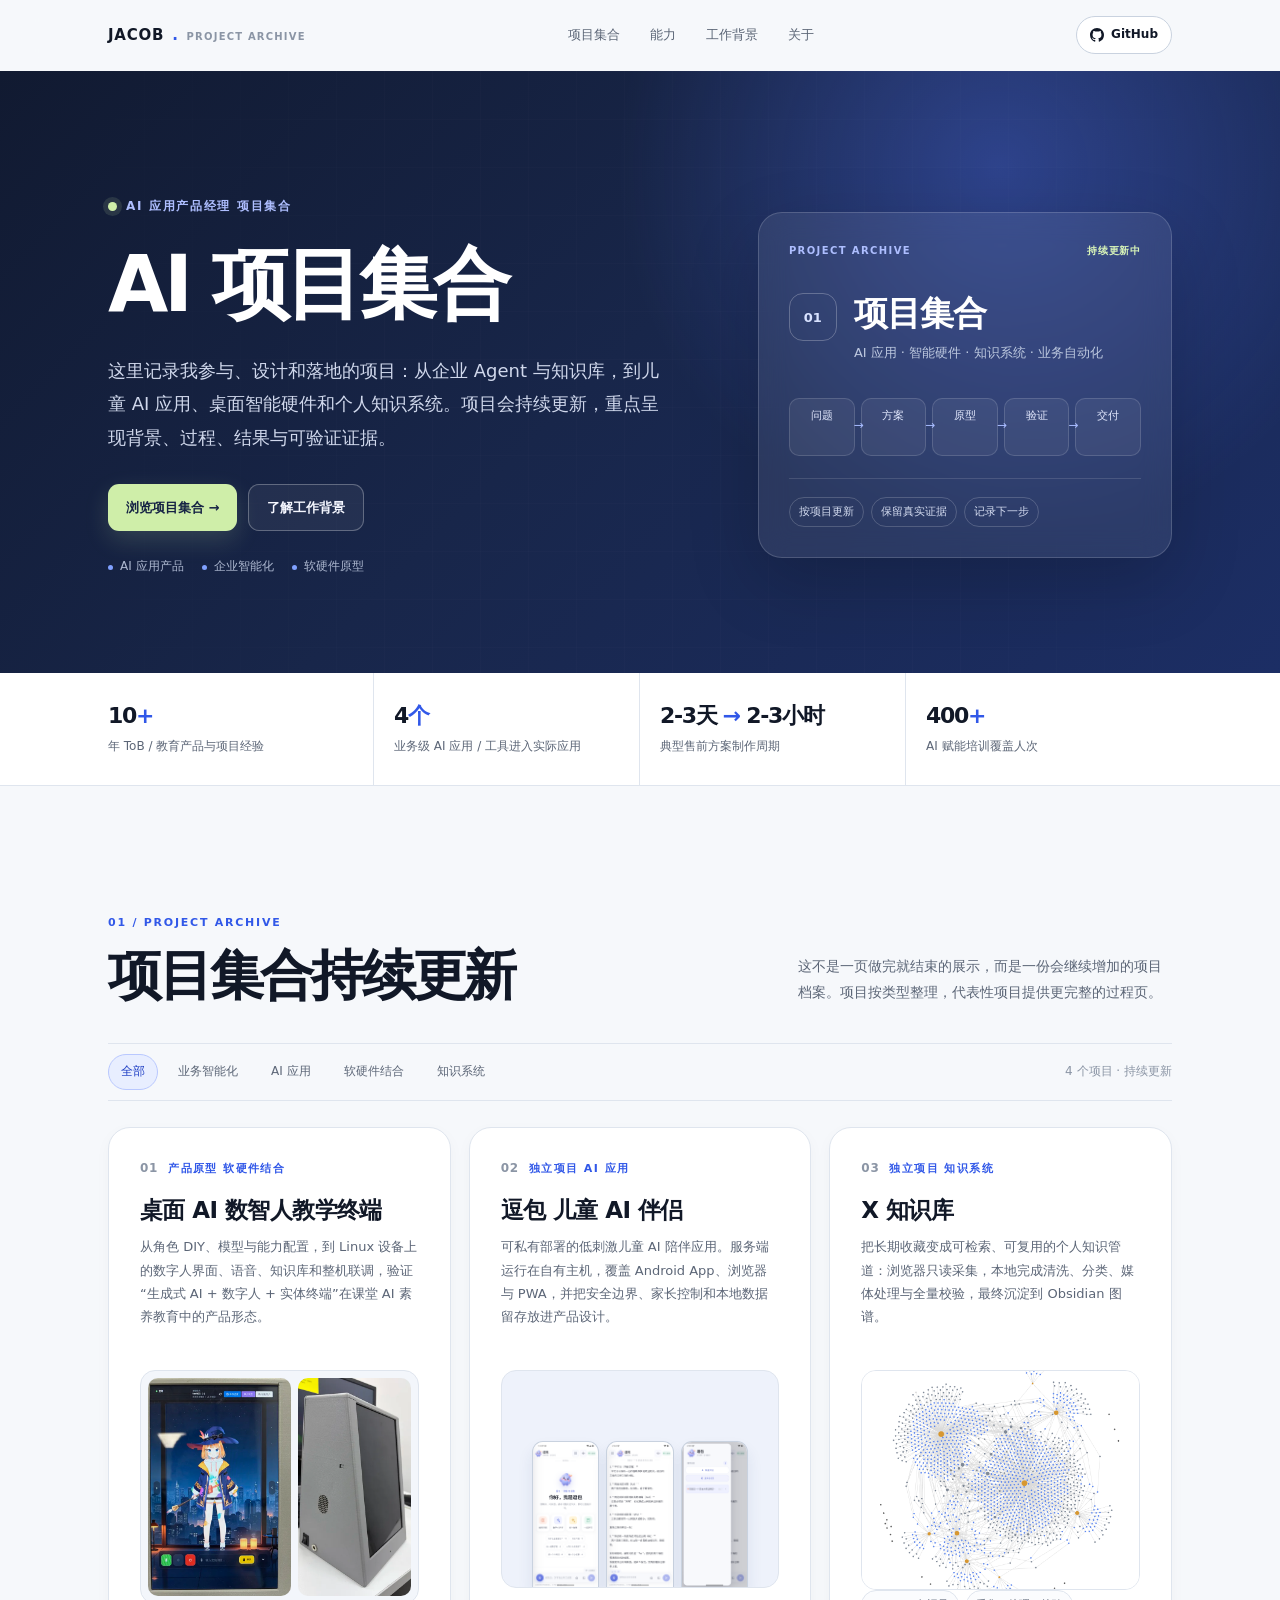
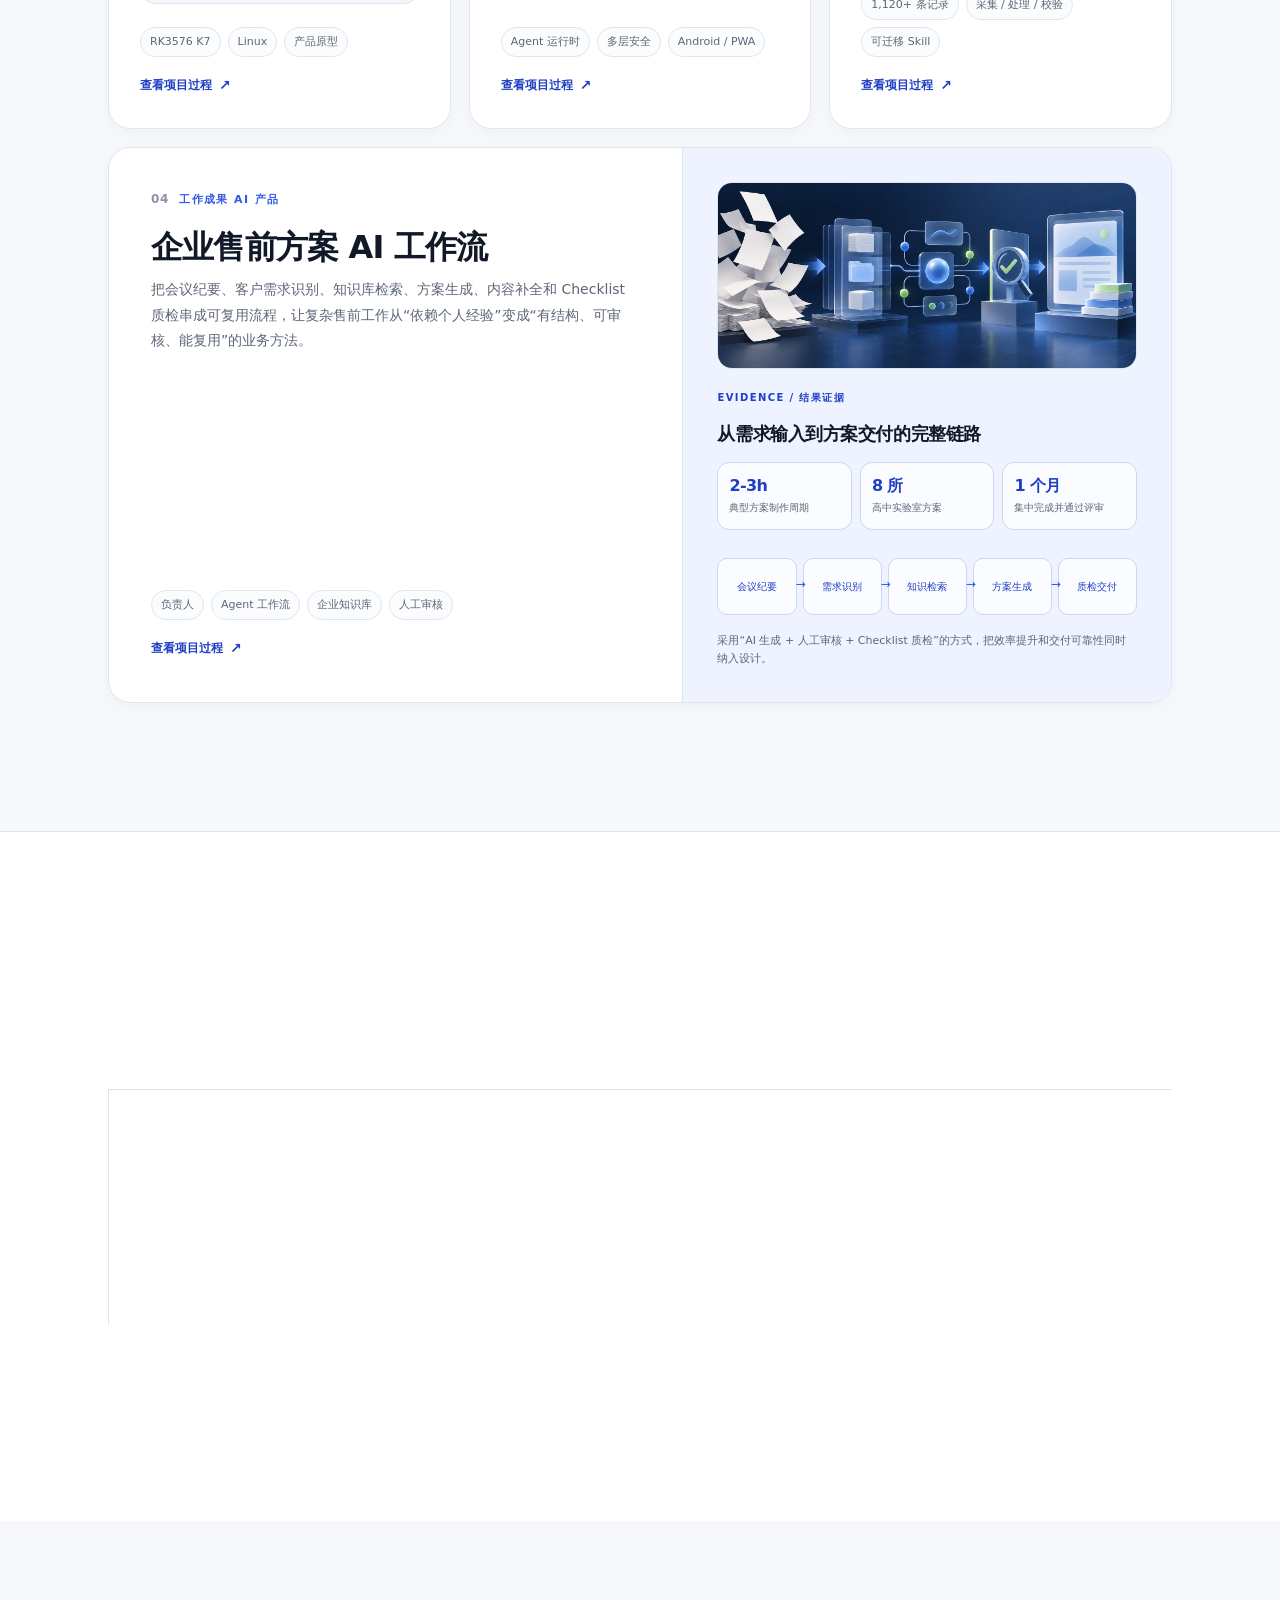
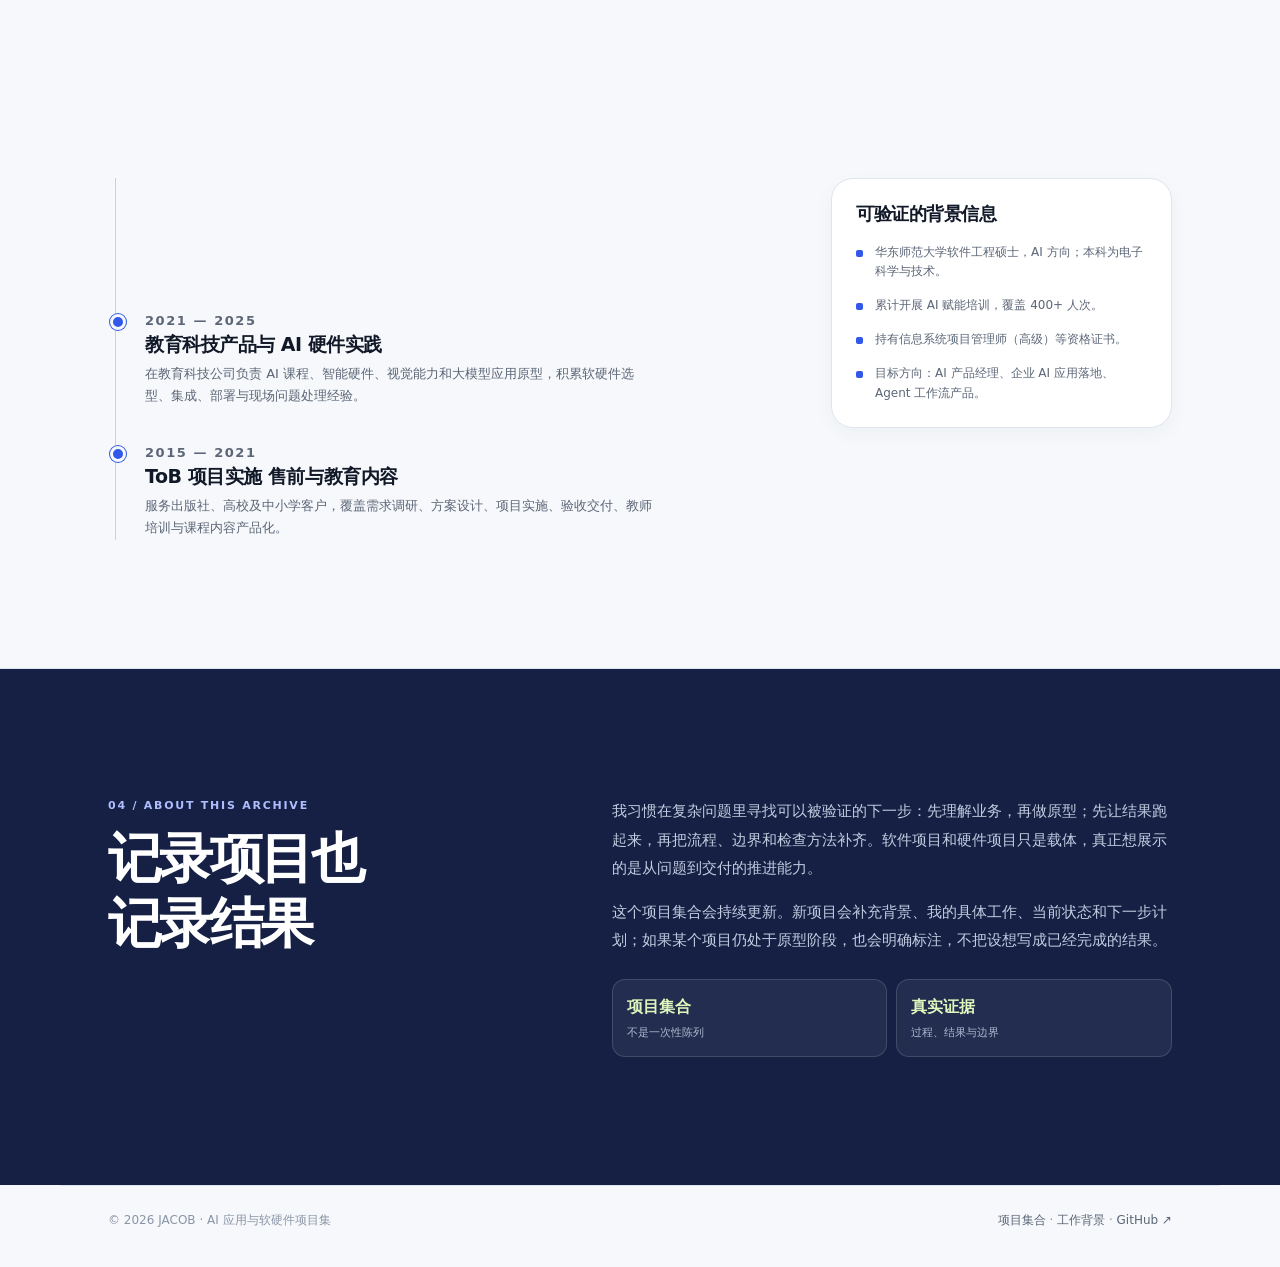
==== commit 9fb702d2: "hide two projects and add workflow cover art" ====
--- a/index.html
+++ b/index.html
@@ -91,7 +91,7 @@
             <button class="filter-btn" type="button" data-filter="hardware" aria-pressed="false">软硬件结合</button>
             <button class="filter-btn" type="button" data-filter="system" aria-pressed="false">知识系统</button>
           </div>
-          <span class="collection-count" id="collection-count" aria-live="polite">6 个项目 · 持续更新</span>
+          <span class="collection-count" id="collection-count" aria-live="polite">4 个项目 · 持续更新</span>
         </div>
 
         <div class="project-grid" id="project-grid">
@@ -104,6 +104,9 @@
               <a class="project-link" href="cases/ai-workflows.html">查看项目过程</a>
             </div>
             <div class="project-proof">
+              <figure class="project-image project-image--workflow media-thumb" data-caption="企业售前方案 AI 工作流流程示意图">
+                <img src="assets/generated/enterprise-ai-workflow-cover.png" alt="企业售前方案 AI 工作流流程示意图">
+              </figure>
               <p class="proof-kicker">Evidence / 结果证据</p>
               <h4>从需求输入到方案交付的完整链路</h4>
               <div class="outcome-grid">
@@ -118,36 +121,6 @@
             </div>
           </article>
 
-          <article class="project-card project-card--compact project-priority-report rv" data-kind="business software" data-project>
-            <div class="project-copy">
-              <p class="project-kicker"><span class="project-number">05</span> 工作成果 自动化</p>
-              <h3 class="project-title">数据分析报告自动生成 Agent</h3>
-              <p class="project-summary">面向学校客户反馈与续约沟通，把后台授权登录、数据抓取与清洗、指标计算、模板匹配、Word 报告生成和结果质检组织成一条自动化链路。</p>
-              <div class="mini-result"><strong>半天 → 约 3 分钟</strong><span>单份报告制作时间</span></div>
-              <div class="outcome-grid">
-                <div class="outcome"><strong>数十份</strong><span>稳定生成报告</span></div>
-                <div class="outcome"><strong>全流程</strong><span>抓取、分析、排版、质检</span></div>
-                <div class="outcome"><strong>真实使用</strong><span>续约沟通与项目复盘</span></div>
-              </div>
-              <div class="project-meta"><span class="project-tag">数据流程设计</span><span class="project-tag">指标体系</span><span class="project-tag">文档自动化</span></div>
-              <a class="project-link" href="cases/data-report-agent.html">查看项目过程</a>
-            </div>
-          </article>
-
-          <article class="project-card project-card--compact project-priority-knowledge rv" data-kind="business system" data-project>
-            <div class="project-copy">
-              <p class="project-kicker"><span class="project-number">06</span> 工作成果 知识资产</p>
-              <h3 class="project-title">售前与招投标知识库</h3>
-              <p class="project-summary">整理分散的历史方案、项目资料和产品资料，建立项目 / 产品双维度检索体系，并与 ERP、Agent 工具衔接，让知识能够被查询、调用和复用。</p>
-              <div class="mini-result"><strong>可检索 → 可调用</strong><span>企业知识资产的使用方式</span></div>
-              <div class="workflow-visual" aria-label="知识库使用路径">
-                <span>资料整理</span><span>结构化</span><span>双维检索</span><span>Agent 调用</span><span>文档复用</span>
-              </div>
-              <div class="project-meta"><span class="project-tag">企业知识库</span><span class="project-tag">ERP / API</span><span class="project-tag">业务复用</span></div>
-              <a class="project-link" href="cases/enterprise-knowledge.html">查看项目过程</a>
-            </div>
-          </article>
-
           <article class="project-card project-card--compact project-priority-doubao rv" data-kind="software hardware" data-project>
             <div class="project-copy">
               <figure class="project-image project-image--phones media-thumb" data-caption="逗包 · Android 端：主页、流式对话与服务器设置">
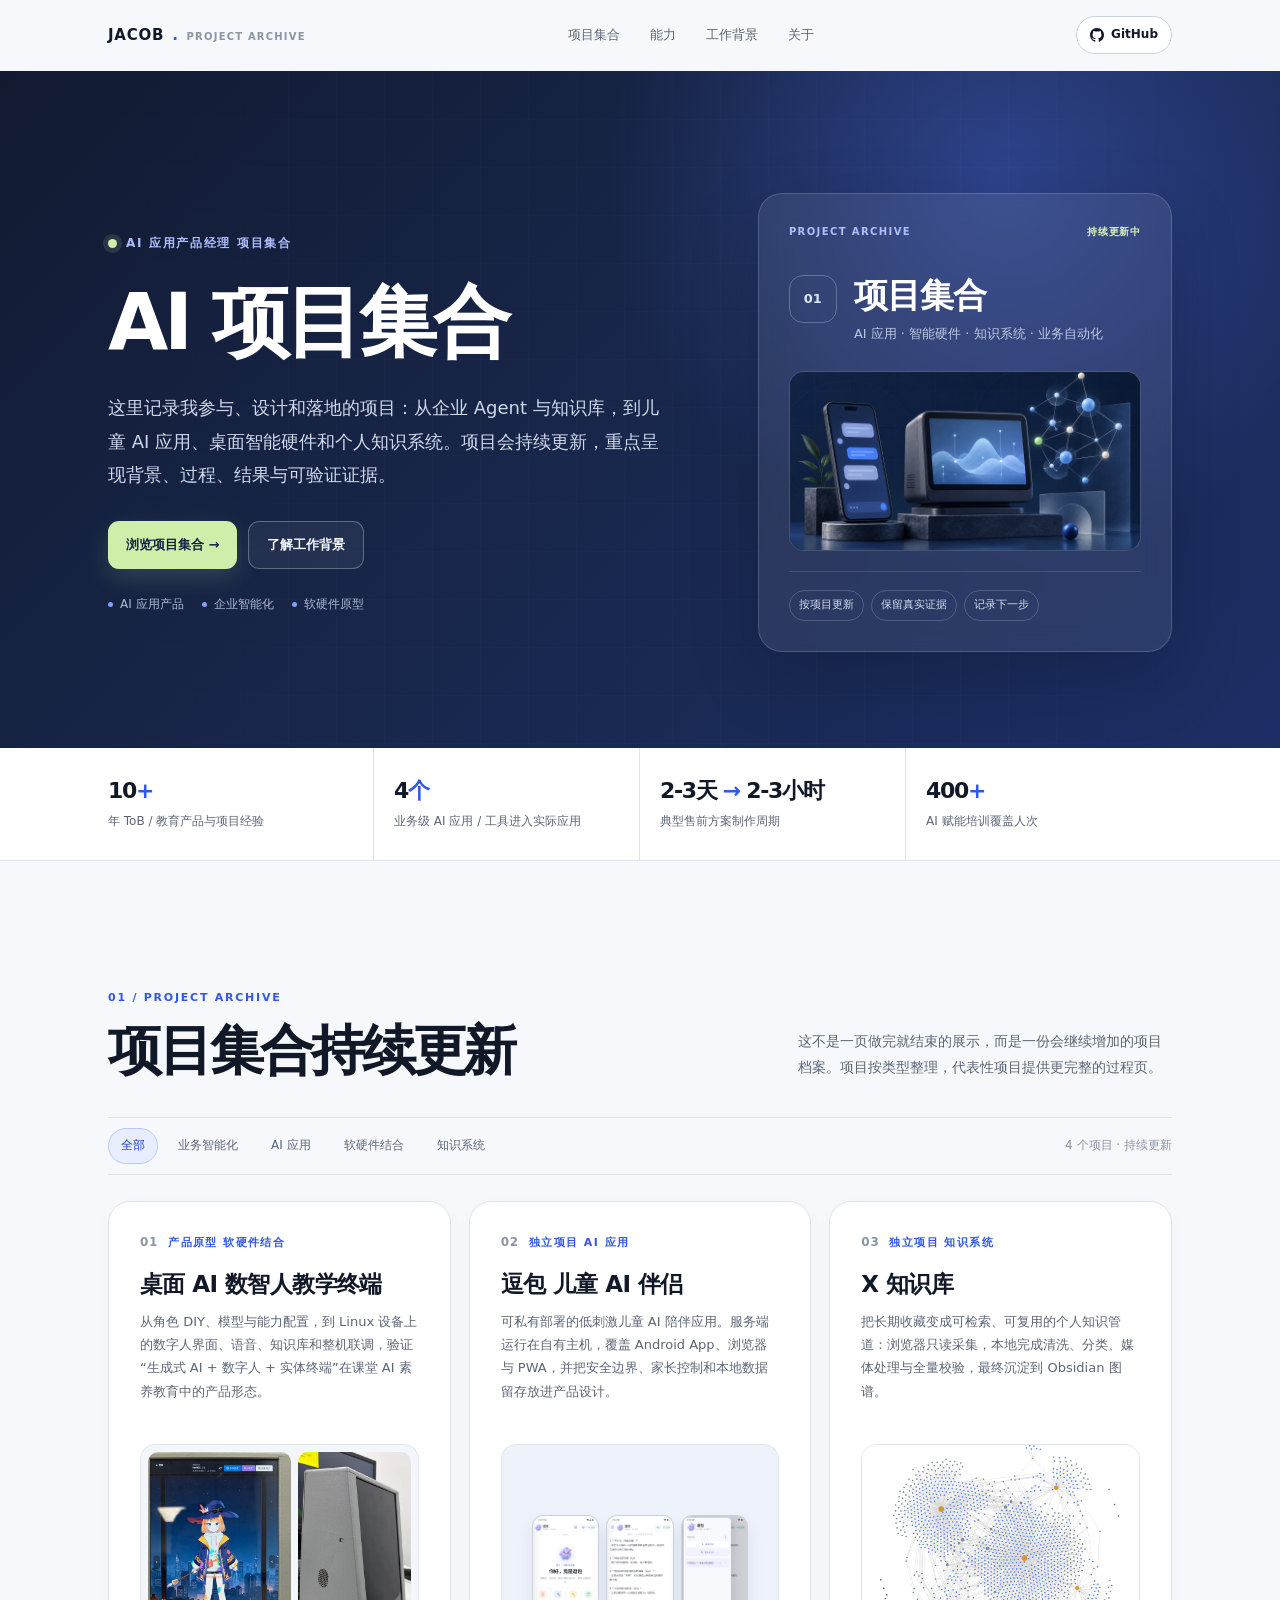
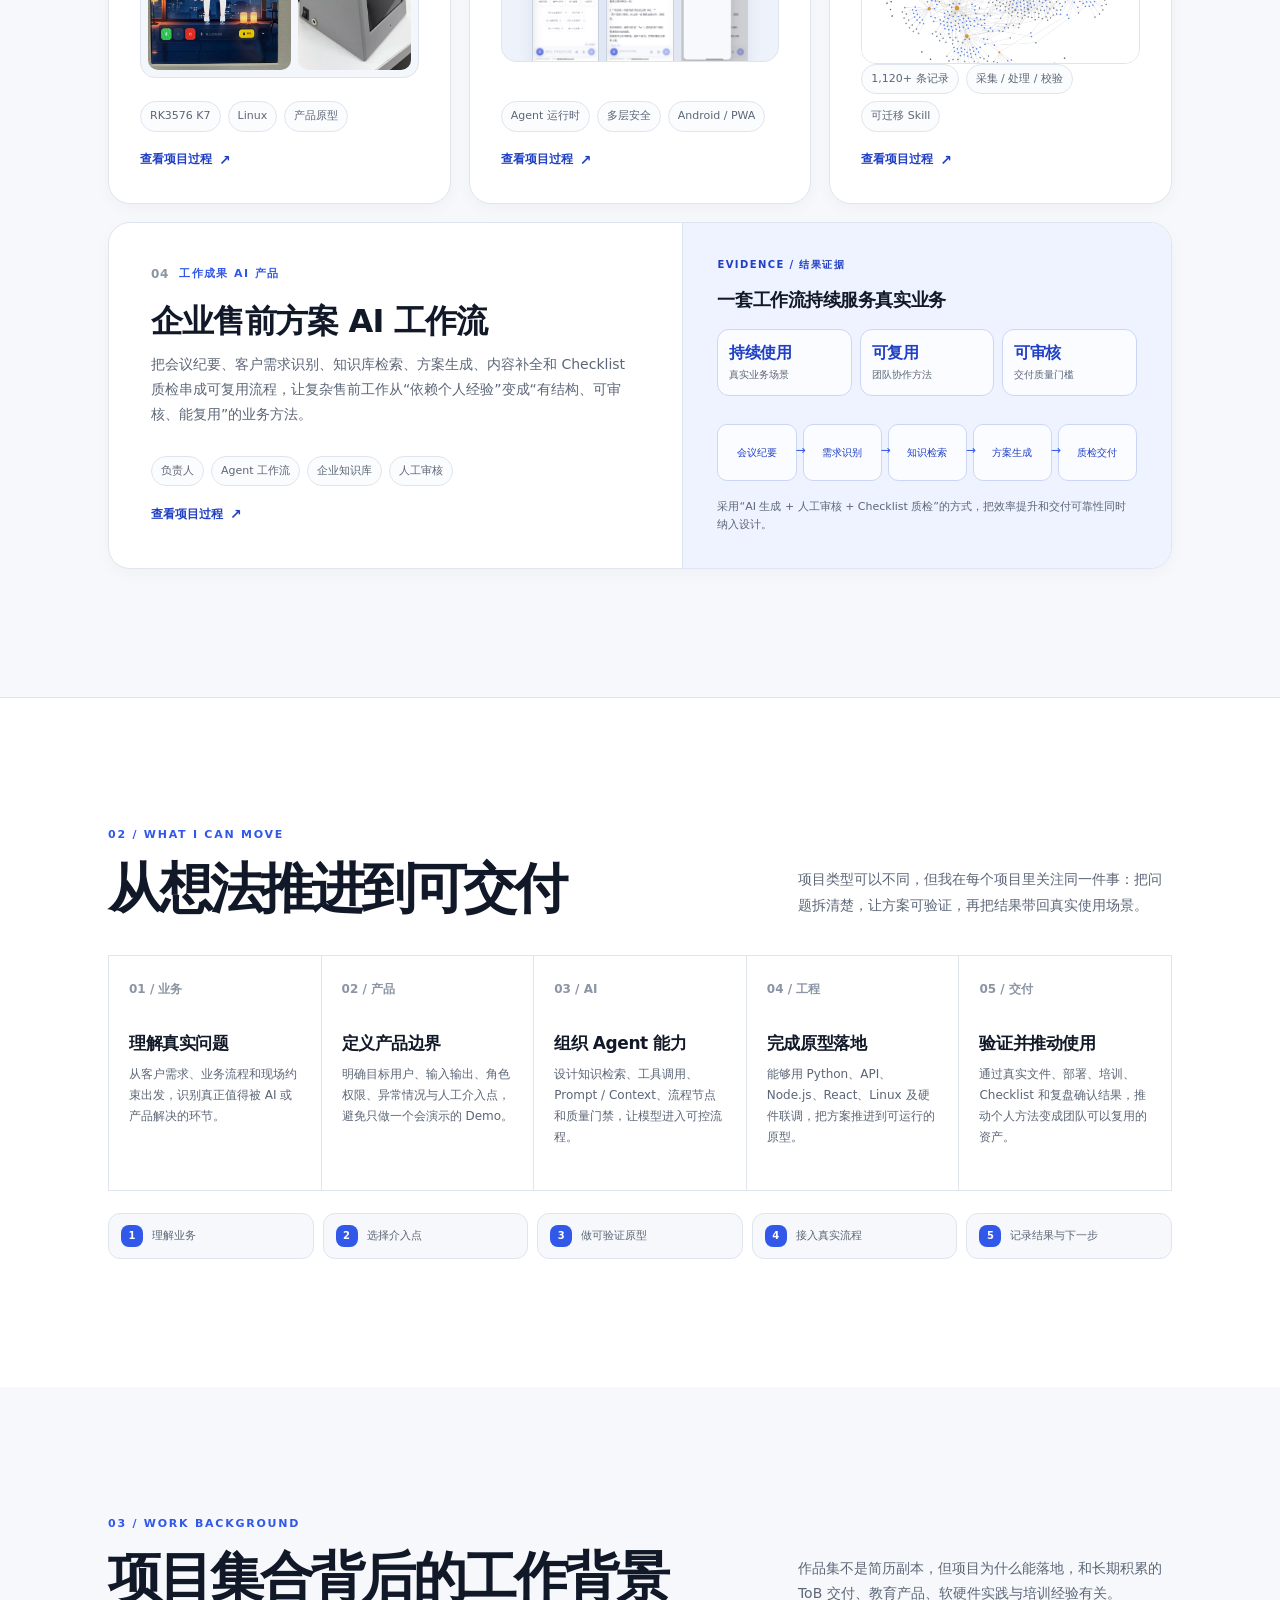
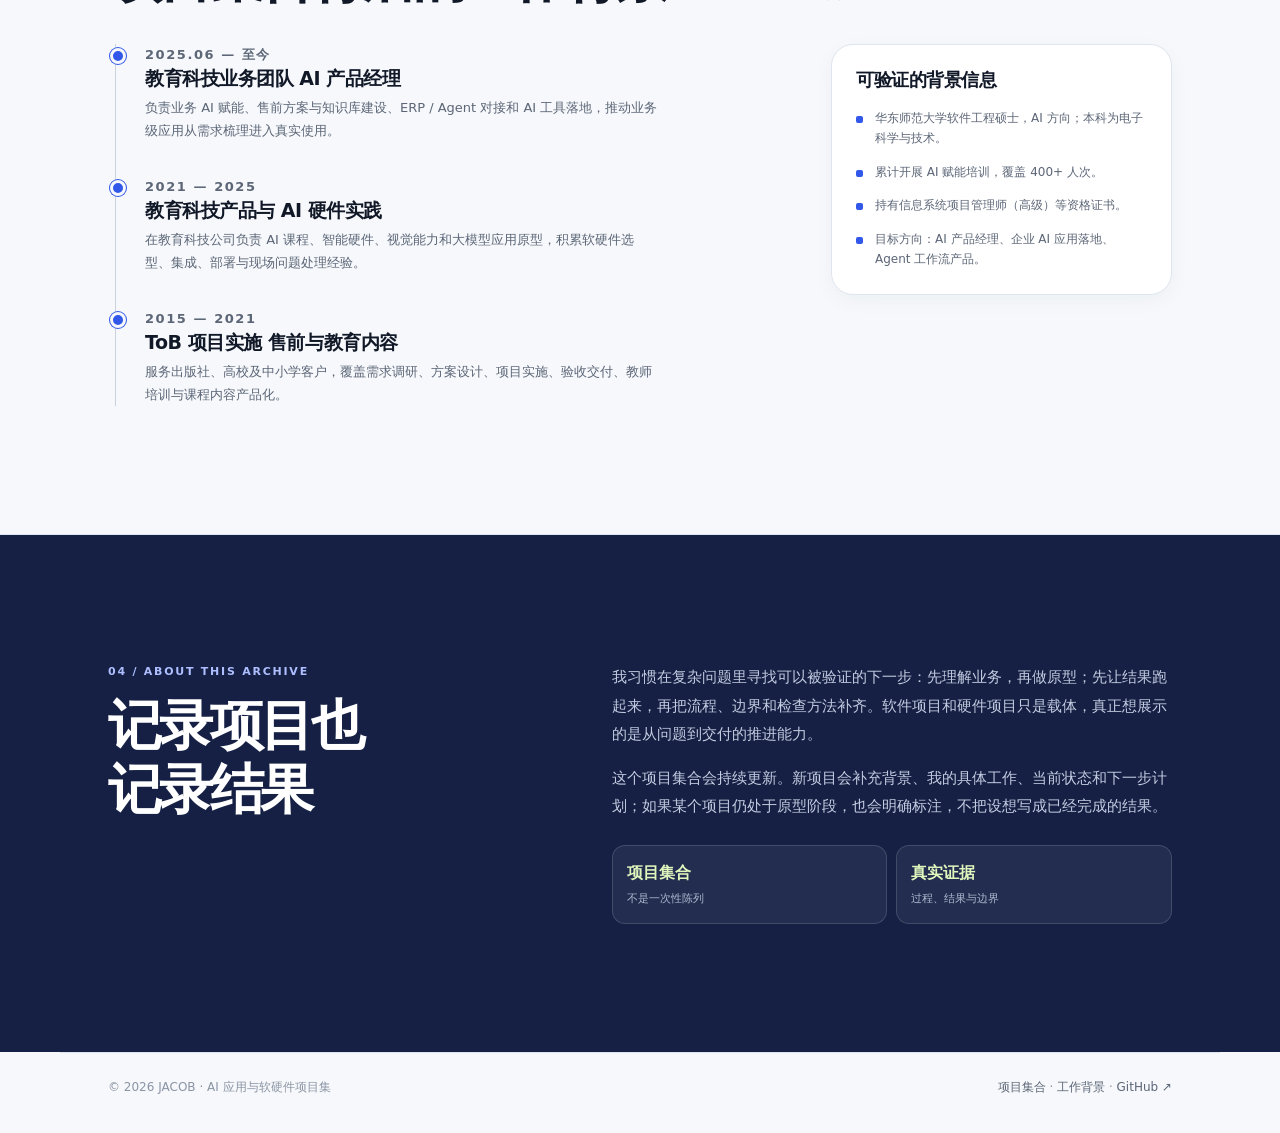
==== commit 71421135: "add archive cover and remove sensitive project specifics" ====
--- a/index.html
+++ b/index.html
@@ -53,9 +53,9 @@
               <p>AI 应用 · 智能硬件 · 知识系统 · 业务自动化</p>
             </div>
           </div>
-          <div class="archive-flow" aria-label="项目推进路径">
-            <span>问题</span><span>方案</span><span>原型</span><span>验证</span><span>交付</span>
-          </div>
+          <figure class="archive-card-visual media-thumb" data-caption="AI 应用 智能硬件与知识系统项目集合示意图">
+            <img src="assets/generated/project-archive-cover.png" alt="AI 应用 智能硬件与知识系统项目集合示意图">
+          </figure>
           <div class="archive-card-bottom">
             <span>按项目更新</span><span>保留真实证据</span><span>记录下一步</span>
           </div>
@@ -104,15 +104,12 @@
               <a class="project-link" href="cases/ai-workflows.html">查看项目过程</a>
             </div>
             <div class="project-proof">
-              <figure class="project-image project-image--workflow media-thumb" data-caption="企业售前方案 AI 工作流流程示意图">
-                <img src="assets/generated/enterprise-ai-workflow-cover.png" alt="企业售前方案 AI 工作流流程示意图">
-              </figure>
               <p class="proof-kicker">Evidence / 结果证据</p>
-              <h4>从需求输入到方案交付的完整链路</h4>
+              <h4>一套工作流持续服务真实业务</h4>
               <div class="outcome-grid">
-                <div class="outcome"><strong>2-3h</strong><span>典型方案制作周期</span></div>
-                <div class="outcome"><strong>8 所</strong><span>高中实验室方案</span></div>
-                <div class="outcome"><strong>1 个月</strong><span>集中完成并通过评审</span></div>
+                <div class="outcome"><strong>持续使用</strong><span>真实业务场景</span></div>
+                <div class="outcome"><strong>可复用</strong><span>团队协作方法</span></div>
+                <div class="outcome"><strong>可审核</strong><span>交付质量门槛</span></div>
               </div>
               <div class="workflow-visual" aria-label="工作流节点">
                 <span>会议纪要</span><span>需求识别</span><span>知识检索</span><span>方案生成</span><span>质检交付</span>
@@ -207,7 +204,7 @@
 
         <div class="background-layout">
           <div class="timeline">
-            <article class="timeline-item rv"><p class="timeline-date">2025.06 — 至今</p><h3>上海远播教育科技集团 AI 产品经理</h3><p>负责事业部 AI 赋能、售前方案与招投标知识库、ERP / Agent 对接和 AI 工具落地，推动业务级应用从需求梳理进入真实使用。</p></article>
+            <article class="timeline-item rv"><p class="timeline-date">2025.06 — 至今</p><h3>教育科技业务团队 AI 产品经理</h3><p>负责业务 AI 赋能、售前方案与知识库建设、ERP / Agent 对接和 AI 工具落地，推动业务级应用从需求梳理进入真实使用。</p></article>
             <article class="timeline-item rv"><p class="timeline-date">2021 — 2025</p><h3>教育科技产品与 AI 硬件实践</h3><p>在教育科技公司负责 AI 课程、智能硬件、视觉能力和大模型应用原型，积累软硬件选型、集成、部署与现场问题处理经验。</p></article>
             <article class="timeline-item rv"><p class="timeline-date">2015 — 2021</p><h3>ToB 项目实施 售前与教育内容</h3><p>服务出版社、高校及中小学客户，覆盖需求调研、方案设计、项目实施、验收交付、教师培训与课程内容产品化。</p></article>
           </div>
--- a/home.css
+++ b/home.css
@@ -116,6 +116,8 @@
 .archive-card-index { display: grid; place-items: center; width: 48px; height: 48px; border: 1px solid rgba(255,255,255,.25); border-radius: 14px; color: #d8e2ff; font-size: 13px; font-weight: 900; }
 .archive-card h2 { margin: 0 0 8px; color: #fff; font-size: clamp(24px, 3vw, 34px); }
 .archive-card p { margin: 0; color: #bdc8df; font-size: 13px; line-height: 1.7; }
+.archive-card-visual { margin: 26px 0 20px; overflow: hidden; border: 1px solid rgba(255,255,255,.18); border-radius: 15px; background: rgba(8, 20, 48, .36); }
+.archive-card-visual img { width: 100%; height: 178px; object-fit: cover; object-position: center; }
 .archive-flow { display: grid; grid-template-columns: repeat(5, 1fr); gap: 6px; margin: 34px 0 22px; }
 .archive-flow span { position: relative; min-height: 58px; padding: 9px 7px; border: 1px solid rgba(255,255,255,.14); border-radius: 10px; color: #e4eaff; background: rgba(255,255,255,.06); font-size: 11px; line-height: 1.45; text-align: center; }
 .archive-flow span:not(:last-child)::after { content: "→"; position: absolute; right: -10px; top: 18px; z-index: 2; color: #a8bcff; font-size: 12px; }
@@ -280,6 +282,7 @@
   .archive-flow { grid-template-columns: repeat(3, 1fr); }
   .archive-flow span:nth-child(3)::after { display: none; }
   .archive-flow span:nth-child(4), .archive-flow span:nth-child(5) { display: none; }
+  .archive-card-visual img { height: 154px; }
   .home-section-head { grid-template-columns: 1fr; gap: 14px; }
   .home-section-intro { margin-left: 0; }
   .collection-toolbar { align-items: flex-start; flex-direction: column; gap: 10px; }
